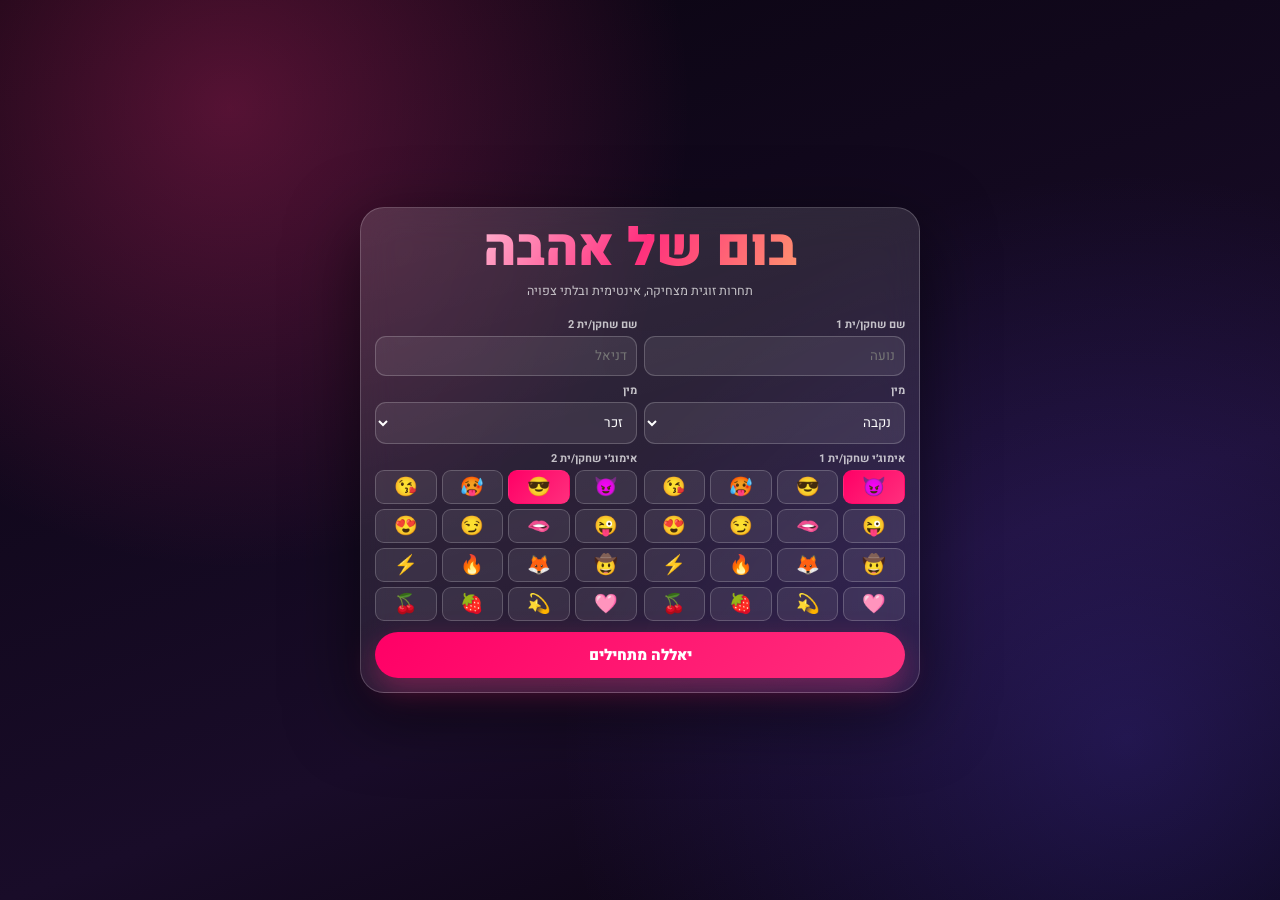
==== index.html @ cf0870a3 "Add files via upload" ====
<!DOCTYPE html>
<html lang="he" dir="rtl">
<head>
<meta charset="UTF-8" />
<meta name="viewport" content="width=device-width, initial-scale=1.0, viewport-fit=cover, user-scalable=no" />
<title>בום של אהבה</title>
<link rel="preconnect" href="https://fonts.googleapis.com">
<link rel="preconnect" href="https://fonts.gstatic.com" crossorigin>
<link href="https://fonts.googleapis.com/css2?family=Heebo:wght@400;700;900&display=swap" rel="stylesheet">
<style>
:root{--bg:#09040f;--bg2:#190c29;--txt:#fff;--muted:rgba(255,255,255,.72);--pink:#ff2f7d;--pink2:#ff0066;--gold:#ffd166;--line:rgba(255,255,255,.2);--danger:#ff4f68}
*{box-sizing:border-box;-webkit-tap-highlight-color:transparent}
html,body{margin:0;width:100%;height:100%;overflow:hidden;background:var(--bg);color:var(--txt);font-family:Heebo,sans-serif}
button,input,select{font-family:inherit}
.bg{position:fixed;inset:0;z-index:0;background:radial-gradient(circle at 18% 12%,rgba(255,47,125,.3),transparent 35%),radial-gradient(circle at 88% 82%,rgba(95,73,255,.24),transparent 42%),linear-gradient(160deg,var(--bg),var(--bg2) 66%,#07020a)}
.screen{position:fixed;inset:0;display:none;z-index:2}.show{display:flex}
#start{align-items:center;justify-content:center;padding:10px;overflow:auto}
.card{width:min(100%,560px);border:1px solid var(--line);border-radius:24px;padding:14px;background:linear-gradient(165deg,rgba(255,255,255,.14),rgba(255,255,255,.05));backdrop-filter:blur(18px);box-shadow:0 22px 70px rgba(0,0,0,.55)}
h1{margin:0 0 6px;text-align:center;font-size:clamp(34px,9vw,52px);font-weight:900;line-height:1.05;background:linear-gradient(120deg,#fff,var(--pink),var(--gold));-webkit-background-clip:text;-webkit-text-fill-color:transparent}
.lead{margin:0 0 10px;text-align:center;color:var(--muted);font-size:12.5px;line-height:1.45}
.g2{display:grid;grid-template-columns:1fr 1fr;gap:7px}
label{display:block;color:var(--muted);font-size:11px;font-weight:700;margin:6px 0 3px}
input,select{width:100%;padding:9px;border-radius:11px;border:1px solid var(--line);background:rgba(255,255,255,.08);color:#fff}
.eg{display:grid;grid-template-columns:repeat(4,1fr);gap:5px}
.emoji{height:34px;border:1px solid var(--line);border-radius:9px;background:rgba(255,255,255,.08);color:#fff;font-size:19px}
.emoji.sel{border-color:transparent;background:linear-gradient(130deg,var(--pink2),var(--pink))}
.main{width:100%;margin-top:11px;border:none;border-radius:999px;padding:12px;color:#fff;font-weight:900;font-size:15px;background:linear-gradient(130deg,var(--pink2),var(--pink));box-shadow:0 12px 30px rgba(255,47,125,.35)}

#game{padding:6px}
.wrap{height:100%;display:grid;grid-template-rows:auto minmax(0,1fr) auto;gap:6px}
.top{display:grid;gap:5px}
.head{display:grid;grid-template-columns:36px 1fr 36px;align-items:center}
.set{width:34px;height:34px;border-radius:50%;border:1px solid rgba(255,47,125,.6);background:rgba(255,255,255,.1);color:#fff;font-size:17px}
.title{text-align:center;font-weight:900;font-size:17px;text-shadow:0 0 14px rgba(255,47,125,.4)}
.players{display:grid;grid-template-columns:1fr 26px 1fr;gap:6px;align-items:center}
.pc{min-height:44px;border:1px solid var(--line);border-radius:14px;display:flex;justify-content:center;align-items:center;gap:6px;background:rgba(255,255,255,.08);font-weight:900;font-size:14px;position:relative;padding:4px 7px}
.pc.a{border-color:var(--pink);background:rgba(255,47,125,.16);box-shadow:0 0 18px rgba(255,47,125,.33)}
.fx{position:absolute;bottom:2px;left:4px;display:flex;gap:3px;font-size:10px;opacity:.92}
.turn{text-align:center;padding:4px 10px;border:1px solid rgba(255,47,125,.5);border-radius:999px;background:rgba(255,47,125,.16);font-weight:900;font-size:13px;position:relative;overflow:hidden}
.turn.endgame{border-color:#ff4f68;background:rgba(255,79,104,.2);box-shadow:0 0 16px rgba(255,79,104,.25)}
.turn.endgame:after{content:"מצב סיום";position:absolute;left:8px;top:50%;transform:translateY(-50%);font-size:10px;color:#ffd166}

.board-wrap{display:flex;justify-content:center;align-items:center;min-height:0;position:relative}
.board{width:min(97vw,560px);height:min(72dvh,760px);display:grid;grid-template-columns:repeat(6,1fr);grid-template-rows:repeat(8,1fr);gap:4px;padding:6px;border-radius:20px;border:1px solid rgba(255,47,125,.68);background:rgba(0,0,0,.3);box-shadow:0 0 28px rgba(255,47,125,.22),inset 0 0 20px rgba(255,255,255,.04);transition:box-shadow .35s,border-color .35s;position:relative}
.board.endgame{border-color:#ff4f68;box-shadow:0 0 34px rgba(255,79,104,.35),inset 0 0 24px rgba(255,79,104,.1);animation:boardPulse 1.6s ease-in-out infinite}
@keyframes boardPulse{0%,100%{filter:saturate(1)}50%{filter:saturate(1.14)}}
.board.endgame .goal{animation:trophyPulse 1.1s ease-in-out infinite}
@keyframes trophyPulse{0%,100%{box-shadow:0 0 12px rgba(255,209,102,.45)}50%{box-shadow:0 0 24px rgba(255,209,102,.75)}}
.board.fog:before{content:"";position:absolute;inset:0;border-radius:20px;pointer-events:none;background:radial-gradient(circle at 50% 50%,rgba(255,90,120,.25),transparent 60%);animation:fog .75s ease}
@keyframes fog{from{opacity:0}20%{opacity:1}to{opacity:0}}

.cell{position:relative;border-radius:11px;border:1px solid rgba(255,255,255,.16);display:flex;justify-content:center;align-items:center;background:linear-gradient(145deg,#35194b,#241334);overflow:hidden;transition:transform .25s ease, box-shadow .25s ease}
.cell:after{content:"";position:absolute;inset:0;background:linear-gradient(135deg,rgba(255,255,255,.08),transparent)}
.cell.glow{box-shadow:0 0 20px rgba(255,255,255,.25);transform:scale(1.04)}
.cell.flip{animation:flip .34s ease}
@keyframes flip{0%{transform:scale(1) rotateY(0)}50%{transform:scale(.92) rotateY(90deg)}100%{transform:scale(1) rotateY(0)}}
.cell.start{border-color:#46a3ff}
.cell.goal{border-color:#ffd166;box-shadow:0 0 14px rgba(255,209,102,.45)}
.cell.seen.kiss{background:linear-gradient(145deg,#6d1f4b,#321527)}
.cell.seen.task{background:linear-gradient(145deg,#6d3a10,#2f1709)}
.cell.seen.question{background:linear-gradient(145deg,#492777,#1f1133)}
.cell.seen.temptation{background:linear-gradient(145deg,#035a5e,#032a2d)}
.cell.seen.duel{background:linear-gradient(145deg,#672a5d,#2f112b)}
.cell.seen.bonus{background:linear-gradient(145deg,#725800,#352900)}
.icon{font-size:23px;z-index:1}
.badge{position:absolute;z-index:2;font-size:8px;padding:2px 4px;border-radius:7px;font-weight:900}
.start .badge{left:3px;bottom:3px;background:#46a3ff}
.goal .badge{right:3px;top:3px;background:#ffd166;color:#111}
.preview{position:absolute;z-index:5;font-size:25px;animation:popIn .28s ease}
@keyframes popIn{from{transform:scale(.55);opacity:0}to{transform:scale(1);opacity:1}}

.layer{position:absolute;inset:6px;display:grid;grid-template-columns:repeat(6,1fr);grid-template-rows:repeat(8,1fr);pointer-events:none}
.tk{position:absolute;z-index:9;width:29px;height:29px;border-radius:50%;display:flex;align-items:center;justify-content:center;background:rgba(0,0,0,.38);transform:translate(-50%,-50%);transition:left .28s cubic-bezier(.22,.61,.36,1),top .28s cubic-bezier(.22,.61,.36,1),transform .16s ease,filter .18s}
.tk.land{transform:translate(-50%,-50%) scale(1.15)}
.tk.warp{filter:brightness(2) saturate(1.4);transform:translate(-50%,-50%) scale(.7)}

.moves{display:grid;grid-template-columns:repeat(4,1fr);gap:6px}
.mv{height:40px;border-radius:12px;border:1px solid rgba(255,47,125,.72);background:linear-gradient(145deg,rgba(255,47,125,.82),rgba(255,0,102,.56));color:#fff;font-size:22px;transition:transform .1s}
.mv:active{transform:scale(.96)}
.mv:disabled{opacity:.32}
.moves.reversed .mv{box-shadow:0 0 10px rgba(255,79,104,.35)}

.modal{position:fixed;inset:0;z-index:20;display:none;align-items:center;justify-content:center;padding:12px;background:rgba(0,0,0,.82);backdrop-filter:blur(8px)}
.modal.show{display:flex}
.mc{width:min(100%,420px);max-height:88dvh;overflow:auto;border:1px solid var(--line);border-radius:22px;padding:14px;text-align:center;background:linear-gradient(170deg,#251236,#11091b);box-shadow:0 24px 70px rgba(0,0,0,.7);animation:pop .2s ease}
@keyframes pop{from{transform:scale(.94);opacity:.45}to{transform:scale(1);opacity:1}}
.mi{font-size:52px;animation:shine 1.2s ease infinite alternate}
@keyframes shine{from{filter:drop-shadow(0 0 2px rgba(255,255,255,.2))}to{filter:drop-shadow(0 0 14px rgba(255,209,102,.45))}}
.mt{font-size:21px;font-weight:900;margin:5px 0}
.mx{white-space:pre-line;line-height:1.55;color:rgba(255,255,255,.92);font-size:14px}
.ma{display:grid;grid-template-columns:1fr 1fr;gap:7px;margin-top:10px}
.mb{border:none;border-radius:999px;padding:11px;color:#fff;font-weight:900;background:linear-gradient(130deg,var(--pink2),var(--pink))}
.mb.alt{border:1px solid var(--line);background:rgba(255,255,255,.12)}
.mb.good{background:linear-gradient(130deg,#00c777,#00aa62)}
.mb.bad{background:linear-gradient(130deg,#ff5a6e,#ff3450)}

.duel-count{font-size:40px;font-weight:900;color:#ffd166;text-shadow:0 0 16px rgba(255,209,102,.55)}
.duel-row{display:grid;gap:8px;margin-top:10px}
.duel-line{display:grid;grid-template-columns:82px 1fr 34px;gap:6px;align-items:center}
.duel-name{font-size:12px;font-weight:800;color:#ffd9e9}
.duel-bar{height:12px;border-radius:999px;background:rgba(255,255,255,.14);overflow:hidden;border:1px solid rgba(255,255,255,.2)}
.duel-fill{height:100%;width:0%;background:linear-gradient(90deg,#00d07f,#52ffbe);transition:width .08s}
.duel-score{font-size:12px;font-weight:900}
.impact{animation:impact .22s ease}
@keyframes impact{0%{transform:scale(1)}50%{transform:scale(1.09)}100%{transform:scale(1)}}

.shake{animation:sh .45s}
@keyframes sh{0%,100%{transform:translateX(0)}20%{transform:translateX(-6px)}40%{transform:translateX(6px)}60%{transform:translateX(-4px)}80%{transform:translateX(4px)}}

.cf{position:fixed;inset:0;pointer-events:none;overflow:hidden;z-index:24}
.c{position:absolute;top:-22px;width:10px;height:14px;animation:fall 2.2s linear forwards}
@keyframes fall{to{transform:translateY(110vh) rotate(540deg);opacity:.1}}

.toast-wrap{position:fixed;z-index:30;left:50%;bottom:calc(12px + env(safe-area-inset-bottom));transform:translateX(-50%);display:grid;gap:6px;pointer-events:none}
.toast{max-width:88vw;padding:8px 12px;border-radius:12px;border:1px solid rgba(255,255,255,.22);background:rgba(15,9,25,.9);font-size:12px;font-weight:800;text-align:center;animation:toast .2s ease}
@keyframes toast{from{transform:translateY(8px);opacity:0}to{transform:translateY(0);opacity:1}}
.toast.warn{border-color:rgba(255,209,102,.55)}.toast.danger{border-color:rgba(255,79,104,.65)}
.trophy-big{font-size:78px;animation:bounce 1s ease infinite alternate}
@keyframes bounce{from{transform:translateY(0) scale(1)}to{transform:translateY(-8px) scale(1.08)}}
.stats{display:grid;grid-template-columns:1fr 1fr;gap:6px;margin-top:8px}
.stat{padding:8px;border:1px solid var(--line);border-radius:10px;background:rgba(255,255,255,.08);font-size:12px}

@media(max-width:390px){.board{height:min(70dvh,650px)}.pc{min-height:40px;font-size:12px}.mv{height:36px}.mt{font-size:19px}}
@media(max-height:730px){.title{display:none}.board{height:min(68dvh,620px)}.mv{height:36px}}
</style>
</head>
<body>
<div class="bg"></div>
<section id="start" class="screen show">
  <div class="card">
    <h1>בום של אהבה</h1>
    <p class="lead">תחרות זוגית מצחיקה, אינטימית ובלתי צפויה</p>
    <div class="g2"><div><label>שם שחקן/ית 1</label><input id="n1" placeholder="נועה"></div><div><label>שם שחקן/ית 2</label><input id="n2" placeholder="דניאל"></div></div>
    <div class="g2"><div><label>מין</label><select id="g1"><option value="f">נקבה</option><option value="m">זכר</option></select></div><div><label>מין</label><select id="g2"><option value="m">זכר</option><option value="f">נקבה</option></select></div></div>
    <div class="g2"><div><label>אימוג׳י שחקן/ית 1</label><div id="e1" class="eg"></div></div><div><label>אימוג׳י שחקן/ית 2</label><div id="e2" class="eg"></div></div></div>
    <button class="main" id="startBtn">יאללה מתחילים</button>
  </div>
</section>
<section id="game" class="screen">
  <div class="wrap">
    <div class="top">
      <div class="head"><button id="settingsBtn" class="set">⚙️</button><div class="title">בום של אהבה</div><div></div></div>
      <div class="players"><div id="pc0" class="pc"><span id="pe0"></span><span id="pn0"></span><div id="fx0" class="fx"></div></div><div>VS</div><div id="pc1" class="pc"><span id="pe1"></span><span id="pn1"></span><div id="fx1" class="fx"></div></div></div>
      <div id="turn" class="turn"></div>
    </div>
    <div class="board-wrap"><div id="board" class="board"></div><div id="layer" class="layer"></div><div id="t0" class="tk"></div><div id="t1" class="tk"></div></div>
    <div class="moves"><button id="u" class="mv">↑</button><button id="d" class="mv">↓</button><button id="l" class="mv">←</button><button id="r" class="mv">→</button></div>
  </div>
</section>
<div id="modal" class="modal"><div class="mc"><div id="mi" class="mi"></div><div id="mt" class="mt"></div><div id="mx" class="mx"></div><div id="ma" class="ma"></div></div></div>
<div id="confetti" class="cf"></div><div id="toasts" class="toast-wrap"></div>
<script>
const ROWS=8,COLS=6,START=[7,5],GOAL=[0,0],IC={kiss:"💋",task:"🎯",question:"❔",temptation:"❓",duel:"⚔️",bonus:"🎁",bomb:"💣",goal:"🏆"},EM=["😈","😎","🥵","😘","😜","🫦","😏","😍","🤠","🦊","🔥","⚡","🩷","💫","🍓","🍒"];
const $=id=>document.getElementById(id),board=$("board"),layer=$("layer"),modal=$("modal");
const S={e1:"😈",e2:"😎",board:[],players:[],cur:0,turn:1,busy:false,over:false,pending:null,advance:false,extra:[0,0],forced:[null,null],reverse:[0,0],history:{kiss:[],task:[],question:[],duel:[],tempt:[],bonus:[]},relocateAt:0,relocateWarnAt:0,endgameShown:false,modalVersion:0,duelState:null,stats:{bombs:0,duels:0,risks:0,wow:0}};
const W={m:{give:"תן",do:"עשה",say:"אמור",ask:"שאל",whisper:"לחש",choose:"בחר",look:"הסתכל",describe:"תאר"},f:{give:"תני",do:"עשי",say:"אמרי",ask:"שאלי",whisper:"לחשי",choose:"בחרי",look:"הסתכלי",describe:"תארי"}};
const Audio={ctx:null,muted:false,ensure(){if(this.muted)return null;if(!this.ctx){const C=window.AudioContext||window.webkitAudioContext;if(!C)return null;this.ctx=new C}return this.ctx},setMuted(v){this.muted=v;if(v&&this.ctx&&this.ctx.state==="running")this.ctx.suspend();if(!v&&this.ctx&&this.ctx.state==="suspended")this.ctx.resume()},play(t){const a=this.ensure();if(!a)return;const m={tap:[370,.03],good:[620,.06],bad:[220,.09],bomb:[130,.14],win:[760,.2]}[t]||[420,.05];const o=a.createOscillator(),g=a.createGain();o.connect(g);g.connect(a.destination);o.type="sine";o.frequency.value=m[0];g.gain.value=.03;o.start();o.stop(a.currentTime+m[1])}};
const DB=(()=>{const names=["נשיקה איטית","נשיקה מהירה","נשיקה בצוואר","חיבוק צמוד","מבט חם","ריקוד קרוב","לחישה סודית","מחמאה שובבה","עצימת עיניים","נשימת סנכרון"],kiss=[],task=[],question=[],duel=[],tempt=[],bonus=[];for(let i=0;i<60;i++)kiss.push(`{actor}, ${names[i%names.length]}: ${i%2?"20":"12"} שניות מול {target}.`);const ta=["אתגר ריקוד","אתגר חיקוי","אתגר זריזות","אתגר צחוק","אתגר מבטים","אתגר זיכרון","אתגר שיר","אתגר תזמון","אתגר נשימות","אתגר סיפור"];for(let i=0;i<60;i++)task.push(`{actor}, ${ta[i%ta.length]} מספר ${i+1}: בצעו יחד ${15+(i%4)*5} שניות.`);const qa=["מה הכי מושך ב{target}?","איזה זיכרון זוגי היית משחזר/ת?","מה מחמאה שאת/ה צריך/ה עכשיו?","מה היית רוצה לנסות השבוע?","איזה מגע עושה לך טוב?","איך נראה ערב מושלם יחד?","מה מדליק אותך בשפת גוף?","איזה גבול חשוב לך?","מה הדבר הכי מתוק ש{target} עושה?","מה הפתעה שהיית רוצה לקבל?"];for(let i=0;i<60;i++)question.push(`{actor}, ${qa[i%qa.length]}`);const da=["תחרות מבטים 20 שניות","אבן נייר ומספריים הטוב מ-3","ראשון/ה שמונה 10 ערים","אל תצחקו 25 שניות","אסוציאציות מהירות","ראשון/ה שנוגע/ת בחפץ אדום","קרב זיכרון 8 מילים","קרב מחמאות 6 סבבים","קרב חרוזים מהיר","קרב פנטומימה"];for(let i=0;i<60;i++)duel.push(`${da[i%da.length]} • סיבוב ${i+1}`);for(let i=0;i<50;i++)tempt.push({c:`אתגר הימור ${i+1}: השלימו משימה ב-${20+(i%3)*5} שניות`,win:i%3===0?"+2 צעדים":i%3===1?"תור נוסף":"בחירת קלף ליריב/ה",lose:i%2?"-2 צעדים":"תור בונוס ליריב/ה",e:i%3===0?"m2":i%3===1?"extra":"force"});const ba=["חסינות מפצצה אחת","תור נוסף","בחר/י קלף הבא ליריב/ה","הזז/י יריב/ה צעד אחורה","דלג/י על עונש אחד","חשיפת פצצה סמוכה","ג׳קפוט: +2","היפוך תור: היריב/ה שוב","החלפת מקומות","אזהרת פצצה כפולה"];for(let i=0;i<60;i++)bonus.push(ba[i%ba.length]);return{kiss,task,question,duel,tempt,bonus}})();
function toast(t,ms=1500,cls=""){const e=document.createElement("div");e.className="toast"+(cls?(" "+cls):"");e.textContent=t;$("toasts").appendChild(e);setTimeout(()=>{e.style.opacity="0";e.style.transform="translateY(8px)";setTimeout(()=>e.remove(),220)},ms)}
function pop(i,t,x,actions,adv){S.advance=adv;S.modalVersion++;$("mi").textContent=i||"";$("mt").textContent=t||"";$("mx").innerHTML=(x||"").replaceAll("\n","<br>");const ma=$("ma");ma.innerHTML="";actions.forEach((a,j)=>{const b=document.createElement("button");b.className="mb"+(a.kindClass?(" "+a.kindClass):"")+(j&&!a.kindClass?" alt":"");b.textContent=a.t;b.onclick=()=>act(a.k,S.modalVersion);ma.appendChild(b)});modal.classList.add("show")}
function closeModal(){modal.classList.remove("show");requestAnimationFrame(()=>{if(!S.over)updateMoveButtons()})}
function wait(ms){return new Promise(r=>setTimeout(r,ms))}
function fmt(txt){const a=S.players[S.cur],b=S.players[1-S.cur],w=W[a.gender]||W.f;let x=txt.replaceAll("{actor}",a.name).replaceAll("{target}",b.name);Object.keys(w).forEach(k=>x=x.replaceAll("{"+k+"}",w[k]));return x}
function pickNoRepeat(cat){const arr=DB[cat],h=S.history[cat],cand=arr.filter(x=>!h.includes(x));const v=(cand.length?cand:arr)[Math.floor(Math.random()*(cand.length?cand:arr).length)];h.push(v);if(h.length>10)h.shift();return v}
function mkEmoji(id,n){EM.forEach(v=>{const b=document.createElement("button");b.className="emoji"+((n===1?S.e1:S.e2)===v?" sel":"");b.textContent=v;b.onclick=()=>{if(n===1)S.e1=v;else S.e2=v;[...$(id).children].forEach(x=>x.classList.remove("sel"));b.classList.add("sel")};$(id).appendChild(b)})}
mkEmoji("e1",1);mkEmoji("e2",2);
function path(){let r=START[0],c=START[1],p=[[r,c]];while(r!==GOAL[0]||c!==GOAL[1]){if(r>0&&c>0){Math.random()<.56?r--:c--}else if(r>0)r--;else c--;p.push([r,c])}return p}
function pickType(r,c,safe){if((r===START[0]&&c===START[1])||(r===GOAL[0]&&c===GOAL[1]))return"bonus";const x=Math.random();if(safe){if(x<.22)return"kiss";if(x<.42)return"task";if(x<.62)return"question";if(x<.78)return"temptation";if(x<.9)return"duel";return"bonus"}if(x<.27)return"bomb";if(x<.44)return"kiss";if(x<.58)return"task";if(x<.7)return"question";if(x<.82)return"temptation";if(x<.92)return"duel";return"bonus"}
function paint(c){const n=c.el;n.className="cell"+(c.reveal?" seen "+c.type:"");if(c.r===START[0]&&c.c===START[1])n.classList.add("start");if(c.r===GOAL[0]&&c.c===GOAL[1])n.classList.add("goal");n.innerHTML="";if(c.r===START[0]&&c.c===START[1])n.innerHTML+='<span class="badge">START</span>';if(c.r===GOAL[0]&&c.c===GOAL[1])n.innerHTML+='<span class="badge">🏆</span><span class="icon">'+IC.goal+"</span>";else if(c.reveal&&c.type!=="bomb")n.innerHTML+='<span class="icon">'+IC[c.type]+"</span>"}
function buildBoard(){board.innerHTML="";layer.innerHTML="";S.board=[];const safe=new Set(path().map(p=>p.join(",")));for(let r=0;r<ROWS;r++){S.board[r]=[];for(let c=0;c<COLS;c++){const el=document.createElement("div");el.className="cell";if(r===START[0]&&c===START[1])el.classList.add("start");if(r===GOAL[0]&&c===GOAL[1])el.classList.add("goal");board.appendChild(el);const cell={r,c,type:pickType(r,c,safe.has(`${r},${c}`)),reveal:false,el};S.board[r][c]=cell;paint(cell);const s=document.createElement("div");s.dataset.r=r;s.dataset.c=c;layer.appendChild(s)}}}
function slotPos(r,c){const s=[...layer.children].find(x=>+x.dataset.r===r&&+x.dataset.c===c),a=layer.getBoundingClientRect(),b=s.getBoundingClientRect();return{x:b.left-a.left+b.width/2,y:b.top-a.top+b.height/2}}
function placeTokens(){[0,1].forEach(i=>{const t=$("t"+i),p=S.players[i],o=slotPos(p.pos[0],p.pos[1]);t.style.left=o.x+"px";t.style.top=o.y+"px";t.textContent=p.emoji});stackTokens()}
function stackTokens(){const same=S.players[0].pos.join(",")===S.players[1].pos.join(",");$("t0").style.marginLeft=same?"-10px":"0";$("t1").style.marginLeft=same?"10px":"0"}
function isEndgame(){return S.players.some(p=>Math.abs(p.pos[0]-GOAL[0])+Math.abs(p.pos[1]-GOAL[1])<=3)}
function progress(p){return((START[0]-p[0])+(START[1]-p[1]))/((ROWS-1)+(COLS-1))}
function edgeDistance(){return Math.abs(progress(S.players[0].pos)-progress(S.players[1].pos))}
function applyComebackBias(){if(edgeDistance()>.35){const lead=progress(S.players[0].pos)>progress(S.players[1].pos)?0:1,behind=1-lead;if(S.cur===behind&&Math.random()<.23){S.forced[behind]="bonus";toast("✨ קאמבק קטן לשחקן מאחור")}}}
function updateEffects(){[0,1].forEach(i=>{const p=S.players[i],fx=[];if(p.shield>0)fx.push("🛡️");if(p.skip>0)fx.push("⏭️");if(S.reverse[i]>0)fx.push("🌀");if(S.extra[i]>0)fx.push("⚡");if(S.forced[i]==="duel")fx.push("⚔️");if(S.forced[i]&&S.forced[i]!=="duel")fx.push("🎴");$("fx"+i).textContent=fx.join(" ")})}
function ui(){S.players.forEach((p,i)=>{$("pe"+i).textContent=p.emoji;$("pn"+i).textContent=p.name;$("pc"+i).classList.toggle("a",i===S.cur)});const t=$("turn");t.classList.toggle("endgame",isEndgame());t.textContent=`תור ${S.turn} • ${S.players[S.cur].emoji} ${S.players[S.cur].name}`;board.classList.toggle("endgame",isEndgame());updateEffects();updateMoveButtons();if(isEndgame()&&!S.endgameShown){S.endgameShown=true;Audio.play("bad");toast("🔥 מצב סיום: הלחץ עולה!",1700,"danger");aggressiveBombsNearGoal()}}
function updateMoveButtons(){const p=S.players[S.cur],r=p.pos[0],c=p.pos[1],lock=S.busy||S.over||modal.classList.contains("show"),rev=S.reverse[S.cur]>0;$("u").textContent=rev?"↓":"↑";$("d").textContent=rev?"↑":"↓";$("l").textContent=rev?"→":"←";$("r").textContent=rev?"←":"→";document.querySelector(".moves").classList.toggle("reversed",rev);$("u").disabled=!(r>0&&!lock);$("d").disabled=!(r<ROWS-1&&!lock);$("l").disabled=!(c>0&&!lock);$("r").disabled=!(c<COLS-1&&!lock)}
function pulseToken(i){const t=$("t"+i);t.classList.add("land");setTimeout(()=>t.classList.remove("land"),160)}
async function animateToken(i,r,c){const o=slotPos(r,c),t=$("t"+i);t.style.left=o.x+"px";t.style.top=o.y+"px";await wait(280);pulseToken(i)}
function idxFromPos(pos){return(START[0]-pos[0])+(START[1]-pos[1])}
function coordFromIndex(idx){let rem=idx;const up=Math.min(START[0],rem);rem-=up;const left=Math.min(START[1],rem);return[START[0]-up,START[1]-left]}
function checkVictory(i){const p=S.players[i];if(p.pos[0]===GOAL[0]&&p.pos[1]===GOAL[1]){S.over=true;winScreen(p);return true}return false}
async function moveBySteps(i,delta){const p=S.players[i];let idx=idxFromPos(p.pos),target=Math.max(0,Math.min((ROWS-1)+(COLS-1),idx+delta)),step=target>idx?1:-1;while(idx!==target){idx+=step;p.pos=coordFromIndex(idx);await animateToken(i,p.pos[0],p.pos[1])}stackTokens();checkVictory(i)}
async function moveToCoord(i,r,c){const t=$("t"+i);t.classList.add("warp");await wait(90);S.players[i].pos=[r,c];await animateToken(i,r,c);await wait(60);t.classList.remove("warp");stackTokens();checkVictory(i)}
function revealNearbyBomb(pos){const d=[[1,0],[-1,0],[0,1],[0,-1]];for(const z of d){const r=pos[0]+z[0],c=pos[1]+z[1];if(r>=0&&r<ROWS&&c>=0&&c<COLS){const cell=S.board[r][c];if(cell.type==="bomb"){const s=document.createElement("span");s.className="icon preview";s.textContent="💣";cell.el.appendChild(s);setTimeout(()=>s.remove(),1500);break}}}}
function flashAllHiddenBombs(sec=1){for(let r=0;r<ROWS;r++)for(let c=0;c<COLS;c++){const cell=S.board[r][c];if(cell.type==="bomb"&&!cell.reveal){const s=document.createElement("span");s.className="icon preview";s.textContent="💣";cell.el.appendChild(s);setTimeout(()=>s.remove(),sec*1000)}}}
function triggerWow(fromChaos=false){S.stats.wow++;const list=["sudden_duel","fake_bomb","jackpot","reverse","flash_bombs"],pick=list[Math.floor(Math.random()*list.length)];if(pick==="sudden_duel"){S.forced[S.cur]="duel";toast("⚔️ דואל פתע בתור הקרוב!",1700,"warn")}if(pick==="fake_bomb"){board.classList.add("shake","fog");const b=document.createElement("div");b.className="preview";b.textContent="💥";b.style.left="50%";b.style.top="50%";b.style.transform="translate(-50%,-50%) scale(1.4)";board.appendChild(b);setTimeout(()=>{board.classList.remove("shake","fog");b.remove()},430);Audio.play("bomb");toast("💥 פייק בום! בהלה בלבד",1500,"danger")}if(pick==="jackpot"){moveBySteps(S.cur,2);toast("🎰 ג׳קפוט! +2",1300,"warn")}if(pick==="reverse"){S.reverse[1-S.cur]=1;toast("🌀 כיוון הפוך ליריב/ה",1500,"danger")}if(pick==="flash_bombs"){flashAllHiddenBombs(1.2);toast("👀 כל הפצצות נחשפו לרגע",1500,"warn")}if(fromChaos)Audio.play("bad")}
function aggressiveBombsNearGoal(){const spots=[[0,1],[1,0],[1,1],[0,2],[2,0]];spots.forEach(([r,c])=>{if(r<ROWS&&c<COLS&&(r!==START[0]||c!==START[1])&&(r!==GOAL[0]||c!==GOAL[1])){const cell=S.board[r][c];if(cell.type!=="bomb"&&Math.random()<.58){cell.type="bomb";cell.reveal=false;paint(cell)}}})}
function randRelocateTurn(){return S.turn+8+Math.floor(Math.random()*3)}
function scheduleRelocation(){S.relocateAt=randRelocateTurn();S.relocateWarnAt=S.relocateAt-1}
function warnRelocation(){toast("⚠️ פצצות יזוזו בתור הבא!",1500,"warn")}
function relocateBombs(){Audio.play("bad");board.classList.add("shake","fog");setTimeout(()=>board.classList.remove("shake","fog"),620);toast("🌪️ סערת פצצות! המפה זזה...",1600,"danger");const playerPos=new Set(S.players.map(p=>p.pos.join(","))),bombs=[],other=[];for(let r=0;r<ROWS;r++)for(let c=0;c<COLS;c++){if((r===START[0]&&c===START[1])||(r===GOAL[0]&&c===GOAL[1]))continue;const cell=S.board[r][c];(cell.type==="bomb"?bombs:other).push(cell)}const moves=Math.min(isEndgame()?3:2,Math.floor(bombs.length/3));for(let i=0;i<moves;i++){const from=bombs.splice(Math.floor(Math.random()*bombs.length),1)[0];const candidates=other.filter(x=>!playerPos.has(`${x.r},${x.c}`)&&!(x.r===GOAL[0]&&x.c===GOAL[1])&&!(x.r===START[0]&&x.c===START[1]));const pool=candidates.length?candidates:other;const to=pool[Math.floor(Math.random()*pool.length)];if(!from||!to)break;from.type="bonus";from.reveal=false;paint(from);to.type="bomb";to.reveal=false;paint(to)}scheduleRelocation()}
async function bombHit(){const p=S.players[S.cur];if(p.shield>0){p.shield--;toast("🛡️ חסינות חסמה פצצה",1200,"warn");Audio.play("good");return}if(p.skip>0){p.skip--;toast("⏭️ דילוג עונש הופעל",1200,"warn");Audio.play("good");return}S.stats.bombs++;if(navigator.vibrate)navigator.vibrate([80,70,120]);Audio.play("bomb");board.classList.add("shake");setTimeout(()=>board.classList.remove("shake"),450);await moveToCoord(S.cur,START[0],START[1]);toast("💥 בום! חזרה להתחלה",1300,"danger");card("💥","בום!","חזרה להתחלה.\nהפצצה נשארת פעילה.")}
async function tileRevealFlow(cell){cell.el.classList.add("glow");await wait(180);cell.el.classList.remove("glow");cell.el.classList.add("flip");setTimeout(()=>cell.el.classList.remove("flip"),340);const pv=document.createElement("span");pv.className="icon preview";pv.textContent=cell.type==="bomb"?"💣":IC[cell.type];cell.el.appendChild(pv);if(cell.type==="bomb"){await wait(760);pv.remove();await bombHit();return}await wait(680);pv.remove();await resolveCell(cell)}
async function resolveCell(cell){
  const forced=S.forced[S.cur];
  if(forced&&cell.type!=="bomb"){cell.type=forced;S.forced[S.cur]=null;toast("🎴 קלף כפוי הופעל",1000)}
  if(cell.type==="bomb"){await bombHit();return}
  cell.reveal=true;paint(cell);
  if(cell.type==="kiss"){card("💋","אינטימיות",fmt(pickNoRepeat("kiss")));return}
  if(cell.type==="task"){card("🎯","אתגר",fmt(pickNoRepeat("task")));return}
  if(cell.type==="question"){card("❔","שאלה",fmt(pickNoRepeat("question")));return}
  if(cell.type==="duel"){startDuel();return}
  if(cell.type==="temptation"){startTemptation();return}
  if(cell.type==="bonus"){
    await applyBonusInline();
    if(!S.over)nextTurn();
    return;
  }
}
function card(i,t,x){pop(i,t,x,[{t:"בוצע",k:"done"},{t:"דלגו",k:"skip"}],true)}
function startTemptation(){S.stats.risks++;const t=pickNoRepeat("tempt");S.pending={k:"tempt",d:t};pop("❓","הימור",`האם לקחת סיכון?\n\n${t.c}\nהצלחה: ${t.win}\nכישלון: ${t.lose}`,[{t:"לקחת סיכון",k:"risk",kindClass:"bad"},{t:"לוותר בבטחה",k:"safe",kindClass:"alt"}],true)}
function startDuel(){S.stats.duels++;const d=pickNoRepeat("duel");S.pending={k:"duel_intro",d};pop("⚔️","דו-קרב",`${d}\n\nמוכנים?`,[{t:"התחל",k:"duelStart"}],true)}
async function applyBonusInline(){const d=pickNoRepeat("bonus"),p=S.players[S.cur],o=S.players[1-S.cur];toast("🎁 בונוס הופעל!",1000,"warn");if(d.includes("חסינות")){p.shield++;toast("🛡️ חסינות נוספה",1000)}if(d.includes("תור נוסף")){S.extra[S.cur]++;toast("⚡ תור נוסף נשמר",1000)}if(d.includes("קלף הבא")){S.forced[1-S.cur]=["kiss","task","question","temptation","duel"][Math.floor(Math.random()*5)];toast("🎴 קלף כפוי ליריב/ה",1000)}if(d.includes("צעד אחורה"))await moveBySteps(1-S.cur,-1);if(d.includes("דלג/י על עונש")){p.skip++;toast("⏭️ דילוג עונש נשמר",1000)}if(d.includes("חשיפת פצצה"))revealNearbyBomb(p.pos);if(d.includes("ג׳קפוט"))await moveBySteps(S.cur,2);if(d.includes("היפוך תור"))S.extra[1-S.cur]++;if(d.includes("החלפת מקומות")){const t=[...p.pos];p.pos=[...o.pos];o.pos=t;await Promise.all([moveToCoord(S.cur,p.pos[0],p.pos[1]),moveToCoord(1-S.cur,o.pos[0],o.pos[1])]);toast("🔄 החלפת מקומות!",1200)}if(d.includes("אזהרת פצצה כפולה"))flashAllHiddenBombs(1);if(Math.random()<.1)triggerWow()}
function openSuccessFail(){$("mt").textContent="תוצאת ההימור";$("mx").textContent="מה הייתה התוצאה?";const ma=$("ma");ma.innerHTML="";const s=document.createElement("button"),f=document.createElement("button");s.className="mb good";f.className="mb bad";s.textContent="הצלחנו";f.textContent="נכשלנו";s.onclick=()=>act("succ",S.modalVersion);f.onclick=()=>act("fail",S.modalVersion);ma.appendChild(s);ma.appendChild(f)}
function abortDuelSafe(){if(S.pending&&S.pending.k==="duel_tap"){S.pending=null;S.duelState=null;closeModal();if(!S.over&&S.advance)nextTurn();S.busy=false;updateMoveButtons();toast("⚠️ הדו-קרב בוטל והמשחק נמשך",1200,"warn")}}
async function runDuelTapGame(){try{S.pending={k:"duel_tap"};S.duelState={s0:0,s1:0,done:false};if(S.duelTimer)clearTimeout(S.duelTimer);for(const x of["3","2","1","GO"]){$("mx").innerHTML=`<div class="duel-count">${x}</div>`;Audio.play("tap");await wait(410)}const ma=$("ma");if(!ma){abortDuelSafe();return}ma.innerHTML="";$("mx").innerHTML="לחצו מהר! מי שמגיע/ה ל-12 ראשון/ה מנצח/ת";const wrap=document.createElement("div");wrap.className="duel-row";const mk=i=>{const l=document.createElement("div");l.className="duel-line";l.innerHTML=`<div class="duel-name">${S.players[i].name}</div><div class="duel-bar"><div id="df${i}" class="duel-fill"></div></div><div id="ds${i}" class="duel-score">0</div>`;return l};wrap.appendChild(mk(0));wrap.appendChild(mk(1));const b0=document.createElement("button"),b1=document.createElement("button");b0.className="mb good";b1.className="mb good";b0.textContent="Tap!";b1.textContent="Tap!";const redraw=()=>{const ds0=$("ds0"),ds1=$("ds1"),df0=$("df0"),df1=$("df1");if(!ds0||!ds1||!df0||!df1)return;ds0.textContent=S.duelState.s0;ds1.textContent=S.duelState.s1;df0.style.width=Math.min(100,S.duelState.s0/12*100)+"%";df1.style.width=Math.min(100,S.duelState.s1/12*100)+"%"};redraw();const finish=()=>{if(!S.duelState||S.duelState.done)return;if(S.duelState.s0>=12||S.duelState.s1>=12)finishDuel(S.duelState.s0>=12?0:1)};b0.onclick=()=>{if(!S.duelState||S.duelState.done)return;S.duelState.s0++;Audio.play("tap");b0.classList.add("impact");setTimeout(()=>b0.classList.remove("impact"),120);redraw();finish()};b1.onclick=()=>{if(!S.duelState||S.duelState.done)return;S.duelState.s1++;Audio.play("tap");b1.classList.add("impact");setTimeout(()=>b1.classList.remove("impact"),120);redraw();finish()};ma.appendChild(wrap);ma.appendChild(b0);ma.appendChild(b1);S.duelTimer=setTimeout(()=>{if(S.pending&&S.pending.k==="duel_tap"&&S.duelState&&!S.duelState.done){const w=S.duelState.s0===S.duelState.s1?(Math.random()<.5?0:1):(S.duelState.s0>S.duelState.s1?0:1);finishDuel(w)}},4600);setTimeout(()=>{if(S.pending&&S.pending.k==="duel_tap"&&(!ma.children.length||!$("df0")||!$("df1")))abortDuelSafe()},700)}catch(_e){abortDuelSafe()}}
async function finishDuel(w){if(!S.duelState||S.duelState.done)return;S.duelState.done=true;if(S.duelTimer){clearTimeout(S.duelTimer);S.duelTimer=null}const l=1-w,boost=isEndgame()?3:2,push=isEndgame()?-2:-1;$("mx").innerHTML=`🏅 ${S.players[w].name} ניצח/ה!<br>+${boost} למנצח/ת • ${push} למפסיד/ה`;$("mi").classList.add("impact");setTimeout(()=>$("mi").classList.remove("impact"),240);Audio.play("good");await wait(500);await moveBySteps(w,boost);await moveBySteps(l,push);S.forced[l]=["kiss","task","question","temptation"][Math.floor(Math.random()*4)];toast("⚔️ קלף כפוי למפסיד/ה בתור הבא",1300);S.pending=null;S.duelState=null;closeModal();if(!S.over&&S.advance)nextTurn()}
async function applyTemptOutcome(d,success){const me=S.cur,other=1-S.cur;if(d.e==="m2")await moveBySteps(me,success?2:(isEndgame()?-3:-2));if(d.e==="extra"){if(success)S.extra[me]++;else S.extra[other]++}if(d.e==="force"){if(success)S.forced[other]=["kiss","task","question","temptation","duel"][Math.floor(Math.random()*5)];else await moveBySteps(me,-1)}const outcomes=success?["teleport","shield","double","forceduel","reveal","swap"]:["loseturn","chaos","reverse","back3","forced_duel"],roll=outcomes[Math.floor(Math.random()*outcomes.length)];if(success&&roll==="teleport"){await moveToCoord(me,1,1);toast("🚀 טלפורט קרוב לגביע!",1200,"warn")}if(success&&roll==="shield"){S.players[me].shield++;toast("🛡️ חסינות נוספה",1200)}if(success&&roll==="double"){S.extra[me]++;toast("⚡ תור נוסף",1200)}if(success&&roll==="forceduel"){S.forced[me]="duel";toast("⚔️ דואל כפוי בתורך הבא",1300)}if(success&&roll==="reveal"){revealNearbyBomb(S.players[me].pos);toast("👀 פצצה סמוכה נחשפה",1200)}if(success&&roll==="swap"){const t=[...S.players[me].pos];S.players[me].pos=[...S.players[other].pos];S.players[other].pos=t;await Promise.all([moveToCoord(me,S.players[me].pos[0],S.players[me].pos[1]),moveToCoord(other,S.players[other].pos[0],S.players[other].pos[1])]);toast("🔄 החלפת מקומות!",1200)}if(!success&&roll==="loseturn"){S.extra[other]++;toast("⛔ איבדת את התור הבא",1200,"danger")}if(!success&&roll==="chaos")triggerWow(true);if(!success&&roll==="reverse"){S.reverse[me]=1;toast("🌀 הכיוונים התהפכו בתורך הבא",1300,"danger")}if(!success&&roll==="back3")await moveBySteps(me,-3);if(!success&&roll==="forced_duel"){S.forced[me]="duel";toast("⚔️ דואל כפוי בתורך הבא",1300)}}
function microTitle(){const a=S.stats.bombs<3?"שורדי הפצצות":"מכורי הסיכון",b=S.stats.duels>6?"אלופי הדו-קרב":"מלכי הפלרטוט";return`${a} • ${b}`}
function confetti(){const f=$("confetti");f.innerHTML="";for(let i=0;i<110;i++){const d=document.createElement("div");d.className="c";d.style.left=Math.random()*100+"vw";d.style.background=["#ff2f7d","#ffd166","#46a3ff","#8cff8c","#fff"][Math.floor(Math.random()*5)];d.style.animationDelay=(Math.random()*.5)+"s";f.appendChild(d)}setTimeout(()=>f.innerHTML="",2500)}
function winScreen(w){const funny=["הלב ניצח, אבל גם המוח עבד פה יפה.","אין פה מזל, רק כימיה מסוכנת.","מישהו פה יודע לשחק… ולפתות."][Math.floor(Math.random()*3)],stats=`<div class="stats"><div class="stat">תורים: ${S.turn}</div><div class="stat">פצצות: ${S.stats.bombs}</div><div class="stat">דואלים: ${S.stats.duels}</div><div class="stat">הימורים: ${S.stats.risks}</div></div>`;pop("",`ניצחון גדול!`,`<div class="trophy-big">🏆</div>${w.name} ניצח/ה<br>תואר זוגי: ${microTitle()}<br>${funny}${stats}`,[{t:"שחקו שוב",k:"restart"}],false);Audio.play("win");confetti()}
async function resolvePending(k){const p=S.players[S.cur],o=S.players[1-S.cur],x=S.pending;if(!x)return false;if(x.k==="tempt"){if(k==="safe"){S.pending=null;toast("🙂 ויתרתם בבטחה",1000);Audio.play("tap");return false}if(k==="risk"){S.pending={k:"tempt2",d:x.d};openSuccessFail();return true}}if(x.k==="tempt2"){const succ=k==="succ";Audio.play(succ?"good":"bad");await applyTemptOutcome(x.d,succ);S.pending=null;if(!S.over)toast(succ?"🔥 הימור הצליח!":"😬 הימור נכשל!",900,succ?"warn":"danger");await wait(180);return false}if(x.k==="duel_intro"&&k==="duelStart"){runDuelTapGame().catch(()=>abortDuelSafe());return true}return false}
async function applyModalAction(k,v){if(v!==S.modalVersion)return;if(k==="restart"){location.reload();return}if(k==="mute"){Audio.setMuted(!Audio.muted);toast(Audio.muted?"🔇 סאונד הושתק":"🔈 סאונד הופעל",900);closeModal();S.busy=false;updateMoveButtons();return}if(k==="help"){pop("ℹ️","עזרה","מטרה: להגיע לגביע.\n❓ הימור עובד בשני שלבים.\n⚔️ דו-קרב מהיר ואינטראקטיבי.\nמצבי אפקטים:\n🛡️ חסינות פצצה\n⏭️ דילוג עונש\n🌀 כיוון הפוך\n⚡ תור נוסף\n⚔️ דואל כפוי\n🎴 קלף כפוי",[{t:"חזרה",k:"resume"}],false);return}if(k==="newGame"){location.reload();return}if(k==="resume"){closeModal();S.busy=false;updateMoveButtons();return}let opened=false;if(S.pending)opened=await resolvePending(k);if(opened)return;closeModal();if(S.over)return;if(S.advance)nextTurn();updateMoveButtons()}
async function moveTurn(dr,dc){if(S.busy||S.over||modal.classList.contains("show"))return;const me=S.cur;let ddr=dr,ddc=dc;if(S.reverse[me]>0){ddr*=-1;ddc*=-1;S.reverse[me]--;toast("🌀 כיוון הפוך הופעל",850,"danger")}const p=S.players[me],nr=p.pos[0]+ddr,nc=p.pos[1]+ddc;if(nr<0||nr>=ROWS||nc<0||nc>=COLS)return;S.busy=true;updateMoveButtons();p.pos=[nr,nc];await animateToken(me,nr,nc);stackTokens();if(checkVictory(me)){S.busy=false;updateMoveButtons();return}await tileRevealFlow(S.board[nr][nc]);S.busy=false;ui()}
function nextTurn(){if(S.turn===S.relocateWarnAt)warnRelocation();if(S.turn===S.relocateAt)relocateBombs();if(S.extra[S.cur]>0){S.extra[S.cur]--;toast("⚡ תור נוסף!",850);S.turn++;ui();return}S.cur=1-S.cur;S.turn++;applyComebackBias();ui();if(Math.random()<(isEndgame()?.11:.045)&&!S.over)triggerWow()}
function startGame(){S.players=[{name:$("n1").value.trim()||"שחקן א",gender:$("g1").value,emoji:S.e1,pos:[...START],shield:0,skip:0},{name:$("n2").value.trim()||"שחקן ב",gender:$("g2").value,emoji:S.e2,pos:[...START],shield:0,skip:0}];S.cur=0;S.turn=1;S.busy=false;S.over=false;S.pending=null;S.advance=false;S.extra=[0,0];S.forced=[null,null];S.reverse=[0,0];S.history={kiss:[],task:[],question:[],duel:[],tempt:[],bonus:[]};S.stats={bombs:0,duels:0,risks:0,wow:0};S.endgameShown=false;S.modalVersion=0;scheduleRelocation();buildBoard();$("start").classList.remove("show");$("game").classList.add("show");ui();placeTokens();pop("💘","מתחילים","פצצות מוסתרות לגמרי עד דריכה.\nלאחר פיצוץ הן נעלמות מהעין ונשארות פעילות.",[{t:"הבנתי",k:"resume"}],false)}
function openSettings(){pop("⚙️","הגדרות","",[{t:Audio.muted?"הפעלת סאונד":"השתקת סאונד",k:"mute"},{t:"עזרה",k:"help"},{t:"משחק חדש",k:"newGame"},{t:"חזרה למשחק",k:"resume"}],false)}
$("startBtn").onclick=startGame;$("settingsBtn").onclick=openSettings;$("u").onclick=()=>moveTurn(-1,0);$("d").onclick=()=>moveTurn(1,0);$("l").onclick=()=>moveTurn(0,-1);$("r").onclick=()=>moveTurn(0,1);
window.addEventListener("pointerdown",()=>Audio.ensure(),{once:true});
function act(k,v){applyModalAction(k,v)}
</script>
</body>
</html>
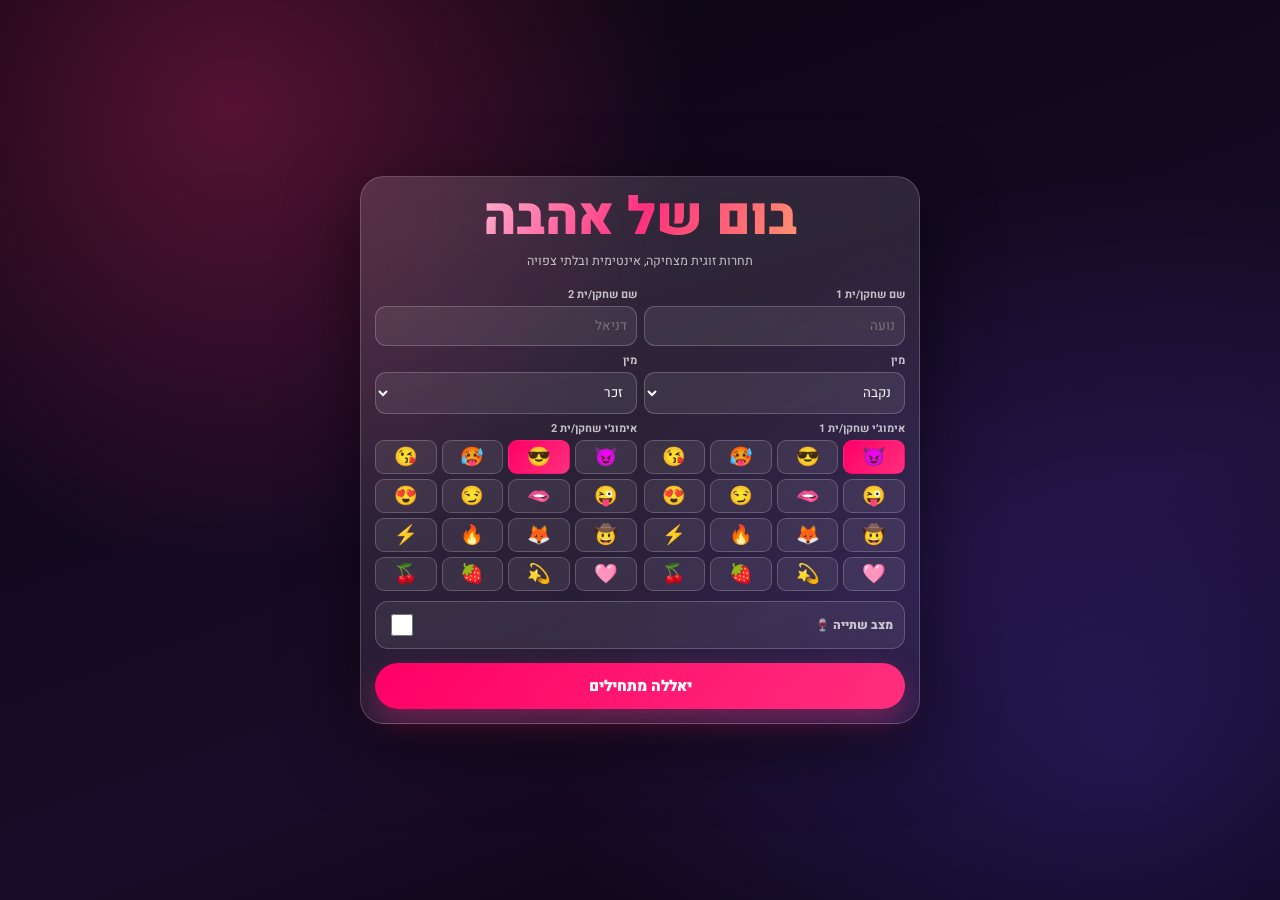
==== commit 156dea09: "Update print statement from 'Hello' to 'Goodbye'" ====
--- a/index.html
+++ b/index.html
@@ -21,6 +21,8 @@
 .g2{display:grid;grid-template-columns:1fr 1fr;gap:7px}
 label{display:block;color:var(--muted);font-size:11px;font-weight:700;margin:6px 0 3px}
 input,select{width:100%;padding:9px;border-radius:11px;border:1px solid var(--line);background:rgba(255,255,255,.08);color:#fff}
+.drink{display:flex;align-items:center;justify-content:space-between;gap:10px;margin-top:10px;padding:9px 11px;border:1px solid var(--line);border-radius:13px;background:rgba(255,255,255,.07);color:var(--muted);font-size:12px;font-weight:900}
+.drink input{width:22px;height:22px;accent-color:var(--pink)}
 .eg{display:grid;grid-template-columns:repeat(4,1fr);gap:5px}
 .emoji{height:34px;border:1px solid var(--line);border-radius:9px;background:rgba(255,255,255,.08);color:#fff;font-size:19px}
 .emoji.sel{border-color:transparent;background:linear-gradient(130deg,var(--pink2),var(--pink))}
@@ -41,7 +43,7 @@
 .turn.endgame:after{content:"מצב סיום";position:absolute;left:8px;top:50%;transform:translateY(-50%);font-size:10px;color:#ffd166}
 
 .board-wrap{display:flex;justify-content:center;align-items:center;min-height:0;position:relative}
-.board{width:min(97vw,560px);height:min(72dvh,760px);display:grid;grid-template-columns:repeat(6,1fr);grid-template-rows:repeat(8,1fr);gap:4px;padding:6px;border-radius:20px;border:1px solid rgba(255,47,125,.68);background:rgba(0,0,0,.3);box-shadow:0 0 28px rgba(255,47,125,.22),inset 0 0 20px rgba(255,255,255,.04);transition:box-shadow .35s,border-color .35s;position:relative}
+.board{width:min(97vw,560px);height:min(72dvh,760px);display:grid;grid-template-columns:repeat(6,1fr);grid-template-rows:repeat(8,1fr);gap:4px;padding:6px;border-radius:20px;border:1px solid rgba(255,47,125,.68);background:rgba(0,0,0,.3);box-shadow:0 0 28px rgba(255,47,125,.22),inset 0 0 20px rgba(255,255,255,.04);transition:box-shadow .35s,border-color .35s;position:relative;direction:ltr}
 .board.endgame{border-color:#ff4f68;box-shadow:0 0 34px rgba(255,79,104,.35),inset 0 0 24px rgba(255,79,104,.1);animation:boardPulse 1.6s ease-in-out infinite}
 @keyframes boardPulse{0%,100%{filter:saturate(1)}50%{filter:saturate(1.14)}}
 .board.endgame .goal{animation:trophyPulse 1.1s ease-in-out infinite}
@@ -61,7 +63,7 @@
 .cell.seen.question{background:linear-gradient(145deg,#492777,#1f1133)}
 .cell.seen.temptation{background:linear-gradient(145deg,#035a5e,#032a2d)}
 .cell.seen.duel{background:linear-gradient(145deg,#672a5d,#2f112b)}
-.cell.seen.bonus{background:linear-gradient(145deg,#725800,#352900)}
+.cell.seen.empty{background:linear-gradient(145deg,#2f2b3d,#181420)}
 .icon{font-size:23px;z-index:1}
 .badge{position:absolute;z-index:2;font-size:8px;padding:2px 4px;border-radius:7px;font-weight:900}
 .start .badge{left:3px;bottom:3px;background:#46a3ff}
@@ -69,7 +71,7 @@
 .preview{position:absolute;z-index:5;font-size:25px;animation:popIn .28s ease}
 @keyframes popIn{from{transform:scale(.55);opacity:0}to{transform:scale(1);opacity:1}}
 
-.layer{position:absolute;inset:6px;display:grid;grid-template-columns:repeat(6,1fr);grid-template-rows:repeat(8,1fr);pointer-events:none}
+.layer{position:absolute;inset:6px;display:grid;grid-template-columns:repeat(6,1fr);grid-template-rows:repeat(8,1fr);pointer-events:none;direction:ltr}
 .tk{position:absolute;z-index:9;width:29px;height:29px;border-radius:50%;display:flex;align-items:center;justify-content:center;background:rgba(0,0,0,.38);transform:translate(-50%,-50%);transition:left .28s cubic-bezier(.22,.61,.36,1),top .28s cubic-bezier(.22,.61,.36,1),transform .16s ease,filter .18s}
 .tk.land{transform:translate(-50%,-50%) scale(1.15)}
 .tk.warp{filter:brightness(2) saturate(1.4);transform:translate(-50%,-50%) scale(.7)}
@@ -78,7 +80,6 @@
 .mv{height:40px;border-radius:12px;border:1px solid rgba(255,47,125,.72);background:linear-gradient(145deg,rgba(255,47,125,.82),rgba(255,0,102,.56));color:#fff;font-size:22px;transition:transform .1s}
 .mv:active{transform:scale(.96)}
 .mv:disabled{opacity:.32}
-.moves.reversed .mv{box-shadow:0 0 10px rgba(255,79,104,.35)}
 
 .modal{position:fixed;inset:0;z-index:20;display:none;align-items:center;justify-content:center;padding:12px;background:rgba(0,0,0,.82);backdrop-filter:blur(8px)}
 .modal.show{display:flex}
@@ -93,6 +94,9 @@
 .mb.alt{border:1px solid var(--line);background:rgba(255,255,255,.12)}
 .mb.good{background:linear-gradient(130deg,#00c777,#00aa62)}
 .mb.bad{background:linear-gradient(130deg,#ff5a6e,#ff3450)}
+.timer-box{display:grid;gap:6px;margin:10px 0 2px}
+.timer-btn{border:1px solid rgba(255,209,102,.45);border-radius:999px;padding:9px 12px;background:rgba(255,209,102,.12);color:#ffd166;font-weight:900}
+.timer-display{font-size:28px;font-weight:900;color:#ffd166;text-shadow:0 0 14px rgba(255,209,102,.35)}
 
 .duel-count{font-size:40px;font-weight:900;color:#ffd166;text-shadow:0 0 16px rgba(255,209,102,.55)}
 .duel-row{display:grid;gap:8px;margin-top:10px}
@@ -133,6 +137,7 @@
     <div class="g2"><div><label>שם שחקן/ית 1</label><input id="n1" placeholder="נועה"></div><div><label>שם שחקן/ית 2</label><input id="n2" placeholder="דניאל"></div></div>
     <div class="g2"><div><label>מין</label><select id="g1"><option value="f">נקבה</option><option value="m">זכר</option></select></div><div><label>מין</label><select id="g2"><option value="m">זכר</option><option value="f">נקבה</option></select></div></div>
     <div class="g2"><div><label>אימוג׳י שחקן/ית 1</label><div id="e1" class="eg"></div></div><div><label>אימוג׳י שחקן/ית 2</label><div id="e2" class="eg"></div></div></div>
+    <label class="drink"><span>מצב שתייה 🍷</span><input id="drinkMode" type="checkbox"></label>
     <button class="main" id="startBtn">יאללה מתחילים</button>
   </div>
 </section>
@@ -150,34 +155,224 @@
 <div id="modal" class="modal"><div class="mc"><div id="mi" class="mi"></div><div id="mt" class="mt"></div><div id="mx" class="mx"></div><div id="ma" class="ma"></div></div></div>
 <div id="confetti" class="cf"></div><div id="toasts" class="toast-wrap"></div>
 <script>
-const ROWS=8,COLS=6,START=[7,5],GOAL=[0,0],IC={kiss:"💋",task:"🎯",question:"❔",temptation:"❓",duel:"⚔️",bonus:"🎁",bomb:"💣",goal:"🏆"},EM=["😈","😎","🥵","😘","😜","🫦","😏","😍","🤠","🦊","🔥","⚡","🩷","💫","🍓","🍒"];
+const ROWS=8,COLS=6,START=[7,5],GOAL=[0,0],IC={kiss:"💋",task:"🎯",question:"❔",temptation:"❓",duel:"⚔️",empty:"",bomb:"💣",goal:"🏆"},EM=["😈","😎","🥵","😘","😜","🫦","😏","😍","🤠","🦊","🔥","⚡","🩷","💫","🍓","🍒"];
 const $=id=>document.getElementById(id),board=$("board"),layer=$("layer"),modal=$("modal");
-const S={e1:"😈",e2:"😎",board:[],players:[],cur:0,turn:1,busy:false,over:false,pending:null,advance:false,extra:[0,0],forced:[null,null],reverse:[0,0],history:{kiss:[],task:[],question:[],duel:[],tempt:[],bonus:[]},relocateAt:0,relocateWarnAt:0,endgameShown:false,modalVersion:0,duelState:null,stats:{bombs:0,duels:0,risks:0,wow:0}};
+const S={e1:"😈",e2:"😎",board:[],players:[],cur:0,turn:1,busy:false,over:false,pending:null,advance:false,forced:[null,null],history:{kiss:[],task:[],question:[],duel:[],tempt:[]},endgameShown:false,modalVersion:0,duelState:null,timer:null,drink:false,stats:{bombs:0,duels:0,risks:0}};
 const W={m:{give:"תן",do:"עשה",say:"אמור",ask:"שאל",whisper:"לחש",choose:"בחר",look:"הסתכל",describe:"תאר"},f:{give:"תני",do:"עשי",say:"אמרי",ask:"שאלי",whisper:"לחשי",choose:"בחרי",look:"הסתכלי",describe:"תארי"}};
 const Audio={ctx:null,muted:false,ensure(){if(this.muted)return null;if(!this.ctx){const C=window.AudioContext||window.webkitAudioContext;if(!C)return null;this.ctx=new C}return this.ctx},setMuted(v){this.muted=v;if(v&&this.ctx&&this.ctx.state==="running")this.ctx.suspend();if(!v&&this.ctx&&this.ctx.state==="suspended")this.ctx.resume()},play(t){const a=this.ensure();if(!a)return;const m={tap:[370,.03],good:[620,.06],bad:[220,.09],bomb:[130,.14],win:[760,.2]}[t]||[420,.05];const o=a.createOscillator(),g=a.createGain();o.connect(g);g.connect(a.destination);o.type="sine";o.frequency.value=m[0];g.gain.value=.03;o.start();o.stop(a.currentTime+m[1])}};
-const DB=(()=>{const names=["נשיקה איטית","נשיקה מהירה","נשיקה בצוואר","חיבוק צמוד","מבט חם","ריקוד קרוב","לחישה סודית","מחמאה שובבה","עצימת עיניים","נשימת סנכרון"],kiss=[],task=[],question=[],duel=[],tempt=[],bonus=[];for(let i=0;i<60;i++)kiss.push(`{actor}, ${names[i%names.length]}: ${i%2?"20":"12"} שניות מול {target}.`);const ta=["אתגר ריקוד","אתגר חיקוי","אתגר זריזות","אתגר צחוק","אתגר מבטים","אתגר זיכרון","אתגר שיר","אתגר תזמון","אתגר נשימות","אתגר סיפור"];for(let i=0;i<60;i++)task.push(`{actor}, ${ta[i%ta.length]} מספר ${i+1}: בצעו יחד ${15+(i%4)*5} שניות.`);const qa=["מה הכי מושך ב{target}?","איזה זיכרון זוגי היית משחזר/ת?","מה מחמאה שאת/ה צריך/ה עכשיו?","מה היית רוצה לנסות השבוע?","איזה מגע עושה לך טוב?","איך נראה ערב מושלם יחד?","מה מדליק אותך בשפת גוף?","איזה גבול חשוב לך?","מה הדבר הכי מתוק ש{target} עושה?","מה הפתעה שהיית רוצה לקבל?"];for(let i=0;i<60;i++)question.push(`{actor}, ${qa[i%qa.length]}`);const da=["תחרות מבטים 20 שניות","אבן נייר ומספריים הטוב מ-3","ראשון/ה שמונה 10 ערים","אל תצחקו 25 שניות","אסוציאציות מהירות","ראשון/ה שנוגע/ת בחפץ אדום","קרב זיכרון 8 מילים","קרב מחמאות 6 סבבים","קרב חרוזים מהיר","קרב פנטומימה"];for(let i=0;i<60;i++)duel.push(`${da[i%da.length]} • סיבוב ${i+1}`);for(let i=0;i<50;i++)tempt.push({c:`אתגר הימור ${i+1}: השלימו משימה ב-${20+(i%3)*5} שניות`,win:i%3===0?"+2 צעדים":i%3===1?"תור נוסף":"בחירת קלף ליריב/ה",lose:i%2?"-2 צעדים":"תור בונוס ליריב/ה",e:i%3===0?"m2":i%3===1?"extra":"force"});const ba=["חסינות מפצצה אחת","תור נוסף","בחר/י קלף הבא ליריב/ה","הזז/י יריב/ה צעד אחורה","דלג/י על עונש אחד","חשיפת פצצה סמוכה","ג׳קפוט: +2","היפוך תור: היריב/ה שוב","החלפת מקומות","אזהרת פצצה כפולה"];for(let i=0;i<60;i++)bonus.push(ba[i%ba.length]);return{kiss,task,question,duel,tempt,bonus}})();
+const DB = {
+  kiss: [
+    "{actor}, עליך/עלייך לתת ל{target} נשיקה איטית של 10 שניות",
+    "{actor}, עליך/עלייך לתת ל{target} נשיקה בצוואר למשך 30 שניות",
+    "{actor}, עליך/עלייך לתת ל{target} 3 נשיקות במקומות בגוף לבחירתו/ה",
+    "{actor}, עליך/עלייך ללחוש ל{target} משהו שמדליק אותך",
+    "{actor}, עליך/עלייך לחבק את {target} במשך 20 שניות בלי לדבר",
+    "{actor}, עליך/עלייך להביט ל{target} בעיניים במשך 15 שניות",
+    "{actor}, עליך/עלייך לבחור איפה לקבל נשיקה מ{target}",
+    "{actor}, עליך/עלייך לתת ל{target} נשיקה של דקה שלמה",
+    "{actor}, עליך/עלייך לרקוד מול {target} ריקוד מפתה במשך 20 שניות",
+    "{actor}, עליך/עלייך להגיד ל{target} מה הכי מושך אותך בו/בה",
+    "{actor}, עליך/עלייך לתת ל{target} נשיקה בזמן שהוא/היא עוצם/ת עיניים",
+    "{actor}, עליך/עלייך ללחוש ל{target} זיכרון מיני אהוב",
+    "{actor}, עליך/עלייך לתת ל{target} נשיקה איטית במיוחד",
+    "{actor}, עליך/עלייך ללחוש ל{target} משהו שלא היית אומר/ת ליד אנשים",
+    "{actor}, עליך/עלייך לבחור איפה {target} ינשק/תנשק אותך",
+    "{actor}, עליך/עלייך להתקרב לאוזן של {target} וללחוש משהו מפתה",
+    "{actor}, עליך/עלייך לומר ל{target} מה היית רוצה לעשות איתו/איתה עכשיו",
+    "{actor}, עליך/עלייך ללחוש ל{target} משהו שאת/ה רוצה שיקרה אחרי המשחק",
+    "{actor}, עליך/עלייך לבחור כמה שניות הנשיקה הבאה תימשך"
+  ],
+
+  task: [
+    "{actor}, עליך/עלייך לעשות חיקוי מצחיק של {target}",
+    "{actor}, עליך/עלייך לומר ל{target} מחמאה מרגשת",
+    "{actor}, עליך/עלייך לתאר את {target} ב־3 אימוג׳ים בלבד",
+    "{actor}, עליך/עלייך לעשות עם {target} סלפי זוגי הכי מוגזם שאפשר",
+    "{actor}, עליך/עלייך לדבר כאילו אתם בדייט ראשון במשך 2 דקות",
+    "{actor}, עליך/עלייך לספר ל{target} פדיחה מצחיקה שלך",
+    "{actor}, עליך/עלייך לחקות פרסומת רומנטית ל{target}",
+    "{actor}, עליך/עלייך לומר משהו אחד שאת/ה אוהב/ת ב{target}",
+    "{actor}, עליך/עלייך לעמוד על רגל אחת במשך 40 שניות",
+    "{actor}, עליך/עלייך להגיד ל{target} משהו שלא אמרת הרבה זמן",
+    "{actor}, עליך/עלייך לעשות עם {target} פוזת זוג אינסטגרם מוגזמת",
+    "{actor}, עליך/עלייך לדבר כמו קריין טלוויזיה במשך 20 שניות",
+    "{actor}, עליך/עלייך להמציא ל{target} כינוי זוגי חדש",
+    "{actor}, עליך/עלייך לעשות פרצוף מפתה במשך 10 שניות בלי לצחוק",
+    "{actor}, עליך/עלייך לגרום ל{target} להסמיק",
+    "{actor}, עליך/עלייך לדבר כמו מאהב/ת צרפתי/ה במשך 20 שניות",
+    "{actor}, עליך/עלייך לעשות מבט מפתה מוגזם",
+    "{actor}, עליך/עלייך לעשות הליכת דוגמן/ית מול {target}",
+    "{actor}, עליך/עלייך להכריז למה {target} הוא/היא הפרס שלך",
+    "{actor}, עליך/עלייך לדבר כאילו את/ה בפרסומת לבושם",
+    "{actor}, עליך/עלייך לנסות לפתות את {target} במשפט אחד בלבד",
+    "{actor}, עליך/עלייך להציג את עצמך ל{target} כאילו את/ה סלבריטי",
+    "{actor}, עליך/עלייך לעשות ריקוד ניצחון מוגזם",
+    "{actor}, עליך/עלייך לדבר כאילו את/ה בסרט רומנטי גרוע",
+    "{actor}, עליך/עלייך לעשות מבט דרמטי ולהחזיק אותו 10 שניות",
+    "{actor}, עליך/עלייך להמציא ל{target} שם במה סקסי",
+    "{actor}, עליך/עלייך להמציא ריקוד ניצחון מוגזם ל-10 שניות",
+    "{actor}, עליך/עלייך לגרום ל{target} לצחוק בלי לגעת בו/בה",
+    "{actor}, עליך/עלייך לומר ל{target} מחמאה בצורה הכי דרמטית שיש",
+    "{actor}, עליך/עלייך לעשות חיקוי מצחיק של דייט ראשון",
+    "{actor}, עליך/עלייך לבצע את המשימה הבאה בלי להתווכח",
+    "{actor}, עליך/עלייך להמציא סלוגן זוגי מצחיק לשניכם",
+    "{actor}, עליך/עלייך לעשות פוזה מוגזמת ולתת ל{target} לצלם בזיכרון"
+  ],
+
+  question: [
+    "{actor}, מה הדבר שהכי מושך אותך ב{target}?",
+    "{actor}, איזה רגע עם {target} היית רוצה לחוות שוב?",
+    "{actor}, מה הדבר הכי חמוד ש{target} עושה בלי לשים לב?",
+    "{actor}, איזה סוג מגע מ{target} הכי מרגיע אותך?",
+    "{actor}, מה הדבר הראשון ששמת לב אליו אצל {target}?",
+    "{actor}, מה הדייט הכי טוב שהיה לכם יחד?",
+    "{actor}, מה הדבר הכי מצחיק שקרה לך עם {target}?",
+    "{actor}, איזה הרגל קטן של {target} את/ה אוהב/ת?",
+    "{actor}, מה הכי חסר לך כשאתם לא יחד?",
+    "{actor}, איזה כינוי הכי מתאים ל{target}?",
+    "{actor}, מתי הרגשת הכי קרוב/ה ל{target}?",
+    "{actor}, מה הכי מדליק אותך ש{target} עושה?",
+    "{actor}, איזה טיול זוגי היית רוצה לעשות עם {target}?",
+    "{actor}, מה הדבר הכי רומנטי ש{target} עשה/עשתה בשבילך?",
+    "{actor}, איזה רגע גרם לך להבין שזה רציני ביניכם?",
+    "{actor}, אם אתם זוג בסרט — איזה סרט זה?",
+    "{actor}, מי יותר דרמטי בזוגיות — את/ה או {target}?",
+    "{actor}, מה הכי מצחיק אותך אצל {target}?",
+    "{actor}, מה הדבר שהכי היית רוצה לעשות עם {target} השנה?",
+    "{actor}, מה המחמאה הכי זכורה שקיבלת מ{target}?",
+    "{actor}, מה הדבר הכי מסוכן שהיית עושה עם {target}?",
+    "{actor}, איזה מבט של {target} הכי עושה לך את זה?",
+    "{actor}, מתי הכי רצית לנשק את {target}?",
+    "{actor}, מה הדבר הכי שובב שחשבת על {target}?",
+    "{actor}, איזה רגע עם {target} גרם לך לאבד ריכוז?",
+    "{actor}, מתי {target} הכי סקסי/ת בעיניך?",
+    "{actor}, מה הדבר הכי לא צפוי שמדליק אותך?",
+    "{actor}, איפה הכי לא מתאים לכם להתנשק?",
+    "{actor}, איזה משפט של {target} הכי נשאר לך בראש?",
+    "{actor}, מה הדבר הכי מפתיע ש{target} עושה?",
+    "{actor}, מתי {target} הכי יפה בעיניך?"
+  ],
+
+  duel: [
+    "{actor} ו{target}, קרב מבטים מתחיל עכשיו — הראשון שצוחק מפסיד",
+    "{actor} ו{target}, אבן נייר ומספריים — הטוב מ־3",
+    "{actor} ו{target}, הראשון שאומר 10 מדינות בעולם מנצח",
+    "{actor} ו{target}, הראשון שנוגע במשהו אדום מנצח",
+    "{actor} ו{target}, הראשון שאומר 5 חיות מנצח",
+    "{actor} ו{target}, הראשון שאומר 5 שירים מנצח",
+    "{actor} ו{target}, הראשון שאומר 7 סרטים מנצח",
+    "{actor} ו{target}, הראשון שאומר 5 מותגים מנצח",
+    "{actor} ו{target}, הראשון שאומר 6 ערים בעולם מנצח",
+    "{actor} ו{target}, הראשון שנוגע במשהו שחור מנצח",
+    "{actor} ו{target}, הראשון שאומר 5 מאכלים מנצח",
+    "{actor} ו{target}, קרב מבטים — 30 שניות בלי למצמץ",
+    "{actor} ו{target}, הראשון שאומר 5 אפליקציות מנצח",
+    "{actor} ו{target}, הראשון שאומר 5 צבעים באנגלית מנצח",
+    "{actor} ו{target}, הראשון שאומר 5 שחקנים מפורסמים מנצח",
+    "{actor} ו{target}, הראשון שאומר 5 חיות ים מנצח"
+  ],
+
+  tempt: [
+    {
+      c: "{actor}, יש לך 15 שניות לומר 10 ערים בישראל",
+      win: "+2 צעדים",
+      lose: "חזור/חזרי 2 צעדים",
+      e: "m2"
+    },
+    {
+      c: "{actor}, אמור/אמרי 8 חיות תוך 15 שניות",
+      win: "+2 צעדים",
+      lose: "חזור/חזרי 2 צעדים",
+      e: "force"
+    },
+    {
+      c: "{actor} ו{target}, תגידו מספר מ־1 עד 10 באותו זמן. אם {actor} ניחש/ה את המספר של {target}",
+      win: "+3 צעדים",
+      lose: "חזור/חזרי 2 צעדים",
+      e: "m2"
+    },
+    {
+      c: "{actor}, יש לך 20 שניות לומר 8 מדינות בעולם",
+      win: "+2 צעדים",
+      lose: "חזור/חזרי 2 צעדים",
+      e: "m2"
+    },
+    {
+      c: "{actor}, יש לך 10 שניות לומר 5 מחמאות מוגזמות ל{target}",
+      win: "+2 צעדים",
+      lose: "חזור/חזרי צעד אחד",
+      e: "force"
+    }
+  ],
+};
+const TEXTS = {
+  bomb: [
+    "💣 בום! חזרה להתחלה",
+    "💣 אאוץ׳… הפצצה עדיין פעילה",
+    "💣 אולי היית צריך/ה לזכור איפה היא הייתה",
+    "💣 המשחק נהיה מסוכן יותר",
+    "💣 הפעם זה כאב",
+    "💣 נראה ש{target} נהנה/ית מזה 😈",
+    "💣 הזהרנו אותך לא ללכת לשם",
+    "💣 הלחץ מתחיל לעבוד",
+    "💣 חזרה לנקודת ההתחלה",
+    "💣 כמעט הגעת… ואז הכול התפוצץ",
+    "💣 אולי בפעם הבאה תקשיב/י לאינטואיציה",
+    "💣 {target} כנראה כבר זוכר/ת איפה זה היה",
+    "💣 ברוך/ה הבא/ה שוב להתחלה"
+  ],
+
+  victory: [
+    "🏆 {actor}, זכיתם בגביע האהבה",
+    "🏆 אתם רשמית הזוג הכי מסוכן במשחק",
+    "🏆 שורדי הפצצות של הערב",
+    "🏆 אלופי הדו־קרב",
+    "🏆 אף אחד כבר לא יעצור אתכם",
+    "🏆 הזוג הכי כאוטי במשחק",
+    "🏆 הפכתם למכורי סיכון רשמיים",
+    "🏆 המשחק נגמר… אבל המתח ממש לא",
+    "🏆 הגיע הזמן לחגוג את הניצחון",
+    "🏆 גביע האהבה בידיים שלכם",
+    "🏆 ניצחתם אחרי קרב לא פשוט",
+    "🏆 הפעם הפצצות לא עצרו אתכם",
+    "🏆 יש לכם רשמית זכויות התרברבות",
+    "🏆 המשחק הזה היה שייך לכם מהרגע הראשון",
+    "🏆 עכשיו תראו מי מנצח במשחק חוזר 😈"
+  ]
+};
+
+function pickText(type){
+  const arr = TEXTS[type];
+  if(!arr || !arr.length) return "";
+  return fmt(arr[Math.floor(Math.random() * arr.length)]);
+}
+const DRINKS=["מצב שתייה: קחו שלוק קטן.","מצב שתייה: מי שצחק/ה ראשון/ה לוקח/ת שלוק.","מצב שתייה: לפני שממשיכים, תרימו לחיים."];
+function maybeDrinkText(x){return S.drink&&Math.random()<.16?`${x}\n\n${DRINKS[Math.floor(Math.random()*DRINKS.length)]}`:x}
+function clearTimer(){if(S.timer){clearInterval(S.timer.id);S.timer=null}}
+function timerSeconds(txt){const m=String(txt||"").match(/(?:תוך|במשך|למשך|של)\s*(\d{1,3})\s*שניות/);return m?Math.max(1,Math.min(180,+m[1])):0}
+function attachTimer(txt){const sec=timerSeconds(txt);if(!sec)return;const box=document.createElement("div"),btn=document.createElement("button"),out=document.createElement("div");box.className="timer-box";btn.className="timer-btn";btn.type="button";btn.textContent="הפעל טיימר";out.className="timer-display";out.textContent="";btn.onclick=()=>{if(S.timer)return;let left=sec;out.textContent=left;Audio.play("tap");S.timer={id:setInterval(()=>{left--;out.textContent=left>0?left:"נגמר";if(left<=0){clearTimer();Audio.play("good")}},1000)};btn.disabled=true};box.appendChild(btn);box.appendChild(out);$("mx").appendChild(box)}
 function toast(t,ms=1500,cls=""){const e=document.createElement("div");e.className="toast"+(cls?(" "+cls):"");e.textContent=t;$("toasts").appendChild(e);setTimeout(()=>{e.style.opacity="0";e.style.transform="translateY(8px)";setTimeout(()=>e.remove(),220)},ms)}
-function pop(i,t,x,actions,adv){S.advance=adv;S.modalVersion++;$("mi").textContent=i||"";$("mt").textContent=t||"";$("mx").innerHTML=(x||"").replaceAll("\n","<br>");const ma=$("ma");ma.innerHTML="";actions.forEach((a,j)=>{const b=document.createElement("button");b.className="mb"+(a.kindClass?(" "+a.kindClass):"")+(j&&!a.kindClass?" alt":"");b.textContent=a.t;b.onclick=()=>act(a.k,S.modalVersion);ma.appendChild(b)});modal.classList.add("show")}
-function closeModal(){modal.classList.remove("show");requestAnimationFrame(()=>{if(!S.over)updateMoveButtons()})}
+function pop(i,t,x,actions,adv){clearTimer();S.advance=adv;S.modalVersion++;$("mi").textContent=i||"";$("mt").textContent=t||"";$("mx").innerHTML=(x||"").replaceAll("\n","<br>");attachTimer(x);const ma=$("ma");ma.innerHTML="";ma.style.gridTemplateColumns=actions.length===1?"1fr":"repeat("+Math.min(actions.length,2)+",1fr)";actions.forEach((a,j)=>{const b=document.createElement("button");b.className="mb"+(a.kindClass?(" "+a.kindClass):"")+(j&&!a.kindClass?" alt":"");b.textContent=a.t;b.onclick=()=>act(a.k,S.modalVersion);ma.appendChild(b)});modal.classList.add("show")}
+function closeModal(){clearTimer();modal.classList.remove("show");requestAnimationFrame(()=>{if(!S.over)updateMoveButtons()})}
 function wait(ms){return new Promise(r=>setTimeout(r,ms))}
 function fmt(txt){const a=S.players[S.cur],b=S.players[1-S.cur],w=W[a.gender]||W.f;let x=txt.replaceAll("{actor}",a.name).replaceAll("{target}",b.name);Object.keys(w).forEach(k=>x=x.replaceAll("{"+k+"}",w[k]));return x}
 function pickNoRepeat(cat){const arr=DB[cat],h=S.history[cat],cand=arr.filter(x=>!h.includes(x));const v=(cand.length?cand:arr)[Math.floor(Math.random()*(cand.length?cand:arr).length)];h.push(v);if(h.length>10)h.shift();return v}
 function mkEmoji(id,n){EM.forEach(v=>{const b=document.createElement("button");b.className="emoji"+((n===1?S.e1:S.e2)===v?" sel":"");b.textContent=v;b.onclick=()=>{if(n===1)S.e1=v;else S.e2=v;[...$(id).children].forEach(x=>x.classList.remove("sel"));b.classList.add("sel")};$(id).appendChild(b)})}
 mkEmoji("e1",1);mkEmoji("e2",2);
 function path(){let r=START[0],c=START[1],p=[[r,c]];while(r!==GOAL[0]||c!==GOAL[1]){if(r>0&&c>0){Math.random()<.56?r--:c--}else if(r>0)r--;else c--;p.push([r,c])}return p}
-function pickType(r,c,safe){if((r===START[0]&&c===START[1])||(r===GOAL[0]&&c===GOAL[1]))return"bonus";const x=Math.random();if(safe){if(x<.22)return"kiss";if(x<.42)return"task";if(x<.62)return"question";if(x<.78)return"temptation";if(x<.9)return"duel";return"bonus"}if(x<.27)return"bomb";if(x<.44)return"kiss";if(x<.58)return"task";if(x<.7)return"question";if(x<.82)return"temptation";if(x<.92)return"duel";return"bonus"}
+function pickType(r,c,safe){if((r===START[0]&&c===START[1])||(r===GOAL[0]&&c===GOAL[1]))return"empty";const x=Math.random();if(safe){if(x<.1)return"empty";if(x<.31)return"kiss";if(x<.51)return"task";if(x<.71)return"question";if(x<.88)return"temptation";return"duel"}if(x<.25)return"bomb";if(x<.35)return"empty";if(x<.52)return"kiss";if(x<.67)return"task";if(x<.79)return"question";if(x<.9)return"temptation";return"duel"}
 function paint(c){const n=c.el;n.className="cell"+(c.reveal?" seen "+c.type:"");if(c.r===START[0]&&c.c===START[1])n.classList.add("start");if(c.r===GOAL[0]&&c.c===GOAL[1])n.classList.add("goal");n.innerHTML="";if(c.r===START[0]&&c.c===START[1])n.innerHTML+='<span class="badge">START</span>';if(c.r===GOAL[0]&&c.c===GOAL[1])n.innerHTML+='<span class="badge">🏆</span><span class="icon">'+IC.goal+"</span>";else if(c.reveal&&c.type!=="bomb")n.innerHTML+='<span class="icon">'+IC[c.type]+"</span>"}
-function buildBoard(){board.innerHTML="";layer.innerHTML="";S.board=[];const safe=new Set(path().map(p=>p.join(",")));for(let r=0;r<ROWS;r++){S.board[r]=[];for(let c=0;c<COLS;c++){const el=document.createElement("div");el.className="cell";if(r===START[0]&&c===START[1])el.classList.add("start");if(r===GOAL[0]&&c===GOAL[1])el.classList.add("goal");board.appendChild(el);const cell={r,c,type:pickType(r,c,safe.has(`${r},${c}`)),reveal:false,el};S.board[r][c]=cell;paint(cell);const s=document.createElement("div");s.dataset.r=r;s.dataset.c=c;layer.appendChild(s)}}}
+function tuneBoardTypes(){const playable=[];let duels=[];for(let r=0;r<ROWS;r++)for(let c=0;c<COLS;c++){const cell=S.board[r][c];if((r===START[0]&&c===START[1])||(r===GOAL[0]&&c===GOAL[1])||cell.type==="bomb")continue;playable.push(cell);if(cell.type==="duel")duels.push(cell)}while(duels.length>6){const cell=duels.pop();cell.type=Math.random()<.5?"task":"temptation"}let empty=playable.filter(x=>x.type==="empty").length;while(empty<5&&playable.length){const cell=playable[Math.floor(Math.random()*playable.length)];if(cell.type!=="empty"){cell.type="empty";empty++}}for(let r=0;r<ROWS;r++){for(let c=2;c<COLS;c++){const a=S.board[r][c-2],b=S.board[r][c-1],cell=S.board[r][c];if(cell.type!=="bomb"&&cell.type!=="empty"&&a.type===cell.type&&b.type===cell.type)cell.type="empty"}}}
+function buildBoard(){board.innerHTML="";layer.innerHTML="";S.board=[];const safe=new Set(path().map(p=>p.join(",")));for(let r=0;r<ROWS;r++){S.board[r]=[];for(let c=0;c<COLS;c++){const el=document.createElement("div");el.className="cell";if(r===START[0]&&c===START[1])el.classList.add("start");if(r===GOAL[0]&&c===GOAL[1])el.classList.add("goal");board.appendChild(el);const cell={r,c,type:pickType(r,c,safe.has(`${r},${c}`)),reveal:false,el};S.board[r][c]=cell;const s=document.createElement("div");s.dataset.r=r;s.dataset.c=c;layer.appendChild(s)}}tuneBoardTypes();for(let r=0;r<ROWS;r++)for(let c=0;c<COLS;c++)paint(S.board[r][c])}
 function slotPos(r,c){const s=[...layer.children].find(x=>+x.dataset.r===r&&+x.dataset.c===c),a=layer.getBoundingClientRect(),b=s.getBoundingClientRect();return{x:b.left-a.left+b.width/2,y:b.top-a.top+b.height/2}}
 function placeTokens(){[0,1].forEach(i=>{const t=$("t"+i),p=S.players[i],o=slotPos(p.pos[0],p.pos[1]);t.style.left=o.x+"px";t.style.top=o.y+"px";t.textContent=p.emoji});stackTokens()}
 function stackTokens(){const same=S.players[0].pos.join(",")===S.players[1].pos.join(",");$("t0").style.marginLeft=same?"-10px":"0";$("t1").style.marginLeft=same?"10px":"0"}
 function isEndgame(){return S.players.some(p=>Math.abs(p.pos[0]-GOAL[0])+Math.abs(p.pos[1]-GOAL[1])<=3)}
 function progress(p){return((START[0]-p[0])+(START[1]-p[1]))/((ROWS-1)+(COLS-1))}
 function edgeDistance(){return Math.abs(progress(S.players[0].pos)-progress(S.players[1].pos))}
-function applyComebackBias(){if(edgeDistance()>.35){const lead=progress(S.players[0].pos)>progress(S.players[1].pos)?0:1,behind=1-lead;if(S.cur===behind&&Math.random()<.23){S.forced[behind]="bonus";toast("✨ קאמבק קטן לשחקן מאחור")}}}
-function updateEffects(){[0,1].forEach(i=>{const p=S.players[i],fx=[];if(p.shield>0)fx.push("🛡️");if(p.skip>0)fx.push("⏭️");if(S.reverse[i]>0)fx.push("🌀");if(S.extra[i]>0)fx.push("⚡");if(S.forced[i]==="duel")fx.push("⚔️");if(S.forced[i]&&S.forced[i]!=="duel")fx.push("🎴");$("fx"+i).textContent=fx.join(" ")})}
-function ui(){S.players.forEach((p,i)=>{$("pe"+i).textContent=p.emoji;$("pn"+i).textContent=p.name;$("pc"+i).classList.toggle("a",i===S.cur)});const t=$("turn");t.classList.toggle("endgame",isEndgame());t.textContent=`תור ${S.turn} • ${S.players[S.cur].emoji} ${S.players[S.cur].name}`;board.classList.toggle("endgame",isEndgame());updateEffects();updateMoveButtons();if(isEndgame()&&!S.endgameShown){S.endgameShown=true;Audio.play("bad");toast("🔥 מצב סיום: הלחץ עולה!",1700,"danger");aggressiveBombsNearGoal()}}
-function updateMoveButtons(){const p=S.players[S.cur],r=p.pos[0],c=p.pos[1],lock=S.busy||S.over||modal.classList.contains("show"),rev=S.reverse[S.cur]>0;$("u").textContent=rev?"↓":"↑";$("d").textContent=rev?"↑":"↓";$("l").textContent=rev?"→":"←";$("r").textContent=rev?"←":"→";document.querySelector(".moves").classList.toggle("reversed",rev);$("u").disabled=!(r>0&&!lock);$("d").disabled=!(r<ROWS-1&&!lock);$("l").disabled=!(c>0&&!lock);$("r").disabled=!(c<COLS-1&&!lock)}
+function updateEffects(){[0,1].forEach(i=>{const fx=[];if(S.forced[i]==="duel")fx.push("⚔️");if(S.forced[i]&&S.forced[i]!=="duel")fx.push("🎴");$("fx"+i).textContent=fx.join(" ")})}
+function ui(){S.players.forEach((p,i)=>{$("pe"+i).textContent=p.emoji;$("pn"+i).textContent=p.name;$("pc"+i).classList.toggle("a",i===S.cur)});const t=$("turn");t.classList.toggle("endgame",isEndgame());t.textContent=`תור ${S.turn} • ${S.players[S.cur].emoji} ${S.players[S.cur].name}`;board.classList.toggle("endgame",isEndgame());updateEffects();updateMoveButtons();if(isEndgame()&&!S.endgameShown){S.endgameShown=true;Audio.play("bad");toast("🔥 מצב סיום: הלחץ עולה!",1700,"danger")}}
+function updateMoveButtons(){const p=S.players[S.cur],r=p.pos[0],c=p.pos[1],lock=S.busy||S.over||modal.classList.contains("show");$("u").textContent="↑";$("d").textContent="↓";$("l").textContent="←";$("r").textContent="→";$("u").disabled=!(r>0&&!lock);$("d").disabled=!(r<ROWS-1&&!lock);$("l").disabled=!(c>0&&!lock);$("r").disabled=!(c<COLS-1&&!lock)}
 function pulseToken(i){const t=$("t"+i);t.classList.add("land");setTimeout(()=>t.classList.remove("land"),160)}
 async function animateToken(i,r,c){const o=slotPos(r,c),t=$("t"+i);t.style.left=o.x+"px";t.style.top=o.y+"px";await wait(280);pulseToken(i)}
 function idxFromPos(pos){return(START[0]-pos[0])+(START[1]-pos[1])}
@@ -186,15 +381,35 @@
 async function moveBySteps(i,delta){const p=S.players[i];let idx=idxFromPos(p.pos),target=Math.max(0,Math.min((ROWS-1)+(COLS-1),idx+delta)),step=target>idx?1:-1;while(idx!==target){idx+=step;p.pos=coordFromIndex(idx);await animateToken(i,p.pos[0],p.pos[1])}stackTokens();checkVictory(i)}
 async function moveToCoord(i,r,c){const t=$("t"+i);t.classList.add("warp");await wait(90);S.players[i].pos=[r,c];await animateToken(i,r,c);await wait(60);t.classList.remove("warp");stackTokens();checkVictory(i)}
 function revealNearbyBomb(pos){const d=[[1,0],[-1,0],[0,1],[0,-1]];for(const z of d){const r=pos[0]+z[0],c=pos[1]+z[1];if(r>=0&&r<ROWS&&c>=0&&c<COLS){const cell=S.board[r][c];if(cell.type==="bomb"){const s=document.createElement("span");s.className="icon preview";s.textContent="💣";cell.el.appendChild(s);setTimeout(()=>s.remove(),1500);break}}}}
-function flashAllHiddenBombs(sec=1){for(let r=0;r<ROWS;r++)for(let c=0;c<COLS;c++){const cell=S.board[r][c];if(cell.type==="bomb"&&!cell.reveal){const s=document.createElement("span");s.className="icon preview";s.textContent="💣";cell.el.appendChild(s);setTimeout(()=>s.remove(),sec*1000)}}}
-function triggerWow(fromChaos=false){S.stats.wow++;const list=["sudden_duel","fake_bomb","jackpot","reverse","flash_bombs"],pick=list[Math.floor(Math.random()*list.length)];if(pick==="sudden_duel"){S.forced[S.cur]="duel";toast("⚔️ דואל פתע בתור הקרוב!",1700,"warn")}if(pick==="fake_bomb"){board.classList.add("shake","fog");const b=document.createElement("div");b.className="preview";b.textContent="💥";b.style.left="50%";b.style.top="50%";b.style.transform="translate(-50%,-50%) scale(1.4)";board.appendChild(b);setTimeout(()=>{board.classList.remove("shake","fog");b.remove()},430);Audio.play("bomb");toast("💥 פייק בום! בהלה בלבד",1500,"danger")}if(pick==="jackpot"){moveBySteps(S.cur,2);toast("🎰 ג׳קפוט! +2",1300,"warn")}if(pick==="reverse"){S.reverse[1-S.cur]=1;toast("🌀 כיוון הפוך ליריב/ה",1500,"danger")}if(pick==="flash_bombs"){flashAllHiddenBombs(1.2);toast("👀 כל הפצצות נחשפו לרגע",1500,"warn")}if(fromChaos)Audio.play("bad")}
-function aggressiveBombsNearGoal(){const spots=[[0,1],[1,0],[1,1],[0,2],[2,0]];spots.forEach(([r,c])=>{if(r<ROWS&&c<COLS&&(r!==START[0]||c!==START[1])&&(r!==GOAL[0]||c!==GOAL[1])){const cell=S.board[r][c];if(cell.type!=="bomb"&&Math.random()<.58){cell.type="bomb";cell.reveal=false;paint(cell)}}})}
-function randRelocateTurn(){return S.turn+8+Math.floor(Math.random()*3)}
-function scheduleRelocation(){S.relocateAt=randRelocateTurn();S.relocateWarnAt=S.relocateAt-1}
-function warnRelocation(){toast("⚠️ פצצות יזוזו בתור הבא!",1500,"warn")}
-function relocateBombs(){Audio.play("bad");board.classList.add("shake","fog");setTimeout(()=>board.classList.remove("shake","fog"),620);toast("🌪️ סערת פצצות! המפה זזה...",1600,"danger");const playerPos=new Set(S.players.map(p=>p.pos.join(","))),bombs=[],other=[];for(let r=0;r<ROWS;r++)for(let c=0;c<COLS;c++){if((r===START[0]&&c===START[1])||(r===GOAL[0]&&c===GOAL[1]))continue;const cell=S.board[r][c];(cell.type==="bomb"?bombs:other).push(cell)}const moves=Math.min(isEndgame()?3:2,Math.floor(bombs.length/3));for(let i=0;i<moves;i++){const from=bombs.splice(Math.floor(Math.random()*bombs.length),1)[0];const candidates=other.filter(x=>!playerPos.has(`${x.r},${x.c}`)&&!(x.r===GOAL[0]&&x.c===GOAL[1])&&!(x.r===START[0]&&x.c===START[1]));const pool=candidates.length?candidates:other;const to=pool[Math.floor(Math.random()*pool.length)];if(!from||!to)break;from.type="bonus";from.reveal=false;paint(from);to.type="bomb";to.reveal=false;paint(to)}scheduleRelocation()}
-async function bombHit(){const p=S.players[S.cur];if(p.shield>0){p.shield--;toast("🛡️ חסינות חסמה פצצה",1200,"warn");Audio.play("good");return}if(p.skip>0){p.skip--;toast("⏭️ דילוג עונש הופעל",1200,"warn");Audio.play("good");return}S.stats.bombs++;if(navigator.vibrate)navigator.vibrate([80,70,120]);Audio.play("bomb");board.classList.add("shake");setTimeout(()=>board.classList.remove("shake"),450);await moveToCoord(S.cur,START[0],START[1]);toast("💥 בום! חזרה להתחלה",1300,"danger");card("💥","בום!","חזרה להתחלה.\nהפצצה נשארת פעילה.")}
-async function tileRevealFlow(cell){cell.el.classList.add("glow");await wait(180);cell.el.classList.remove("glow");cell.el.classList.add("flip");setTimeout(()=>cell.el.classList.remove("flip"),340);const pv=document.createElement("span");pv.className="icon preview";pv.textContent=cell.type==="bomb"?"💣":IC[cell.type];cell.el.appendChild(pv);if(cell.type==="bomb"){await wait(760);pv.remove();await bombHit();return}await wait(680);pv.remove();await resolveCell(cell)}
+async function bombHit(){S.stats.bombs++;if(navigator.vibrate)navigator.vibrate([80,70,120]);Audio.play("bomb");board.classList.add("shake");setTimeout(()=>board.classList.remove("shake"),450);await moveToCoord(S.cur,START[0],START[1]);
+toast("💥 בום! חזרה להתחלה",1300,"danger");
+card("💥","בום!",pickText("bomb"));
+}
+
+async function tileRevealFlow(cell){
+  cell.el.classList.add("glow");
+  await wait(180);
+  cell.el.classList.remove("glow");
+
+  cell.el.classList.add("flip");
+  setTimeout(()=>cell.el.classList.remove("flip"),340);
+
+  const pv=document.createElement("span");
+  pv.className="icon preview";
+  pv.textContent=cell.type==="bomb" ? "💣" : IC[cell.type];
+  cell.el.appendChild(pv);
+
+  if(cell.type==="bomb"){
+    await wait(760);
+    pv.remove();
+    await bombHit();
+    return;
+  }
+
+  await wait(680);
+  pv.remove();
+  await resolveCell(cell);
+}
 async function resolveCell(cell){
   const forced=S.forced[S.cur];
   if(forced&&cell.type!=="bomb"){cell.type=forced;S.forced[S.cur]=null;toast("🎴 קלף כפוי הופעל",1000)}
@@ -205,29 +420,38 @@
   if(cell.type==="question"){card("❔","שאלה",fmt(pickNoRepeat("question")));return}
   if(cell.type==="duel"){startDuel();return}
   if(cell.type==="temptation"){startTemptation();return}
-  if(cell.type==="bonus"){
-    await applyBonusInline();
-    if(!S.over)nextTurn();
-    return;
-  }
+  if(cell.type==="empty"){toast("ריק — ממשיכים",900);if(!S.over)nextTurn();return}
 }
-function card(i,t,x){pop(i,t,x,[{t:"בוצע",k:"done"},{t:"דלגו",k:"skip"}],true)}
-function startTemptation(){S.stats.risks++;const t=pickNoRepeat("tempt");S.pending={k:"tempt",d:t};pop("❓","הימור",`האם לקחת סיכון?\n\n${t.c}\nהצלחה: ${t.win}\nכישלון: ${t.lose}`,[{t:"לקחת סיכון",k:"risk",kindClass:"bad"},{t:"לוותר בבטחה",k:"safe",kindClass:"alt"}],true)}
-function startDuel(){S.stats.duels++;const d=pickNoRepeat("duel");S.pending={k:"duel_intro",d};pop("⚔️","דו-קרב",`${d}\n\nמוכנים?`,[{t:"התחל",k:"duelStart"}],true)}
-async function applyBonusInline(){const d=pickNoRepeat("bonus"),p=S.players[S.cur],o=S.players[1-S.cur];toast("🎁 בונוס הופעל!",1000,"warn");if(d.includes("חסינות")){p.shield++;toast("🛡️ חסינות נוספה",1000)}if(d.includes("תור נוסף")){S.extra[S.cur]++;toast("⚡ תור נוסף נשמר",1000)}if(d.includes("קלף הבא")){S.forced[1-S.cur]=["kiss","task","question","temptation","duel"][Math.floor(Math.random()*5)];toast("🎴 קלף כפוי ליריב/ה",1000)}if(d.includes("צעד אחורה"))await moveBySteps(1-S.cur,-1);if(d.includes("דלג/י על עונש")){p.skip++;toast("⏭️ דילוג עונש נשמר",1000)}if(d.includes("חשיפת פצצה"))revealNearbyBomb(p.pos);if(d.includes("ג׳קפוט"))await moveBySteps(S.cur,2);if(d.includes("היפוך תור"))S.extra[1-S.cur]++;if(d.includes("החלפת מקומות")){const t=[...p.pos];p.pos=[...o.pos];o.pos=t;await Promise.all([moveToCoord(S.cur,p.pos[0],p.pos[1]),moveToCoord(1-S.cur,o.pos[0],o.pos[1])]);toast("🔄 החלפת מקומות!",1200)}if(d.includes("אזהרת פצצה כפולה"))flashAllHiddenBombs(1);if(Math.random()<.1)triggerWow()}
-function openSuccessFail(){$("mt").textContent="תוצאת ההימור";$("mx").textContent="מה הייתה התוצאה?";const ma=$("ma");ma.innerHTML="";const s=document.createElement("button"),f=document.createElement("button");s.className="mb good";f.className="mb bad";s.textContent="הצלחנו";f.textContent="נכשלנו";s.onclick=()=>act("succ",S.modalVersion);f.onclick=()=>act("fail",S.modalVersion);ma.appendChild(s);ma.appendChild(f)}
+function card(i,t,x){pop(i,t,maybeDrinkText(x),[{t:"בוצע",k:"done"}],true)}
+function startTemptation(){S.stats.risks++;const t=pickNoRepeat("tempt");S.pending={k:"tempt",d:t};pop("❓","הימור",`האם לקחת סיכון?\n\n${fmt(t.c)}\nהצלחה: ${fmt(t.win)}\nכישלון: ${fmt(t.lose)}`,[{t:"לקחת סיכון",k:"risk",kindClass:"bad"},{t:"לוותר בבטחה",k:"safe",kindClass:"alt"}],true)}
+function startDuel(){S.stats.duels++;const d=pickNoRepeat("duel");S.pending={k:"duel_intro",d};pop("⚔️","דו-קרב",`${fmt(d)}\n\nמוכנים?`,[{t:"התחל",k:"duelStart"}],true)}
+function openSuccessFail(){clearTimer();$("mt").textContent="תוצאת ההימור";$("mx").textContent="מה הייתה התוצאה?";const ma=$("ma");ma.innerHTML="";ma.style.gridTemplateColumns="1fr 1fr";const s=document.createElement("button"),f=document.createElement("button");s.className="mb good";f.className="mb bad";s.textContent="הצלחנו";f.textContent="נכשלנו";s.onclick=()=>act("succ",S.modalVersion);f.onclick=()=>act("fail",S.modalVersion);ma.appendChild(s);ma.appendChild(f)}
 function abortDuelSafe(){if(S.pending&&S.pending.k==="duel_tap"){S.pending=null;S.duelState=null;closeModal();if(!S.over&&S.advance)nextTurn();S.busy=false;updateMoveButtons();toast("⚠️ הדו-קרב בוטל והמשחק נמשך",1200,"warn")}}
 async function runDuelTapGame(){try{S.pending={k:"duel_tap"};S.duelState={s0:0,s1:0,done:false};if(S.duelTimer)clearTimeout(S.duelTimer);for(const x of["3","2","1","GO"]){$("mx").innerHTML=`<div class="duel-count">${x}</div>`;Audio.play("tap");await wait(410)}const ma=$("ma");if(!ma){abortDuelSafe();return}ma.innerHTML="";$("mx").innerHTML="לחצו מהר! מי שמגיע/ה ל-12 ראשון/ה מנצח/ת";const wrap=document.createElement("div");wrap.className="duel-row";const mk=i=>{const l=document.createElement("div");l.className="duel-line";l.innerHTML=`<div class="duel-name">${S.players[i].name}</div><div class="duel-bar"><div id="df${i}" class="duel-fill"></div></div><div id="ds${i}" class="duel-score">0</div>`;return l};wrap.appendChild(mk(0));wrap.appendChild(mk(1));const b0=document.createElement("button"),b1=document.createElement("button");b0.className="mb good";b1.className="mb good";b0.textContent="Tap!";b1.textContent="Tap!";const redraw=()=>{const ds0=$("ds0"),ds1=$("ds1"),df0=$("df0"),df1=$("df1");if(!ds0||!ds1||!df0||!df1)return;ds0.textContent=S.duelState.s0;ds1.textContent=S.duelState.s1;df0.style.width=Math.min(100,S.duelState.s0/12*100)+"%";df1.style.width=Math.min(100,S.duelState.s1/12*100)+"%"};redraw();const finish=()=>{if(!S.duelState||S.duelState.done)return;if(S.duelState.s0>=12||S.duelState.s1>=12)finishDuel(S.duelState.s0>=12?0:1)};b0.onclick=()=>{if(!S.duelState||S.duelState.done)return;S.duelState.s0++;Audio.play("tap");b0.classList.add("impact");setTimeout(()=>b0.classList.remove("impact"),120);redraw();finish()};b1.onclick=()=>{if(!S.duelState||S.duelState.done)return;S.duelState.s1++;Audio.play("tap");b1.classList.add("impact");setTimeout(()=>b1.classList.remove("impact"),120);redraw();finish()};ma.appendChild(wrap);ma.appendChild(b0);ma.appendChild(b1);S.duelTimer=setTimeout(()=>{if(S.pending&&S.pending.k==="duel_tap"&&S.duelState&&!S.duelState.done){const w=S.duelState.s0===S.duelState.s1?(Math.random()<.5?0:1):(S.duelState.s0>S.duelState.s1?0:1);finishDuel(w)}},4600);setTimeout(()=>{if(S.pending&&S.pending.k==="duel_tap"&&(!ma.children.length||!$("df0")||!$("df1")))abortDuelSafe()},700)}catch(_e){abortDuelSafe()}}
-async function finishDuel(w){if(!S.duelState||S.duelState.done)return;S.duelState.done=true;if(S.duelTimer){clearTimeout(S.duelTimer);S.duelTimer=null}const l=1-w,boost=isEndgame()?3:2,push=isEndgame()?-2:-1;$("mx").innerHTML=`🏅 ${S.players[w].name} ניצח/ה!<br>+${boost} למנצח/ת • ${push} למפסיד/ה`;$("mi").classList.add("impact");setTimeout(()=>$("mi").classList.remove("impact"),240);Audio.play("good");await wait(500);await moveBySteps(w,boost);await moveBySteps(l,push);S.forced[l]=["kiss","task","question","temptation"][Math.floor(Math.random()*4)];toast("⚔️ קלף כפוי למפסיד/ה בתור הבא",1300);S.pending=null;S.duelState=null;closeModal();if(!S.over&&S.advance)nextTurn()}
-async function applyTemptOutcome(d,success){const me=S.cur,other=1-S.cur;if(d.e==="m2")await moveBySteps(me,success?2:(isEndgame()?-3:-2));if(d.e==="extra"){if(success)S.extra[me]++;else S.extra[other]++}if(d.e==="force"){if(success)S.forced[other]=["kiss","task","question","temptation","duel"][Math.floor(Math.random()*5)];else await moveBySteps(me,-1)}const outcomes=success?["teleport","shield","double","forceduel","reveal","swap"]:["loseturn","chaos","reverse","back3","forced_duel"],roll=outcomes[Math.floor(Math.random()*outcomes.length)];if(success&&roll==="teleport"){await moveToCoord(me,1,1);toast("🚀 טלפורט קרוב לגביע!",1200,"warn")}if(success&&roll==="shield"){S.players[me].shield++;toast("🛡️ חסינות נוספה",1200)}if(success&&roll==="double"){S.extra[me]++;toast("⚡ תור נוסף",1200)}if(success&&roll==="forceduel"){S.forced[me]="duel";toast("⚔️ דואל כפוי בתורך הבא",1300)}if(success&&roll==="reveal"){revealNearbyBomb(S.players[me].pos);toast("👀 פצצה סמוכה נחשפה",1200)}if(success&&roll==="swap"){const t=[...S.players[me].pos];S.players[me].pos=[...S.players[other].pos];S.players[other].pos=t;await Promise.all([moveToCoord(me,S.players[me].pos[0],S.players[me].pos[1]),moveToCoord(other,S.players[other].pos[0],S.players[other].pos[1])]);toast("🔄 החלפת מקומות!",1200)}if(!success&&roll==="loseturn"){S.extra[other]++;toast("⛔ איבדת את התור הבא",1200,"danger")}if(!success&&roll==="chaos")triggerWow(true);if(!success&&roll==="reverse"){S.reverse[me]=1;toast("🌀 הכיוונים התהפכו בתורך הבא",1300,"danger")}if(!success&&roll==="back3")await moveBySteps(me,-3);if(!success&&roll==="forced_duel"){S.forced[me]="duel";toast("⚔️ דואל כפוי בתורך הבא",1300)}}
+async function finishDuel(w){if(!S.duelState||S.duelState.done)return;S.duelState.done=true;if(S.duelTimer){clearTimeout(S.duelTimer);S.duelTimer=null}const l=1-w,boost=isEndgame()?3:2,push=isEndgame()?-2:-1;$("mx").innerHTML=`🏅 ${S.players[w].name} ניצח/ה!<br>+${boost} למנצח/ת • ${push} למפסיד/ה`;$("mi").classList.add("impact");setTimeout(()=>$("mi").classList.remove("impact"),240);Audio.play("good");await wait(500);await moveBySteps(w,boost);if(S.over){S.pending=null;S.duelState=null;return}await moveBySteps(l,push);if(S.over){S.pending=null;S.duelState=null;return}S.forced[l]=["kiss","task","question","temptation"][Math.floor(Math.random()*4)];toast("⚔️ קלף כפוי למפסיד/ה בתור הבא",1300);S.pending=null;S.duelState=null;closeModal();if(!S.over&&S.advance)nextTurn()}
+async function applyTemptOutcome(d,success){const me=S.cur;if(success){const steps=fmt(d.win).includes("+3")?3:2;await moveBySteps(me,steps);return`ההימור הצליח: ${fmt(d.win)}`}const steps=fmt(d.lose).includes("צעד אחד")?-1:-2;await moveBySteps(me,steps);return`ההימור נכשל: ${fmt(d.lose)}`}
 function microTitle(){const a=S.stats.bombs<3?"שורדי הפצצות":"מכורי הסיכון",b=S.stats.duels>6?"אלופי הדו-קרב":"מלכי הפלרטוט";return`${a} • ${b}`}
 function confetti(){const f=$("confetti");f.innerHTML="";for(let i=0;i<110;i++){const d=document.createElement("div");d.className="c";d.style.left=Math.random()*100+"vw";d.style.background=["#ff2f7d","#ffd166","#46a3ff","#8cff8c","#fff"][Math.floor(Math.random()*5)];d.style.animationDelay=(Math.random()*.5)+"s";f.appendChild(d)}setTimeout(()=>f.innerHTML="",2500)}
-function winScreen(w){const funny=["הלב ניצח, אבל גם המוח עבד פה יפה.","אין פה מזל, רק כימיה מסוכנת.","מישהו פה יודע לשחק… ולפתות."][Math.floor(Math.random()*3)],stats=`<div class="stats"><div class="stat">תורים: ${S.turn}</div><div class="stat">פצצות: ${S.stats.bombs}</div><div class="stat">דואלים: ${S.stats.duels}</div><div class="stat">הימורים: ${S.stats.risks}</div></div>`;pop("",`ניצחון גדול!`,`<div class="trophy-big">🏆</div>${w.name} ניצח/ה<br>תואר זוגי: ${microTitle()}<br>${funny}${stats}`,[{t:"שחקו שוב",k:"restart"}],false);Audio.play("win");confetti()}
-async function resolvePending(k){const p=S.players[S.cur],o=S.players[1-S.cur],x=S.pending;if(!x)return false;if(x.k==="tempt"){if(k==="safe"){S.pending=null;toast("🙂 ויתרתם בבטחה",1000);Audio.play("tap");return false}if(k==="risk"){S.pending={k:"tempt2",d:x.d};openSuccessFail();return true}}if(x.k==="tempt2"){const succ=k==="succ";Audio.play(succ?"good":"bad");await applyTemptOutcome(x.d,succ);S.pending=null;if(!S.over)toast(succ?"🔥 הימור הצליח!":"😬 הימור נכשל!",900,succ?"warn":"danger");await wait(180);return false}if(x.k==="duel_intro"&&k==="duelStart"){runDuelTapGame().catch(()=>abortDuelSafe());return true}return false}
-async function applyModalAction(k,v){if(v!==S.modalVersion)return;if(k==="restart"){location.reload();return}if(k==="mute"){Audio.setMuted(!Audio.muted);toast(Audio.muted?"🔇 סאונד הושתק":"🔈 סאונד הופעל",900);closeModal();S.busy=false;updateMoveButtons();return}if(k==="help"){pop("ℹ️","עזרה","מטרה: להגיע לגביע.\n❓ הימור עובד בשני שלבים.\n⚔️ דו-קרב מהיר ואינטראקטיבי.\nמצבי אפקטים:\n🛡️ חסינות פצצה\n⏭️ דילוג עונש\n🌀 כיוון הפוך\n⚡ תור נוסף\n⚔️ דואל כפוי\n🎴 קלף כפוי",[{t:"חזרה",k:"resume"}],false);return}if(k==="newGame"){location.reload();return}if(k==="resume"){closeModal();S.busy=false;updateMoveButtons();return}let opened=false;if(S.pending)opened=await resolvePending(k);if(opened)return;closeModal();if(S.over)return;if(S.advance)nextTurn();updateMoveButtons()}
-async function moveTurn(dr,dc){if(S.busy||S.over||modal.classList.contains("show"))return;const me=S.cur;let ddr=dr,ddc=dc;if(S.reverse[me]>0){ddr*=-1;ddc*=-1;S.reverse[me]--;toast("🌀 כיוון הפוך הופעל",850,"danger")}const p=S.players[me],nr=p.pos[0]+ddr,nc=p.pos[1]+ddc;if(nr<0||nr>=ROWS||nc<0||nc>=COLS)return;S.busy=true;updateMoveButtons();p.pos=[nr,nc];await animateToken(me,nr,nc);stackTokens();if(checkVictory(me)){S.busy=false;updateMoveButtons();return}await tileRevealFlow(S.board[nr][nc]);S.busy=false;ui()}
-function nextTurn(){if(S.turn===S.relocateWarnAt)warnRelocation();if(S.turn===S.relocateAt)relocateBombs();if(S.extra[S.cur]>0){S.extra[S.cur]--;toast("⚡ תור נוסף!",850);S.turn++;ui();return}S.cur=1-S.cur;S.turn++;applyComebackBias();ui();if(Math.random()<(isEndgame()?.11:.045)&&!S.over)triggerWow()}
-function startGame(){S.players=[{name:$("n1").value.trim()||"שחקן א",gender:$("g1").value,emoji:S.e1,pos:[...START],shield:0,skip:0},{name:$("n2").value.trim()||"שחקן ב",gender:$("g2").value,emoji:S.e2,pos:[...START],shield:0,skip:0}];S.cur=0;S.turn=1;S.busy=false;S.over=false;S.pending=null;S.advance=false;S.extra=[0,0];S.forced=[null,null];S.reverse=[0,0];S.history={kiss:[],task:[],question:[],duel:[],tempt:[],bonus:[]};S.stats={bombs:0,duels:0,risks:0,wow:0};S.endgameShown=false;S.modalVersion=0;scheduleRelocation();buildBoard();$("start").classList.remove("show");$("game").classList.add("show");ui();placeTokens();pop("💘","מתחילים","פצצות מוסתרות לגמרי עד דריכה.\nלאחר פיצוץ הן נעלמות מהעין ונשארות פעילות.",[{t:"הבנתי",k:"resume"}],false)}
+function winScreen(w){
+  const funny = pickText("victory");
+  const stats = `<div class="stats"><div class="stat">תורים: ${S.turn}</div><div class="stat">פצצות: ${S.stats.bombs}</div><div class="stat">דואלים: ${S.stats.duels}</div><div class="stat">הימורים: ${S.stats.risks}</div></div>`;
+
+  pop(
+    "",
+    `ניצחון גדול!`,
+    `<div class="trophy-big">🏆</div>${w.name} ניצח/ה<br>תואר זוגי: ${microTitle()}<br>${funny}${stats}`,
+    [{t:"שחקו שוב",k:"restart"}],
+    false
+  );
+
+  Audio.play("win");
+  confetti();
+}
+async function resolvePending(k){const x=S.pending;if(!x)return false;if(x.k==="tempt"){if(k==="safe"){S.pending=null;toast("🙂 ויתרתם בבטחה",1000);Audio.play("tap");return false}if(k==="risk"){S.pending={k:"tempt2",d:x.d};openSuccessFail();return true}}if(x.k==="tempt2"){const succ=k==="succ";Audio.play(succ?"good":"bad");const msg=await applyTemptOutcome(x.d,succ);S.pending=null;if(!S.over)toast(msg,1300,succ?"warn":"danger");await wait(180);return false}if(x.k==="duel_intro"&&k==="duelStart"){runDuelTapGame().catch(()=>abortDuelSafe());return true}return false}
+async function applyModalAction(k,v){if(v!==S.modalVersion)return;if(k==="restart"){location.reload();return}if(k==="mute"){Audio.setMuted(!Audio.muted);toast(Audio.muted?"🔇 סאונד הושתק":"🔈 סאונד הופעל",900);closeModal();S.busy=false;updateMoveButtons();return}if(k==="help"){pop("ℹ️","עזרה","מטרה: להגיע ראשונים לגביע.\n💋 אינטימיות\n🎯 משימה\n❔ שאלה\n❓ הימור\n⚔️ דו־קרב\n💣 פצצה מחזירה להתחלה ונשארת פעילה\nריק = אין פעולה\n\nאם מופיע טקסט עם זמן, אפשר להפעיל טיימר. הטיימר לא מקדם תור לבד.\nכל משימה היא הזמנה בלבד. אם לא מתאים לכם לבצע משהו, פשוט לחצו בוצע והמשיכו.",[{t:"חזרה",k:"resume"}],false);return}if(k==="newGame"){location.reload();return}if(k==="resume"){closeModal();S.busy=false;updateMoveButtons();return}let opened=false;if(S.pending)opened=await resolvePending(k);if(opened)return;if(S.over)return;closeModal();if(S.advance)nextTurn();updateMoveButtons()}
+async function moveTurn(dr,dc){if(S.busy||S.over||modal.classList.contains("show"))return;const me=S.cur,p=S.players[me],nr=p.pos[0]+dr,nc=p.pos[1]+dc;if(nr<0||nr>=ROWS||nc<0||nc>=COLS)return;S.busy=true;updateMoveButtons();p.pos=[nr,nc];await animateToken(me,nr,nc);stackTokens();if(checkVictory(me)){S.busy=false;updateMoveButtons();return}await tileRevealFlow(S.board[nr][nc]);S.busy=false;ui()}
+function nextTurn(){S.cur=1-S.cur;S.turn++;ui()}
+function startGame(){S.players=[{name:$("n1").value.trim()||"שחקן א",gender:$("g1").value,emoji:S.e1,pos:[...START]},{name:$("n2").value.trim()||"שחקן ב",gender:$("g2").value,emoji:S.e2,pos:[...START]}];S.cur=0;S.turn=1;S.busy=false;S.over=false;S.pending=null;S.advance=false;S.forced=[null,null];S.history={kiss:[],task:[],question:[],duel:[],tempt:[]};S.stats={bombs:0,duels:0,risks:0};S.endgameShown=false;S.modalVersion=0;S.drink=$("drinkMode").checked;buildBoard();$("start").classList.remove("show");$("game").classList.add("show");ui();placeTokens();pop("💘","מתחילים","💋 אינטימיות\n🎯 משימה\n❔ שאלה\n❓ הימור\n⚔️ דו־קרב\n💣 פצצה\nריק = אין פעולה\n\nכל משימה היא הזמנה בלבד. אם לא מתאים לכם לבצע משהו, פשוט לחצו בוצע והמשיכו.",[{t:"בוצע",k:"resume"}],false)}
 function openSettings(){pop("⚙️","הגדרות","",[{t:Audio.muted?"הפעלת סאונד":"השתקת סאונד",k:"mute"},{t:"עזרה",k:"help"},{t:"משחק חדש",k:"newGame"},{t:"חזרה למשחק",k:"resume"}],false)}
 $("startBtn").onclick=startGame;$("settingsBtn").onclick=openSettings;$("u").onclick=()=>moveTurn(-1,0);$("d").onclick=()=>moveTurn(1,0);$("l").onclick=()=>moveTurn(0,-1);$("r").onclick=()=>moveTurn(0,1);
 window.addEventListener("pointerdown",()=>Audio.ensure(),{once:true});
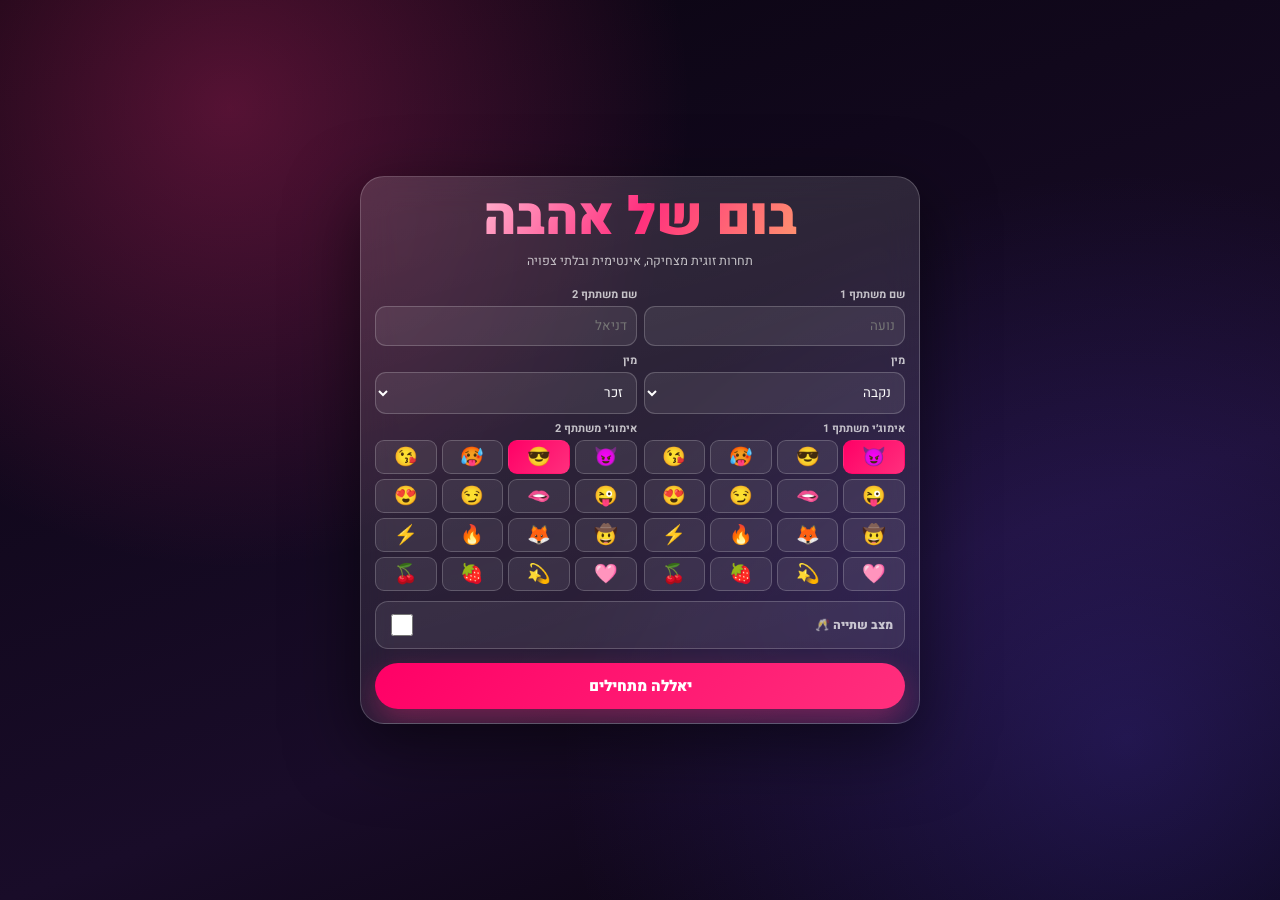
==== commit 4d4737dc: "Update index.html" ====
--- a/index.html
+++ b/index.html
@@ -14,17 +14,19 @@
 button,input,select{font-family:inherit}
 .bg{position:fixed;inset:0;z-index:0;background:radial-gradient(circle at 18% 12%,rgba(255,47,125,.3),transparent 35%),radial-gradient(circle at 88% 82%,rgba(95,73,255,.24),transparent 42%),linear-gradient(160deg,var(--bg),var(--bg2) 66%,#07020a)}
 .screen{position:fixed;inset:0;display:none;z-index:2}.show{display:flex}
-#start{align-items:center;justify-content:center;padding:10px;overflow:auto}
-.card{width:min(100%,560px);border:1px solid var(--line);border-radius:24px;padding:14px;background:linear-gradient(165deg,rgba(255,255,255,.14),rgba(255,255,255,.05));backdrop-filter:blur(18px);box-shadow:0 22px 70px rgba(0,0,0,.55)}
-h1{margin:0 0 6px;text-align:center;font-size:clamp(34px,9vw,52px);font-weight:900;line-height:1.05;background:linear-gradient(120deg,#fff,var(--pink),var(--gold));-webkit-background-clip:text;-webkit-text-fill-color:transparent}
+#start{align-items:center;justify-content:center;padding:10px;overflow:auto;overflow-x:hidden}
+.card{width:calc(100vw - 32px);max-width:560px;min-width:0;margin-inline:auto;overflow:hidden;border:1px solid var(--line);border-radius:24px;padding:14px;background:linear-gradient(165deg,rgba(255,255,255,.14),rgba(255,255,255,.05));backdrop-filter:blur(18px);box-shadow:0 22px 70px rgba(0,0,0,.55)}
+h1{margin:0 0 6px;text-align:center;font-size:clamp(30px,8vw,52px);font-weight:900;line-height:1.05;background:linear-gradient(120deg,#fff,var(--pink),var(--gold));-webkit-background-clip:text;-webkit-text-fill-color:transparent}
 .lead{margin:0 0 10px;text-align:center;color:var(--muted);font-size:12.5px;line-height:1.45}
-.g2{display:grid;grid-template-columns:1fr 1fr;gap:7px}
+.last-win{display:none;margin:0 0 9px;text-align:center;padding:7px 10px;border:1px solid rgba(255,209,102,.4);border-radius:13px;background:rgba(255,209,102,.1);color:#ffd166;font-size:12px;font-weight:900}
+.g2{display:grid;grid-template-columns:minmax(0,1fr) minmax(0,1fr);gap:7px}
+.g2>div{min-width:0}
 label{display:block;color:var(--muted);font-size:11px;font-weight:700;margin:6px 0 3px}
-input,select{width:100%;padding:9px;border-radius:11px;border:1px solid var(--line);background:rgba(255,255,255,.08);color:#fff}
+input,select{width:100%;min-width:0;padding:9px;border-radius:11px;border:1px solid var(--line);background:rgba(255,255,255,.08);color:#fff}
 .drink{display:flex;align-items:center;justify-content:space-between;gap:10px;margin-top:10px;padding:9px 11px;border:1px solid var(--line);border-radius:13px;background:rgba(255,255,255,.07);color:var(--muted);font-size:12px;font-weight:900}
 .drink input{width:22px;height:22px;accent-color:var(--pink)}
-.eg{display:grid;grid-template-columns:repeat(4,1fr);gap:5px}
-.emoji{height:34px;border:1px solid var(--line);border-radius:9px;background:rgba(255,255,255,.08);color:#fff;font-size:19px}
+.eg{display:grid;grid-template-columns:repeat(4,minmax(0,1fr));gap:5px}
+.emoji{min-width:0;height:34px;border:1px solid var(--line);border-radius:9px;background:rgba(255,255,255,.08);color:#fff;font-size:19px}
 .emoji.sel{border-color:transparent;background:linear-gradient(130deg,var(--pink2),var(--pink))}
 .main{width:100%;margin-top:11px;border:none;border-radius:999px;padding:12px;color:#fff;font-weight:900;font-size:15px;background:linear-gradient(130deg,var(--pink2),var(--pink));box-shadow:0 12px 30px rgba(255,47,125,.35)}
 
@@ -35,8 +37,10 @@
 .set{width:34px;height:34px;border-radius:50%;border:1px solid rgba(255,47,125,.6);background:rgba(255,255,255,.1);color:#fff;font-size:17px}
 .title{text-align:center;font-weight:900;font-size:17px;text-shadow:0 0 14px rgba(255,47,125,.4)}
 .players{display:grid;grid-template-columns:1fr 26px 1fr;gap:6px;align-items:center}
-.pc{min-height:44px;border:1px solid var(--line);border-radius:14px;display:flex;justify-content:center;align-items:center;gap:6px;background:rgba(255,255,255,.08);font-weight:900;font-size:14px;position:relative;padding:4px 7px}
+.pc{min-height:44px;border:1px solid var(--line);border-radius:14px;display:flex;justify-content:center;align-items:center;gap:6px;background:rgba(255,255,255,.08);font-weight:900;font-size:14px;position:relative;padding:4px 7px;min-width:0}
 .pc.a{border-color:var(--pink);background:rgba(255,47,125,.16);box-shadow:0 0 18px rgba(255,47,125,.33)}
+.pname{min-width:0;overflow:hidden;text-overflow:ellipsis;white-space:nowrap}
+.wins{flex:0 0 auto;min-width:24px;padding:1px 6px;border-radius:999px;border:1px solid rgba(255,209,102,.45);background:rgba(255,209,102,.12);color:#ffd166;font-size:11px;line-height:1.35;text-align:center}
 .fx{position:absolute;bottom:2px;left:4px;display:flex;gap:3px;font-size:10px;opacity:.92}
 .turn{text-align:center;padding:4px 10px;border:1px solid rgba(255,47,125,.5);border-radius:999px;background:rgba(255,47,125,.16);font-weight:900;font-size:13px;position:relative;overflow:hidden}
 .turn.endgame{border-color:#ff4f68;background:rgba(255,79,104,.2);box-shadow:0 0 16px rgba(255,79,104,.25)}
@@ -63,6 +67,7 @@
 .cell.seen.question{background:linear-gradient(145deg,#492777,#1f1133)}
 .cell.seen.temptation{background:linear-gradient(145deg,#035a5e,#032a2d)}
 .cell.seen.duel{background:linear-gradient(145deg,#672a5d,#2f112b)}
+.cell.seen.drink{background:linear-gradient(145deg,#5a1530,#250916)}
 .cell.seen.empty{background:linear-gradient(145deg,#2f2b3d,#181420)}
 .icon{font-size:23px;z-index:1}
 .badge{position:absolute;z-index:2;font-size:8px;padding:2px 4px;border-radius:7px;font-weight:900}
@@ -83,14 +88,14 @@
 
 .modal{position:fixed;inset:0;z-index:20;display:none;align-items:center;justify-content:center;padding:12px;background:rgba(0,0,0,.82);backdrop-filter:blur(8px)}
 .modal.show{display:flex}
-.mc{width:min(100%,420px);max-height:88dvh;overflow:auto;border:1px solid var(--line);border-radius:22px;padding:14px;text-align:center;background:linear-gradient(170deg,#251236,#11091b);box-shadow:0 24px 70px rgba(0,0,0,.7);animation:pop .2s ease}
+.mc{width:calc(100vw - 24px);max-width:420px;max-height:88dvh;overflow:auto;border:1px solid var(--line);border-radius:22px;padding:14px;text-align:center;background:linear-gradient(170deg,#251236,#11091b);box-shadow:0 24px 70px rgba(0,0,0,.7);animation:pop .2s ease}
 @keyframes pop{from{transform:scale(.94);opacity:.45}to{transform:scale(1);opacity:1}}
 .mi{font-size:52px;animation:shine 1.2s ease infinite alternate}
 @keyframes shine{from{filter:drop-shadow(0 0 2px rgba(255,255,255,.2))}to{filter:drop-shadow(0 0 14px rgba(255,209,102,.45))}}
 .mt{font-size:21px;font-weight:900;margin:5px 0}
 .mx{white-space:pre-line;line-height:1.55;color:rgba(255,255,255,.92);font-size:14px}
 .ma{display:grid;grid-template-columns:1fr 1fr;gap:7px;margin-top:10px}
-.mb{border:none;border-radius:999px;padding:11px;color:#fff;font-weight:900;background:linear-gradient(130deg,var(--pink2),var(--pink))}
+.mb{border:none;border-radius:999px;padding:11px;min-height:42px;color:#fff;font-weight:900;line-height:1.25;white-space:normal;overflow-wrap:break-word;background:linear-gradient(130deg,var(--pink2),var(--pink))}
 .mb.alt{border:1px solid var(--line);background:rgba(255,255,255,.12)}
 .mb.good{background:linear-gradient(130deg,#00c777,#00aa62)}
 .mb.bad{background:linear-gradient(130deg,#ff5a6e,#ff3450)}
@@ -98,13 +103,11 @@
 .timer-btn{border:1px solid rgba(255,209,102,.45);border-radius:999px;padding:9px 12px;background:rgba(255,209,102,.12);color:#ffd166;font-weight:900}
 .timer-display{font-size:28px;font-weight:900;color:#ffd166;text-shadow:0 0 14px rgba(255,209,102,.35)}
 
-.duel-count{font-size:40px;font-weight:900;color:#ffd166;text-shadow:0 0 16px rgba(255,209,102,.55)}
-.duel-row{display:grid;gap:8px;margin-top:10px}
-.duel-line{display:grid;grid-template-columns:82px 1fr 34px;gap:6px;align-items:center}
-.duel-name{font-size:12px;font-weight:800;color:#ffd9e9}
-.duel-bar{height:12px;border-radius:999px;background:rgba(255,255,255,.14);overflow:hidden;border:1px solid rgba(255,255,255,.2)}
-.duel-fill{height:100%;width:0%;background:linear-gradient(90deg,#00d07f,#52ffbe);transition:width .08s}
-.duel-score{font-size:12px;font-weight:900}
+.emoji-task{margin-top:10px;padding:9px;border:1px solid var(--line);border-radius:13px;background:rgba(255,255,255,.06)}
+.emoji-picked{min-height:30px;margin-bottom:8px;font-size:24px;font-weight:900;color:#ffd166}
+.emoji-mini{display:grid;grid-template-columns:repeat(6,1fr);gap:5px}
+.emoji-mini button{height:32px;border:1px solid var(--line);border-radius:9px;background:rgba(255,255,255,.08);color:#fff;font-size:18px}
+.emoji-mini button.sel{border-color:var(--gold);background:rgba(255,209,102,.22)}
 .impact{animation:impact .22s ease}
 @keyframes impact{0%{transform:scale(1)}50%{transform:scale(1.09)}100%{transform:scale(1)}}
 
@@ -123,8 +126,19 @@
 @keyframes bounce{from{transform:translateY(0) scale(1)}to{transform:translateY(-8px) scale(1.08)}}
 .stats{display:grid;grid-template-columns:1fr 1fr;gap:6px;margin-top:8px}
 .stat{padding:8px;border:1px solid var(--line);border-radius:10px;background:rgba(255,255,255,.08);font-size:12px}
-
-@media(max-width:390px){.board{height:min(70dvh,650px)}.pc{min-height:40px;font-size:12px}.mv{height:36px}.mt{font-size:19px}}
+.debug-panel{position:fixed;z-index:18;top:8px;right:8px;display:none;width:min(300px,calc(100vw - 16px));gap:6px;padding:10px;border:1px solid rgba(255,209,102,.55);border-radius:14px;background:rgba(14,8,24,.94);box-shadow:0 14px 40px rgba(0,0,0,.45);font-size:12px}
+.debug-panel.show{display:grid}
+.debug-title{font-weight:900;color:#ffd166;text-align:center}
+.debug-grid{display:grid;grid-template-columns:1fr 1fr;gap:5px}
+.debug-panel button,.debug-panel select,.debug-panel input{min-height:32px;border-radius:9px;border:1px solid rgba(255,255,255,.22);background:rgba(255,255,255,.1);color:#fff;font-size:12px;font-weight:800}
+.debug-panel input{text-align:center}
+.debug-panel button{padding:6px}
+.debug-panel .danger{border-color:rgba(255,79,104,.7);background:rgba(255,79,104,.18)}
+
+@media(max-width:390px){.board{height:min(70dvh,650px)}.pc{min-height:40px;font-size:12px}.wins{font-size:10px;min-width:22px;padding:1px 5px}.mv{height:36px}.mt{font-size:19px}.mx{font-size:13px}.timer-display{font-size:24px}}
+@media(max-width:760px){#start{align-items:flex-start}.card{padding:12px}#start .g2{grid-template-columns:1fr}#start .eg{grid-template-columns:repeat(3,minmax(0,1fr))}}
+@media(max-width:350px){.ma{grid-template-columns:1fr!important}.mc{padding:12px}.mb{min-height:40px;padding:10px}.players{grid-template-columns:minmax(0,1fr) 22px minmax(0,1fr);gap:4px}}
+@media(max-width:430px){.debug-panel{left:8px;right:8px;top:8px;max-height:50dvh;overflow:auto}}
 @media(max-height:730px){.title{display:none}.board{height:min(68dvh,620px)}.mv{height:36px}}
 </style>
 </head>
@@ -134,18 +148,19 @@
   <div class="card">
     <h1>בום של אהבה</h1>
     <p class="lead">תחרות זוגית מצחיקה, אינטימית ובלתי צפויה</p>
-    <div class="g2"><div><label>שם שחקן/ית 1</label><input id="n1" placeholder="נועה"></div><div><label>שם שחקן/ית 2</label><input id="n2" placeholder="דניאל"></div></div>
+    <div id="lastWinner" class="last-win"></div>
+    <div class="g2"><div><label>שם משתתף 1</label><input id="n1" placeholder="נועה"></div><div><label>שם משתתף 2</label><input id="n2" placeholder="דניאל"></div></div>
     <div class="g2"><div><label>מין</label><select id="g1"><option value="f">נקבה</option><option value="m">זכר</option></select></div><div><label>מין</label><select id="g2"><option value="m">זכר</option><option value="f">נקבה</option></select></div></div>
-    <div class="g2"><div><label>אימוג׳י שחקן/ית 1</label><div id="e1" class="eg"></div></div><div><label>אימוג׳י שחקן/ית 2</label><div id="e2" class="eg"></div></div></div>
-    <label class="drink"><span>מצב שתייה 🍷</span><input id="drinkMode" type="checkbox"></label>
+    <div class="g2"><div><label>אימוג׳י משתתף 1</label><div id="e1" class="eg"></div></div><div><label>אימוג׳י משתתף 2</label><div id="e2" class="eg"></div></div></div>
+    <label class="drink"><span>מצב שתייה 🥂</span><input id="drinkMode" type="checkbox"></label>
     <button class="main" id="startBtn">יאללה מתחילים</button>
   </div>
 </section>
 <section id="game" class="screen">
   <div class="wrap">
     <div class="top">
-      <div class="head"><button id="settingsBtn" class="set">⚙️</button><div class="title">בום של אהבה</div><div></div></div>
-      <div class="players"><div id="pc0" class="pc"><span id="pe0"></span><span id="pn0"></span><div id="fx0" class="fx"></div></div><div>VS</div><div id="pc1" class="pc"><span id="pe1"></span><span id="pn1"></span><div id="fx1" class="fx"></div></div></div>
+      <div class="head"><button id="settingsBtn" class="set">⚙️</button><div id="gameTitle" class="title">בום של אהבה</div><div></div></div>
+      <div class="players"><div id="pc0" class="pc"><span id="pe0"></span><span id="pn0" class="pname"></span><span id="pw0" class="wins"></span><div id="fx0" class="fx"></div></div><div>VS</div><div id="pc1" class="pc"><span id="pe1"></span><span id="pn1" class="pname"></span><span id="pw1" class="wins"></span><div id="fx1" class="fx"></div></div></div>
       <div id="turn" class="turn"></div>
     </div>
     <div class="board-wrap"><div id="board" class="board"></div><div id="layer" class="layer"></div><div id="t0" class="tk"></div><div id="t1" class="tk"></div></div>
@@ -153,240 +168,269 @@
   </div>
 </section>
 <div id="modal" class="modal"><div class="mc"><div id="mi" class="mi"></div><div id="mt" class="mt"></div><div id="mx" class="mx"></div><div id="ma" class="ma"></div></div></div>
+<div id="debugPanel" class="debug-panel" dir="rtl">
+  <div class="debug-title">DEBUG</div>
+  <button id="dbgReveal" type="button">חשיפת כל הלוח</button>
+  <div class="debug-grid">
+    <button id="dbgBomb" type="button">הבא = פצצה</button>
+    <button id="dbgDuel" type="button">הבא = דו־קרב</button>
+    <button id="dbgDrink" type="button">הבא = שתייה</button>
+    <button id="dbgEmpty" type="button">הבא = ריקה</button>
+    <button id="dbgGoal" type="button">הבא = גביע</button>
+    <button id="dbgReset" class="danger" type="button">איפוס משחק</button>
+  </div>
+  <select id="dbgPlayer"><option value="0">משתתף 1</option><option value="1">משתתף 2</option></select>
+  <div class="debug-grid"><input id="dbgR" type="number" min="0" max="7" value="7" aria-label="row"><input id="dbgC" type="number" min="0" max="5" value="5" aria-label="column"></div>
+  <button id="dbgMove" type="button">העבר למיקום</button>
+</div>
 <div id="confetti" class="cf"></div><div id="toasts" class="toast-wrap"></div>
 <script>
-const ROWS=8,COLS=6,START=[7,5],GOAL=[0,0],IC={kiss:"💋",task:"🎯",question:"❔",temptation:"❓",duel:"⚔️",empty:"",bomb:"💣",goal:"🏆"},EM=["😈","😎","🥵","😘","😜","🫦","😏","😍","🤠","🦊","🔥","⚡","🩷","💫","🍓","🍒"];
+const ROWS=8,COLS=6,START=[7,5],GOAL=[0,0],IC={kiss:"💋",task:"🎯",question:"❔",temptation:"❓",duel:"⚔️",drink:"🥂",empty:"",bomb:"💣",goal:"🏆"},EM=["😈","😎","🥵","😘","😜","🫦","😏","😍","🤠","🦊","🔥","⚡","🩷","💫","🍓","🍒"];
 const $=id=>document.getElementById(id),board=$("board"),layer=$("layer"),modal=$("modal");
-const S={e1:"😈",e2:"😎",board:[],players:[],cur:0,turn:1,busy:false,over:false,pending:null,advance:false,forced:[null,null],history:{kiss:[],task:[],question:[],duel:[],tempt:[]},endgameShown:false,modalVersion:0,duelState:null,timer:null,drink:false,stats:{bombs:0,duels:0,risks:0}};
-const W={m:{give:"תן",do:"עשה",say:"אמור",ask:"שאל",whisper:"לחש",choose:"בחר",look:"הסתכל",describe:"תאר"},f:{give:"תני",do:"עשי",say:"אמרי",ask:"שאלי",whisper:"לחשי",choose:"בחרי",look:"הסתכלי",describe:"תארי"}};
+const S={e1:"😈",e2:"😎",board:[],players:[],cur:0,turn:1,busy:false,over:false,pending:null,advance:false,manualMove:null,actor:null,history:{kiss:[],task:[],question:[],duel:[],tempt:[],drink:[]},endgameShown:false,modalVersion:0,timer:null,drink:false,stats:{bombs:0,duels:0,risks:0},debug:false,debugForce:null,debugTaps:[]};
+const W={
+  m:{give:"תן",do:"עשה",say:"אמור",ask:"שאל",whisper:"לחש",choose:"בחר",look:"הסתכל",describe:"תאר",tell:"ספר",try:"נסה",hold:"החזק",invent:"המצא",make:"גרום",take:"קח",return:"חזור",drink:"שתה",stand:"עמוד",show:"הראה",perform:"בצע",start:"תלחץ",answer:"ענה",count:"מנה",touch:"גע",keep:"שמור",win:"ניצח",fail:"נכשל",ready:"מוכן"},
+  f:{give:"תני",do:"עשי",say:"אמרי",ask:"שאלי",whisper:"לחשי",choose:"בחרי",look:"הסתכלי",describe:"תארי",tell:"ספרי",try:"נסי",hold:"החזיקי",invent:"המציאי",make:"גרמי",take:"קחי",return:"חזרי",drink:"שתי",stand:"עמדי",show:"הראי",perform:"בצעי",start:"תלחצי",answer:"עני",count:"מני",touch:"געי",keep:"שמרי",win:"ניצחה",fail:"נכשלה",ready:"מוכנה"}
+};
+const WIN_KEY="boomLifetimeWins";
 const Audio={ctx:null,muted:false,ensure(){if(this.muted)return null;if(!this.ctx){const C=window.AudioContext||window.webkitAudioContext;if(!C)return null;this.ctx=new C}return this.ctx},setMuted(v){this.muted=v;if(v&&this.ctx&&this.ctx.state==="running")this.ctx.suspend();if(!v&&this.ctx&&this.ctx.state==="suspended")this.ctx.resume()},play(t){const a=this.ensure();if(!a)return;const m={tap:[370,.03],good:[620,.06],bad:[220,.09],bomb:[130,.14],win:[760,.2]}[t]||[420,.05];const o=a.createOscillator(),g=a.createGain();o.connect(g);g.connect(a.destination);o.type="sine";o.frequency.value=m[0];g.gain.value=.03;o.start();o.stop(a.currentTime+m[1])}};
 const DB = {
-  kiss: [
-    "{actor}, עליך/עלייך לתת ל{target} נשיקה איטית של 10 שניות",
-    "{actor}, עליך/עלייך לתת ל{target} נשיקה בצוואר למשך 30 שניות",
-    "{actor}, עליך/עלייך לתת ל{target} 3 נשיקות במקומות בגוף לבחירתו/ה",
-    "{actor}, עליך/עלייך ללחוש ל{target} משהו שמדליק אותך",
-    "{actor}, עליך/עלייך לחבק את {target} במשך 20 שניות בלי לדבר",
-    "{actor}, עליך/עלייך להביט ל{target} בעיניים במשך 15 שניות",
-    "{actor}, עליך/עלייך לבחור איפה לקבל נשיקה מ{target}",
-    "{actor}, עליך/עלייך לתת ל{target} נשיקה של דקה שלמה",
-    "{actor}, עליך/עלייך לרקוד מול {target} ריקוד מפתה במשך 20 שניות",
-    "{actor}, עליך/עלייך להגיד ל{target} מה הכי מושך אותך בו/בה",
-    "{actor}, עליך/עלייך לתת ל{target} נשיקה בזמן שהוא/היא עוצם/ת עיניים",
-    "{actor}, עליך/עלייך ללחוש ל{target} זיכרון מיני אהוב",
-    "{actor}, עליך/עלייך לתת ל{target} נשיקה איטית במיוחד",
-    "{actor}, עליך/עלייך ללחוש ל{target} משהו שלא היית אומר/ת ליד אנשים",
-    "{actor}, עליך/עלייך לבחור איפה {target} ינשק/תנשק אותך",
-    "{actor}, עליך/עלייך להתקרב לאוזן של {target} וללחוש משהו מפתה",
-    "{actor}, עליך/עלייך לומר ל{target} מה היית רוצה לעשות איתו/איתה עכשיו",
-    "{actor}, עליך/עלייך ללחוש ל{target} משהו שאת/ה רוצה שיקרה אחרי המשחק",
-    "{actor}, עליך/עלייך לבחור כמה שניות הנשיקה הבאה תימשך"
+  kiss:[
+    "{actor}, {give} ל{target} נשיקה איטית של 10 שניות",
+    "{actor}, {whisper} ל{target} משפט אחד שמדליק אותך",
+    "{actor}, {choose} מקום אחד שבו {target} ינשק אותך",
+    "{actor}, {look} ל{target} בעיניים במשך 15 שניות בלי לצחוק",
+    "{actor}, {give} ל{target} נשיקה קצרה ואז מחמאה חצופה",
+    "{actor}, {whisper} ל{target} סוד קטן שלא אמרת היום",
+    "{actor}, {do} מבט מפתה ל{target} במשך 10 שניות",
+    "{actor}, {give} ל{target} חיבוק צמוד של 20 שניות",
+    "{actor}, {tell} ל{target} איפה הכי בא לך לקבל נשיקה",
+    "{actor}, {give} ל{target} שלוש נשיקות קצרות לבחירתך",
+    "{actor}, {say} ל{target} מה הכי מושך אותך עכשיו",
+    "{actor}, {whisper} ל{target} משפט שאסור לומר בקול רם",
+    "{actor}, {choose} נשיקה אחת: מצח, צוואר או שפתיים",
+    "{actor}, {give} ל{target} נשיקה איטית במיוחד",
+    "{actor}, {tell} ל{target} איזה מגע שלו הכי מסוכן לך",
+    "{actor}, {do} צעידה איטית לכיוון {target} וסיים במבט",
+    "{actor}, {say} ל{target} מחמאה אחת שתגרום לו לזוז בכיסא",
+    "{actor}, {give} ל{target} נשיקה של 12 שניות בדיוק"
   ],
-
-  task: [
-    "{actor}, עליך/עלייך לעשות חיקוי מצחיק של {target}",
-    "{actor}, עליך/עלייך לומר ל{target} מחמאה מרגשת",
-    "{actor}, עליך/עלייך לתאר את {target} ב־3 אימוג׳ים בלבד",
-    "{actor}, עליך/עלייך לעשות עם {target} סלפי זוגי הכי מוגזם שאפשר",
-    "{actor}, עליך/עלייך לדבר כאילו אתם בדייט ראשון במשך 2 דקות",
-    "{actor}, עליך/עלייך לספר ל{target} פדיחה מצחיקה שלך",
-    "{actor}, עליך/עלייך לחקות פרסומת רומנטית ל{target}",
-    "{actor}, עליך/עלייך לומר משהו אחד שאת/ה אוהב/ת ב{target}",
-    "{actor}, עליך/עלייך לעמוד על רגל אחת במשך 40 שניות",
-    "{actor}, עליך/עלייך להגיד ל{target} משהו שלא אמרת הרבה זמן",
-    "{actor}, עליך/עלייך לעשות עם {target} פוזת זוג אינסטגרם מוגזמת",
-    "{actor}, עליך/עלייך לדבר כמו קריין טלוויזיה במשך 20 שניות",
-    "{actor}, עליך/עלייך להמציא ל{target} כינוי זוגי חדש",
-    "{actor}, עליך/עלייך לעשות פרצוף מפתה במשך 10 שניות בלי לצחוק",
-    "{actor}, עליך/עלייך לגרום ל{target} להסמיק",
-    "{actor}, עליך/עלייך לדבר כמו מאהב/ת צרפתי/ה במשך 20 שניות",
-    "{actor}, עליך/עלייך לעשות מבט מפתה מוגזם",
-    "{actor}, עליך/עלייך לעשות הליכת דוגמן/ית מול {target}",
-    "{actor}, עליך/עלייך להכריז למה {target} הוא/היא הפרס שלך",
-    "{actor}, עליך/עלייך לדבר כאילו את/ה בפרסומת לבושם",
-    "{actor}, עליך/עלייך לנסות לפתות את {target} במשפט אחד בלבד",
-    "{actor}, עליך/עלייך להציג את עצמך ל{target} כאילו את/ה סלבריטי",
-    "{actor}, עליך/עלייך לעשות ריקוד ניצחון מוגזם",
-    "{actor}, עליך/עלייך לדבר כאילו את/ה בסרט רומנטי גרוע",
-    "{actor}, עליך/עלייך לעשות מבט דרמטי ולהחזיק אותו 10 שניות",
-    "{actor}, עליך/עלייך להמציא ל{target} שם במה סקסי",
-    "{actor}, עליך/עלייך להמציא ריקוד ניצחון מוגזם ל-10 שניות",
-    "{actor}, עליך/עלייך לגרום ל{target} לצחוק בלי לגעת בו/בה",
-    "{actor}, עליך/עלייך לומר ל{target} מחמאה בצורה הכי דרמטית שיש",
-    "{actor}, עליך/עלייך לעשות חיקוי מצחיק של דייט ראשון",
-    "{actor}, עליך/עלייך לבצע את המשימה הבאה בלי להתווכח",
-    "{actor}, עליך/עלייך להמציא סלוגן זוגי מצחיק לשניכם",
-    "{actor}, עליך/עלייך לעשות פוזה מוגזמת ולתת ל{target} לצלם בזיכרון"
+  task:[
+    "{actor}, {do} ריקוד ניצחון מוגזם במשך 10 שניות",
+    "{actor}, {stand} על רגל אחת במשך 20 שניות",
+    "{actor}, {say} משפט פתיחה גרוע במיוחד ל{target}",
+    "{actor}, {do} פרצוף מפתה במשך 10 שניות בלי לצחוק",
+    "{actor}, {invent} לעצמך שם במה סקסי",
+    "{actor}, {tell} פדיחה קצרה בדייט או בפלרטוט",
+    "{actor}, {show} הליכת דוגמן מוגזמת מקצה החדר וחזרה",
+    "{actor}, {say} מחמאה ל{target} בקול של קריין דרמטי",
+    "{actor}, {do} חיקוי של אדם שמנסה להתחיל איתך",
+    "{actor}, {invent} סלוגן פרסומת לגוף שלך",
+    "{actor}, {try} להצחיק את {target} במשפט אחד בלבד",
+    "{actor}, {say} שלוש מילים שמתארות את הערב הזה",
+    "{actor}, {do} מבט של נבל רומנטי במשך 8 שניות",
+    "{actor}, {tell} ל{target} מה הפרס שלך אם תנצח במשחק",
+    "{actor}, {perform} נאום זכייה של 15 שניות",
+    "{actor}, {invent} כינוי חדש וחצוף ל{target}",
+    "{actor}, {do} פוזת שער מגזין ל-10 שניות",
+    "{actor}, {say} ל{target} משפט אחד שיישאר לו בראש",
+    "{actor}, {try} לפתות את {target} בלי לזוז מהמקום",
+    "{actor}, {do} חיקוי של דייט ראשון מביך",
+    "{actor}, {count} לאחור מ-10 בקול הכי דרמטי שלך",
+    "{actor}, {choose} אימוג'י שמייצג אותך עכשיו והסבר במילה",
+    "{actor}, {show} תנועת ניצחון אישית",
+    "{actor}, {say} משפט רומנטי כאילו זו טלנובלה",
+    "{actor}, {do} קריצה מושלמת או שלם בקנס: מחמאה ל{target}",
+    "{actor}, {tell} מה הכוח הסודי שלך בפלרטוט",
+    "{actor}, {try} להישאר רציני במשך 15 שניות בזמן ש{target} מסתכל עליך",
+    "{actor}, {invent} שם למשקה שהיה נקרא על שמך",
+    "{actor}, {do} פרסומת של 10 שניות לבושם דמיוני",
+    "{actor}, {say} בקול נמוך: אני באתי לנצח"
   ],
-
-  question: [
-    "{actor}, מה הדבר שהכי מושך אותך ב{target}?",
-    "{actor}, איזה רגע עם {target} היית רוצה לחוות שוב?",
-    "{actor}, מה הדבר הכי חמוד ש{target} עושה בלי לשים לב?",
-    "{actor}, איזה סוג מגע מ{target} הכי מרגיע אותך?",
-    "{actor}, מה הדבר הראשון ששמת לב אליו אצל {target}?",
-    "{actor}, מה הדייט הכי טוב שהיה לכם יחד?",
-    "{actor}, מה הדבר הכי מצחיק שקרה לך עם {target}?",
-    "{actor}, איזה הרגל קטן של {target} את/ה אוהב/ת?",
-    "{actor}, מה הכי חסר לך כשאתם לא יחד?",
-    "{actor}, איזה כינוי הכי מתאים ל{target}?",
-    "{actor}, מתי הרגשת הכי קרוב/ה ל{target}?",
-    "{actor}, מה הכי מדליק אותך ש{target} עושה?",
-    "{actor}, איזה טיול זוגי היית רוצה לעשות עם {target}?",
-    "{actor}, מה הדבר הכי רומנטי ש{target} עשה/עשתה בשבילך?",
-    "{actor}, איזה רגע גרם לך להבין שזה רציני ביניכם?",
-    "{actor}, אם אתם זוג בסרט — איזה סרט זה?",
-    "{actor}, מי יותר דרמטי בזוגיות — את/ה או {target}?",
+  question:[
+    "{actor}, מה הדבר הכי מושך בעיניך אצל {target}?",
+    "{actor}, איזה רגע עם {target} היית רוצה לשחזר?",
+    "{actor}, מה המחמאה הכי טובה שקיבלת מ{target}?",
+    "{actor}, איזה מבט של {target} הכי מסיח את דעתך?",
     "{actor}, מה הכי מצחיק אותך אצל {target}?",
-    "{actor}, מה הדבר שהכי היית רוצה לעשות עם {target} השנה?",
-    "{actor}, מה המחמאה הכי זכורה שקיבלת מ{target}?",
-    "{actor}, מה הדבר הכי מסוכן שהיית עושה עם {target}?",
-    "{actor}, איזה מבט של {target} הכי עושה לך את זה?",
-    "{actor}, מתי הכי רצית לנשק את {target}?",
-    "{actor}, מה הדבר הכי שובב שחשבת על {target}?",
-    "{actor}, איזה רגע עם {target} גרם לך לאבד ריכוז?",
-    "{actor}, מתי {target} הכי סקסי/ת בעיניך?",
-    "{actor}, מה הדבר הכי לא צפוי שמדליק אותך?",
-    "{actor}, איפה הכי לא מתאים לכם להתנשק?",
-    "{actor}, איזה משפט של {target} הכי נשאר לך בראש?",
-    "{actor}, מה הדבר הכי מפתיע ש{target} עושה?",
-    "{actor}, מתי {target} הכי יפה בעיניך?"
+    "{actor}, איפה היה הדייט הכי מוצלח שלכם?",
+    "{actor}, מה הדבר הכי שובב שחשבת היום?",
+    "{actor}, איזה כינוי מתאים ל{target} הערב?",
+    "{actor}, מה {target} עושה בלי לדעת שזה מדליק?",
+    "{actor}, איזה שיר מתאים למתח ביניכם עכשיו?",
+    "{actor}, מה היית רוצה ש{target} יעשה יותר?",
+    "{actor}, איזה מגע הכי מרגיע אותך?",
+    "{actor}, מה הדבר הכי לא צפוי שמושך אותך?",
+    "{actor}, מי מביניכם תחרותי יותר ולמה?",
+    "{actor}, מה היה גורם לך להסמיק עכשיו?",
+    "{actor}, איזה משפט של {target} נשאר לך בראש?",
+    "{actor}, מה הדבר הכי חמוד ש{target} עושה?",
+    "{actor}, מתי הרגשת הכי קרוב ל{target}?",
+    "{actor}, מה הפרס שהיית מעניק ל{target} הערב?",
+    "{actor}, איזה רגע ביניכם הרגיש כמו סרט?",
+    "{actor}, מה הדבר שהכי בא לך לעשות אחרי המשחק?",
+    "{actor}, איזה סוד קטן אפשר לחשוף עכשיו?",
+    "{actor}, מה הופך אותך ליריב מסוכן במשחק הזה?",
+    "{actor}, מה הצעד הבא שלך כדי לנצח?"
   ],
-
-  duel: [
-    "{actor} ו{target}, קרב מבטים מתחיל עכשיו — הראשון שצוחק מפסיד",
-    "{actor} ו{target}, אבן נייר ומספריים — הטוב מ־3",
-    "{actor} ו{target}, הראשון שאומר 10 מדינות בעולם מנצח",
+  duel:[
+    "{actor} ו{target}, קרב מבטים של 30 שניות: הראשון שצוחק מפסיד",
+    "{actor} ו{target}, אבן נייר ומספריים: הטוב משלושה מנצח",
+    "{actor} ו{target}, הראשון שאומר 7 ערים בישראל מנצח",
     "{actor} ו{target}, הראשון שנוגע במשהו אדום מנצח",
-    "{actor} ו{target}, הראשון שאומר 5 חיות מנצח",
-    "{actor} ו{target}, הראשון שאומר 5 שירים מנצח",
-    "{actor} ו{target}, הראשון שאומר 7 סרטים מנצח",
-    "{actor} ו{target}, הראשון שאומר 5 מותגים מנצח",
-    "{actor} ו{target}, הראשון שאומר 6 ערים בעולם מנצח",
+    "{actor} ו{target}, הראשון שאומר 6 מאכלים מנצח",
+    "{actor} ו{target}, הראשון שאומר 5 סרטים רומנטיים מנצח",
+    "{actor} ו{target}, הראשון שאומר 8 חיות מנצח",
+    "{actor} ו{target}, הראשון שמביא חפץ קטן ורך מנצח",
+    "{actor} ו{target}, הראשון שאומר 5 שירי אהבה מנצח",
+    "{actor} ו{target}, הראשון שאומר 6 מותגים מנצח",
+    "{actor} ו{target}, הראשון שמחזיק פוזה דרמטית 10 שניות מנצח",
+    "{actor} ו{target}, הראשון שאומר 5 דברים ורודים מנצח",
+    "{actor} ו{target}, הראשון שאומר 6 אפליקציות מנצח",
     "{actor} ו{target}, הראשון שנוגע במשהו שחור מנצח",
-    "{actor} ו{target}, הראשון שאומר 5 מאכלים מנצח",
-    "{actor} ו{target}, קרב מבטים — 30 שניות בלי למצמץ",
-    "{actor} ו{target}, הראשון שאומר 5 אפליקציות מנצח",
-    "{actor} ו{target}, הראשון שאומר 5 צבעים באנגלית מנצח",
-    "{actor} ו{target}, הראשון שאומר 5 שחקנים מפורסמים מנצח",
-    "{actor} ו{target}, הראשון שאומר 5 חיות ים מנצח"
+    "{actor} ו{target}, הראשון שאומר 5 מילים שמתחילות באות מ' מנצח",
+    "{actor} ו{target}, הראשון שאומר 4 מקומות לדייט מנצח",
+    "{actor} ו{target}, הראשון שממציא שם לסרט עליכם מנצח",
+    "{actor} ו{target}, הראשון שאומר 6 צבעים באנגלית מנצח",
+    "{actor} ו{target}, הראשון שמסיים משפט פתיחה מצחיק מנצח",
+    "{actor} ו{target}, הראשון שאומר 5 קינוחים מנצח"
   ],
-
-  tempt: [
-    {
-      c: "{actor}, יש לך 15 שניות לומר 10 ערים בישראל",
-      win: "+2 צעדים",
-      lose: "חזור/חזרי 2 צעדים",
-      e: "m2"
-    },
-    {
-      c: "{actor}, אמור/אמרי 8 חיות תוך 15 שניות",
-      win: "+2 צעדים",
-      lose: "חזור/חזרי 2 צעדים",
-      e: "force"
-    },
-    {
-      c: "{actor} ו{target}, תגידו מספר מ־1 עד 10 באותו זמן. אם {actor} ניחש/ה את המספר של {target}",
-      win: "+3 צעדים",
-      lose: "חזור/חזרי 2 צעדים",
-      e: "m2"
-    },
-    {
-      c: "{actor}, יש לך 20 שניות לומר 8 מדינות בעולם",
-      win: "+2 צעדים",
-      lose: "חזור/חזרי 2 צעדים",
-      e: "m2"
-    },
-    {
-      c: "{actor}, יש לך 10 שניות לומר 5 מחמאות מוגזמות ל{target}",
-      win: "+2 צעדים",
-      lose: "חזור/חזרי צעד אחד",
-      e: "force"
-    }
+  tempt:[
+    {c:"{actor}, יש לך 15 שניות לומר 8 ערים בישראל",win:"+2 צעדים",lose:"חזרה צעד אחד בלי להפעיל קובייה"},
+    {c:"{actor}, יש לך 15 שניות לומר 8 חיות",win:"+2 צעדים",lose:"חזרה צעד אחד בלי להפעיל קובייה"},
+    {c:"{actor}, יש לך 20 שניות לומר 6 מדינות בעולם",win:"+2 צעדים",lose:"חזרה צעד אחד בלי להפעיל קובייה"},
+    {c:"{actor}, יש לך 10 שניות לומר 4 מחמאות חצופות ל{target}",win:"+2 צעדים",lose:"חזרה צעד אחד בלי להפעיל קובייה"},
+    {c:"{actor}, יש לך 15 שניות להמציא 5 כינויי פלרטוט",win:"+3 צעדים",lose:"חזרה צעד אחד בלי להפעיל קובייה"},
+    {c:"{actor}, יש לך 12 שניות לומר 5 דברים סקסיים בצבע אדום",win:"+2 צעדים",lose:"חזרה צעד אחד בלי להפעיל קובייה"},
+    {c:"{actor}, יש לך 20 שניות לספר סיפור פיתוי בשלושה משפטים",win:"+3 צעדים",lose:"חזרה צעד אחד בלי להפעיל קובייה"},
+    {c:"{actor}, יש לך 15 שניות לומר 6 מילים שמתחילות באות ש'",win:"+2 צעדים",lose:"חזרה צעד אחד בלי להפעיל קובייה"}
   ],
+  drink:[
+    "{actor}, {drink} לגימה קטנה לכבוד התחרות 🥂",
+    "{actor}, {choose} מי מרים כוס עכשיו 🥂",
+    "{actor}, {say} טוסט קצר ל{target} ואז {drink} לגימה 🥂",
+    "{actor}, {drink} לגימה אם חייכת בתור האחרון 🥂",
+    "{actor}, {choose} כלל שתייה קטן לתור הבא בלבד 🥂",
+    "{actor}, {drink} לגימה ותגיד מילה אחת על מצב הרוח שלך 🥂"
+  ]
 };
 const TEXTS = {
-  bomb: [
-    "💣 בום! חזרה להתחלה",
-    "💣 אאוץ׳… הפצצה עדיין פעילה",
-    "💣 אולי היית צריך/ה לזכור איפה היא הייתה",
-    "💣 המשחק נהיה מסוכן יותר",
-    "💣 הפעם זה כאב",
-    "💣 נראה ש{target} נהנה/ית מזה 😈",
-    "💣 הזהרנו אותך לא ללכת לשם",
-    "💣 הלחץ מתחיל לעבוד",
-    "💣 חזרה לנקודת ההתחלה",
-    "💣 כמעט הגעת… ואז הכול התפוצץ",
-    "💣 אולי בפעם הבאה תקשיב/י לאינטואיציה",
-    "💣 {target} כנראה כבר זוכר/ת איפה זה היה",
-    "💣 ברוך/ה הבא/ה שוב להתחלה"
+  bomb:[
+    "💣 {actor}, בום! חזרה להתחלה",
+    "💣 {actor}, הפצצה נשארת שם. לזכור לפעם הבאה",
+    "💣 {actor}, זה כאב אבל המשחק ממשיך",
+    "💣 {actor}, התחלה מחדש. {target} כבר מחייך",
+    "💣 {actor}, הפעם הלוח ניצח אותך",
+    "💣 {actor}, צעד אחד לא זהיר והכול התפוצץ",
+    "💣 {actor}, חזרת להתחלה בלי ויכוחים",
+    "💣 {actor}, עכשיו כולם יודעים איפה מסוכן",
+    "💣 {actor}, כמעט יפה. כמעט",
+    "💣 {actor}, הפצצה הזאת עדיין פעילה"
   ],
-
-  victory: [
-    "🏆 {actor}, זכיתם בגביע האהבה",
-    "🏆 אתם רשמית הזוג הכי מסוכן במשחק",
-    "🏆 שורדי הפצצות של הערב",
-    "🏆 אלופי הדו־קרב",
-    "🏆 אף אחד כבר לא יעצור אתכם",
-    "🏆 הזוג הכי כאוטי במשחק",
-    "🏆 הפכתם למכורי סיכון רשמיים",
-    "🏆 המשחק נגמר… אבל המתח ממש לא",
-    "🏆 הגיע הזמן לחגוג את הניצחון",
-    "🏆 גביע האהבה בידיים שלכם",
-    "🏆 ניצחתם אחרי קרב לא פשוט",
-    "🏆 הפעם הפצצות לא עצרו אתכם",
-    "🏆 יש לכם רשמית זכויות התרברבות",
-    "🏆 המשחק הזה היה שייך לכם מהרגע הראשון",
-    "🏆 עכשיו תראו מי מנצח במשחק חוזר 😈"
+  victory:[
+    "🏆 {actor}, לקחת את גביע האהבה",
+    "🏆 {actor}, ניצחת עם סטייל ועם חיוך מסוכן",
+    "🏆 {actor}, הלוח ניסה לעצור אותך ולא הצליח",
+    "🏆 {actor}, יש לך זכויות התרברבות עד המשחק הבא",
+    "🏆 {actor}, זה היה ניצחון מתוק ותחרותי",
+    "🏆 {actor}, הפצצות והדו-קרבים לא הספיקו",
+    "🏆 {actor}, עכשיו הגיע הזמן לחגוג",
+    "🏆 {actor}, ניצחת והמתח נשאר באוויר"
   ]
 };
 
-function pickText(type){
+function pickText(type,idx=actorIndex()){
   const arr = TEXTS[type];
   if(!arr || !arr.length) return "";
-  return fmt(arr[Math.floor(Math.random() * arr.length)]);
-}
-const DRINKS=["מצב שתייה: קחו שלוק קטן.","מצב שתייה: מי שצחק/ה ראשון/ה לוקח/ת שלוק.","מצב שתייה: לפני שממשיכים, תרימו לחיים."];
-function maybeDrinkText(x){return S.drink&&Math.random()<.16?`${x}\n\n${DRINKS[Math.floor(Math.random()*DRINKS.length)]}`:x}
+  return fmt(arr[Math.floor(Math.random() * arr.length)],idx);
+}
+function stepText(n){return n===1?"צעד אחד":`${n} צעדים`}
+function manualStepText(n){return `${stepText(n)} ${n===1?"ידני":"ידניים"}`}
+function wonText(i){const p=S.players[i];return `${p.name} ${p.gender==="m"?"ניצח":"ניצחה"}`}
+function readWins(){try{const x=JSON.parse(localStorage.getItem(WIN_KEY)||"{}");return x&&typeof x==="object"?x:{}}catch(_e){return {}}}
+function writeWins(x){try{localStorage.setItem(WIN_KEY,JSON.stringify(x))}catch(_e){}}
+function resetWins(){try{localStorage.removeItem(WIN_KEY);localStorage.removeItem("boomLastWinner")}catch(_e){}if(S.players.length){S.players.forEach(p=>p.wins=0);ui()}}
+function winKey(name){return String(name||"").trim().toLowerCase()||"שחקן"}
+function getWins(name){const x=readWins()[winKey(name)];return Number.isFinite(+x)?Math.max(0,+x):0}
+function recordWin(name){const wins=readWins(),key=winKey(name),prev=getWins(name),total=prev+1;wins[key]=total;writeWins(wins);return{prev,total}}
+function timedIntroText(player){const w=W[S.players[player].gender]||W.f;return `לפניך משימה מוגבלת בזמן. ברגע ש${w.start} על "התחל", הטיימר יתחיל לרוץ. עליך להספיק לבצע את המשימה בזמן.`}
 function clearTimer(){if(S.timer){clearInterval(S.timer.id);S.timer=null}}
-function timerSeconds(txt){const m=String(txt||"").match(/(?:תוך|במשך|למשך|של)\s*(\d{1,3})\s*שניות/);return m?Math.max(1,Math.min(180,+m[1])):0}
-function attachTimer(txt){const sec=timerSeconds(txt);if(!sec)return;const box=document.createElement("div"),btn=document.createElement("button"),out=document.createElement("div");box.className="timer-box";btn.className="timer-btn";btn.type="button";btn.textContent="הפעל טיימר";out.className="timer-display";out.textContent="";btn.onclick=()=>{if(S.timer)return;let left=sec;out.textContent=left;Audio.play("tap");S.timer={id:setInterval(()=>{left--;out.textContent=left>0?left:"נגמר";if(left<=0){clearTimer();Audio.play("good")}},1000)};btn.disabled=true};box.appendChild(btn);box.appendChild(out);$("mx").appendChild(box)}
+function timerSeconds(txt){txt=String(txt||"");const sm=txt.match(/(\d{1,3})\s*שניות/);if(sm)return Math.max(1,Math.min(180,+sm[1]));const dm=txt.match(/(\d{1,2})\s*דקות/);if(dm)return Math.max(60,Math.min(600,+dm[1]*60));return /דקה/.test(txt)?60:0}
+function attachTimer(txt,opt={}){const sec=opt.sec||timerSeconds(txt);if(!sec)return;const box=document.createElement("div"),out=document.createElement("div");box.className="timer-box";out.className="timer-display";out.textContent="";const start=()=>{if(S.timer)return;let left=sec;out.textContent=left;Audio.play("tap");S.timer={id:setInterval(()=>{left--;out.textContent=left>0?left:"נגמר";if(left<=0){clearTimer();Audio.play("bad")}},1000)}};if(opt.auto){const note=document.createElement("div");note.className="timer-btn";note.textContent="⏱️ הטיימר רץ";box.appendChild(note);box.appendChild(out);$("mx").appendChild(box);start();return}const btn=document.createElement("button");btn.className="timer-btn";btn.type="button";btn.textContent="▶️ התחל";btn.onclick=()=>{start();btn.disabled=true};box.appendChild(btn);box.appendChild(out);$("mx").appendChild(box)}
+function attachEmojiPicker(txt){if(!/3\s*אימוג/.test(String(txt))||!/תאר/.test(String(txt)))return;const box=document.createElement("div"),picked=document.createElement("div"),grid=document.createElement("div"),chosen=[];box.className="emoji-task";picked.className="emoji-picked";picked.textContent="בחרו 3 אימוג׳ים";grid.className="emoji-mini";EM.forEach(e=>{const b=document.createElement("button");b.type="button";b.textContent=e;b.onclick=()=>{const i=chosen.indexOf(e);if(i>=0){chosen.splice(i,1);b.classList.remove("sel")}else if(chosen.length<3){chosen.push(e);b.classList.add("sel")}picked.textContent=chosen.length?chosen.join(" "):"בחרו 3 אימוג׳ים"};grid.appendChild(b)});box.appendChild(picked);box.appendChild(grid);$("mx").appendChild(box)}
 function toast(t,ms=1500,cls=""){const e=document.createElement("div");e.className="toast"+(cls?(" "+cls):"");e.textContent=t;$("toasts").appendChild(e);setTimeout(()=>{e.style.opacity="0";e.style.transform="translateY(8px)";setTimeout(()=>e.remove(),220)},ms)}
-function pop(i,t,x,actions,adv){clearTimer();S.advance=adv;S.modalVersion++;$("mi").textContent=i||"";$("mt").textContent=t||"";$("mx").innerHTML=(x||"").replaceAll("\n","<br>");attachTimer(x);const ma=$("ma");ma.innerHTML="";ma.style.gridTemplateColumns=actions.length===1?"1fr":"repeat("+Math.min(actions.length,2)+",1fr)";actions.forEach((a,j)=>{const b=document.createElement("button");b.className="mb"+(a.kindClass?(" "+a.kindClass):"")+(j&&!a.kindClass?" alt":"");b.textContent=a.t;b.onclick=()=>act(a.k,S.modalVersion);ma.appendChild(b)});modal.classList.add("show")}
-function closeModal(){clearTimer();modal.classList.remove("show");requestAnimationFrame(()=>{if(!S.over)updateMoveButtons()})}
+function pop(i,t,x,actions,adv,opt={}){clearTimer();S.advance=adv;S.modalVersion++;$("mi").textContent=i||"";$("mt").textContent=t||"";$("mx").innerHTML=(x||"").replaceAll("\n","<br>");if(opt.timerSec)attachTimer("",{sec:opt.timerSec,auto:!!opt.autoTimer});if(opt.inlineTimer)attachTimer(x);attachEmojiPicker(x);const ma=$("ma");ma.innerHTML="";ma.style.gridTemplateColumns=actions.length===1?"1fr":"repeat("+Math.min(actions.length,2)+",1fr)";actions.forEach((a,j)=>{const b=document.createElement("button");b.className="mb"+(a.kindClass?(" "+a.kindClass):"")+(j&&!a.kindClass?" alt":"");b.textContent=a.t;b.onclick=()=>act(a.k,S.modalVersion);ma.appendChild(b)});modal.classList.add("show")}
+function closeModal(){clearTimer();if(modal.classList.contains("show"))S.modalVersion++;modal.classList.remove("show");S.actor=null;requestAnimationFrame(()=>{if(!S.over)updateMoveButtons()})}
 function wait(ms){return new Promise(r=>setTimeout(r,ms))}
-function fmt(txt){const a=S.players[S.cur],b=S.players[1-S.cur],w=W[a.gender]||W.f;let x=txt.replaceAll("{actor}",a.name).replaceAll("{target}",b.name);Object.keys(w).forEach(k=>x=x.replaceAll("{"+k+"}",w[k]));return x}
+function actorIndex(){return S.actor??(S.manualMove?S.manualMove.player:S.cur)}
+function fmt(txt,idx=actorIndex()){const a=S.players[idx],b=S.players[1-idx],w=W[a.gender]||W.f;let x=String(txt).replaceAll("{actor}",a.name).replaceAll("{target}",b.name);Object.keys(w).forEach(k=>x=x.replaceAll("{"+k+"}",w[k]));return x}
 function pickNoRepeat(cat){const arr=DB[cat],h=S.history[cat],cand=arr.filter(x=>!h.includes(x));const v=(cand.length?cand:arr)[Math.floor(Math.random()*(cand.length?cand:arr).length)];h.push(v);if(h.length>10)h.shift();return v}
 function mkEmoji(id,n){EM.forEach(v=>{const b=document.createElement("button");b.className="emoji"+((n===1?S.e1:S.e2)===v?" sel":"");b.textContent=v;b.onclick=()=>{if(n===1)S.e1=v;else S.e2=v;[...$(id).children].forEach(x=>x.classList.remove("sel"));b.classList.add("sel")};$(id).appendChild(b)})}
 mkEmoji("e1",1);mkEmoji("e2",2);
+function showLastWinner(){try{const w=localStorage.getItem("boomLastWinner"),el=$("lastWinner");if(w&&el){el.textContent=`ניצחון במשחק הקודם: ${w} 🏆`;el.style.display="block"}}catch(_e){}}
+showLastWinner();
 function path(){let r=START[0],c=START[1],p=[[r,c]];while(r!==GOAL[0]||c!==GOAL[1]){if(r>0&&c>0){Math.random()<.56?r--:c--}else if(r>0)r--;else c--;p.push([r,c])}return p}
-function pickType(r,c,safe){if((r===START[0]&&c===START[1])||(r===GOAL[0]&&c===GOAL[1]))return"empty";const x=Math.random();if(safe){if(x<.1)return"empty";if(x<.31)return"kiss";if(x<.51)return"task";if(x<.71)return"question";if(x<.88)return"temptation";return"duel"}if(x<.25)return"bomb";if(x<.35)return"empty";if(x<.52)return"kiss";if(x<.67)return"task";if(x<.79)return"question";if(x<.9)return"temptation";return"duel"}
-function paint(c){const n=c.el;n.className="cell"+(c.reveal?" seen "+c.type:"");if(c.r===START[0]&&c.c===START[1])n.classList.add("start");if(c.r===GOAL[0]&&c.c===GOAL[1])n.classList.add("goal");n.innerHTML="";if(c.r===START[0]&&c.c===START[1])n.innerHTML+='<span class="badge">START</span>';if(c.r===GOAL[0]&&c.c===GOAL[1])n.innerHTML+='<span class="badge">🏆</span><span class="icon">'+IC.goal+"</span>";else if(c.reveal&&c.type!=="bomb")n.innerHTML+='<span class="icon">'+IC[c.type]+"</span>"}
-function tuneBoardTypes(){const playable=[];let duels=[];for(let r=0;r<ROWS;r++)for(let c=0;c<COLS;c++){const cell=S.board[r][c];if((r===START[0]&&c===START[1])||(r===GOAL[0]&&c===GOAL[1])||cell.type==="bomb")continue;playable.push(cell);if(cell.type==="duel")duels.push(cell)}while(duels.length>6){const cell=duels.pop();cell.type=Math.random()<.5?"task":"temptation"}let empty=playable.filter(x=>x.type==="empty").length;while(empty<5&&playable.length){const cell=playable[Math.floor(Math.random()*playable.length)];if(cell.type!=="empty"){cell.type="empty";empty++}}for(let r=0;r<ROWS;r++){for(let c=2;c<COLS;c++){const a=S.board[r][c-2],b=S.board[r][c-1],cell=S.board[r][c];if(cell.type!=="bomb"&&cell.type!=="empty"&&a.type===cell.type&&b.type===cell.type)cell.type="empty"}}}
-function buildBoard(){board.innerHTML="";layer.innerHTML="";S.board=[];const safe=new Set(path().map(p=>p.join(",")));for(let r=0;r<ROWS;r++){S.board[r]=[];for(let c=0;c<COLS;c++){const el=document.createElement("div");el.className="cell";if(r===START[0]&&c===START[1])el.classList.add("start");if(r===GOAL[0]&&c===GOAL[1])el.classList.add("goal");board.appendChild(el);const cell={r,c,type:pickType(r,c,safe.has(`${r},${c}`)),reveal:false,el};S.board[r][c]=cell;const s=document.createElement("div");s.dataset.r=r;s.dataset.c=c;layer.appendChild(s)}}tuneBoardTypes();for(let r=0;r<ROWS;r++)for(let c=0;c<COLS;c++)paint(S.board[r][c])}
+function shuffle(a){for(let i=a.length-1;i>0;i--){const j=Math.floor(Math.random()*(i+1));[a[i],a[j]]=[a[j],a[i]]}return a}
+function pickType(r,c,safe){if((r===START[0]&&c===START[1])||(r===GOAL[0]&&c===GOAL[1]))return"empty";const drink=S.drink&&Math.random()<.13;if(drink)return"drink";const x=Math.random();if(safe){if(x<.12)return"empty";if(x<.32)return"kiss";if(x<.54)return"task";if(x<.74)return"question";if(x<.9)return"temptation";return"duel"}if(x<.14)return"empty";if(x<.34)return"kiss";if(x<.57)return"task";if(x<.75)return"question";if(x<.91)return"temptation";return"duel"}
+function paint(c){const n=c.el;n.className="cell"+(c.reveal?" seen "+c.type:"");if(c.r===START[0]&&c.c===START[1])n.classList.add("start");if(c.r===GOAL[0]&&c.c===GOAL[1])n.classList.add("goal");n.innerHTML="";if(c.r===START[0]&&c.c===START[1])n.innerHTML+='<span class="badge">START</span>';if(c.r===GOAL[0]&&c.c===GOAL[1])n.innerHTML+='<span class="badge">🏆</span><span class="icon">'+IC.goal+"</span>";else if(c.reveal&&c.type!=="bomb")n.innerHTML+='<span class="icon">'+IC[c.type]+"</span>";else if(c.reveal&&c.type==="bomb"&&S.debug)n.innerHTML+='<span class="icon">'+IC.bomb+"</span>"}
+function tuneBoardTypes(){
+  const playable=[];let duels=[];
+  for(let r=0;r<ROWS;r++)for(let c=0;c<COLS;c++){
+    const cell=S.board[r][c];
+    if((r===START[0]&&c===START[1])||(r===GOAL[0]&&c===GOAL[1])||cell.type==="bomb")continue;
+    playable.push(cell);
+    if(cell.type==="duel")duels.push(cell);
+  }
+  while(duels.length>6){const cell=duels.pop();cell.type=Math.random()<.5?"task":"temptation"}
+  const ensureDrinkTiles=()=>{
+    if(!S.drink)return;
+    let drinks=playable.filter(x=>x.type==="drink").length;
+    while(drinks<3){
+      const choices=playable.filter(x=>x.type!=="drink"&&x.type!=="empty");
+      if(!choices.length)break;
+      choices[Math.floor(Math.random()*choices.length)].type="drink";
+      drinks++;
+    }
+  };
+  ensureDrinkTiles();
+  let empty=playable.filter(x=>x.type==="empty").length;
+  while(empty<5&&playable.length){
+    const choices=playable.filter(x=>x.type!=="empty"&&x.type!=="drink");
+    if(!choices.length)break;
+    choices[Math.floor(Math.random()*choices.length)].type="empty";
+    empty++;
+  }
+  for(let r=0;r<ROWS;r++){
+    for(let c=2;c<COLS;c++){
+      const a=S.board[r][c-2],b=S.board[r][c-1],cell=S.board[r][c];
+      if(cell.type!=="bomb"&&cell.type!=="empty"&&a.type===cell.type&&b.type===cell.type)cell.type=S.drink&&cell.type==="drink"?"task":"empty";
+    }
+  }
+  ensureDrinkTiles();
+}
+function buildBoard(){board.innerHTML="";layer.innerHTML="";S.board=[];const safe=new Set(path().map(p=>p.join(","))),bombCandidates=[];for(let r=0;r<ROWS;r++)for(let c=0;c<COLS;c++){const key=`${r},${c}`;if((r===START[0]&&c===START[1])||(r===GOAL[0]&&c===GOAL[1])||safe.has(key))continue;bombCandidates.push(key)}const bombSet=new Set(shuffle(bombCandidates).slice(0,12));for(let r=0;r<ROWS;r++){S.board[r]=[];for(let c=0;c<COLS;c++){const el=document.createElement("div");el.className="cell";if(r===START[0]&&c===START[1])el.classList.add("start");if(r===GOAL[0]&&c===GOAL[1])el.classList.add("goal");board.appendChild(el);const key=`${r},${c}`,cell={r,c,type:bombSet.has(key)?"bomb":pickType(r,c,safe.has(key)),reveal:false,el};S.board[r][c]=cell;const s=document.createElement("div");s.dataset.r=r;s.dataset.c=c;layer.appendChild(s)}}tuneBoardTypes();for(let r=0;r<ROWS;r++)for(let c=0;c<COLS;c++)paint(S.board[r][c])}
 function slotPos(r,c){const s=[...layer.children].find(x=>+x.dataset.r===r&&+x.dataset.c===c),a=layer.getBoundingClientRect(),b=s.getBoundingClientRect();return{x:b.left-a.left+b.width/2,y:b.top-a.top+b.height/2}}
 function placeTokens(){[0,1].forEach(i=>{const t=$("t"+i),p=S.players[i],o=slotPos(p.pos[0],p.pos[1]);t.style.left=o.x+"px";t.style.top=o.y+"px";t.textContent=p.emoji});stackTokens()}
 function stackTokens(){const same=S.players[0].pos.join(",")===S.players[1].pos.join(",");$("t0").style.marginLeft=same?"-10px":"0";$("t1").style.marginLeft=same?"10px":"0"}
 function isEndgame(){return S.players.some(p=>Math.abs(p.pos[0]-GOAL[0])+Math.abs(p.pos[1]-GOAL[1])<=3)}
 function progress(p){return((START[0]-p[0])+(START[1]-p[1]))/((ROWS-1)+(COLS-1))}
-function edgeDistance(){return Math.abs(progress(S.players[0].pos)-progress(S.players[1].pos))}
-function updateEffects(){[0,1].forEach(i=>{const fx=[];if(S.forced[i]==="duel")fx.push("⚔️");if(S.forced[i]&&S.forced[i]!=="duel")fx.push("🎴");$("fx"+i).textContent=fx.join(" ")})}
-function ui(){S.players.forEach((p,i)=>{$("pe"+i).textContent=p.emoji;$("pn"+i).textContent=p.name;$("pc"+i).classList.toggle("a",i===S.cur)});const t=$("turn");t.classList.toggle("endgame",isEndgame());t.textContent=`תור ${S.turn} • ${S.players[S.cur].emoji} ${S.players[S.cur].name}`;board.classList.toggle("endgame",isEndgame());updateEffects();updateMoveButtons();if(isEndgame()&&!S.endgameShown){S.endgameShown=true;Audio.play("bad");toast("🔥 מצב סיום: הלחץ עולה!",1700,"danger")}}
-function updateMoveButtons(){const p=S.players[S.cur],r=p.pos[0],c=p.pos[1],lock=S.busy||S.over||modal.classList.contains("show");$("u").textContent="↑";$("d").textContent="↓";$("l").textContent="←";$("r").textContent="→";$("u").disabled=!(r>0&&!lock);$("d").disabled=!(r<ROWS-1&&!lock);$("l").disabled=!(c>0&&!lock);$("r").disabled=!(c<COLS-1&&!lock)}
+function updateEffects(){[0,1].forEach(i=>{$("fx"+i).textContent=S.manualMove&&S.manualMove.player===i?`${S.manualMove.kind==="back"?"-":"+"}${S.manualMove.remaining}`:""})}
+function ui(){const active=actorIndex();S.players.forEach((p,i)=>{$("pe"+i).textContent=p.emoji;$("pn"+i).textContent=p.name;$("pw"+i).textContent=p.wins||0;$("pc"+i).classList.toggle("a",i===active)});const t=$("turn");t.classList.toggle("endgame",isEndgame());t.textContent=S.manualMove?`${S.players[active].emoji} ${S.players[active].name} • ${S.manualMove.label}`:`תור ${S.turn} • ${S.players[S.cur].emoji} ${S.players[S.cur].name}`;board.classList.toggle("endgame",isEndgame());updateEffects();updateMoveButtons();if(isEndgame()&&!S.endgameShown){S.endgameShown=true;Audio.play("bad");toast("🔥 מצב סיום: הלחץ עולה!",1700,"danger")}}
+function canMove(i,dr,dc){const p=S.players[i],nr=p.pos[0]+dr,nc=p.pos[1]+dc;if(nr<0||nr>=ROWS||nc<0||nc>=COLS)return false;if(S.manualMove&&S.manualMove.kind==="back"){const now=Math.abs(p.pos[0]-GOAL[0])+Math.abs(p.pos[1]-GOAL[1]),next=Math.abs(nr-GOAL[0])+Math.abs(nc-GOAL[1]);return next>now}return true}
+function hasManualMoves(){if(!S.manualMove)return true;const i=S.manualMove.player;return canMove(i,-1,0)||canMove(i,1,0)||canMove(i,0,-1)||canMove(i,0,1)}
+function updateMoveButtons(){const i=S.manualMove?S.manualMove.player:S.cur,p=S.players[i],lock=S.busy||S.over||modal.classList.contains("show");$("u").textContent="↑";$("d").textContent="↓";$("l").textContent="←";$("r").textContent="→";$("u").disabled=!(canMove(i,-1,0)&&!lock);$("d").disabled=!(canMove(i,1,0)&&!lock);$("l").disabled=!(canMove(i,0,-1)&&!lock);$("r").disabled=!(canMove(i,0,1)&&!lock)}
 function pulseToken(i){const t=$("t"+i);t.classList.add("land");setTimeout(()=>t.classList.remove("land"),160)}
 async function animateToken(i,r,c){const o=slotPos(r,c),t=$("t"+i);t.style.left=o.x+"px";t.style.top=o.y+"px";await wait(280);pulseToken(i)}
-function idxFromPos(pos){return(START[0]-pos[0])+(START[1]-pos[1])}
-function coordFromIndex(idx){let rem=idx;const up=Math.min(START[0],rem);rem-=up;const left=Math.min(START[1],rem);return[START[0]-up,START[1]-left]}
 function checkVictory(i){const p=S.players[i];if(p.pos[0]===GOAL[0]&&p.pos[1]===GOAL[1]){S.over=true;winScreen(p);return true}return false}
-async function moveBySteps(i,delta){const p=S.players[i];let idx=idxFromPos(p.pos),target=Math.max(0,Math.min((ROWS-1)+(COLS-1),idx+delta)),step=target>idx?1:-1;while(idx!==target){idx+=step;p.pos=coordFromIndex(idx);await animateToken(i,p.pos[0],p.pos[1])}stackTokens();checkVictory(i)}
 async function moveToCoord(i,r,c){const t=$("t"+i);t.classList.add("warp");await wait(90);S.players[i].pos=[r,c];await animateToken(i,r,c);await wait(60);t.classList.remove("warp");stackTokens();checkVictory(i)}
-function revealNearbyBomb(pos){const d=[[1,0],[-1,0],[0,1],[0,-1]];for(const z of d){const r=pos[0]+z[0],c=pos[1]+z[1];if(r>=0&&r<ROWS&&c>=0&&c<COLS){const cell=S.board[r][c];if(cell.type==="bomb"){const s=document.createElement("span");s.className="icon preview";s.textContent="💣";cell.el.appendChild(s);setTimeout(()=>s.remove(),1500);break}}}}
-async function bombHit(){S.stats.bombs++;if(navigator.vibrate)navigator.vibrate([80,70,120]);Audio.play("bomb");board.classList.add("shake");setTimeout(()=>board.classList.remove("shake"),450);await moveToCoord(S.cur,START[0],START[1]);
+function startManualMove(player,steps,kind,msg){S.manualMove={player,remaining:steps,kind,label:kind==="back"?`${stepText(steps)} אחורה`:manualStepText(steps)};S.actor=null;closeModal();S.busy=false;toast(msg,1800,"warn");if(!hasManualMoves()){toast("אין צעדים זמינים — ממשיכים",1000);S.manualMove=null;nextTurn();return}ui()}
+async function bombHit(i=actorIndex()){S.manualMove=null;S.stats.bombs++;if(navigator.vibrate)navigator.vibrate([80,70,120]);Audio.play("bomb");board.classList.add("shake");setTimeout(()=>board.classList.remove("shake"),450);await moveToCoord(i,START[0],START[1]);
 toast("💥 בום! חזרה להתחלה",1300,"danger");
-card("💥","בום!",pickText("bomb"));
-}
-
-async function tileRevealFlow(cell){
+card("💥","בום!",pickText("bomb",i));
+}
+
+async function tileRevealFlow(cell,actor=S.cur){
+  S.actor=actor;
   cell.el.classList.add("glow");
   await wait(180);
   cell.el.classList.remove("glow");
@@ -402,44 +446,51 @@
   if(cell.type==="bomb"){
     await wait(760);
     pv.remove();
-    await bombHit();
+    await bombHit(actor);
+    if(!modal.classList.contains("show"))S.actor=null;
     return;
   }
 
   await wait(680);
   pv.remove();
   await resolveCell(cell);
+  if(!modal.classList.contains("show"))S.actor=null;
 }
 async function resolveCell(cell){
-  const forced=S.forced[S.cur];
-  if(forced&&cell.type!=="bomb"){cell.type=forced;S.forced[S.cur]=null;toast("🎴 קלף כפוי הופעל",1000)}
-  if(cell.type==="bomb"){await bombHit();return}
+  if(cell.type==="bomb"){await bombHit(actorIndex());return}
   cell.reveal=true;paint(cell);
   if(cell.type==="kiss"){card("💋","אינטימיות",fmt(pickNoRepeat("kiss")));return}
   if(cell.type==="task"){card("🎯","אתגר",fmt(pickNoRepeat("task")));return}
   if(cell.type==="question"){card("❔","שאלה",fmt(pickNoRepeat("question")));return}
+  if(cell.type==="drink"){card("🥂","שתייה",fmt(pickNoRepeat("drink")));return}
   if(cell.type==="duel"){startDuel();return}
   if(cell.type==="temptation"){startTemptation();return}
-  if(cell.type==="empty"){toast("ריק — ממשיכים",900);if(!S.over)nextTurn();return}
-}
-function card(i,t,x){pop(i,t,maybeDrinkText(x),[{t:"בוצע",k:"done"}],true)}
-function startTemptation(){S.stats.risks++;const t=pickNoRepeat("tempt");S.pending={k:"tempt",d:t};pop("❓","הימור",`האם לקחת סיכון?\n\n${fmt(t.c)}\nהצלחה: ${fmt(t.win)}\nכישלון: ${fmt(t.lose)}`,[{t:"לקחת סיכון",k:"risk",kindClass:"bad"},{t:"לוותר בבטחה",k:"safe",kindClass:"alt"}],true)}
-function startDuel(){S.stats.duels++;const d=pickNoRepeat("duel");S.pending={k:"duel_intro",d};pop("⚔️","דו-קרב",`${fmt(d)}\n\nמוכנים?`,[{t:"התחל",k:"duelStart"}],true)}
-function openSuccessFail(){clearTimer();$("mt").textContent="תוצאת ההימור";$("mx").textContent="מה הייתה התוצאה?";const ma=$("ma");ma.innerHTML="";ma.style.gridTemplateColumns="1fr 1fr";const s=document.createElement("button"),f=document.createElement("button");s.className="mb good";f.className="mb bad";s.textContent="הצלחנו";f.textContent="נכשלנו";s.onclick=()=>act("succ",S.modalVersion);f.onclick=()=>act("fail",S.modalVersion);ma.appendChild(s);ma.appendChild(f)}
-function abortDuelSafe(){if(S.pending&&S.pending.k==="duel_tap"){S.pending=null;S.duelState=null;closeModal();if(!S.over&&S.advance)nextTurn();S.busy=false;updateMoveButtons();toast("⚠️ הדו-קרב בוטל והמשחק נמשך",1200,"warn")}}
-async function runDuelTapGame(){try{S.pending={k:"duel_tap"};S.duelState={s0:0,s1:0,done:false};if(S.duelTimer)clearTimeout(S.duelTimer);for(const x of["3","2","1","GO"]){$("mx").innerHTML=`<div class="duel-count">${x}</div>`;Audio.play("tap");await wait(410)}const ma=$("ma");if(!ma){abortDuelSafe();return}ma.innerHTML="";$("mx").innerHTML="לחצו מהר! מי שמגיע/ה ל-12 ראשון/ה מנצח/ת";const wrap=document.createElement("div");wrap.className="duel-row";const mk=i=>{const l=document.createElement("div");l.className="duel-line";l.innerHTML=`<div class="duel-name">${S.players[i].name}</div><div class="duel-bar"><div id="df${i}" class="duel-fill"></div></div><div id="ds${i}" class="duel-score">0</div>`;return l};wrap.appendChild(mk(0));wrap.appendChild(mk(1));const b0=document.createElement("button"),b1=document.createElement("button");b0.className="mb good";b1.className="mb good";b0.textContent="Tap!";b1.textContent="Tap!";const redraw=()=>{const ds0=$("ds0"),ds1=$("ds1"),df0=$("df0"),df1=$("df1");if(!ds0||!ds1||!df0||!df1)return;ds0.textContent=S.duelState.s0;ds1.textContent=S.duelState.s1;df0.style.width=Math.min(100,S.duelState.s0/12*100)+"%";df1.style.width=Math.min(100,S.duelState.s1/12*100)+"%"};redraw();const finish=()=>{if(!S.duelState||S.duelState.done)return;if(S.duelState.s0>=12||S.duelState.s1>=12)finishDuel(S.duelState.s0>=12?0:1)};b0.onclick=()=>{if(!S.duelState||S.duelState.done)return;S.duelState.s0++;Audio.play("tap");b0.classList.add("impact");setTimeout(()=>b0.classList.remove("impact"),120);redraw();finish()};b1.onclick=()=>{if(!S.duelState||S.duelState.done)return;S.duelState.s1++;Audio.play("tap");b1.classList.add("impact");setTimeout(()=>b1.classList.remove("impact"),120);redraw();finish()};ma.appendChild(wrap);ma.appendChild(b0);ma.appendChild(b1);S.duelTimer=setTimeout(()=>{if(S.pending&&S.pending.k==="duel_tap"&&S.duelState&&!S.duelState.done){const w=S.duelState.s0===S.duelState.s1?(Math.random()<.5?0:1):(S.duelState.s0>S.duelState.s1?0:1);finishDuel(w)}},4600);setTimeout(()=>{if(S.pending&&S.pending.k==="duel_tap"&&(!ma.children.length||!$("df0")||!$("df1")))abortDuelSafe()},700)}catch(_e){abortDuelSafe()}}
-async function finishDuel(w){if(!S.duelState||S.duelState.done)return;S.duelState.done=true;if(S.duelTimer){clearTimeout(S.duelTimer);S.duelTimer=null}const l=1-w,boost=isEndgame()?3:2,push=isEndgame()?-2:-1;$("mx").innerHTML=`🏅 ${S.players[w].name} ניצח/ה!<br>+${boost} למנצח/ת • ${push} למפסיד/ה`;$("mi").classList.add("impact");setTimeout(()=>$("mi").classList.remove("impact"),240);Audio.play("good");await wait(500);await moveBySteps(w,boost);if(S.over){S.pending=null;S.duelState=null;return}await moveBySteps(l,push);if(S.over){S.pending=null;S.duelState=null;return}S.forced[l]=["kiss","task","question","temptation"][Math.floor(Math.random()*4)];toast("⚔️ קלף כפוי למפסיד/ה בתור הבא",1300);S.pending=null;S.duelState=null;closeModal();if(!S.over&&S.advance)nextTurn()}
-async function applyTemptOutcome(d,success){const me=S.cur;if(success){const steps=fmt(d.win).includes("+3")?3:2;await moveBySteps(me,steps);return`ההימור הצליח: ${fmt(d.win)}`}const steps=fmt(d.lose).includes("צעד אחד")?-1:-2;await moveBySteps(me,steps);return`ההימור נכשל: ${fmt(d.lose)}`}
-function microTitle(){const a=S.stats.bombs<3?"שורדי הפצצות":"מכורי הסיכון",b=S.stats.duels>6?"אלופי הדו-קרב":"מלכי הפלרטוט";return`${a} • ${b}`}
+  if(cell.type==="empty"){pop("","קובייה ריקה","לא קרה כלום... ממשיכים",[{t:"ממשיכים",k:"done"}],true);return}
+}
+function card(i,t,x){const player=actorIndex(),sec=timerSeconds(x);if(sec){S.pending={k:"timed_intro",i,t,x,player,sec};S.actor=player;pop("⏳","אתגר זמן",timedIntroText(player),[{t:"התחל",k:"timedStart"}],false);return}pop(i,t,x,[{t:"בוצע",k:"done"}],true)}
+function showTimedChallenge(x){S.pending={k:"timed_active",i:x.i,t:x.t,x:x.x,player:x.player,sec:x.sec};S.actor=x.player;pop(x.i,x.t,x.x,[{t:"בוצע",k:"timedDone",kindClass:"good"},{t:"לא הצלחתי",k:"timedFail",kindClass:"bad"}],true,{timerSec:x.sec,autoTimer:true})}
+function distToGoal(pos){return Math.abs(pos[0]-GOAL[0])+Math.abs(pos[1]-GOAL[1])}
+function findBackStep(i){const p=S.players[i].pos,now=distToGoal(p),dirs=[[1,0],[0,1],[-1,0],[0,-1]];for(const [dr,dc] of dirs){const nr=p[0]+dr,nc=p[1]+dc;if(nr>=0&&nr<ROWS&&nc>=0&&nc<COLS&&distToGoal([nr,nc])>now)return[nr,nc]}return null}
+async function penaltyBackOne(player,msg){S.manualMove=null;S.busy=true;closeModal();updateMoveButtons();const step=findBackStep(player),w=W[S.players[player].gender]||W.f;if(step){S.players[player].pos=[step[0],step[1]];await animateToken(player,step[0],step[1]);stackTokens();toast(msg||`${S.players[player].name} ${w.return} צעד אחד בלי להפעיל קובייה`,1400,"danger")}else toast("אין קובייה אחורה — ממשיכים",1200,"warn");S.busy=false;if(!S.over)nextTurn();else updateMoveButtons()}
+function startTemptation(){S.stats.risks++;const t=pickNoRepeat("tempt"),player=actorIndex();S.pending={k:"tempt",d:t,player};const timed=timerSeconds(t.c)>0;pop("❓","הימור",`${S.players[player].name}, רוצה לקחת סיכון?\n\nהצלחה: ${fmt(t.win,player)}\nכישלון: ${fmt(t.lose,player)}${timed?"\n\nהמשימה עצמה תופיע רק אחרי לחיצה על התחלה.":`\n\n${fmt(t.c,player)}`}`,[{t:"לקחת סיכון",k:"risk",kindClass:"bad"},{t:"לא לקחת סיכון",k:"safe",kindClass:"alt"}],true)}
+function startDuel(){S.stats.duels++;const d=pickNoRepeat("duel"),player=actorIndex();S.pending={k:"duel_intro",d,player};pop("⚔️","דו־קרב","תופיע משימה אמיתית לביצוע מחוץ למסך.\n\nשני השחקנים מבצעים את המשימה בעולם האמיתי.\n\nהשחקן הראשון שמצליח להשלים אותה מנצח.\n\nאחרי שהמשימה הסתיימה, בחרו למטה מי ניצח.",[{t:"התחל דו־קרב",k:"duelStart"}],false)}
+function showDuelChallenge(x){S.pending={k:"duel_result",d:x.d,player:x.player};const sec=timerSeconds(x.d);pop("⚔️","דו־קרב",`${fmt(x.d,x.player)}\n\nהראשון שמצליח לבצע את המשימה מנצח`,[{t:wonText(0),k:"duelWin0",kindClass:"good"},{t:wonText(1),k:"duelWin1",kindClass:"good"}],false,sec?{timerSec:sec,autoTimer:true}:{})}
+function openSuccessFail(){clearTimer();const player=S.pending?.player??actorIndex();$("mt").textContent="תוצאת ההימור";$("mx").textContent=`${S.players[player].name}, מה הייתה התוצאה?`;const ma=$("ma");ma.innerHTML="";ma.style.gridTemplateColumns="1fr 1fr";const s=document.createElement("button"),f=document.createElement("button");s.className="mb good";f.className="mb bad";s.textContent="הצלחתי";f.textContent="לא הצלחתי";s.onclick=()=>act("succ",S.modalVersion);f.onclick=()=>act("fail",S.modalVersion);ma.appendChild(s);ma.appendChild(f)}
+function applyTemptOutcome(x,success){const player=x.player,txt=success?fmt(x.d.win,player):fmt(x.d.lose,player),steps=success?(txt.includes("+3")?3:2):(txt.includes("צעד אחד")?1:2),kind=success?"forward":"back",w=W[S.players[player].gender]||W.f;startManualMove(player,steps,kind,`${success?"ההימור הצליח":"ההימור נכשל"}: ${txt}. ${w.choose} ${manualStepText(steps)}.`)}
+function microTitle(){const a=S.stats.bombs<3?"שורדי הפצצות":"מכורי הסיכון",b=S.stats.duels>6?"אלופי הדו-קרב":"כוכבי הפלרטוט";return`${a} • ${b}`}
 function confetti(){const f=$("confetti");f.innerHTML="";for(let i=0;i<110;i++){const d=document.createElement("div");d.className="c";d.style.left=Math.random()*100+"vw";d.style.background=["#ff2f7d","#ffd166","#46a3ff","#8cff8c","#fff"][Math.floor(Math.random()*5)];d.style.animationDelay=(Math.random()*.5)+"s";f.appendChild(d)}setTimeout(()=>f.innerHTML="",2500)}
 function winScreen(w){
-  const funny = pickText("victory");
-  const stats = `<div class="stats"><div class="stat">תורים: ${S.turn}</div><div class="stat">פצצות: ${S.stats.bombs}</div><div class="stat">דואלים: ${S.stats.duels}</div><div class="stat">הימורים: ${S.stats.risks}</div></div>`;
+  const idx=Math.max(0,S.players.indexOf(w));
+  const rec=recordWin(w.name);
+  w.wins=rec.total;
+  try{localStorage.setItem("boomLastWinner",w.name)}catch(_e){}
+  const funny = pickText("victory",idx);
+  const stats = `<div class="stats"><div class="stat">תורים: ${S.turn}</div><div class="stat">פצצות: ${S.stats.bombs}</div><div class="stat">דו־קרבות: ${S.stats.duels}</div><div class="stat">הימורים: ${S.stats.risks}</div></div>`;
 
   pop(
     "",
     `ניצחון גדול!`,
-    `<div class="trophy-big">🏆</div>${w.name} ניצח/ה<br>תואר זוגי: ${microTitle()}<br>${funny}${stats}`,
+    `<div class="trophy-big">🏆</div>${wonText(idx)}<br>ניצחונות קודמים: ${rec.prev}<br>תואר זוגי: ${microTitle()}<br>${funny}${stats}`,
     [{t:"שחקו שוב",k:"restart"}],
     false
   );
@@ -447,15 +498,166 @@
   Audio.play("win");
   confetti();
 }
-async function resolvePending(k){const x=S.pending;if(!x)return false;if(x.k==="tempt"){if(k==="safe"){S.pending=null;toast("🙂 ויתרתם בבטחה",1000);Audio.play("tap");return false}if(k==="risk"){S.pending={k:"tempt2",d:x.d};openSuccessFail();return true}}if(x.k==="tempt2"){const succ=k==="succ";Audio.play(succ?"good":"bad");const msg=await applyTemptOutcome(x.d,succ);S.pending=null;if(!S.over)toast(msg,1300,succ?"warn":"danger");await wait(180);return false}if(x.k==="duel_intro"&&k==="duelStart"){runDuelTapGame().catch(()=>abortDuelSafe());return true}return false}
-async function applyModalAction(k,v){if(v!==S.modalVersion)return;if(k==="restart"){location.reload();return}if(k==="mute"){Audio.setMuted(!Audio.muted);toast(Audio.muted?"🔇 סאונד הושתק":"🔈 סאונד הופעל",900);closeModal();S.busy=false;updateMoveButtons();return}if(k==="help"){pop("ℹ️","עזרה","מטרה: להגיע ראשונים לגביע.\n💋 אינטימיות\n🎯 משימה\n❔ שאלה\n❓ הימור\n⚔️ דו־קרב\n💣 פצצה מחזירה להתחלה ונשארת פעילה\nריק = אין פעולה\n\nאם מופיע טקסט עם זמן, אפשר להפעיל טיימר. הטיימר לא מקדם תור לבד.\nכל משימה היא הזמנה בלבד. אם לא מתאים לכם לבצע משהו, פשוט לחצו בוצע והמשיכו.",[{t:"חזרה",k:"resume"}],false);return}if(k==="newGame"){location.reload();return}if(k==="resume"){closeModal();S.busy=false;updateMoveButtons();return}let opened=false;if(S.pending)opened=await resolvePending(k);if(opened)return;if(S.over)return;closeModal();if(S.advance)nextTurn();updateMoveButtons()}
-async function moveTurn(dr,dc){if(S.busy||S.over||modal.classList.contains("show"))return;const me=S.cur,p=S.players[me],nr=p.pos[0]+dr,nc=p.pos[1]+dc;if(nr<0||nr>=ROWS||nc<0||nc>=COLS)return;S.busy=true;updateMoveButtons();p.pos=[nr,nc];await animateToken(me,nr,nc);stackTokens();if(checkVictory(me)){S.busy=false;updateMoveButtons();return}await tileRevealFlow(S.board[nr][nc]);S.busy=false;ui()}
+async function resolvePending(k){
+  const x=S.pending;
+  if(!x)return false;
+  if(x.k==="timed_intro"&&k==="timedStart"){showTimedChallenge(x);return true}
+  if(x.k==="timed_active"){
+    if(k==="timedDone"){S.pending=null;Audio.play("good");return false}
+    if(k==="timedFail"){S.pending=null;Audio.play("bad");await penaltyBackOne(x.player);return true}
+  }
+  if(x.k==="tempt"){
+    if(k==="safe"){S.pending=null;toast("🙂 לא לקחת סיכון — ממשיכים",1000);Audio.play("tap");return false}
+    if(k==="risk"){
+      const sec=timerSeconds(x.d.c);
+      if(sec){S.pending={k:"tempt_timed_intro",d:x.d,player:x.player,sec};S.actor=x.player;pop("⏳","אתגר זמן",timedIntroText(x.player),[{t:"התחל",k:"timedStart"}],false);return true}
+      S.pending={k:"tempt2",d:x.d,player:x.player};openSuccessFail();return true
+    }
+  }
+  if(x.k==="tempt_timed_intro"&&k==="timedStart"){
+    S.pending={k:"tempt_timed_active",d:x.d,player:x.player,sec:x.sec};
+    S.actor=x.player;
+    pop("❓","הימור בזמן",`${fmt(x.d.c,x.player)}\n\nהצלחה: ${fmt(x.d.win,x.player)}\nלא הצלחת? ${fmt(x.d.lose,x.player)}`,[{t:"הצלחתי",k:"succ",kindClass:"good"},{t:"לא הצלחתי",k:"timedFail",kindClass:"bad"}],false,{timerSec:x.sec,autoTimer:true});
+    return true
+  }
+  if(x.k==="tempt_timed_active"){
+    if(k==="succ"){S.pending=null;Audio.play("good");applyTemptOutcome(x,true);return true}
+    if(k==="timedFail"||k==="fail"){const w=W[S.players[x.player].gender]||W.f;S.pending=null;Audio.play("bad");await penaltyBackOne(x.player,`${S.players[x.player].name} ${w.fail} באתגר: ${w.return} צעד אחד בלי להפעיל קובייה`);return true}
+  }
+  if(x.k==="tempt2"){
+    const succ=k==="succ";
+    Audio.play(succ?"good":"bad");
+    S.pending=null;
+    applyTemptOutcome(x,succ);
+    return true
+  }
+  if(x.k==="duel_intro"&&k==="duelStart"){showDuelChallenge(x);return true}
+  if(x.k==="duel_result"&&k.startsWith("duelWin")){
+    const w=+k.slice(-1),words=W[S.players[w].gender]||W.f;
+    S.pending=null;
+    Audio.play("good");
+    startManualMove(w,1,"forward",`${S.players[w].name} ${words.win} בדו־קרב ⚔️ — ${words.choose} צעד פרס אחד ידנית. פצצה בדרך מופעלת כרגיל.`);
+    return true
+  }
+  return false
+}
+async function applyModalAction(k,v){
+  if(v!==S.modalVersion)return;
+  if(k==="restart"){location.reload();return}
+  if(k==="mute"){Audio.setMuted(!Audio.muted);toast(Audio.muted?"🔇 סאונד הושתק":"🔈 סאונד הופעל",900);closeModal();S.busy=false;updateMoveButtons();return}
+  if(k==="resetWins"){resetWins();toast("סטטיסטיקת הניצחונות אופסה",1200,"warn");closeModal();S.busy=false;updateMoveButtons();return}
+  if(k==="help"){
+    pop("ℹ️","עזרה","מטרה: להגיע ראשונים לגביע.\n💋 אינטימיות\n🎯 משימה\n❔ שאלה\n❓ הימור\n⚔️ דו־קרב: קודם מתחילים, אחר כך מופיעה משימה על זמן. המנצח מקבל צעד פרס אחד בלבד.\n💣 פצצה מחזירה להתחלה ונשארת פעילה\nקובייה ריקה = לא קורה כלום\n\nבמשימה עם זמן הטיימר מתחיל רק אחרי מסך ההסבר. לחיצה על \"לא הצלחתי\" מחזירה צעד אחד בלי להפעיל את הקובייה שנוחתים עליה.",[{t:"חזרה",k:"resume"}],false);
+    return
+  }
+  if(k==="newGame"){location.reload();return}
+  if(k==="resume"){closeModal();S.busy=false;updateMoveButtons();return}
+  let opened=false;
+  if(S.pending)opened=await resolvePending(k);
+  if(opened)return;
+  if(S.over)return;
+  closeModal();
+  if(S.advance)nextTurn();
+  updateMoveButtons()
+}
+function applyDebugForce(nr,nc){
+  if(!S.debug||!S.debugForce)return[nr,nc];
+  const forced=S.debugForce;
+  S.debugForce=null;
+  if(forced==="goal"){toast("DEBUG: הצעד הבא הועבר לגביע",900,"warn");return[GOAL[0],GOAL[1]]}
+  const cell=S.board[nr]?.[nc];
+  if(cell&&!(nr===START[0]&&nc===START[1])&&!(nr===GOAL[0]&&nc===GOAL[1])){
+    cell.type=forced;
+    cell.reveal=false;
+    paint(cell);
+    toast(`DEBUG: הקובייה הבאה היא ${forced}`,900,"warn");
+  }
+  return[nr,nc]
+}
+async function moveTurn(dr,dc){
+  if(S.busy||S.over||modal.classList.contains("show"))return;
+  const manual=S.manualMove,me=manual?manual.player:S.cur,p=S.players[me];
+  let nr=p.pos[0]+dr,nc=p.pos[1]+dc;
+  if(!canMove(me,dr,dc))return;
+  [nr,nc]=applyDebugForce(nr,nc);
+  S.busy=true;
+  updateMoveButtons();
+  p.pos=[nr,nc];
+  await animateToken(me,nr,nc);
+  stackTokens();
+  if(checkVictory(me)){S.manualMove=null;S.busy=false;updateMoveButtons();return}
+  const cell=S.board[nr][nc];
+  if(manual){
+    manual.remaining--;
+    if(cell.type==="bomb"){S.manualMove=null;await tileRevealFlow(cell,me);S.busy=false;ui();return}
+    if(manual.remaining>0){
+      S.busy=false;
+      if(!hasManualMoves()){toast("אין עוד צעדים זמינים — התנועה הסתיימה",1100);S.manualMove=null;nextTurn()}else ui();
+      return
+    }
+    S.manualMove=null;
+    await tileRevealFlow(cell,me);
+    S.busy=false;
+    ui();
+    return
+  }
+  await tileRevealFlow(cell,me);
+  S.busy=false;
+  ui()
+}
 function nextTurn(){S.cur=1-S.cur;S.turn++;ui()}
-function startGame(){S.players=[{name:$("n1").value.trim()||"שחקן א",gender:$("g1").value,emoji:S.e1,pos:[...START]},{name:$("n2").value.trim()||"שחקן ב",gender:$("g2").value,emoji:S.e2,pos:[...START]}];S.cur=0;S.turn=1;S.busy=false;S.over=false;S.pending=null;S.advance=false;S.forced=[null,null];S.history={kiss:[],task:[],question:[],duel:[],tempt:[]};S.stats={bombs:0,duels:0,risks:0};S.endgameShown=false;S.modalVersion=0;S.drink=$("drinkMode").checked;buildBoard();$("start").classList.remove("show");$("game").classList.add("show");ui();placeTokens();pop("💘","מתחילים","💋 אינטימיות\n🎯 משימה\n❔ שאלה\n❓ הימור\n⚔️ דו־קרב\n💣 פצצה\nריק = אין פעולה\n\nכל משימה היא הזמנה בלבד. אם לא מתאים לכם לבצע משהו, פשוט לחצו בוצע והמשיכו.",[{t:"בוצע",k:"resume"}],false)}
-function openSettings(){pop("⚙️","הגדרות","",[{t:Audio.muted?"הפעלת סאונד":"השתקת סאונד",k:"mute"},{t:"עזרה",k:"help"},{t:"משחק חדש",k:"newGame"},{t:"חזרה למשחק",k:"resume"}],false)}
+function startGame(){if($("game").classList.contains("show"))return;const n1=$("n1").value.trim()||"שחקן א",n2=$("n2").value.trim()||"שחקן ב";S.players=[{name:n1,gender:$("g1").value,emoji:S.e1,pos:[...START],wins:getWins(n1)},{name:n2,gender:$("g2").value,emoji:S.e2,pos:[...START],wins:getWins(n2)}];S.cur=0;S.turn=1;S.busy=false;S.over=false;S.pending=null;S.advance=false;S.manualMove=null;S.actor=null;S.history={kiss:[],task:[],question:[],duel:[],tempt:[],drink:[]};S.stats={bombs:0,duels:0,risks:0};S.endgameShown=false;S.modalVersion=0;S.drink=$("drinkMode").checked;buildBoard();$("start").classList.remove("show");$("game").classList.add("show");ui();placeTokens();const drinkLine=S.drink?'\n🥂 שתייה — משימת שתייה קלילה במהלך המשחק':"";pop("💘","מתחילים",`💋 אינטימיות\n🎯 משימה\n❔ שאלה\n❓ הימור\n⚔️ דו־קרב\n💣 פצצה${drinkLine}\nקובייה ריקה = אין פעולה\n\nמשימות עם זמן ייפתחו במסך הסבר ורק אז הטיימר יתחיל. כל משימה היא הזמנה בלבד; אם לא מתאים לבצע משהו, לחצו על כפתור התוצאה המתאים והמשיכו.`,[{t:"הבנתי",k:"resume"}],false)}
+function openSettings(){if(S.busy){toast("רגע, פעולה עדיין מתבצעת",900,"warn");return}pop("⚙️","הגדרות","",[{t:Audio.muted?"הפעלת סאונד":"השתקת סאונד",k:"mute"},{t:"עזרה",k:"help"},{t:"איפוס סטטיסטיקת ניצחונות",k:"resetWins",kindClass:"bad"},{t:"משחק חדש",k:"newGame"},{t:"חזרה למשחק",k:"resume"}],false)}
+function renderDebug(){
+  const p=$("debugPanel");
+  if(!p)return;
+  p.classList.toggle("show",S.debug);
+  if(S.players.length){
+    $("dbgPlayer").innerHTML=S.players.map((x,i)=>`<option value="${i}">${i+1}. ${x.name}</option>`).join("");
+  }
+}
+function debugTitleTap(){
+  const now=Date.now();
+  S.debugTaps=S.debugTaps.filter(t=>now-t<850);
+  S.debugTaps.push(now);
+  if(S.debugTaps.length>=3){
+    S.debug=true;
+    S.debugTaps=[];
+    renderDebug();
+    toast("DEBUG הופעל",900,"warn");
+  }
+}
+function debugSetForce(type){if(!S.debug)return;S.debugForce=type;toast(`DEBUG: הקובייה הבאה תוגדר כ-${type}`,1100,"warn")}
+function debugRevealBoard(){
+  if(!S.debug||!S.board.length)return;
+  for(let r=0;r<ROWS;r++)for(let c=0;c<COLS;c++){S.board[r][c].reveal=true;paint(S.board[r][c])}
+  toast("DEBUG: הלוח נחשף",900,"warn")
+}
+function clampNum(v,min,max){v=Number(v);return Number.isFinite(v)?Math.max(min,Math.min(max,Math.round(v))):min}
+function debugMovePlayer(){
+  if(!S.debug||!S.players.length||!S.board.length)return;
+  const i=clampNum($("dbgPlayer").value,0,S.players.length-1),r=clampNum($("dbgR").value,0,ROWS-1),c=clampNum($("dbgC").value,0,COLS-1);
+  S.manualMove=null;
+  S.actor=null;
+  S.players[i].pos=[r,c];
+  placeTokens();
+  if(checkVictory(i))return;
+  ui();
+  toast(`DEBUG: המיקום של ${S.players[i].name} עודכן ל-${r},${c}`,900,"warn")
+}
+$("gameTitle").addEventListener("pointerdown",debugTitleTap);
+$("dbgReveal").onclick=debugRevealBoard;
+$("dbgBomb").onclick=()=>debugSetForce("bomb");
+$("dbgDuel").onclick=()=>debugSetForce("duel");
+$("dbgDrink").onclick=()=>debugSetForce("drink");
+$("dbgEmpty").onclick=()=>debugSetForce("empty");
+$("dbgGoal").onclick=()=>debugSetForce("goal");
+$("dbgMove").onclick=debugMovePlayer;
+$("dbgReset").onclick=()=>{if(S.debug)location.reload()};
 $("startBtn").onclick=startGame;$("settingsBtn").onclick=openSettings;$("u").onclick=()=>moveTurn(-1,0);$("d").onclick=()=>moveTurn(1,0);$("l").onclick=()=>moveTurn(0,-1);$("r").onclick=()=>moveTurn(0,1);
 window.addEventListener("pointerdown",()=>Audio.ensure(),{once:true});
-function act(k,v){applyModalAction(k,v)}
+async function act(k,v){if(v!==S.modalVersion)return;[...$("ma").querySelectorAll("button")].forEach(b=>b.disabled=true);try{await applyModalAction(k,v)}catch(e){console.error(e);toast("אירעה שגיאה בפעולה. נסו שוב.",1200,"danger");[...$("ma").querySelectorAll("button")].forEach(b=>b.disabled=false)}}
 </script>
 </body>
 </html>
+
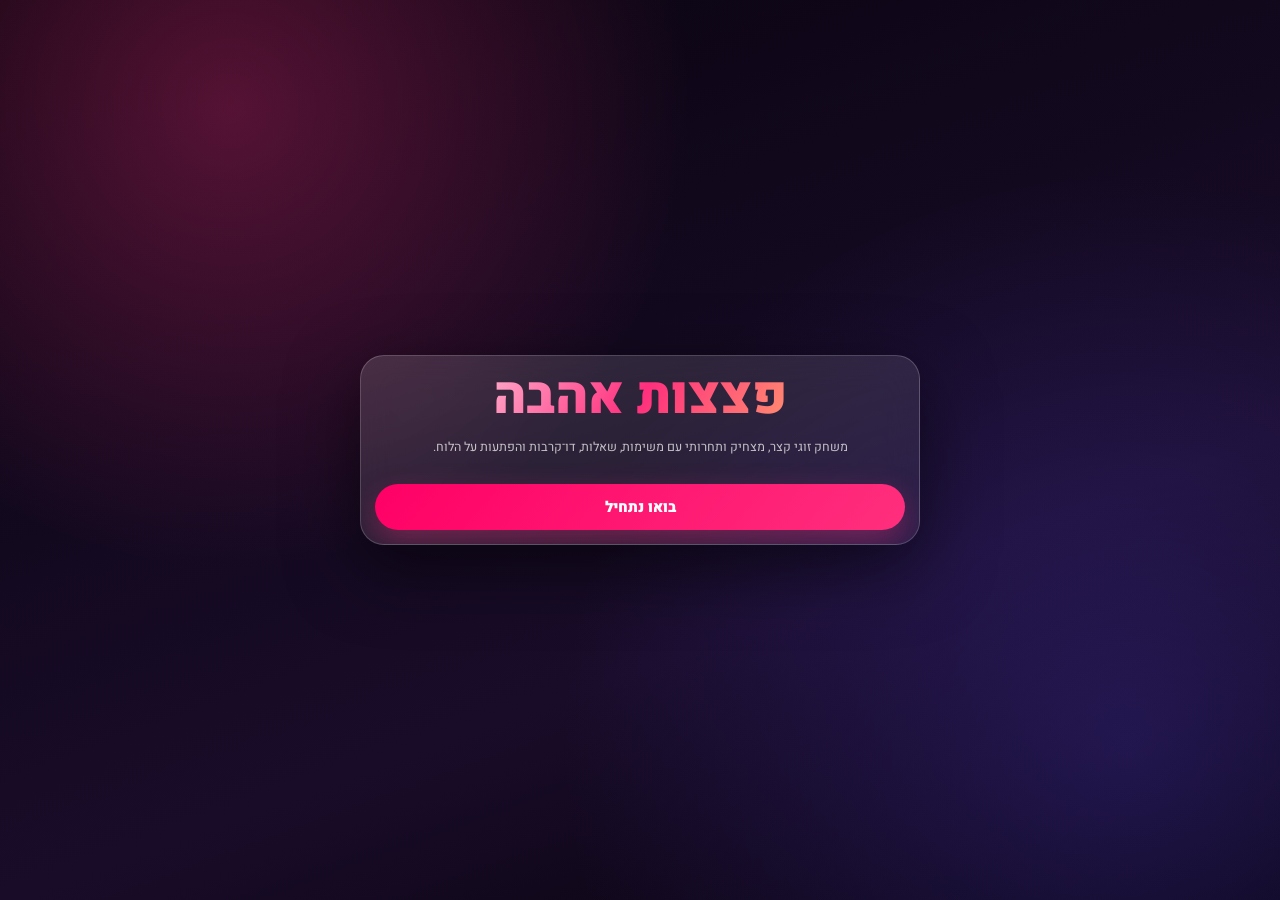
==== commit 9063ee50: "Update index.html" ====
--- a/index.html
+++ b/index.html
@@ -3,7 +3,7 @@
 <head>
 <meta charset="UTF-8" />
 <meta name="viewport" content="width=device-width, initial-scale=1.0, viewport-fit=cover, user-scalable=no" />
-<title>בום של אהבה</title>
+<title>פצצות אהבה</title>
 <link rel="preconnect" href="https://fonts.googleapis.com">
 <link rel="preconnect" href="https://fonts.gstatic.com" crossorigin>
 <link href="https://fonts.googleapis.com/css2?family=Heebo:wght@400;700;900&display=swap" rel="stylesheet">
@@ -19,12 +19,13 @@
 h1{margin:0 0 6px;text-align:center;font-size:clamp(30px,8vw,52px);font-weight:900;line-height:1.05;background:linear-gradient(120deg,#fff,var(--pink),var(--gold));-webkit-background-clip:text;-webkit-text-fill-color:transparent}
 .lead{margin:0 0 10px;text-align:center;color:var(--muted);font-size:12.5px;line-height:1.45}
 .last-win{display:none;margin:0 0 9px;text-align:center;padding:7px 10px;border:1px solid rgba(255,209,102,.4);border-radius:13px;background:rgba(255,209,102,.1);color:#ffd166;font-size:12px;font-weight:900}
+.start-step{display:grid;gap:7px}
+.start-step.hide{display:none}
 .g2{display:grid;grid-template-columns:minmax(0,1fr) minmax(0,1fr);gap:7px}
 .g2>div{min-width:0}
 label{display:block;color:var(--muted);font-size:11px;font-weight:700;margin:6px 0 3px}
 input,select{width:100%;min-width:0;padding:9px;border-radius:11px;border:1px solid var(--line);background:rgba(255,255,255,.08);color:#fff}
-.drink{display:flex;align-items:center;justify-content:space-between;gap:10px;margin-top:10px;padding:9px 11px;border:1px solid var(--line);border-radius:13px;background:rgba(255,255,255,.07);color:var(--muted);font-size:12px;font-weight:900}
-.drink input{width:22px;height:22px;accent-color:var(--pink)}
+.drink{display:grid;gap:5px;margin-top:10px;padding:9px 11px;border:1px solid var(--line);border-radius:13px;background:rgba(255,255,255,.07);color:var(--muted);font-size:12px;font-weight:900}
 .eg{display:grid;grid-template-columns:repeat(4,minmax(0,1fr));gap:5px}
 .emoji{min-width:0;height:34px;border:1px solid var(--line);border-radius:9px;background:rgba(255,255,255,.08);color:#fff;font-size:19px}
 .emoji.sel{border-color:transparent;background:linear-gradient(130deg,var(--pink2),var(--pink))}
@@ -119,7 +120,7 @@
 @keyframes fall{to{transform:translateY(110vh) rotate(540deg);opacity:.1}}
 
 .toast-wrap{position:fixed;z-index:30;left:50%;bottom:calc(12px + env(safe-area-inset-bottom));transform:translateX(-50%);display:grid;gap:6px;pointer-events:none}
-.toast{max-width:88vw;padding:8px 12px;border-radius:12px;border:1px solid rgba(255,255,255,.22);background:rgba(15,9,25,.9);font-size:12px;font-weight:800;text-align:center;animation:toast .2s ease}
+.toast{max-width:88vw;padding:8px 12px;border-radius:12px;border:1px solid rgba(255,255,255,.22);background:rgba(15,9,25,.9);font-size:12px;font-weight:800;text-align:center;white-space:pre-line;animation:toast .2s ease}
 @keyframes toast{from{transform:translateY(8px);opacity:0}to{transform:translateY(0);opacity:1}}
 .toast.warn{border-color:rgba(255,209,102,.55)}.toast.danger{border-color:rgba(255,79,104,.65)}
 .trophy-big{font-size:78px;animation:bounce 1s ease infinite alternate}
@@ -136,7 +137,7 @@
 .debug-panel .danger{border-color:rgba(255,79,104,.7);background:rgba(255,79,104,.18)}
 
 @media(max-width:390px){.board{height:min(70dvh,650px)}.pc{min-height:40px;font-size:12px}.wins{font-size:10px;min-width:22px;padding:1px 5px}.mv{height:36px}.mt{font-size:19px}.mx{font-size:13px}.timer-display{font-size:24px}}
-@media(max-width:760px){#start{align-items:flex-start}.card{padding:12px}#start .g2{grid-template-columns:1fr}#start .eg{grid-template-columns:repeat(3,minmax(0,1fr))}}
+@media(max-width:760px){#start{align-items:flex-start}.card{padding:12px}#start .g2:not(.emoji-row){grid-template-columns:1fr}}
 @media(max-width:350px){.ma{grid-template-columns:1fr!important}.mc{padding:12px}.mb{min-height:40px;padding:10px}.players{grid-template-columns:minmax(0,1fr) 22px minmax(0,1fr);gap:4px}}
 @media(max-width:430px){.debug-panel{left:8px;right:8px;top:8px;max-height:50dvh;overflow:auto}}
 @media(max-height:730px){.title{display:none}.board{height:min(68dvh,620px)}.mv{height:36px}}
@@ -146,20 +147,26 @@
 <div class="bg"></div>
 <section id="start" class="screen show">
   <div class="card">
-    <h1>בום של אהבה</h1>
-    <p class="lead">תחרות זוגית מצחיקה, אינטימית ובלתי צפויה</p>
-    <div id="lastWinner" class="last-win"></div>
-    <div class="g2"><div><label>שם משתתף 1</label><input id="n1" placeholder="נועה"></div><div><label>שם משתתף 2</label><input id="n2" placeholder="דניאל"></div></div>
-    <div class="g2"><div><label>מין</label><select id="g1"><option value="f">נקבה</option><option value="m">זכר</option></select></div><div><label>מין</label><select id="g2"><option value="m">זכר</option><option value="f">נקבה</option></select></div></div>
-    <div class="g2"><div><label>אימוג׳י משתתף 1</label><div id="e1" class="eg"></div></div><div><label>אימוג׳י משתתף 2</label><div id="e2" class="eg"></div></div></div>
-    <label class="drink"><span>מצב שתייה 🥂</span><input id="drinkMode" type="checkbox"></label>
-    <button class="main" id="startBtn">יאללה מתחילים</button>
+    <div id="startWelcome" class="start-step">
+      <h1>פצצות אהבה</h1>
+      <p class="lead">משחק זוגי קצר, מצחיק ותחרותי עם משימות, שאלות, דו־קרבות והפתעות על הלוח.</p>
+      <div id="lastWinner" class="last-win"></div>
+      <button class="main" id="setupBtn">בואו נתחיל</button>
+    </div>
+    <div id="startSetup" class="start-step hide">
+      <h1>פצצות אהבה</h1>
+      <div class="g2"><div><label>שם משתתף 1</label><input id="n1" placeholder="נועה"></div><div><label>שם משתתף 2</label><input id="n2" placeholder="דניאל"></div></div>
+      <div class="g2"><div><label>מין</label><select id="g1"><option value="f">נקבה</option><option value="m">זכר</option></select></div><div><label>מין</label><select id="g2"><option value="m">זכר</option><option value="f">נקבה</option></select></div></div>
+      <div class="g2 emoji-row"><div><label>אימוג׳י משתתף 1</label><div id="e1" class="eg"></div></div><div><label>אימוג׳י משתתף 2</label><div id="e2" class="eg"></div></div></div>
+      <label class="drink"><span>מצב שתייה 🥂</span><select id="drinkMode"><option value="none">No Drinking</option><option value="light">Light Drinking</option><option value="wild">Wild Drinking</option></select></label>
+      <button class="main" id="startBtn">התחל משחק</button>
+    </div>
   </div>
 </section>
 <section id="game" class="screen">
   <div class="wrap">
     <div class="top">
-      <div class="head"><button id="settingsBtn" class="set">⚙️</button><div id="gameTitle" class="title">בום של אהבה</div><div></div></div>
+      <div class="head"><button id="settingsBtn" class="set">⚙️</button><div id="gameTitle" class="title">פצצות אהבה</div><div></div></div>
       <div class="players"><div id="pc0" class="pc"><span id="pe0"></span><span id="pn0" class="pname"></span><span id="pw0" class="wins"></span><div id="fx0" class="fx"></div></div><div>VS</div><div id="pc1" class="pc"><span id="pe1"></span><span id="pn1" class="pname"></span><span id="pw1" class="wins"></span><div id="fx1" class="fx"></div></div></div>
       <div id="turn" class="turn"></div>
     </div>
@@ -185,14 +192,14 @@
 </div>
 <div id="confetti" class="cf"></div><div id="toasts" class="toast-wrap"></div>
 <script>
-const ROWS=8,COLS=6,START=[7,5],GOAL=[0,0],IC={kiss:"💋",task:"🎯",question:"❔",temptation:"❓",duel:"⚔️",drink:"🥂",empty:"",bomb:"💣",goal:"🏆"},EM=["😈","😎","🥵","😘","😜","🫦","😏","😍","🤠","🦊","🔥","⚡","🩷","💫","🍓","🍒"];
+const ROWS=8,COLS=6,START=[7,5],GOAL=[0,0],IC={kiss:"💋",task:"🎯",question:"❔",temptation:"❓",duel:"⚔️",drink:"🥂",empty:"⬜",bomb:"💣",goal:"🏆"},EM=["😈","😎","🥵","😘","😜","🫦","😏","😍","🤠","🦊","🔥","⚡","🩷","💫","🍓","🍒"];
 const $=id=>document.getElementById(id),board=$("board"),layer=$("layer"),modal=$("modal");
-const S={e1:"😈",e2:"😎",board:[],players:[],cur:0,turn:1,busy:false,over:false,pending:null,advance:false,manualMove:null,actor:null,history:{kiss:[],task:[],question:[],duel:[],tempt:[],drink:[]},endgameShown:false,modalVersion:0,timer:null,drink:false,stats:{bombs:0,duels:0,risks:0},debug:false,debugForce:null,debugTaps:[]};
+const S={e1:"😈",e2:"😎",board:[],players:[],cur:0,turn:1,busy:false,over:false,pending:null,advance:false,manualMove:null,actor:null,history:{kiss:[],task:[],question:[],duel:[],tempt:[],drink:[]},endgameShown:false,modalVersion:0,timer:null,drink:false,drinkMode:"none",modalState:null,stats:{bombs:0,duels:0,risks:0,drinks:0,empty:0},debug:false,debugForce:null,debugTaps:[]};
 const W={
   m:{give:"תן",do:"עשה",say:"אמור",ask:"שאל",whisper:"לחש",choose:"בחר",look:"הסתכל",describe:"תאר",tell:"ספר",try:"נסה",hold:"החזק",invent:"המצא",make:"גרום",take:"קח",return:"חזור",drink:"שתה",stand:"עמוד",show:"הראה",perform:"בצע",start:"תלחץ",answer:"ענה",count:"מנה",touch:"גע",keep:"שמור",win:"ניצח",fail:"נכשל",ready:"מוכן"},
   f:{give:"תני",do:"עשי",say:"אמרי",ask:"שאלי",whisper:"לחשי",choose:"בחרי",look:"הסתכלי",describe:"תארי",tell:"ספרי",try:"נסי",hold:"החזיקי",invent:"המציאי",make:"גרמי",take:"קחי",return:"חזרי",drink:"שתי",stand:"עמדי",show:"הראי",perform:"בצעי",start:"תלחצי",answer:"עני",count:"מני",touch:"געי",keep:"שמרי",win:"ניצחה",fail:"נכשלה",ready:"מוכנה"}
 };
-const WIN_KEY="boomLifetimeWins";
+const WIN_KEY="boomLifetimeWins",SAVE_KEY="loveBombsSavedGame",HISTORY_KEY="loveBombsGameHistory",DRINK_COUNTS={none:0,light:5,wild:10},FEEDBACK_URL="mailto:feedback@example.com?subject=%D7%A4%D7%99%D7%93%D7%91%D7%A7%20%D7%A4%D7%A6%D7%A6%D7%95%D7%AA%20%D7%90%D7%94%D7%91%D7%94";
 const Audio={ctx:null,muted:false,ensure(){if(this.muted)return null;if(!this.ctx){const C=window.AudioContext||window.webkitAudioContext;if(!C)return null;this.ctx=new C}return this.ctx},setMuted(v){this.muted=v;if(v&&this.ctx&&this.ctx.state==="running")this.ctx.suspend();if(!v&&this.ctx&&this.ctx.state==="suspended")this.ctx.resume()},play(t){const a=this.ensure();if(!a)return;const m={tap:[370,.03],good:[620,.06],bad:[220,.09],bomb:[130,.14],win:[760,.2]}[t]||[420,.05];const o=a.createOscillator(),g=a.createGain();o.connect(g);g.connect(a.destination);o.type="sine";o.frequency.value=m[0];g.gain.value=.03;o.start();o.stop(a.currentTime+m[1])}};
 const DB = {
   kiss:[
@@ -306,12 +313,12 @@
     {c:"{actor}, יש לך 15 שניות לומר 6 מילים שמתחילות באות ש'",win:"+2 צעדים",lose:"חזרה צעד אחד בלי להפעיל קובייה"}
   ],
   drink:[
-    "{actor}, {drink} לגימה קטנה לכבוד התחרות 🥂",
-    "{actor}, {choose} מי מרים כוס עכשיו 🥂",
-    "{actor}, {say} טוסט קצר ל{target} ואז {drink} לגימה 🥂",
+    "{actor}, {drink} לגימה קטנה 🥂",
+    "{actor}, {drink} שתי לגימות קלילות 🥂",
+    "{actor}, {drink} לגימה איטית 🥂",
     "{actor}, {drink} לגימה אם חייכת בתור האחרון 🥂",
-    "{actor}, {choose} כלל שתייה קטן לתור הבא בלבד 🥂",
-    "{actor}, {drink} לגימה ותגיד מילה אחת על מצב הרוח שלך 🥂"
+    "{actor}, {drink} לגימה לכבוד המשחק 🥂",
+    "{actor}, {drink} לגימה וחוזרים ללוח 🥂"
   ]
 };
 const TEXTS = {
@@ -349,18 +356,36 @@
 function wonText(i){const p=S.players[i];return `${p.name} ${p.gender==="m"?"ניצח":"ניצחה"}`}
 function readWins(){try{const x=JSON.parse(localStorage.getItem(WIN_KEY)||"{}");return x&&typeof x==="object"?x:{}}catch(_e){return {}}}
 function writeWins(x){try{localStorage.setItem(WIN_KEY,JSON.stringify(x))}catch(_e){}}
-function resetWins(){try{localStorage.removeItem(WIN_KEY);localStorage.removeItem("boomLastWinner")}catch(_e){}if(S.players.length){S.players.forEach(p=>p.wins=0);ui()}}
+function resetWins(){try{localStorage.removeItem(WIN_KEY);localStorage.removeItem("boomLastWinner")}catch(_e){}if(S.players.length){S.players.forEach(p=>p.wins=0);ui();saveGame()}}
 function winKey(name){return String(name||"").trim().toLowerCase()||"שחקן"}
-function getWins(name){const x=readWins()[winKey(name)];return Number.isFinite(+x)?Math.max(0,+x):0}
-function recordWin(name){const wins=readWins(),key=winKey(name),prev=getWins(name),total=prev+1;wins[key]=total;writeWins(wins);return{prev,total}}
+function winValue(x){return x&&typeof x==="object"?+x.total:+x}
+function getWins(name){const x=readWins()[winKey(name)],v=winValue(x);return Number.isFinite(v)?Math.max(0,v):0}
+function recordWin(name){const wins=readWins(),key=winKey(name),prev=getWins(name),total=prev+1;wins[key]={name:String(name||key),total};writeWins(wins);return{prev,total}}
+function leaderboardEntries(){return Object.entries(readWins()).map(([key,val])=>({name:val&&typeof val==="object"&&val.name?val.name:key,wins:getWins(key)||Math.max(0,winValue(val)||0)})).filter(x=>x.wins>0).sort((a,b)=>b.wins-a.wins||a.name.localeCompare(b.name))}
+function readHistory(){try{const x=JSON.parse(localStorage.getItem(HISTORY_KEY)||"[]");return Array.isArray(x)?x:[]}catch(_e){return []}}
+function writeHistory(x){try{localStorage.setItem(HISTORY_KEY,JSON.stringify(x.slice(0,20)))}catch(_e){}}
+function recordHistory(winner,title){const item={winner:winner.name,turn:S.turn,bombs:S.stats.bombs,duels:S.stats.duels,risks:S.stats.risks,drinks:S.stats.drinks||0,empty:S.stats.empty||0,mode:S.drinkMode,date:new Date().toLocaleDateString("he-IL"),title};writeHistory([item,...readHistory()])}
+function readSavedGame(){try{const x=JSON.parse(localStorage.getItem(SAVE_KEY)||"null");return x&&x.version===2?x:null}catch(_e){return null}}
+function clearSavedGame(){try{localStorage.removeItem(SAVE_KEY)}catch(_e){}}
+function boardSnapshot(){return S.board.map(row=>row.map(c=>({type:c.type,reveal:!!c.reveal})))}
+function saveGame(){
+  if(!S.players.length||S.over)return;
+  try{
+    localStorage.setItem(SAVE_KEY,JSON.stringify({
+      version:2,ts:Date.now(),players:S.players.map(p=>({name:p.name,gender:p.gender,emoji:p.emoji,pos:p.pos,wins:p.wins||0})),
+      cur:S.cur,turn:S.turn,board:boardSnapshot(),manualMove:S.manualMove,history:S.history,endgameShown:S.endgameShown,
+      drinkMode:S.drinkMode,stats:S.stats,pending:S.pending,advance:S.advance,actor:S.actor,modalState:S.modalState
+    }))
+  }catch(_e){}
+}
 function timedIntroText(player){const w=W[S.players[player].gender]||W.f;return `לפניך משימה מוגבלת בזמן. ברגע ש${w.start} על "התחל", הטיימר יתחיל לרוץ. עליך להספיק לבצע את המשימה בזמן.`}
 function clearTimer(){if(S.timer){clearInterval(S.timer.id);S.timer=null}}
 function timerSeconds(txt){txt=String(txt||"");const sm=txt.match(/(\d{1,3})\s*שניות/);if(sm)return Math.max(1,Math.min(180,+sm[1]));const dm=txt.match(/(\d{1,2})\s*דקות/);if(dm)return Math.max(60,Math.min(600,+dm[1]*60));return /דקה/.test(txt)?60:0}
 function attachTimer(txt,opt={}){const sec=opt.sec||timerSeconds(txt);if(!sec)return;const box=document.createElement("div"),out=document.createElement("div");box.className="timer-box";out.className="timer-display";out.textContent="";const start=()=>{if(S.timer)return;let left=sec;out.textContent=left;Audio.play("tap");S.timer={id:setInterval(()=>{left--;out.textContent=left>0?left:"נגמר";if(left<=0){clearTimer();Audio.play("bad")}},1000)}};if(opt.auto){const note=document.createElement("div");note.className="timer-btn";note.textContent="⏱️ הטיימר רץ";box.appendChild(note);box.appendChild(out);$("mx").appendChild(box);start();return}const btn=document.createElement("button");btn.className="timer-btn";btn.type="button";btn.textContent="▶️ התחל";btn.onclick=()=>{start();btn.disabled=true};box.appendChild(btn);box.appendChild(out);$("mx").appendChild(box)}
 function attachEmojiPicker(txt){if(!/3\s*אימוג/.test(String(txt))||!/תאר/.test(String(txt)))return;const box=document.createElement("div"),picked=document.createElement("div"),grid=document.createElement("div"),chosen=[];box.className="emoji-task";picked.className="emoji-picked";picked.textContent="בחרו 3 אימוג׳ים";grid.className="emoji-mini";EM.forEach(e=>{const b=document.createElement("button");b.type="button";b.textContent=e;b.onclick=()=>{const i=chosen.indexOf(e);if(i>=0){chosen.splice(i,1);b.classList.remove("sel")}else if(chosen.length<3){chosen.push(e);b.classList.add("sel")}picked.textContent=chosen.length?chosen.join(" "):"בחרו 3 אימוג׳ים"};grid.appendChild(b)});box.appendChild(picked);box.appendChild(grid);$("mx").appendChild(box)}
 function toast(t,ms=1500,cls=""){const e=document.createElement("div");e.className="toast"+(cls?(" "+cls):"");e.textContent=t;$("toasts").appendChild(e);setTimeout(()=>{e.style.opacity="0";e.style.transform="translateY(8px)";setTimeout(()=>e.remove(),220)},ms)}
-function pop(i,t,x,actions,adv,opt={}){clearTimer();S.advance=adv;S.modalVersion++;$("mi").textContent=i||"";$("mt").textContent=t||"";$("mx").innerHTML=(x||"").replaceAll("\n","<br>");if(opt.timerSec)attachTimer("",{sec:opt.timerSec,auto:!!opt.autoTimer});if(opt.inlineTimer)attachTimer(x);attachEmojiPicker(x);const ma=$("ma");ma.innerHTML="";ma.style.gridTemplateColumns=actions.length===1?"1fr":"repeat("+Math.min(actions.length,2)+",1fr)";actions.forEach((a,j)=>{const b=document.createElement("button");b.className="mb"+(a.kindClass?(" "+a.kindClass):"")+(j&&!a.kindClass?" alt":"");b.textContent=a.t;b.onclick=()=>act(a.k,S.modalVersion);ma.appendChild(b)});modal.classList.add("show")}
-function closeModal(){clearTimer();if(modal.classList.contains("show"))S.modalVersion++;modal.classList.remove("show");S.actor=null;requestAnimationFrame(()=>{if(!S.over)updateMoveButtons()})}
+function pop(i,t,x,actions,adv,opt={}){clearTimer();S.advance=adv;S.modalVersion++;S.modalState={i,t,x,actions:actions.map(a=>({t:a.t,k:a.k,kindClass:a.kindClass||""})),adv,opt:{timerSec:opt.timerSec||0,autoTimer:!!opt.autoTimer,inlineTimer:!!opt.inlineTimer}};$("mi").textContent=i||"";$("mt").textContent=t||"";$("mx").innerHTML=(x||"").replaceAll("\n","<br>");if(opt.timerSec)attachTimer("",{sec:opt.timerSec,auto:!!opt.autoTimer});if(opt.inlineTimer)attachTimer(x);attachEmojiPicker(x);const ma=$("ma");ma.innerHTML="";ma.style.gridTemplateColumns=actions.length===1?"1fr":"repeat("+Math.min(actions.length,2)+",1fr)";actions.forEach((a,j)=>{const b=document.createElement("button");b.className="mb"+(a.kindClass?(" "+a.kindClass):"")+(j&&!a.kindClass?" alt":"");b.textContent=a.t;b.onclick=()=>act(a.k,S.modalVersion);ma.appendChild(b)});modal.classList.add("show");saveGame()}
+function closeModal(){clearTimer();if(modal.classList.contains("show"))S.modalVersion++;modal.classList.remove("show");S.actor=null;S.modalState=null;saveGame();requestAnimationFrame(()=>{if(!S.over&&S.players.length)updateMoveButtons()})}
 function wait(ms){return new Promise(r=>setTimeout(r,ms))}
 function actorIndex(){return S.actor??(S.manualMove?S.manualMove.player:S.cur)}
 function fmt(txt,idx=actorIndex()){const a=S.players[idx],b=S.players[1-idx],w=W[a.gender]||W.f;let x=String(txt).replaceAll("{actor}",a.name).replaceAll("{target}",b.name);Object.keys(w).forEach(k=>x=x.replaceAll("{"+k+"}",w[k]));return x}
@@ -368,47 +393,40 @@
 function mkEmoji(id,n){EM.forEach(v=>{const b=document.createElement("button");b.className="emoji"+((n===1?S.e1:S.e2)===v?" sel":"");b.textContent=v;b.onclick=()=>{if(n===1)S.e1=v;else S.e2=v;[...$(id).children].forEach(x=>x.classList.remove("sel"));b.classList.add("sel")};$(id).appendChild(b)})}
 mkEmoji("e1",1);mkEmoji("e2",2);
 function showLastWinner(){try{const w=localStorage.getItem("boomLastWinner"),el=$("lastWinner");if(w&&el){el.textContent=`ניצחון במשחק הקודם: ${w} 🏆`;el.style.display="block"}}catch(_e){}}
+function showSetup(){ $("startWelcome").classList.add("hide");$("startSetup").classList.remove("hide") }
+function drinkModeLabel(mode=S.drinkMode){return mode==="wild"?"Wild Drinking":mode==="light"?"Light Drinking":"No Drinking"}
+function showSavedPrompt(){if(readSavedGame())pop("💾","נמצא משחק קודם","האם להמשיך?",[{t:"Continue",k:"continueSaved",kindClass:"good"},{t:"Start New Game",k:"discardSaved",kindClass:"alt"}],false)}
 showLastWinner();
+setTimeout(showSavedPrompt,80);
 function path(){let r=START[0],c=START[1],p=[[r,c]];while(r!==GOAL[0]||c!==GOAL[1]){if(r>0&&c>0){Math.random()<.56?r--:c--}else if(r>0)r--;else c--;p.push([r,c])}return p}
 function shuffle(a){for(let i=a.length-1;i>0;i--){const j=Math.floor(Math.random()*(i+1));[a[i],a[j]]=[a[j],a[i]]}return a}
-function pickType(r,c,safe){if((r===START[0]&&c===START[1])||(r===GOAL[0]&&c===GOAL[1]))return"empty";const drink=S.drink&&Math.random()<.13;if(drink)return"drink";const x=Math.random();if(safe){if(x<.12)return"empty";if(x<.32)return"kiss";if(x<.54)return"task";if(x<.74)return"question";if(x<.9)return"temptation";return"duel"}if(x<.14)return"empty";if(x<.34)return"kiss";if(x<.57)return"task";if(x<.75)return"question";if(x<.91)return"temptation";return"duel"}
 function paint(c){const n=c.el;n.className="cell"+(c.reveal?" seen "+c.type:"");if(c.r===START[0]&&c.c===START[1])n.classList.add("start");if(c.r===GOAL[0]&&c.c===GOAL[1])n.classList.add("goal");n.innerHTML="";if(c.r===START[0]&&c.c===START[1])n.innerHTML+='<span class="badge">START</span>';if(c.r===GOAL[0]&&c.c===GOAL[1])n.innerHTML+='<span class="badge">🏆</span><span class="icon">'+IC.goal+"</span>";else if(c.reveal&&c.type!=="bomb")n.innerHTML+='<span class="icon">'+IC[c.type]+"</span>";else if(c.reveal&&c.type==="bomb"&&S.debug)n.innerHTML+='<span class="icon">'+IC.bomb+"</span>"}
-function tuneBoardTypes(){
-  const playable=[];let duels=[];
-  for(let r=0;r<ROWS;r++)for(let c=0;c<COLS;c++){
-    const cell=S.board[r][c];
-    if((r===START[0]&&c===START[1])||(r===GOAL[0]&&c===GOAL[1])||cell.type==="bomb")continue;
-    playable.push(cell);
-    if(cell.type==="duel")duels.push(cell);
-  }
-  while(duels.length>6){const cell=duels.pop();cell.type=Math.random()<.5?"task":"temptation"}
-  const ensureDrinkTiles=()=>{
-    if(!S.drink)return;
-    let drinks=playable.filter(x=>x.type==="drink").length;
-    while(drinks<3){
-      const choices=playable.filter(x=>x.type!=="drink"&&x.type!=="empty");
-      if(!choices.length)break;
-      choices[Math.floor(Math.random()*choices.length)].type="drink";
-      drinks++;
-    }
-  };
-  ensureDrinkTiles();
-  let empty=playable.filter(x=>x.type==="empty").length;
-  while(empty<5&&playable.length){
-    const choices=playable.filter(x=>x.type!=="empty"&&x.type!=="drink");
-    if(!choices.length)break;
-    choices[Math.floor(Math.random()*choices.length)].type="empty";
-    empty++;
-  }
-  for(let r=0;r<ROWS;r++){
-    for(let c=2;c<COLS;c++){
-      const a=S.board[r][c-2],b=S.board[r][c-1],cell=S.board[r][c];
-      if(cell.type!=="bomb"&&cell.type!=="empty"&&a.type===cell.type&&b.type===cell.type)cell.type=S.drink&&cell.type==="drink"?"task":"empty";
-    }
-  }
-  ensureDrinkTiles();
-}
-function buildBoard(){board.innerHTML="";layer.innerHTML="";S.board=[];const safe=new Set(path().map(p=>p.join(","))),bombCandidates=[];for(let r=0;r<ROWS;r++)for(let c=0;c<COLS;c++){const key=`${r},${c}`;if((r===START[0]&&c===START[1])||(r===GOAL[0]&&c===GOAL[1])||safe.has(key))continue;bombCandidates.push(key)}const bombSet=new Set(shuffle(bombCandidates).slice(0,12));for(let r=0;r<ROWS;r++){S.board[r]=[];for(let c=0;c<COLS;c++){const el=document.createElement("div");el.className="cell";if(r===START[0]&&c===START[1])el.classList.add("start");if(r===GOAL[0]&&c===GOAL[1])el.classList.add("goal");board.appendChild(el);const key=`${r},${c}`,cell={r,c,type:bombSet.has(key)?"bomb":pickType(r,c,safe.has(key)),reveal:false,el};S.board[r][c]=cell;const s=document.createElement("div");s.dataset.r=r;s.dataset.c=c;layer.appendChild(s)}}tuneBoardTypes();for(let r=0;r<ROWS;r++)for(let c=0;c<COLS;c++)paint(S.board[r][c])}
+function makeBoardCell(r,c,type="empty",reveal=false){const el=document.createElement("div");el.className="cell";if(r===START[0]&&c===START[1])el.classList.add("start");if(r===GOAL[0]&&c===GOAL[1])el.classList.add("goal");board.appendChild(el);const cell={r,c,type,reveal,el};S.board[r][c]=cell;const s=document.createElement("div");s.dataset.r=r;s.dataset.c=c;layer.appendChild(s);return cell}
+function boardTypeBag(drinkMode){
+  const drinkCount=DRINK_COUNTS[drinkMode]??0,duels=4+(Math.random()<.5?1:0),risks=3+(Math.random()<.5?1:0);
+  const bag=[...Array(12).fill("bomb"),...Array(6).fill("empty"),...Array(duels).fill("duel"),...Array(risks).fill("temptation"),...Array(drinkCount).fill("drink")];
+  const remaining=(ROWS*COLS-2)-bag.length,base=Math.floor(remaining/3),extra=remaining%3,cats=shuffle(["question","task","kiss"]);
+  ["question","task","kiss"].forEach(cat=>bag.push(...Array(base).fill(cat)));
+  for(let i=0;i<extra;i++)bag.push(cats[i]);
+  return shuffle(bag)
+}
+function buildBoard(){
+  board.innerHTML="";layer.innerHTML="";S.board=[];for(let r=0;r<ROWS;r++)S.board[r]=[];
+  const safe=new Set(path().map(p=>p.join(","))),playable=[],bombCandidates=[];
+  for(let r=0;r<ROWS;r++)for(let c=0;c<COLS;c++){const key=`${r},${c}`;if((r===START[0]&&c===START[1])||(r===GOAL[0]&&c===GOAL[1]))continue;playable.push(key);if(!safe.has(key))bombCandidates.push(key)}
+  const bombSet=new Set(shuffle(bombCandidates).slice(0,12));
+  const bag=boardTypeBag(S.drinkMode).filter(x=>x!=="bomb");
+  const nonBomb=shuffle(playable.filter(key=>!bombSet.has(key)));
+  const typeByKey={};bombSet.forEach(key=>typeByKey[key]="bomb");nonBomb.forEach((key,i)=>typeByKey[key]=bag[i]||"question");
+  for(let r=0;r<ROWS;r++)for(let c=0;c<COLS;c++){const key=`${r},${c}`,type=(r===START[0]&&c===START[1])||(r===GOAL[0]&&c===GOAL[1])?"empty":typeByKey[key];makeBoardCell(r,c,type,false)}
+  for(let r=0;r<ROWS;r++)for(let c=0;c<COLS;c++)paint(S.board[r][c])
+}
+function buildBoardFromSnapshot(snap){
+  if(!Array.isArray(snap)||snap.length!==ROWS||snap.some(row=>!Array.isArray(row)||row.length!==COLS))return false;
+  board.innerHTML="";layer.innerHTML="";S.board=[];for(let r=0;r<ROWS;r++){S.board[r]=[];for(let c=0;c<COLS;c++){const saved=snap[r][c]||{};makeBoardCell(r,c,saved.type||"empty",!!saved.reveal)}}
+  for(let r=0;r<ROWS;r++)for(let c=0;c<COLS;c++)paint(S.board[r][c]);
+  return true
+}
 function slotPos(r,c){const s=[...layer.children].find(x=>+x.dataset.r===r&&+x.dataset.c===c),a=layer.getBoundingClientRect(),b=s.getBoundingClientRect();return{x:b.left-a.left+b.width/2,y:b.top-a.top+b.height/2}}
 function placeTokens(){[0,1].forEach(i=>{const t=$("t"+i),p=S.players[i],o=slotPos(p.pos[0],p.pos[1]);t.style.left=o.x+"px";t.style.top=o.y+"px";t.textContent=p.emoji});stackTokens()}
 function stackTokens(){const same=S.players[0].pos.join(",")===S.players[1].pos.join(",");$("t0").style.marginLeft=same?"-10px":"0";$("t1").style.marginLeft=same?"10px":"0"}
@@ -418,15 +436,15 @@
 function ui(){const active=actorIndex();S.players.forEach((p,i)=>{$("pe"+i).textContent=p.emoji;$("pn"+i).textContent=p.name;$("pw"+i).textContent=p.wins||0;$("pc"+i).classList.toggle("a",i===active)});const t=$("turn");t.classList.toggle("endgame",isEndgame());t.textContent=S.manualMove?`${S.players[active].emoji} ${S.players[active].name} • ${S.manualMove.label}`:`תור ${S.turn} • ${S.players[S.cur].emoji} ${S.players[S.cur].name}`;board.classList.toggle("endgame",isEndgame());updateEffects();updateMoveButtons();if(isEndgame()&&!S.endgameShown){S.endgameShown=true;Audio.play("bad");toast("🔥 מצב סיום: הלחץ עולה!",1700,"danger")}}
 function canMove(i,dr,dc){const p=S.players[i],nr=p.pos[0]+dr,nc=p.pos[1]+dc;if(nr<0||nr>=ROWS||nc<0||nc>=COLS)return false;if(S.manualMove&&S.manualMove.kind==="back"){const now=Math.abs(p.pos[0]-GOAL[0])+Math.abs(p.pos[1]-GOAL[1]),next=Math.abs(nr-GOAL[0])+Math.abs(nc-GOAL[1]);return next>now}return true}
 function hasManualMoves(){if(!S.manualMove)return true;const i=S.manualMove.player;return canMove(i,-1,0)||canMove(i,1,0)||canMove(i,0,-1)||canMove(i,0,1)}
-function updateMoveButtons(){const i=S.manualMove?S.manualMove.player:S.cur,p=S.players[i],lock=S.busy||S.over||modal.classList.contains("show");$("u").textContent="↑";$("d").textContent="↓";$("l").textContent="←";$("r").textContent="→";$("u").disabled=!(canMove(i,-1,0)&&!lock);$("d").disabled=!(canMove(i,1,0)&&!lock);$("l").disabled=!(canMove(i,0,-1)&&!lock);$("r").disabled=!(canMove(i,0,1)&&!lock)}
+function updateMoveButtons(){if(!S.players.length)return;const i=S.manualMove?S.manualMove.player:S.cur,lock=S.busy||S.over||modal.classList.contains("show");$("u").textContent="↑";$("d").textContent="↓";$("l").textContent="←";$("r").textContent="→";$("u").disabled=!(canMove(i,-1,0)&&!lock);$("d").disabled=!(canMove(i,1,0)&&!lock);$("l").disabled=!(canMove(i,0,-1)&&!lock);$("r").disabled=!(canMove(i,0,1)&&!lock)}
 function pulseToken(i){const t=$("t"+i);t.classList.add("land");setTimeout(()=>t.classList.remove("land"),160)}
 async function animateToken(i,r,c){const o=slotPos(r,c),t=$("t"+i);t.style.left=o.x+"px";t.style.top=o.y+"px";await wait(280);pulseToken(i)}
 function checkVictory(i){const p=S.players[i];if(p.pos[0]===GOAL[0]&&p.pos[1]===GOAL[1]){S.over=true;winScreen(p);return true}return false}
 async function moveToCoord(i,r,c){const t=$("t"+i);t.classList.add("warp");await wait(90);S.players[i].pos=[r,c];await animateToken(i,r,c);await wait(60);t.classList.remove("warp");stackTokens();checkVictory(i)}
-function startManualMove(player,steps,kind,msg){S.manualMove={player,remaining:steps,kind,label:kind==="back"?`${stepText(steps)} אחורה`:manualStepText(steps)};S.actor=null;closeModal();S.busy=false;toast(msg,1800,"warn");if(!hasManualMoves()){toast("אין צעדים זמינים — ממשיכים",1000);S.manualMove=null;nextTurn();return}ui()}
+function startManualMove(player,steps,kind,msg){S.manualMove={player,remaining:steps,kind,label:kind==="back"?`${stepText(steps)} אחורה`:manualStepText(steps)};S.actor=null;closeModal();S.busy=false;toast(msg,1800,"warn");if(!hasManualMoves()){toast("אין צעדים זמינים — ממשיכים",1000);S.manualMove=null;nextTurn();return}ui();saveGame()}
 async function bombHit(i=actorIndex()){S.manualMove=null;S.stats.bombs++;if(navigator.vibrate)navigator.vibrate([80,70,120]);Audio.play("bomb");board.classList.add("shake");setTimeout(()=>board.classList.remove("shake"),450);await moveToCoord(i,START[0],START[1]);
-toast("💥 בום! חזרה להתחלה",1300,"danger");
-card("💥","בום!",pickText("bomb",i));
+toast("💥 בום! חזרה להתחלה",1100,"danger");
+if(!S.over)nextTurn();else updateMoveButtons();
 }
 
 async function tileRevealFlow(cell,actor=S.cur){
@@ -462,36 +480,39 @@
   if(cell.type==="kiss"){card("💋","אינטימיות",fmt(pickNoRepeat("kiss")));return}
   if(cell.type==="task"){card("🎯","אתגר",fmt(pickNoRepeat("task")));return}
   if(cell.type==="question"){card("❔","שאלה",fmt(pickNoRepeat("question")));return}
-  if(cell.type==="drink"){card("🥂","שתייה",fmt(pickNoRepeat("drink")));return}
+  if(cell.type==="drink"){S.stats.drinks++;toast(fmt(pickNoRepeat("drink")),1400,"warn");await wait(1050);nextTurn();return}
   if(cell.type==="duel"){startDuel();return}
   if(cell.type==="temptation"){startTemptation();return}
-  if(cell.type==="empty"){pop("","קובייה ריקה","לא קרה כלום... ממשיכים",[{t:"ממשיכים",k:"done"}],true);return}
+  if(cell.type==="empty"){S.stats.empty++;toast("⬜ קובייה ריקה\nלא קרה כלום...",1000);await wait(950);nextTurn();return}
 }
 function card(i,t,x){const player=actorIndex(),sec=timerSeconds(x);if(sec){S.pending={k:"timed_intro",i,t,x,player,sec};S.actor=player;pop("⏳","אתגר זמן",timedIntroText(player),[{t:"התחל",k:"timedStart"}],false);return}pop(i,t,x,[{t:"בוצע",k:"done"}],true)}
 function showTimedChallenge(x){S.pending={k:"timed_active",i:x.i,t:x.t,x:x.x,player:x.player,sec:x.sec};S.actor=x.player;pop(x.i,x.t,x.x,[{t:"בוצע",k:"timedDone",kindClass:"good"},{t:"לא הצלחתי",k:"timedFail",kindClass:"bad"}],true,{timerSec:x.sec,autoTimer:true})}
 function distToGoal(pos){return Math.abs(pos[0]-GOAL[0])+Math.abs(pos[1]-GOAL[1])}
 function findBackStep(i){const p=S.players[i].pos,now=distToGoal(p),dirs=[[1,0],[0,1],[-1,0],[0,-1]];for(const [dr,dc] of dirs){const nr=p[0]+dr,nc=p[1]+dc;if(nr>=0&&nr<ROWS&&nc>=0&&nc<COLS&&distToGoal([nr,nc])>now)return[nr,nc]}return null}
 async function penaltyBackOne(player,msg){S.manualMove=null;S.busy=true;closeModal();updateMoveButtons();const step=findBackStep(player),w=W[S.players[player].gender]||W.f;if(step){S.players[player].pos=[step[0],step[1]];await animateToken(player,step[0],step[1]);stackTokens();toast(msg||`${S.players[player].name} ${w.return} צעד אחד בלי להפעיל קובייה`,1400,"danger")}else toast("אין קובייה אחורה — ממשיכים",1200,"warn");S.busy=false;if(!S.over)nextTurn();else updateMoveButtons()}
-function startTemptation(){S.stats.risks++;const t=pickNoRepeat("tempt"),player=actorIndex();S.pending={k:"tempt",d:t,player};const timed=timerSeconds(t.c)>0;pop("❓","הימור",`${S.players[player].name}, רוצה לקחת סיכון?\n\nהצלחה: ${fmt(t.win,player)}\nכישלון: ${fmt(t.lose,player)}${timed?"\n\nהמשימה עצמה תופיע רק אחרי לחיצה על התחלה.":`\n\n${fmt(t.c,player)}`}`,[{t:"לקחת סיכון",k:"risk",kindClass:"bad"},{t:"לא לקחת סיכון",k:"safe",kindClass:"alt"}],true)}
+function startTemptation(){S.stats.risks++;const t=pickNoRepeat("tempt"),player=actorIndex();S.pending={k:"tempt",d:t,player};const timed=timerSeconds(t.c)>0;pop("❓","אתגר סיכון",`${S.players[player].name}, רוצה לקחת סיכון?\n\nהצלחה: +1 צעד\nכישלון: -1 צעד${timed?"\n\nהמשימה עצמה תופיע רק אחרי לחיצה על התחלה.":`\n\n${fmt(t.c,player)}`}`,[{t:"לקחת סיכון",k:"risk",kindClass:"bad"},{t:"לא לקחת סיכון",k:"safe",kindClass:"alt"}],true)}
 function startDuel(){S.stats.duels++;const d=pickNoRepeat("duel"),player=actorIndex();S.pending={k:"duel_intro",d,player};pop("⚔️","דו־קרב","תופיע משימה אמיתית לביצוע מחוץ למסך.\n\nשני השחקנים מבצעים את המשימה בעולם האמיתי.\n\nהשחקן הראשון שמצליח להשלים אותה מנצח.\n\nאחרי שהמשימה הסתיימה, בחרו למטה מי ניצח.",[{t:"התחל דו־קרב",k:"duelStart"}],false)}
 function showDuelChallenge(x){S.pending={k:"duel_result",d:x.d,player:x.player};const sec=timerSeconds(x.d);pop("⚔️","דו־קרב",`${fmt(x.d,x.player)}\n\nהראשון שמצליח לבצע את המשימה מנצח`,[{t:wonText(0),k:"duelWin0",kindClass:"good"},{t:wonText(1),k:"duelWin1",kindClass:"good"}],false,sec?{timerSec:sec,autoTimer:true}:{})}
-function openSuccessFail(){clearTimer();const player=S.pending?.player??actorIndex();$("mt").textContent="תוצאת ההימור";$("mx").textContent=`${S.players[player].name}, מה הייתה התוצאה?`;const ma=$("ma");ma.innerHTML="";ma.style.gridTemplateColumns="1fr 1fr";const s=document.createElement("button"),f=document.createElement("button");s.className="mb good";f.className="mb bad";s.textContent="הצלחתי";f.textContent="לא הצלחתי";s.onclick=()=>act("succ",S.modalVersion);f.onclick=()=>act("fail",S.modalVersion);ma.appendChild(s);ma.appendChild(f)}
-function applyTemptOutcome(x,success){const player=x.player,txt=success?fmt(x.d.win,player):fmt(x.d.lose,player),steps=success?(txt.includes("+3")?3:2):(txt.includes("צעד אחד")?1:2),kind=success?"forward":"back",w=W[S.players[player].gender]||W.f;startManualMove(player,steps,kind,`${success?"ההימור הצליח":"ההימור נכשל"}: ${txt}. ${w.choose} ${manualStepText(steps)}.`)}
+function openSuccessFail(){clearTimer();const player=S.pending?.player??actorIndex(),x=`${S.players[player].name}, מה הייתה התוצאה?`;S.modalState={i:"❓",t:"תוצאת אתגר הסיכון",x,actions:[{t:"הצלחתי",k:"succ",kindClass:"good"},{t:"לא הצלחתי",k:"fail",kindClass:"bad"}],adv:false,opt:{}};$("mi").textContent="❓";$("mt").textContent="תוצאת אתגר הסיכון";$("mx").textContent=x;const ma=$("ma");ma.innerHTML="";ma.style.gridTemplateColumns="1fr 1fr";const s=document.createElement("button"),f=document.createElement("button");s.className="mb good";f.className="mb bad";s.textContent="הצלחתי";f.textContent="לא הצלחתי";s.onclick=()=>act("succ",S.modalVersion);f.onclick=()=>act("fail",S.modalVersion);ma.appendChild(s);ma.appendChild(f);saveGame()}
+function applyTemptOutcome(x,success){const player=x.player,steps=1,kind=success?"forward":"back",w=W[S.players[player].gender]||W.f;startManualMove(player,steps,kind,`${success?"אתגר הסיכון הצליח: +1 צעד":"אתגר הסיכון נכשל: -1 צעד"}. ${w.choose} ${manualStepText(steps)}.`)}
 function microTitle(){const a=S.stats.bombs<3?"שורדי הפצצות":"מכורי הסיכון",b=S.stats.duels>6?"אלופי הדו-קרב":"כוכבי הפלרטוט";return`${a} • ${b}`}
 function confetti(){const f=$("confetti");f.innerHTML="";for(let i=0;i<110;i++){const d=document.createElement("div");d.className="c";d.style.left=Math.random()*100+"vw";d.style.background=["#ff2f7d","#ffd166","#46a3ff","#8cff8c","#fff"][Math.floor(Math.random()*5)];d.style.animationDelay=(Math.random()*.5)+"s";f.appendChild(d)}setTimeout(()=>f.innerHTML="",2500)}
 function winScreen(w){
   const idx=Math.max(0,S.players.indexOf(w));
   const rec=recordWin(w.name);
   w.wins=rec.total;
+  clearSavedGame();
   try{localStorage.setItem("boomLastWinner",w.name)}catch(_e){}
   const funny = pickText("victory",idx);
-  const stats = `<div class="stats"><div class="stat">תורים: ${S.turn}</div><div class="stat">פצצות: ${S.stats.bombs}</div><div class="stat">דו־קרבות: ${S.stats.duels}</div><div class="stat">הימורים: ${S.stats.risks}</div></div>`;
+  const title=microTitle();
+  recordHistory(w,title);
+  const stats = `<div class="stats"><div class="stat">תורים: ${S.turn}</div><div class="stat">פצצות: ${S.stats.bombs}</div><div class="stat">דו־קרבות: ${S.stats.duels}</div><div class="stat">סיכונים: ${S.stats.risks}</div><div class="stat">שתייה: ${S.stats.drinks||0}</div><div class="stat">ריקות: ${S.stats.empty||0}</div></div>`;
 
   pop(
     "",
     `ניצחון גדול!`,
-    `<div class="trophy-big">🏆</div>${wonText(idx)}<br>ניצחונות קודמים: ${rec.prev}<br>תואר זוגי: ${microTitle()}<br>${funny}${stats}`,
-    [{t:"שחקו שוב",k:"restart"}],
+    `<div class="trophy-big">🏆</div>${w.name}<br>ניצחונות לכל החיים: ${rec.total}<br>תואר: ${title}<br>${funny}${stats}`,
+    [{t:"Send Feedback",k:"feedback"},{t:"New Game",k:"newGame"}],
     false
   );
 
@@ -517,7 +538,7 @@
   if(x.k==="tempt_timed_intro"&&k==="timedStart"){
     S.pending={k:"tempt_timed_active",d:x.d,player:x.player,sec:x.sec};
     S.actor=x.player;
-    pop("❓","הימור בזמן",`${fmt(x.d.c,x.player)}\n\nהצלחה: ${fmt(x.d.win,x.player)}\nלא הצלחת? ${fmt(x.d.lose,x.player)}`,[{t:"הצלחתי",k:"succ",kindClass:"good"},{t:"לא הצלחתי",k:"timedFail",kindClass:"bad"}],false,{timerSec:x.sec,autoTimer:true});
+    pop("❓","אתגר סיכון בזמן",`${fmt(x.d.c,x.player)}\n\nהצלחה: +1 צעד\nלא הצלחת? -1 צעד`,[{t:"הצלחתי",k:"succ",kindClass:"good"},{t:"לא הצלחתי",k:"timedFail",kindClass:"bad"}],false,{timerSec:x.sec,autoTimer:true});
     return true
   }
   if(x.k==="tempt_timed_active"){
@@ -541,16 +562,34 @@
   }
   return false
 }
+function sendFeedback(){try{location.href=FEEDBACK_URL}catch(_e){toast("אפשר לשלוח פידבק ל-feedback@example.com",1500,"warn")}}
+function showHowToPlay(){
+  pop("ℹ️","How to Play","💣 Bomb = return to start\n🎯 Task = perform the task\n❔ Question = answer the question\n⚔️ Duel = winner gets 1 bonus step\n❓ Risk Challenge = success = +1 step, failure = -1 step\n🥂 Drink = follow the drinking instruction\n⬜ Empty = nothing happens\n🏆 Trophy = win the game",[{t:"Return to Game",k:"resume"}],false)
+}
+function showSymbols(){
+  pop("🧭","Board Symbols Explanation",`START = נקודת התחלה\n🏆 = גביע וניצחון\n💣 = פצצה וחזרה להתחלה\n💋 = אינטימיות\n🎯 = משימה\n❔ = שאלה\n❓ = אתגר סיכון\n⚔️ = דו־קרב\n🥂 = שתייה במצבי Light/Wild Drinking\n⬜ = קובייה ריקה`,[{t:"Return to Game",k:"resume"}],false)
+}
+function showLeaderboard(){
+  const rows=leaderboardEntries(),html=rows.length?rows.slice(0,10).map((x,i)=>`${i+1}. ${x.name} — ${x.wins}`).join("\n"):"עדיין אין ניצחונות שמורים.";
+  pop("🏆","Leaderboard",html,[{t:"Return to Game",k:"resume"}],false)
+}
+function showGameHistory(){
+  const rows=readHistory(),html=rows.length?rows.slice(0,8).map(x=>`${x.date} — ניצחון של ${x.winner} ב-${x.turn} תורים (${x.title||"ללא תואר"})`).join("\n"):"עדיין אין היסטוריית משחקים.";
+  pop("📜","Game History",html,[{t:"Return to Game",k:"resume"}],false)
+}
 async function applyModalAction(k,v){
   if(v!==S.modalVersion)return;
-  if(k==="restart"){location.reload();return}
+  if(k==="restart"){clearSavedGame();location.reload();return}
+  if(k==="continueSaved"){if(!restoreSavedGame())toast("לא ניתן לטעון את המשחק השמור",1400,"danger");return}
+  if(k==="discardSaved"){clearSavedGame();closeModal();return}
   if(k==="mute"){Audio.setMuted(!Audio.muted);toast(Audio.muted?"🔇 סאונד הושתק":"🔈 סאונד הופעל",900);closeModal();S.busy=false;updateMoveButtons();return}
   if(k==="resetWins"){resetWins();toast("סטטיסטיקת הניצחונות אופסה",1200,"warn");closeModal();S.busy=false;updateMoveButtons();return}
-  if(k==="help"){
-    pop("ℹ️","עזרה","מטרה: להגיע ראשונים לגביע.\n💋 אינטימיות\n🎯 משימה\n❔ שאלה\n❓ הימור\n⚔️ דו־קרב: קודם מתחילים, אחר כך מופיעה משימה על זמן. המנצח מקבל צעד פרס אחד בלבד.\n💣 פצצה מחזירה להתחלה ונשארת פעילה\nקובייה ריקה = לא קורה כלום\n\nבמשימה עם זמן הטיימר מתחיל רק אחרי מסך ההסבר. לחיצה על \"לא הצלחתי\" מחזירה צעד אחד בלי להפעיל את הקובייה שנוחתים עליה.",[{t:"חזרה",k:"resume"}],false);
-    return
-  }
-  if(k==="newGame"){location.reload();return}
+  if(k==="help"||k==="howToPlay"){showHowToPlay();return}
+  if(k==="symbols"){showSymbols();return}
+  if(k==="leaderboard"){showLeaderboard();return}
+  if(k==="gameHistory"){showGameHistory();return}
+  if(k==="feedback"){sendFeedback();if(S.over){[...$("ma").querySelectorAll("button")].forEach(b=>b.disabled=false);return}closeModal();S.busy=false;updateMoveButtons();return}
+  if(k==="newGame"){clearSavedGame();location.reload();return}
   if(k==="resume"){closeModal();S.busy=false;updateMoveButtons();return}
   let opened=false;
   if(S.pending)opened=await resolvePending(k);
@@ -592,22 +631,43 @@
     if(cell.type==="bomb"){S.manualMove=null;await tileRevealFlow(cell,me);S.busy=false;ui();return}
     if(manual.remaining>0){
       S.busy=false;
-      if(!hasManualMoves()){toast("אין עוד צעדים זמינים — התנועה הסתיימה",1100);S.manualMove=null;nextTurn()}else ui();
+      if(!hasManualMoves()){toast("אין עוד צעדים זמינים — התנועה הסתיימה",1100);S.manualMove=null;nextTurn()}else{ui();saveGame()}
       return
     }
     S.manualMove=null;
     await tileRevealFlow(cell,me);
     S.busy=false;
-    ui();
+    ui();saveGame();
     return
   }
   await tileRevealFlow(cell,me);
   S.busy=false;
-  ui()
-}
-function nextTurn(){S.cur=1-S.cur;S.turn++;ui()}
-function startGame(){if($("game").classList.contains("show"))return;const n1=$("n1").value.trim()||"שחקן א",n2=$("n2").value.trim()||"שחקן ב";S.players=[{name:n1,gender:$("g1").value,emoji:S.e1,pos:[...START],wins:getWins(n1)},{name:n2,gender:$("g2").value,emoji:S.e2,pos:[...START],wins:getWins(n2)}];S.cur=0;S.turn=1;S.busy=false;S.over=false;S.pending=null;S.advance=false;S.manualMove=null;S.actor=null;S.history={kiss:[],task:[],question:[],duel:[],tempt:[],drink:[]};S.stats={bombs:0,duels:0,risks:0};S.endgameShown=false;S.modalVersion=0;S.drink=$("drinkMode").checked;buildBoard();$("start").classList.remove("show");$("game").classList.add("show");ui();placeTokens();const drinkLine=S.drink?'\n🥂 שתייה — משימת שתייה קלילה במהלך המשחק':"";pop("💘","מתחילים",`💋 אינטימיות\n🎯 משימה\n❔ שאלה\n❓ הימור\n⚔️ דו־קרב\n💣 פצצה${drinkLine}\nקובייה ריקה = אין פעולה\n\nמשימות עם זמן ייפתחו במסך הסבר ורק אז הטיימר יתחיל. כל משימה היא הזמנה בלבד; אם לא מתאים לבצע משהו, לחצו על כפתור התוצאה המתאים והמשיכו.`,[{t:"הבנתי",k:"resume"}],false)}
-function openSettings(){if(S.busy){toast("רגע, פעולה עדיין מתבצעת",900,"warn");return}pop("⚙️","הגדרות","",[{t:Audio.muted?"הפעלת סאונד":"השתקת סאונד",k:"mute"},{t:"עזרה",k:"help"},{t:"איפוס סטטיסטיקת ניצחונות",k:"resetWins",kindClass:"bad"},{t:"משחק חדש",k:"newGame"},{t:"חזרה למשחק",k:"resume"}],false)}
+  ui();saveGame()
+}
+function nextTurn(){S.cur=1-S.cur;S.turn++;ui();saveGame()}
+function restoreSavedGame(data=readSavedGame()){
+  if(!data||!Array.isArray(data.players)||data.players.length!==2)return false;
+  clearTimer();modal.classList.remove("show");
+  S.players=data.players.map((p,i)=>({name:p.name||`שחקן ${i+1}`,gender:p.gender==="m"?"m":"f",emoji:p.emoji||EM[i],pos:Array.isArray(p.pos)?p.pos:[...START],wins:getWins(p.name)}));
+  S.cur=data.cur===1?1:0;S.turn=Math.max(1,+data.turn||1);S.busy=false;S.over=false;S.pending=data.pending||null;S.advance=!!data.advance;S.manualMove=data.manualMove||null;S.actor=Number.isInteger(data.actor)?data.actor:null;S.history=data.history||{kiss:[],task:[],question:[],duel:[],tempt:[],drink:[]};S.endgameShown=!!data.endgameShown;S.modalVersion=0;S.drinkMode=data.drinkMode||"none";S.drink=S.drinkMode!=="none";S.stats=Object.assign({bombs:0,duels:0,risks:0,drinks:0,empty:0},data.stats||{});S.modalState=null;
+  if(!buildBoardFromSnapshot(data.board)){clearSavedGame();return false}
+  $("start").classList.remove("show");$("game").classList.add("show");ui();placeTokens();renderDebug();
+  const m=data.modalState;
+  if(m&&Array.isArray(m.actions)&&m.actions.length)pop(m.i,m.t,m.x,m.actions,m.adv,m.opt||{});else toast("המשחק שוחזר",1000,"warn");
+  saveGame();
+  return true
+}
+function startGame(){
+  if($("game").classList.contains("show"))return;
+  clearSavedGame();
+  const n1=$("n1").value.trim()||"שחקן א",n2=$("n2").value.trim()||"שחקן ב";
+  S.players=[{name:n1,gender:$("g1").value,emoji:S.e1,pos:[...START],wins:getWins(n1)},{name:n2,gender:$("g2").value,emoji:S.e2,pos:[...START],wins:getWins(n2)}];
+  S.cur=0;S.turn=1;S.busy=false;S.over=false;S.pending=null;S.advance=false;S.manualMove=null;S.actor=null;S.history={kiss:[],task:[],question:[],duel:[],tempt:[],drink:[]};S.stats={bombs:0,duels:0,risks:0,drinks:0,empty:0};S.endgameShown=false;S.modalVersion=0;S.modalState=null;S.drinkMode=$("drinkMode").value||"none";S.drink=S.drinkMode!=="none";
+  buildBoard();$("start").classList.remove("show");$("game").classList.add("show");ui();placeTokens();
+  const drinkLine=S.drink?`\n🥂 שתייה — ${drinkModeLabel()} (${DRINK_COUNTS[S.drinkMode]} קוביות)`: "";
+  pop("💘","מתחילים",`💋 אינטימיות\n🎯 משימה\n❔ שאלה\n❓ אתגר סיכון\n⚔️ דו־קרב\n💣 פצצה${drinkLine}\n⬜ קובייה ריקה\n\nמשימות עם זמן ייפתחו במסך הסבר ורק אז הטיימר יתחיל. כל משימה היא הזמנה בלבד; אם לא מתאים לבצע משהו, לחצו על כפתור התוצאה המתאים והמשיכו.`,[{t:"הבנתי",k:"resume"}],false)
+}
+function openSettings(){if(S.busy){toast("רגע, פעולה עדיין מתבצעת",900,"warn");return}pop("⚙️","הגדרות","",[{t:"How to Play",k:"howToPlay"},{t:"Board Symbols Explanation",k:"symbols"},{t:"Leaderboard",k:"leaderboard"},{t:"Game History",k:"gameHistory"},{t:"Send Feedback",k:"feedback"},{t:"Reset Wins",k:"resetWins",kindClass:"bad"},{t:"New Game",k:"newGame"},{t:"Return to Game",k:"resume"}],false)}
 function renderDebug(){
   const p=$("debugPanel");
   if(!p)return;
@@ -643,6 +703,7 @@
   placeTokens();
   if(checkVictory(i))return;
   ui();
+  saveGame();
   toast(`DEBUG: המיקום של ${S.players[i].name} עודכן ל-${r},${c}`,900,"warn")
 }
 $("gameTitle").addEventListener("pointerdown",debugTitleTap);
@@ -654,7 +715,7 @@
 $("dbgGoal").onclick=()=>debugSetForce("goal");
 $("dbgMove").onclick=debugMovePlayer;
 $("dbgReset").onclick=()=>{if(S.debug)location.reload()};
-$("startBtn").onclick=startGame;$("settingsBtn").onclick=openSettings;$("u").onclick=()=>moveTurn(-1,0);$("d").onclick=()=>moveTurn(1,0);$("l").onclick=()=>moveTurn(0,-1);$("r").onclick=()=>moveTurn(0,1);
+$("setupBtn").onclick=showSetup;$("startBtn").onclick=startGame;$("settingsBtn").onclick=openSettings;$("u").onclick=()=>moveTurn(-1,0);$("d").onclick=()=>moveTurn(1,0);$("l").onclick=()=>moveTurn(0,-1);$("r").onclick=()=>moveTurn(0,1);
 window.addEventListener("pointerdown",()=>Audio.ensure(),{once:true});
 async function act(k,v){if(v!==S.modalVersion)return;[...$("ma").querySelectorAll("button")].forEach(b=>b.disabled=true);try{await applyModalAction(k,v)}catch(e){console.error(e);toast("אירעה שגיאה בפעולה. נסו שוב.",1200,"danger");[...$("ma").querySelectorAll("button")].forEach(b=>b.disabled=false)}}
 </script>
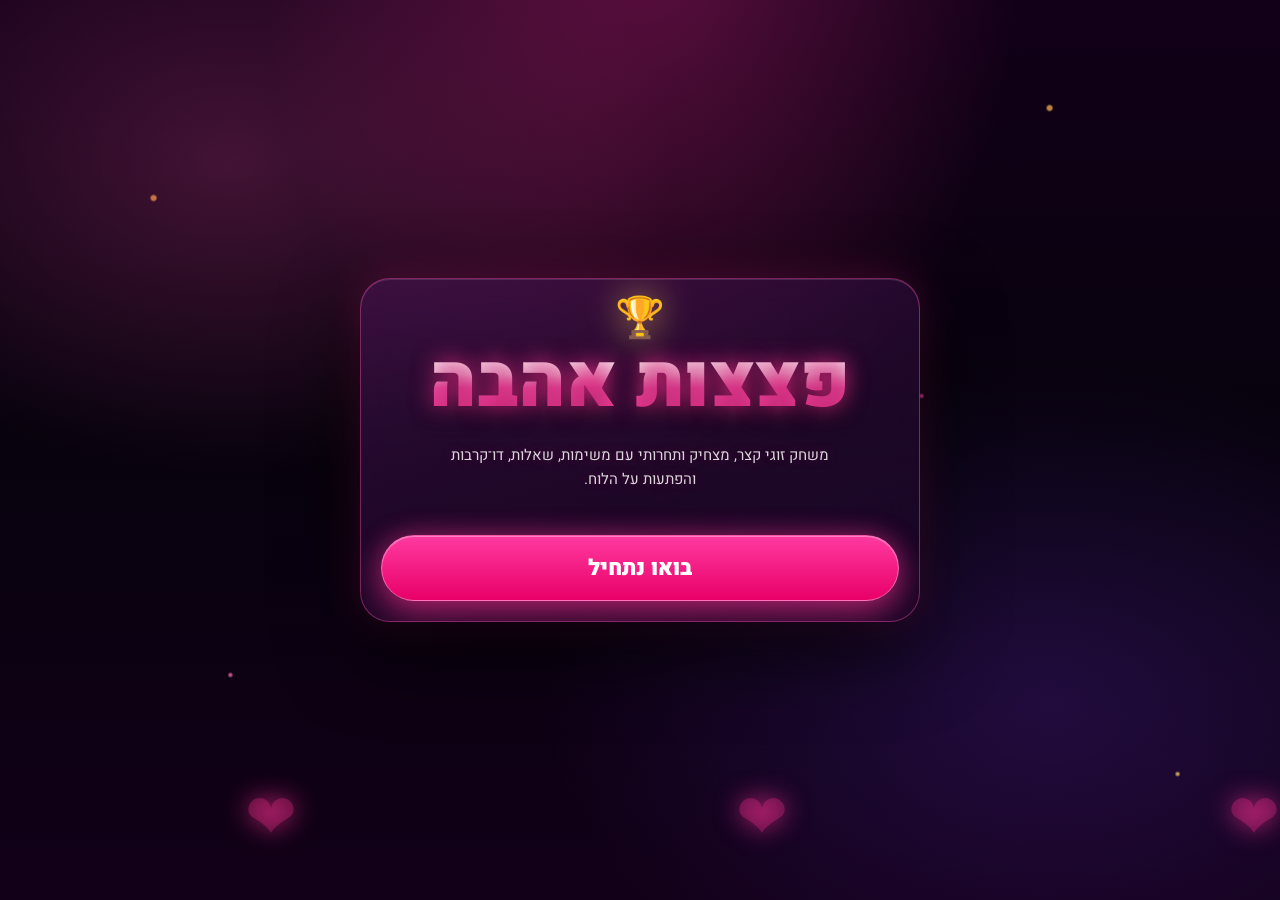
==== commit ccbb0962: "Update index.html" ====
--- a/index.html
+++ b/index.html
@@ -8,95 +8,108 @@
 <link rel="preconnect" href="https://fonts.gstatic.com" crossorigin>
 <link href="https://fonts.googleapis.com/css2?family=Heebo:wght@400;700;900&display=swap" rel="stylesheet">
 <style>
-:root{--bg:#09040f;--bg2:#190c29;--txt:#fff;--muted:rgba(255,255,255,.72);--pink:#ff2f7d;--pink2:#ff0066;--gold:#ffd166;--line:rgba(255,255,255,.2);--danger:#ff4f68}
+:root{--bg:#08020d;--bg2:#1a0624;--txt:#fff;--muted:rgba(255,255,255,.76);--pink:#ff2f93;--pink2:#e90066;--hot:#ff4fb1;--violet:#9d5cff;--gold:#ffd166;--line:rgba(255,255,255,.2);--danger:#ff4f68;--glass:rgba(38,10,50,.54)}
 *{box-sizing:border-box;-webkit-tap-highlight-color:transparent}
 html,body{margin:0;width:100%;height:100%;overflow:hidden;background:var(--bg);color:var(--txt);font-family:Heebo,sans-serif}
 button,input,select{font-family:inherit}
-.bg{position:fixed;inset:0;z-index:0;background:radial-gradient(circle at 18% 12%,rgba(255,47,125,.3),transparent 35%),radial-gradient(circle at 88% 82%,rgba(95,73,255,.24),transparent 42%),linear-gradient(160deg,var(--bg),var(--bg2) 66%,#07020a)}
+.bg{position:fixed;inset:0;z-index:0;overflow:hidden;background:radial-gradient(ellipse at 50% -8%,rgba(255,47,147,.32),transparent 42%),radial-gradient(ellipse at 18% 18%,rgba(255,82,168,.22),transparent 30%),radial-gradient(ellipse at 82% 78%,rgba(123,61,255,.18),transparent 34%),linear-gradient(180deg,#120018 0%,#07020d 48%,#120018 100%)}
+.bg:before{content:"❤  ❤  ❤  ❤";position:absolute;inset:auto 0 4dvh 0;text-align:center;white-space:pre;word-spacing:16vw;color:rgba(255,47,147,.28);font-size:clamp(28px,8vw,62px);text-shadow:0 0 26px rgba(255,47,147,.65);filter:blur(.2px);animation:floatHearts 8s ease-in-out infinite alternate;pointer-events:none}
+.bg:after{content:"";position:absolute;inset:0;opacity:.72;background:radial-gradient(circle at 12% 22%,#ff9d4d 0 2px,transparent 4px),radial-gradient(circle at 82% 12%,#ffb650 0 2px,transparent 4px),radial-gradient(circle at 72% 44%,#ff4fb1 0 1px,transparent 3px),radial-gradient(circle at 18% 75%,#ff6ec0 0 1px,transparent 3px),radial-gradient(circle at 92% 86%,#ffd166 0 1px,transparent 3px);animation:sparkDrift 7s linear infinite;pointer-events:none}
+@keyframes floatHearts{from{transform:translateY(0) scale(1);opacity:.38}to{transform:translateY(-18px) scale(1.035);opacity:.7}}
+@keyframes sparkDrift{from{transform:translateY(0)}to{transform:translateY(-12px)}}
 .screen{position:fixed;inset:0;display:none;z-index:2}.show{display:flex}
-#start{align-items:center;justify-content:center;padding:10px;overflow:auto;overflow-x:hidden}
-.card{width:calc(100vw - 32px);max-width:560px;min-width:0;margin-inline:auto;overflow:hidden;border:1px solid var(--line);border-radius:24px;padding:14px;background:linear-gradient(165deg,rgba(255,255,255,.14),rgba(255,255,255,.05));backdrop-filter:blur(18px);box-shadow:0 22px 70px rgba(0,0,0,.55)}
-h1{margin:0 0 6px;text-align:center;font-size:clamp(30px,8vw,52px);font-weight:900;line-height:1.05;background:linear-gradient(120deg,#fff,var(--pink),var(--gold));-webkit-background-clip:text;-webkit-text-fill-color:transparent}
-.lead{margin:0 0 10px;text-align:center;color:var(--muted);font-size:12.5px;line-height:1.45}
-.last-win{display:none;margin:0 0 9px;text-align:center;padding:7px 10px;border:1px solid rgba(255,209,102,.4);border-radius:13px;background:rgba(255,209,102,.1);color:#ffd166;font-size:12px;font-weight:900}
-.start-step{display:grid;gap:7px}
+#start{align-items:center;justify-content:center;padding:18px;overflow:auto;overflow-x:hidden}
+.card{width:calc(100vw - 32px);max-width:560px;min-width:0;margin-inline:auto;overflow:hidden;border:1px solid rgba(255,79,177,.42);border-radius:30px;padding:20px;background:linear-gradient(160deg,rgba(80,22,93,.5),rgba(22,5,32,.72));backdrop-filter:blur(22px);box-shadow:0 28px 80px rgba(0,0,0,.7),0 0 38px rgba(255,47,147,.22),inset 0 1px 0 rgba(255,255,255,.12)}
+h1{margin:0 0 8px;text-align:center;font-size:clamp(42px,12vw,74px);font-weight:900;line-height:.96;color:#fff;background:linear-gradient(180deg,#fff 4%,#ffe5f4 38%,#ff5ab4 58%,#ff2f93 100%);-webkit-background-clip:text;-webkit-text-fill-color:transparent;text-shadow:0 0 22px rgba(255,47,147,.85),0 7px 22px rgba(0,0,0,.55);letter-spacing:0}
+.lead{margin:8px auto 18px;max-width:430px;text-align:center;color:rgba(255,255,255,.84);font-size:15px;line-height:1.55;text-shadow:0 0 12px rgba(255,47,147,.25)}
+.last-win{display:none;margin:0 0 12px;text-align:center;padding:8px 12px;border:1px solid rgba(255,209,102,.48);border-radius:16px;background:rgba(255,209,102,.12);color:#ffd166;font-size:12px;font-weight:900;box-shadow:0 0 18px rgba(255,209,102,.16)}
+.start-step{display:grid;gap:10px}
+.start-step:before{content:"🏆";justify-self:center;font-size:40px;line-height:1;filter:drop-shadow(0 0 18px rgba(255,209,102,.65));margin-bottom:-2px}
 .start-step.hide{display:none}
-.g2{display:grid;grid-template-columns:minmax(0,1fr) minmax(0,1fr);gap:7px}
+.g2{display:grid;grid-template-columns:minmax(0,1fr) minmax(0,1fr);gap:10px}
 .g2>div{min-width:0}
-label{display:block;color:var(--muted);font-size:11px;font-weight:700;margin:6px 0 3px}
-input,select{width:100%;min-width:0;padding:9px;border-radius:11px;border:1px solid var(--line);background:rgba(255,255,255,.08);color:#fff}
-.drink{display:grid;gap:5px;margin-top:10px;padding:9px 11px;border:1px solid var(--line);border-radius:13px;background:rgba(255,255,255,.07);color:var(--muted);font-size:12px;font-weight:900}
-.eg{display:grid;grid-template-columns:repeat(4,minmax(0,1fr));gap:5px}
-.emoji{min-width:0;height:34px;border:1px solid var(--line);border-radius:9px;background:rgba(255,255,255,.08);color:#fff;font-size:19px}
-.emoji.sel{border-color:transparent;background:linear-gradient(130deg,var(--pink2),var(--pink))}
-.main{width:100%;margin-top:11px;border:none;border-radius:999px;padding:12px;color:#fff;font-weight:900;font-size:15px;background:linear-gradient(130deg,var(--pink2),var(--pink));box-shadow:0 12px 30px rgba(255,47,125,.35)}
-
-#game{padding:6px}
-.wrap{height:100%;display:grid;grid-template-rows:auto minmax(0,1fr) auto;gap:6px}
-.top{display:grid;gap:5px}
+label{display:block;color:#ff72bd;font-size:12px;font-weight:900;margin:8px 0 5px;text-shadow:0 0 10px rgba(255,47,147,.25)}
+input,select{width:100%;min-width:0;padding:12px;border-radius:15px;border:1px solid rgba(255,79,177,.54);background:rgba(8,2,13,.4);color:#fff;box-shadow:inset 0 0 18px rgba(255,47,147,.08),0 0 14px rgba(255,47,147,.08);outline:none}
+input:focus,select:focus{border-color:#ff66bf;box-shadow:0 0 18px rgba(255,47,147,.38),inset 0 0 18px rgba(255,47,147,.12)}
+.drink{display:grid;gap:6px;margin-top:12px;padding:12px;border:1px solid rgba(255,79,177,.34);border-radius:22px;background:linear-gradient(145deg,rgba(255,255,255,.08),rgba(255,255,255,.025));color:var(--muted);font-size:12px;font-weight:900;box-shadow:inset 0 1px 0 rgba(255,255,255,.08)}
+.eg{display:grid;grid-template-columns:repeat(4,minmax(0,1fr));gap:8px}
+.emoji{min-width:0;height:48px;border:1px solid rgba(255,255,255,.22);border-radius:15px;background:linear-gradient(150deg,rgba(255,255,255,.1),rgba(255,255,255,.025));color:#fff;font-size:25px;box-shadow:inset 0 0 14px rgba(255,255,255,.04);transition:transform .12s ease,border-color .18s ease,box-shadow .18s ease}
+.emoji:active{transform:scale(.96)}
+.emoji.sel{border-color:#ff5ab4;background:linear-gradient(145deg,rgba(255,47,147,.62),rgba(255,47,147,.18));box-shadow:0 0 22px rgba(255,47,147,.44),inset 0 0 16px rgba(255,255,255,.14)}
+.main{width:100%;margin-top:16px;border:none;border-radius:999px;padding:16px;color:#fff;font-weight:900;font-size:22px;background:linear-gradient(180deg,#ff3aa0,#e80068);box-shadow:0 16px 38px rgba(255,47,147,.44),0 0 26px rgba(255,47,147,.45),inset 0 1px 0 rgba(255,255,255,.35);border:1px solid rgba(255,161,211,.55);transition:transform .12s ease,filter .18s ease}
+.main:active{transform:scale(.98);filter:brightness(1.08)}
+
+#game{padding:8px max(8px,env(safe-area-inset-right)) calc(8px + env(safe-area-inset-bottom)) max(8px,env(safe-area-inset-left))}
+.wrap{height:100%;display:grid;grid-template-rows:auto minmax(0,1fr) auto;gap:8px}
+.top{display:grid;gap:7px}
 .head{display:grid;grid-template-columns:36px 1fr 36px;align-items:center}
-.set{width:34px;height:34px;border-radius:50%;border:1px solid rgba(255,47,125,.6);background:rgba(255,255,255,.1);color:#fff;font-size:17px}
-.title{text-align:center;font-weight:900;font-size:17px;text-shadow:0 0 14px rgba(255,47,125,.4)}
-.players{display:grid;grid-template-columns:1fr 26px 1fr;gap:6px;align-items:center}
-.pc{min-height:44px;border:1px solid var(--line);border-radius:14px;display:flex;justify-content:center;align-items:center;gap:6px;background:rgba(255,255,255,.08);font-weight:900;font-size:14px;position:relative;padding:4px 7px;min-width:0}
-.pc.a{border-color:var(--pink);background:rgba(255,47,125,.16);box-shadow:0 0 18px rgba(255,47,125,.33)}
+.set{width:36px;height:36px;border-radius:13px;border:1px solid rgba(255,79,177,.66);background:linear-gradient(145deg,rgba(255,47,147,.26),rgba(15,4,22,.86));color:#fff;font-size:18px;box-shadow:0 0 20px rgba(255,47,147,.28),inset 0 1px 0 rgba(255,255,255,.16)}
+.title{text-align:center;font-weight:900;font-size:clamp(22px,6vw,36px);line-height:1;color:#fff;background:linear-gradient(180deg,#fff,#ffcee9 45%,#ff40a1 100%);-webkit-background-clip:text;-webkit-text-fill-color:transparent;text-shadow:0 0 18px rgba(255,47,147,.7)}
+.players{display:grid;grid-template-columns:minmax(0,1fr) 34px minmax(0,1fr);gap:8px;align-items:center}
+.players>div:nth-child(2){font-weight:900;color:#ff72bd;text-align:center;text-shadow:0 0 15px rgba(255,47,147,.6)}
+.pc{min-height:38px;border:1px solid rgba(255,79,177,.38);border-radius:18px;display:grid;grid-template-columns:auto minmax(0,1fr) auto;justify-content:center;align-items:center;gap:7px;background:linear-gradient(150deg,rgba(255,255,255,.1),rgba(255,255,255,.025));font-weight:900;font-size:13px;position:relative;padding:6px 9px;min-width:0;box-shadow:inset 0 1px 0 rgba(255,255,255,.08),0 8px 20px rgba(0,0,0,.22)}
+.pc.a{border-color:#ff4fb1;background:linear-gradient(145deg,rgba(255,47,147,.23),rgba(35,5,45,.56));box-shadow:0 0 22px rgba(255,47,147,.34),inset 0 1px 0 rgba(255,255,255,.14)}
 .pname{min-width:0;overflow:hidden;text-overflow:ellipsis;white-space:nowrap}
-.wins{flex:0 0 auto;min-width:24px;padding:1px 6px;border-radius:999px;border:1px solid rgba(255,209,102,.45);background:rgba(255,209,102,.12);color:#ffd166;font-size:11px;line-height:1.35;text-align:center}
+.wins{flex:0 0 auto;min-width:24px;padding:2px 7px;border-radius:999px;border:1px solid rgba(255,209,102,.5);background:rgba(255,209,102,.13);color:#ffd166;font-size:11px;line-height:1.35;text-align:center;box-shadow:0 0 12px rgba(255,209,102,.14)}
 .fx{position:absolute;bottom:2px;left:4px;display:flex;gap:3px;font-size:10px;opacity:.92}
-.turn{text-align:center;padding:4px 10px;border:1px solid rgba(255,47,125,.5);border-radius:999px;background:rgba(255,47,125,.16);font-weight:900;font-size:13px;position:relative;overflow:hidden}
-.turn.endgame{border-color:#ff4f68;background:rgba(255,79,104,.2);box-shadow:0 0 16px rgba(255,79,104,.25)}
+.turn{text-align:center;padding:8px 12px;border:1px solid rgba(255,79,177,.58);border-radius:999px;background:linear-gradient(90deg,rgba(255,47,147,.08),rgba(255,47,147,.28),rgba(255,47,147,.08));font-weight:900;font-size:16px;line-height:1.2;position:relative;overflow:hidden;box-shadow:0 0 22px rgba(255,47,147,.25),inset 0 0 18px rgba(255,47,147,.08);text-shadow:0 0 14px rgba(255,255,255,.2)}
+.turn:before{content:"";position:absolute;inset:0;background:linear-gradient(90deg,transparent,rgba(255,255,255,.16),transparent);transform:translateX(-120%);animation:turnShine 4.8s ease-in-out infinite}
+@keyframes turnShine{0%,68%{transform:translateX(-120%)}100%{transform:translateX(120%)}}
+.turn.endgame{border-color:#ff4f68;background:rgba(255,79,104,.2);box-shadow:0 0 22px rgba(255,79,104,.4)}
 .turn.endgame:after{content:"מצב סיום";position:absolute;left:8px;top:50%;transform:translateY(-50%);font-size:10px;color:#ffd166}
 
 .board-wrap{display:flex;justify-content:center;align-items:center;min-height:0;position:relative}
-.board{width:min(97vw,560px);height:min(72dvh,760px);display:grid;grid-template-columns:repeat(6,1fr);grid-template-rows:repeat(8,1fr);gap:4px;padding:6px;border-radius:20px;border:1px solid rgba(255,47,125,.68);background:rgba(0,0,0,.3);box-shadow:0 0 28px rgba(255,47,125,.22),inset 0 0 20px rgba(255,255,255,.04);transition:box-shadow .35s,border-color .35s;position:relative;direction:ltr}
-.board.endgame{border-color:#ff4f68;box-shadow:0 0 34px rgba(255,79,104,.35),inset 0 0 24px rgba(255,79,104,.1);animation:boardPulse 1.6s ease-in-out infinite}
+.board{width:min(97vw,560px);height:min(72dvh,760px);display:grid;grid-template-columns:repeat(6,1fr);grid-template-rows:repeat(8,1fr);gap:5px;padding:8px;border-radius:24px;border:1px solid rgba(255,79,177,.78);background:linear-gradient(155deg,rgba(255,255,255,.11),rgba(255,255,255,.025)),rgba(21,5,31,.72);box-shadow:0 0 40px rgba(255,47,147,.34),0 18px 52px rgba(0,0,0,.58),inset 0 0 30px rgba(255,79,177,.08),inset 0 1px 0 rgba(255,255,255,.14);transition:box-shadow .35s,border-color .35s;position:relative;direction:ltr}
+.board:before{content:"";position:absolute;inset:-2px;border-radius:26px;border:1px solid rgba(255,86,188,.38);box-shadow:0 0 24px rgba(255,47,147,.38);pointer-events:none}
+.board.endgame{border-color:#ff4f68;box-shadow:0 0 42px rgba(255,79,104,.44),inset 0 0 28px rgba(255,79,104,.12);animation:boardPulse 1.6s ease-in-out infinite}
 @keyframes boardPulse{0%,100%{filter:saturate(1)}50%{filter:saturate(1.14)}}
 .board.endgame .goal{animation:trophyPulse 1.1s ease-in-out infinite}
 @keyframes trophyPulse{0%,100%{box-shadow:0 0 12px rgba(255,209,102,.45)}50%{box-shadow:0 0 24px rgba(255,209,102,.75)}}
 .board.fog:before{content:"";position:absolute;inset:0;border-radius:20px;pointer-events:none;background:radial-gradient(circle at 50% 50%,rgba(255,90,120,.25),transparent 60%);animation:fog .75s ease}
 @keyframes fog{from{opacity:0}20%{opacity:1}to{opacity:0}}
 
-.cell{position:relative;border-radius:11px;border:1px solid rgba(255,255,255,.16);display:flex;justify-content:center;align-items:center;background:linear-gradient(145deg,#35194b,#241334);overflow:hidden;transition:transform .25s ease, box-shadow .25s ease}
-.cell:after{content:"";position:absolute;inset:0;background:linear-gradient(135deg,rgba(255,255,255,.08),transparent)}
-.cell.glow{box-shadow:0 0 20px rgba(255,255,255,.25);transform:scale(1.04)}
-.cell.flip{animation:flip .34s ease}
-@keyframes flip{0%{transform:scale(1) rotateY(0)}50%{transform:scale(.92) rotateY(90deg)}100%{transform:scale(1) rotateY(0)}}
-.cell.start{border-color:#46a3ff}
-.cell.goal{border-color:#ffd166;box-shadow:0 0 14px rgba(255,209,102,.45)}
-.cell.seen.kiss{background:linear-gradient(145deg,#6d1f4b,#321527)}
-.cell.seen.task{background:linear-gradient(145deg,#6d3a10,#2f1709)}
-.cell.seen.question{background:linear-gradient(145deg,#492777,#1f1133)}
-.cell.seen.temptation{background:linear-gradient(145deg,#035a5e,#032a2d)}
-.cell.seen.duel{background:linear-gradient(145deg,#672a5d,#2f112b)}
-.cell.seen.drink{background:linear-gradient(145deg,#5a1530,#250916)}
-.cell.seen.empty{background:linear-gradient(145deg,#2f2b3d,#181420)}
-.icon{font-size:23px;z-index:1}
+.cell{position:relative;border-radius:15px;border:1px solid rgba(255,167,221,.34);display:flex;justify-content:center;align-items:center;background:linear-gradient(145deg,rgba(105,50,115,.62),rgba(27,8,38,.88));overflow:hidden;transition:transform .25s ease, box-shadow .25s ease,border-color .25s ease;box-shadow:inset 0 1px 0 rgba(255,255,255,.12),inset 0 -14px 28px rgba(0,0,0,.18)}
+.cell:after{content:"";position:absolute;inset:0;background:linear-gradient(135deg,rgba(255,255,255,.12),transparent 58%);opacity:.8}
+.cell.glow{box-shadow:0 0 24px rgba(255,255,255,.35),inset 0 1px 0 rgba(255,255,255,.2);transform:scale(1.045)}
+.cell.flip{animation:tileReveal .44s cubic-bezier(.22,.7,.22,1)}
+@keyframes tileReveal{0%{transform:scale(1) rotateY(0);filter:brightness(1)}45%{transform:scale(.9) rotateY(88deg);filter:brightness(1.35)}70%{transform:scale(1.06) rotateY(0);filter:brightness(1.22)}100%{transform:scale(1);filter:brightness(1)}}
+.cell.start{border-color:#46a3ff;background:linear-gradient(145deg,rgba(35,92,184,.58),rgba(8,18,48,.9));box-shadow:0 0 24px rgba(70,163,255,.55),inset 0 0 20px rgba(70,163,255,.18)}
+.cell.goal{border-color:#ffd166;background:linear-gradient(145deg,rgba(117,72,0,.72),rgba(40,19,0,.92));box-shadow:0 0 28px rgba(255,209,102,.68),inset 0 0 22px rgba(255,209,102,.22)}
+.cell.seen.kiss{border-color:#ff2f93;background:linear-gradient(145deg,#982261,#311120);box-shadow:0 0 22px rgba(255,47,147,.58),inset 0 0 18px rgba(255,47,147,.12)}
+.cell.seen.task{border-color:#ff9d2e;background:linear-gradient(145deg,#85440c,#2b1306);box-shadow:0 0 21px rgba(255,157,46,.54),inset 0 0 18px rgba(255,157,46,.12)}
+.cell.seen.question{border-color:#ff64bd;background:linear-gradient(145deg,#81336e,#251027);box-shadow:0 0 21px rgba(255,100,189,.54),inset 0 0 18px rgba(255,100,189,.12)}
+.cell.seen.temptation{border-color:#43a7ff;background:linear-gradient(145deg,#075c8c,#05172a);box-shadow:0 0 21px rgba(67,167,255,.58),inset 0 0 18px rgba(67,167,255,.12)}
+.cell.seen.duel{border-color:#b46cff;background:linear-gradient(145deg,#5d2586,#1b0c2c);box-shadow:0 0 21px rgba(180,108,255,.58),inset 0 0 18px rgba(180,108,255,.12)}
+.cell.seen.drink{border-color:#58e76f;background:linear-gradient(145deg,#146b31,#071f13);box-shadow:0 0 21px rgba(88,231,111,.54),inset 0 0 18px rgba(88,231,111,.12)}
+.cell.seen.empty{border-color:#b9bbca;background:linear-gradient(145deg,#41414f,#181824);box-shadow:0 0 17px rgba(185,187,202,.32),inset 0 0 16px rgba(255,255,255,.06)}
+.cell.seen.bomb{border-color:#ff4f68;background:linear-gradient(145deg,#8f1f30,#2a0710);box-shadow:0 0 24px rgba(255,79,104,.68),inset 0 0 18px rgba(255,79,104,.14)}
+.icon{font-size:clamp(21px,5vw,31px);z-index:1;filter:drop-shadow(0 0 8px rgba(255,255,255,.28))}
 .badge{position:absolute;z-index:2;font-size:8px;padding:2px 4px;border-radius:7px;font-weight:900}
-.start .badge{left:3px;bottom:3px;background:#46a3ff}
-.goal .badge{right:3px;top:3px;background:#ffd166;color:#111}
-.preview{position:absolute;z-index:5;font-size:25px;animation:popIn .28s ease}
-@keyframes popIn{from{transform:scale(.55);opacity:0}to{transform:scale(1);opacity:1}}
-
-.layer{position:absolute;inset:6px;display:grid;grid-template-columns:repeat(6,1fr);grid-template-rows:repeat(8,1fr);pointer-events:none;direction:ltr}
-.tk{position:absolute;z-index:9;width:29px;height:29px;border-radius:50%;display:flex;align-items:center;justify-content:center;background:rgba(0,0,0,.38);transform:translate(-50%,-50%);transition:left .28s cubic-bezier(.22,.61,.36,1),top .28s cubic-bezier(.22,.61,.36,1),transform .16s ease,filter .18s}
+.start .badge{left:4px;bottom:4px;background:#46a3ff;color:#fff;box-shadow:0 0 12px rgba(70,163,255,.7)}
+.goal .badge{right:4px;top:4px;background:#ffd166;color:#111;box-shadow:0 0 14px rgba(255,209,102,.8)}
+.preview{position:absolute;z-index:5;font-size:30px;animation:popIn .36s ease}
+@keyframes popIn{from{transform:scale(.45);opacity:0;filter:blur(2px)}70%{transform:scale(1.18);opacity:1}to{transform:scale(1);opacity:1}}
+
+.layer{position:absolute;inset:8px;display:grid;grid-template-columns:repeat(6,1fr);grid-template-rows:repeat(8,1fr);pointer-events:none;direction:ltr}
+.tk{position:absolute;z-index:9;width:32px;height:32px;border-radius:50%;display:flex;align-items:center;justify-content:center;background:rgba(0,0,0,.48);transform:translate(-50%,-50%);transition:left .28s cubic-bezier(.22,.61,.36,1),top .28s cubic-bezier(.22,.61,.36,1),transform .16s ease,filter .18s;box-shadow:0 0 18px rgba(255,47,147,.44),inset 0 1px 0 rgba(255,255,255,.18)}
 .tk.land{transform:translate(-50%,-50%) scale(1.15)}
 .tk.warp{filter:brightness(2) saturate(1.4);transform:translate(-50%,-50%) scale(.7)}
 
-.moves{display:grid;grid-template-columns:repeat(4,1fr);gap:6px}
-.mv{height:40px;border-radius:12px;border:1px solid rgba(255,47,125,.72);background:linear-gradient(145deg,rgba(255,47,125,.82),rgba(255,0,102,.56));color:#fff;font-size:22px;transition:transform .1s}
-.mv:active{transform:scale(.96)}
-.mv:disabled{opacity:.32}
-
-.modal{position:fixed;inset:0;z-index:20;display:none;align-items:center;justify-content:center;padding:12px;background:rgba(0,0,0,.82);backdrop-filter:blur(8px)}
+.moves{display:grid;grid-template-columns:repeat(4,1fr);gap:12px;width:min(88vw,470px);margin:0 auto}
+.mv{height:54px;border-radius:50%;border:1px solid rgba(255,118,199,.76);background:radial-gradient(circle at 35% 25%,rgba(255,255,255,.26),transparent 26%),linear-gradient(145deg,rgba(92,18,69,.92),rgba(20,5,28,.96));color:#ffd2ec;font-size:31px;font-weight:900;transition:transform .1s,box-shadow .18s,filter .18s;box-shadow:0 0 22px rgba(255,47,147,.42),inset 0 0 18px rgba(255,47,147,.12)}
+.mv:active{transform:scale(.94);filter:brightness(1.18)}
+.mv:disabled{opacity:.34;box-shadow:inset 0 0 10px rgba(255,255,255,.04)}
+
+.modal{position:fixed;inset:0;z-index:20;display:none;align-items:center;justify-content:center;padding:12px;background:rgba(5,0,9,.82);backdrop-filter:blur(10px)}
 .modal.show{display:flex}
-.mc{width:calc(100vw - 24px);max-width:420px;max-height:88dvh;overflow:auto;border:1px solid var(--line);border-radius:22px;padding:14px;text-align:center;background:linear-gradient(170deg,#251236,#11091b);box-shadow:0 24px 70px rgba(0,0,0,.7);animation:pop .2s ease}
+.mc{width:calc(100vw - 24px);max-width:420px;max-height:88dvh;overflow:auto;border:1px solid rgba(255,79,177,.38);border-radius:25px;padding:16px;text-align:center;background:linear-gradient(170deg,rgba(58,19,74,.94),rgba(15,5,24,.98));box-shadow:0 28px 80px rgba(0,0,0,.76),0 0 30px rgba(255,47,147,.22),inset 0 1px 0 rgba(255,255,255,.12);animation:pop .2s ease}
 @keyframes pop{from{transform:scale(.94);opacity:.45}to{transform:scale(1);opacity:1}}
 .mi{font-size:52px;animation:shine 1.2s ease infinite alternate}
 @keyframes shine{from{filter:drop-shadow(0 0 2px rgba(255,255,255,.2))}to{filter:drop-shadow(0 0 14px rgba(255,209,102,.45))}}
 .mt{font-size:21px;font-weight:900;margin:5px 0}
 .mx{white-space:pre-line;line-height:1.55;color:rgba(255,255,255,.92);font-size:14px}
 .ma{display:grid;grid-template-columns:1fr 1fr;gap:7px;margin-top:10px}
-.mb{border:none;border-radius:999px;padding:11px;min-height:42px;color:#fff;font-weight:900;line-height:1.25;white-space:normal;overflow-wrap:break-word;background:linear-gradient(130deg,var(--pink2),var(--pink))}
+.mb{border:1px solid rgba(255,154,211,.42);border-radius:999px;padding:12px;min-height:44px;color:#fff;font-weight:900;line-height:1.25;white-space:normal;overflow-wrap:break-word;background:linear-gradient(180deg,#ff3aa0,#e80068);box-shadow:0 10px 24px rgba(255,47,147,.28),inset 0 1px 0 rgba(255,255,255,.22)}
 .mb.alt{border:1px solid var(--line);background:rgba(255,255,255,.12)}
 .mb.good{background:linear-gradient(130deg,#00c777,#00aa62)}
 .mb.bad{background:linear-gradient(130deg,#ff5a6e,#ff3450)}
@@ -120,7 +133,7 @@
 @keyframes fall{to{transform:translateY(110vh) rotate(540deg);opacity:.1}}
 
 .toast-wrap{position:fixed;z-index:30;left:50%;bottom:calc(12px + env(safe-area-inset-bottom));transform:translateX(-50%);display:grid;gap:6px;pointer-events:none}
-.toast{max-width:88vw;padding:8px 12px;border-radius:12px;border:1px solid rgba(255,255,255,.22);background:rgba(15,9,25,.9);font-size:12px;font-weight:800;text-align:center;white-space:pre-line;animation:toast .2s ease}
+.toast{max-width:88vw;padding:10px 14px;border-radius:15px;border:1px solid rgba(255,79,177,.34);background:rgba(21,5,31,.92);font-size:13px;font-weight:900;text-align:center;white-space:pre-line;animation:toast .2s ease;box-shadow:0 12px 28px rgba(0,0,0,.38),0 0 18px rgba(255,47,147,.16)}
 @keyframes toast{from{transform:translateY(8px);opacity:0}to{transform:translateY(0);opacity:1}}
 .toast.warn{border-color:rgba(255,209,102,.55)}.toast.danger{border-color:rgba(255,79,104,.65)}
 .trophy-big{font-size:78px;animation:bounce 1s ease infinite alternate}
@@ -136,11 +149,11 @@
 .debug-panel button{padding:6px}
 .debug-panel .danger{border-color:rgba(255,79,104,.7);background:rgba(255,79,104,.18)}
 
-@media(max-width:390px){.board{height:min(70dvh,650px)}.pc{min-height:40px;font-size:12px}.wins{font-size:10px;min-width:22px;padding:1px 5px}.mv{height:36px}.mt{font-size:19px}.mx{font-size:13px}.timer-display{font-size:24px}}
-@media(max-width:760px){#start{align-items:flex-start}.card{padding:12px}#start .g2:not(.emoji-row){grid-template-columns:1fr}}
-@media(max-width:350px){.ma{grid-template-columns:1fr!important}.mc{padding:12px}.mb{min-height:40px;padding:10px}.players{grid-template-columns:minmax(0,1fr) 22px minmax(0,1fr);gap:4px}}
+@media(max-width:390px){#game{padding:6px 6px calc(6px + env(safe-area-inset-bottom))}.board{height:min(70dvh,650px);gap:4px;padding:6px;border-radius:21px}.layer{inset:6px}.cell{border-radius:12px}.pc{min-height:36px;font-size:12px;padding:5px 7px}.wins{font-size:10px;min-width:22px;padding:1px 5px}.moves{gap:9px}.mv{height:48px;font-size:28px}.mt{font-size:19px}.mx{font-size:13px}.timer-display{font-size:24px}}
+@media(max-width:760px){#start{align-items:flex-start}.card{padding:16px}#start .g2:not(.emoji-row){grid-template-columns:1fr}}
+@media(max-width:350px){h1{font-size:38px}.lead{font-size:13px}.emoji{height:42px;font-size:22px}.ma{grid-template-columns:1fr!important}.mc{padding:12px}.mb{min-height:40px;padding:10px}.players{grid-template-columns:minmax(0,1fr) 24px minmax(0,1fr);gap:4px}.turn{font-size:14px;padding:7px 10px}}
 @media(max-width:430px){.debug-panel{left:8px;right:8px;top:8px;max-height:50dvh;overflow:auto}}
-@media(max-height:730px){.title{display:none}.board{height:min(68dvh,620px)}.mv{height:36px}}
+@media(max-height:730px){.title{display:none}.top{gap:5px}.board{height:min(68dvh,620px)}.mv{height:46px}.turn{padding:6px 10px}.pc{min-height:34px}}
 </style>
 </head>
 <body>
@@ -433,7 +446,7 @@
 function isEndgame(){return S.players.some(p=>Math.abs(p.pos[0]-GOAL[0])+Math.abs(p.pos[1]-GOAL[1])<=3)}
 function progress(p){return((START[0]-p[0])+(START[1]-p[1]))/((ROWS-1)+(COLS-1))}
 function updateEffects(){[0,1].forEach(i=>{$("fx"+i).textContent=S.manualMove&&S.manualMove.player===i?`${S.manualMove.kind==="back"?"-":"+"}${S.manualMove.remaining}`:""})}
-function ui(){const active=actorIndex();S.players.forEach((p,i)=>{$("pe"+i).textContent=p.emoji;$("pn"+i).textContent=p.name;$("pw"+i).textContent=p.wins||0;$("pc"+i).classList.toggle("a",i===active)});const t=$("turn");t.classList.toggle("endgame",isEndgame());t.textContent=S.manualMove?`${S.players[active].emoji} ${S.players[active].name} • ${S.manualMove.label}`:`תור ${S.turn} • ${S.players[S.cur].emoji} ${S.players[S.cur].name}`;board.classList.toggle("endgame",isEndgame());updateEffects();updateMoveButtons();if(isEndgame()&&!S.endgameShown){S.endgameShown=true;Audio.play("bad");toast("🔥 מצב סיום: הלחץ עולה!",1700,"danger")}}
+function ui(){const active=actorIndex();S.players.forEach((p,i)=>{$("pe"+i).textContent=p.emoji;$("pn"+i).textContent=p.name;$("pw"+i).textContent=p.wins||0;$("pc"+i).classList.toggle("a",i===active)});const t=$("turn");t.classList.toggle("endgame",isEndgame());const p=S.players[active];t.textContent=S.manualMove?`${p.emoji} ${p.name} • ${S.manualMove.label}`:`${p.emoji} ${p.gender==="m"?"תורו":"תורה"} של ${p.name}`;board.classList.toggle("endgame",isEndgame());updateEffects();updateMoveButtons();if(isEndgame()&&!S.endgameShown){S.endgameShown=true;Audio.play("bad");toast("🔥 מצב סיום: הלחץ עולה!",1700,"danger")}}
 function canMove(i,dr,dc){const p=S.players[i],nr=p.pos[0]+dr,nc=p.pos[1]+dc;if(nr<0||nr>=ROWS||nc<0||nc>=COLS)return false;if(S.manualMove&&S.manualMove.kind==="back"){const now=Math.abs(p.pos[0]-GOAL[0])+Math.abs(p.pos[1]-GOAL[1]),next=Math.abs(nr-GOAL[0])+Math.abs(nc-GOAL[1]);return next>now}return true}
 function hasManualMoves(){if(!S.manualMove)return true;const i=S.manualMove.player;return canMove(i,-1,0)||canMove(i,1,0)||canMove(i,0,-1)||canMove(i,0,1)}
 function updateMoveButtons(){if(!S.players.length)return;const i=S.manualMove?S.manualMove.player:S.cur,lock=S.busy||S.over||modal.classList.contains("show");$("u").textContent="↑";$("d").textContent="↓";$("l").textContent="←";$("r").textContent="→";$("u").disabled=!(canMove(i,-1,0)&&!lock);$("d").disabled=!(canMove(i,1,0)&&!lock);$("l").disabled=!(canMove(i,0,-1)&&!lock);$("r").disabled=!(canMove(i,0,1)&&!lock)}
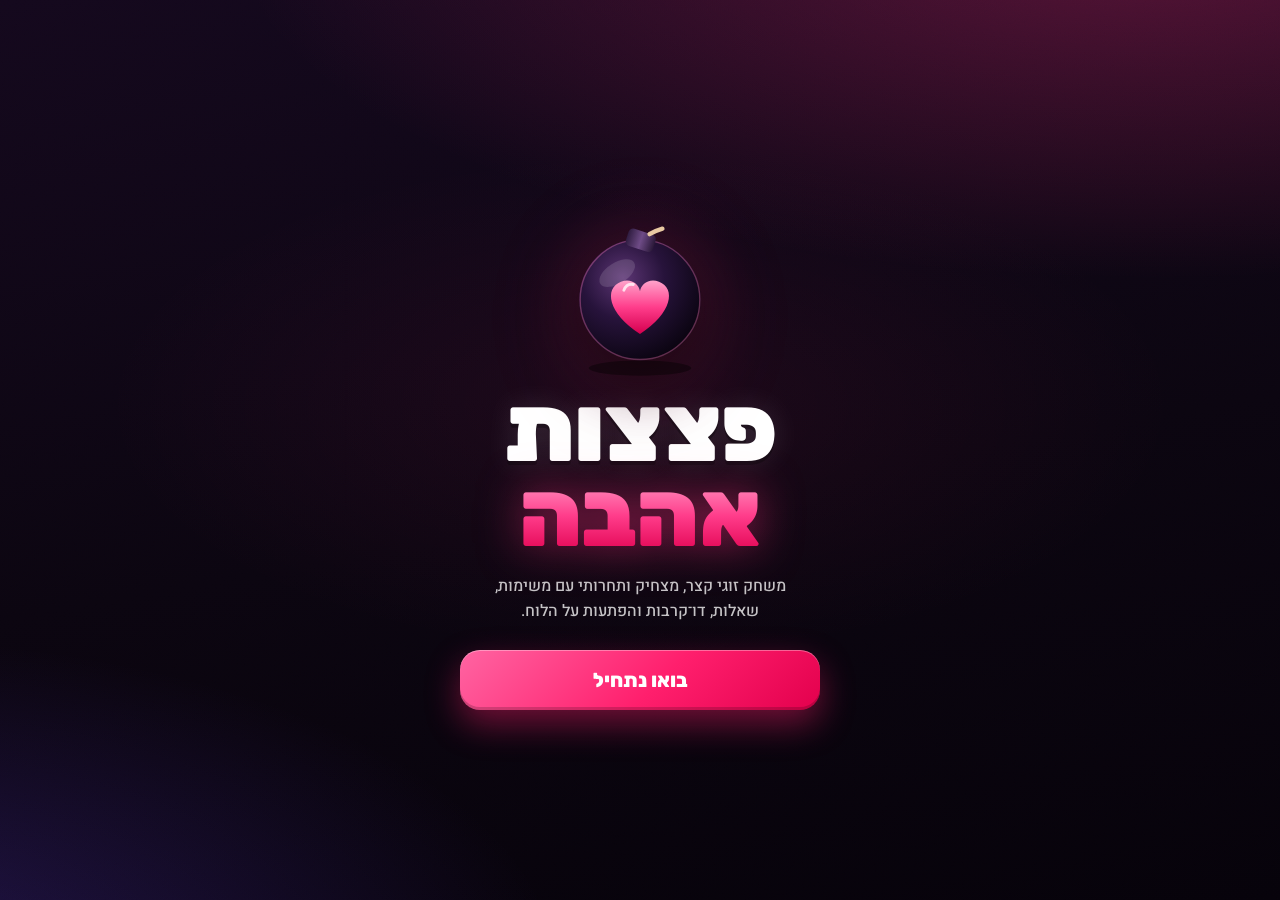
==== commit 8e12d631: "Upgrade LoveBooms UI and UX Visual/UX redesign of the game with no gameplay changes: animated openin" ====
--- a/index.html
+++ b/index.html
@@ -2,192 +2,597 @@
 <html lang="he" dir="rtl">
 <head>
 <meta charset="UTF-8" />
-<meta name="viewport" content="width=device-width, initial-scale=1.0, viewport-fit=cover, user-scalable=no" />
+<meta name="viewport" content="width=device-width, initial-scale=1.0, viewport-fit=cover" />
+<meta name="theme-color" content="#0b0510" />
+<meta name="color-scheme" content="dark" />
 <title>פצצות אהבה</title>
 <link rel="preconnect" href="https://fonts.googleapis.com">
 <link rel="preconnect" href="https://fonts.gstatic.com" crossorigin>
-<link href="https://fonts.googleapis.com/css2?family=Heebo:wght@400;700;900&display=swap" rel="stylesheet">
+<link href="https://fonts.googleapis.com/css2?family=Heebo:wght@400;500;600;700;800;900&family=Rubik:wght@600;700;800;900&display=swap" rel="stylesheet">
 <style>
-:root{--bg:#08020d;--bg2:#1a0624;--txt:#fff;--muted:rgba(255,255,255,.76);--pink:#ff2f93;--pink2:#e90066;--hot:#ff4fb1;--violet:#9d5cff;--gold:#ffd166;--line:rgba(255,255,255,.2);--danger:#ff4f68;--glass:rgba(38,10,50,.54)}
+/* ================= Tokens ================= */
+:root{
+  --bg:#0b0510;--txt:#fff;--muted:rgba(255,255,255,.76);--dim:rgba(255,255,255,.54);--line:rgba(255,255,255,.13);
+  --pink:#ff2f7d;--pink2:#ff0f64;--gold:#ffcf5c;--danger:#ff4f68;
+  --p1:#ff4f96;--p1rgb:255,79,150;--p2:#52b8ff;--p2rgb:82,184,255;
+  --fd:"Rubik","Heebo",system-ui,sans-serif;--fb:"Heebo",system-ui,-apple-system,"Segoe UI",sans-serif;
+  --sat:env(safe-area-inset-top,0px);--sab:env(safe-area-inset-bottom,0px);--sal:env(safe-area-inset-left,0px);--sar:env(safe-area-inset-right,0px);
+  --ease:cubic-bezier(.22,.61,.36,1);--spring:cubic-bezier(.34,1.56,.64,1);
+}
 *{box-sizing:border-box;-webkit-tap-highlight-color:transparent}
-html,body{margin:0;width:100%;height:100%;overflow:hidden;background:var(--bg);color:var(--txt);font-family:Heebo,sans-serif}
-button,input,select{font-family:inherit}
-.bg{position:fixed;inset:0;z-index:0;overflow:hidden;background:radial-gradient(ellipse at 50% -8%,rgba(255,47,147,.32),transparent 42%),radial-gradient(ellipse at 18% 18%,rgba(255,82,168,.22),transparent 30%),radial-gradient(ellipse at 82% 78%,rgba(123,61,255,.18),transparent 34%),linear-gradient(180deg,#120018 0%,#07020d 48%,#120018 100%)}
-.bg:before{content:"❤  ❤  ❤  ❤";position:absolute;inset:auto 0 4dvh 0;text-align:center;white-space:pre;word-spacing:16vw;color:rgba(255,47,147,.28);font-size:clamp(28px,8vw,62px);text-shadow:0 0 26px rgba(255,47,147,.65);filter:blur(.2px);animation:floatHearts 8s ease-in-out infinite alternate;pointer-events:none}
-.bg:after{content:"";position:absolute;inset:0;opacity:.72;background:radial-gradient(circle at 12% 22%,#ff9d4d 0 2px,transparent 4px),radial-gradient(circle at 82% 12%,#ffb650 0 2px,transparent 4px),radial-gradient(circle at 72% 44%,#ff4fb1 0 1px,transparent 3px),radial-gradient(circle at 18% 75%,#ff6ec0 0 1px,transparent 3px),radial-gradient(circle at 92% 86%,#ffd166 0 1px,transparent 3px);animation:sparkDrift 7s linear infinite;pointer-events:none}
-@keyframes floatHearts{from{transform:translateY(0) scale(1);opacity:.38}to{transform:translateY(-18px) scale(1.035);opacity:.7}}
-@keyframes sparkDrift{from{transform:translateY(0)}to{transform:translateY(-12px)}}
+html{-webkit-text-size-adjust:100%;text-size-adjust:100%}
+html,body{margin:0;width:100%;height:100%;overflow:hidden;background:var(--bg);color:var(--txt);font-family:var(--fb);-webkit-font-smoothing:antialiased}
+button,input,select{font-family:inherit;color:inherit}
+button{cursor:pointer;touch-action:manipulation;-webkit-user-select:none;user-select:none}
+button:disabled{cursor:default}
+:focus{outline:none}
+:focus-visible{outline:3px solid #fff;outline-offset:3px;border-radius:12px}
+.sr{position:absolute!important;width:1px;height:1px;overflow:hidden;clip:rect(0 0 0 0);clip-path:inset(50%);white-space:nowrap}
+
+/* ================= Background ================= */
+.bg{position:fixed;inset:0;z-index:0;background:
+  radial-gradient(120% 65% at 90% -8%,rgba(255,47,125,.30),transparent 60%),
+  radial-gradient(90% 60% at -12% 108%,rgba(110,70,255,.26),transparent 62%),
+  radial-gradient(60% 40% at 50% 45%,rgba(255,47,125,.07),transparent 70%),
+  linear-gradient(170deg,#14081d,#0b0510 55%,#06020a)}
+.bg:after{content:"";position:absolute;inset:0;opacity:.06;mix-blend-mode:overlay;background-image:url("data:image/svg+xml,%3Csvg xmlns='http://www.w3.org/2000/svg' width='160' height='160'%3E%3Cfilter id='n'%3E%3CfeTurbulence type='fractalNoise' baseFrequency='.9' numOctaves='2' stitchTiles='stitch'/%3E%3C/filter%3E%3Crect width='100%25' height='100%25' filter='url(%23n)'/%3E%3C/svg%3E")}
+
 .screen{position:fixed;inset:0;display:none;z-index:2}.show{display:flex}
-#start{align-items:center;justify-content:center;padding:18px;overflow:auto;overflow-x:hidden}
-.card{width:calc(100vw - 32px);max-width:560px;min-width:0;margin-inline:auto;overflow:hidden;border:1px solid rgba(255,79,177,.42);border-radius:30px;padding:20px;background:linear-gradient(160deg,rgba(80,22,93,.5),rgba(22,5,32,.72));backdrop-filter:blur(22px);box-shadow:0 28px 80px rgba(0,0,0,.7),0 0 38px rgba(255,47,147,.22),inset 0 1px 0 rgba(255,255,255,.12)}
-h1{margin:0 0 8px;text-align:center;font-size:clamp(42px,12vw,74px);font-weight:900;line-height:.96;color:#fff;background:linear-gradient(180deg,#fff 4%,#ffe5f4 38%,#ff5ab4 58%,#ff2f93 100%);-webkit-background-clip:text;-webkit-text-fill-color:transparent;text-shadow:0 0 22px rgba(255,47,147,.85),0 7px 22px rgba(0,0,0,.55);letter-spacing:0}
-.lead{margin:8px auto 18px;max-width:430px;text-align:center;color:rgba(255,255,255,.84);font-size:15px;line-height:1.55;text-shadow:0 0 12px rgba(255,47,147,.25)}
-.last-win{display:none;margin:0 0 12px;text-align:center;padding:8px 12px;border:1px solid rgba(255,209,102,.48);border-radius:16px;background:rgba(255,209,102,.12);color:#ffd166;font-size:12px;font-weight:900;box-shadow:0 0 18px rgba(255,209,102,.16)}
-.start-step{display:grid;gap:10px}
-.start-step:before{content:"🏆";justify-self:center;font-size:40px;line-height:1;filter:drop-shadow(0 0 18px rgba(255,209,102,.65));margin-bottom:-2px}
+
+/* ================= Start / Intro ================= */
+#start{overflow-y:auto;overflow-x:hidden;-webkit-overflow-scrolling:touch;overscroll-behavior:contain;scrollbar-width:none}
+#start::-webkit-scrollbar{display:none}
+#start.show{display:block}
+.start-step{width:100%;min-height:100%}
 .start-step.hide{display:none}
-.g2{display:grid;grid-template-columns:minmax(0,1fr) minmax(0,1fr);gap:10px}
-.g2>div{min-width:0}
-label{display:block;color:#ff72bd;font-size:12px;font-weight:900;margin:8px 0 5px;text-shadow:0 0 10px rgba(255,47,147,.25)}
-input,select{width:100%;min-width:0;padding:12px;border-radius:15px;border:1px solid rgba(255,79,177,.54);background:rgba(8,2,13,.4);color:#fff;box-shadow:inset 0 0 18px rgba(255,47,147,.08),0 0 14px rgba(255,47,147,.08);outline:none}
-input:focus,select:focus{border-color:#ff66bf;box-shadow:0 0 18px rgba(255,47,147,.38),inset 0 0 18px rgba(255,47,147,.12)}
-.drink{display:grid;gap:6px;margin-top:12px;padding:12px;border:1px solid rgba(255,79,177,.34);border-radius:22px;background:linear-gradient(145deg,rgba(255,255,255,.08),rgba(255,255,255,.025));color:var(--muted);font-size:12px;font-weight:900;box-shadow:inset 0 1px 0 rgba(255,255,255,.08)}
-.eg{display:grid;grid-template-columns:repeat(4,minmax(0,1fr));gap:8px}
-.emoji{min-width:0;height:48px;border:1px solid rgba(255,255,255,.22);border-radius:15px;background:linear-gradient(150deg,rgba(255,255,255,.1),rgba(255,255,255,.025));color:#fff;font-size:25px;box-shadow:inset 0 0 14px rgba(255,255,255,.04);transition:transform .12s ease,border-color .18s ease,box-shadow .18s ease}
-.emoji:active{transform:scale(.96)}
-.emoji.sel{border-color:#ff5ab4;background:linear-gradient(145deg,rgba(255,47,147,.62),rgba(255,47,147,.18));box-shadow:0 0 22px rgba(255,47,147,.44),inset 0 0 16px rgba(255,255,255,.14)}
-.main{width:100%;margin-top:16px;border:none;border-radius:999px;padding:16px;color:#fff;font-weight:900;font-size:22px;background:linear-gradient(180deg,#ff3aa0,#e80068);box-shadow:0 16px 38px rgba(255,47,147,.44),0 0 26px rgba(255,47,147,.45),inset 0 1px 0 rgba(255,255,255,.35);border:1px solid rgba(255,161,211,.55);transition:transform .12s ease,filter .18s ease}
-.main:active{transform:scale(.98);filter:brightness(1.08)}
-
-#game{padding:8px max(8px,env(safe-area-inset-right)) calc(8px + env(safe-area-inset-bottom)) max(8px,env(safe-area-inset-left))}
-.wrap{height:100%;display:grid;grid-template-rows:auto minmax(0,1fr) auto;gap:8px}
-.top{display:grid;gap:7px}
-.head{display:grid;grid-template-columns:36px 1fr 36px;align-items:center}
-.set{width:36px;height:36px;border-radius:13px;border:1px solid rgba(255,79,177,.66);background:linear-gradient(145deg,rgba(255,47,147,.26),rgba(15,4,22,.86));color:#fff;font-size:18px;box-shadow:0 0 20px rgba(255,47,147,.28),inset 0 1px 0 rgba(255,255,255,.16)}
-.title{text-align:center;font-weight:900;font-size:clamp(22px,6vw,36px);line-height:1;color:#fff;background:linear-gradient(180deg,#fff,#ffcee9 45%,#ff40a1 100%);-webkit-background-clip:text;-webkit-text-fill-color:transparent;text-shadow:0 0 18px rgba(255,47,147,.7)}
-.players{display:grid;grid-template-columns:minmax(0,1fr) 34px minmax(0,1fr);gap:8px;align-items:center}
-.players>div:nth-child(2){font-weight:900;color:#ff72bd;text-align:center;text-shadow:0 0 15px rgba(255,47,147,.6)}
-.pc{min-height:38px;border:1px solid rgba(255,79,177,.38);border-radius:18px;display:grid;grid-template-columns:auto minmax(0,1fr) auto;justify-content:center;align-items:center;gap:7px;background:linear-gradient(150deg,rgba(255,255,255,.1),rgba(255,255,255,.025));font-weight:900;font-size:13px;position:relative;padding:6px 9px;min-width:0;box-shadow:inset 0 1px 0 rgba(255,255,255,.08),0 8px 20px rgba(0,0,0,.22)}
-.pc.a{border-color:#ff4fb1;background:linear-gradient(145deg,rgba(255,47,147,.23),rgba(35,5,45,.56));box-shadow:0 0 22px rgba(255,47,147,.34),inset 0 1px 0 rgba(255,255,255,.14)}
-.pname{min-width:0;overflow:hidden;text-overflow:ellipsis;white-space:nowrap}
-.wins{flex:0 0 auto;min-width:24px;padding:2px 7px;border-radius:999px;border:1px solid rgba(255,209,102,.5);background:rgba(255,209,102,.13);color:#ffd166;font-size:11px;line-height:1.35;text-align:center;box-shadow:0 0 12px rgba(255,209,102,.14)}
-.fx{position:absolute;bottom:2px;left:4px;display:flex;gap:3px;font-size:10px;opacity:.92}
-.turn{text-align:center;padding:8px 12px;border:1px solid rgba(255,79,177,.58);border-radius:999px;background:linear-gradient(90deg,rgba(255,47,147,.08),rgba(255,47,147,.28),rgba(255,47,147,.08));font-weight:900;font-size:16px;line-height:1.2;position:relative;overflow:hidden;box-shadow:0 0 22px rgba(255,47,147,.25),inset 0 0 18px rgba(255,47,147,.08);text-shadow:0 0 14px rgba(255,255,255,.2)}
-.turn:before{content:"";position:absolute;inset:0;background:linear-gradient(90deg,transparent,rgba(255,255,255,.16),transparent);transform:translateX(-120%);animation:turnShine 4.8s ease-in-out infinite}
-@keyframes turnShine{0%,68%{transform:translateX(-120%)}100%{transform:translateX(120%)}}
-.turn.endgame{border-color:#ff4f68;background:rgba(255,79,104,.2);box-shadow:0 0 22px rgba(255,79,104,.4)}
-.turn.endgame:after{content:"מצב סיום";position:absolute;left:8px;top:50%;transform:translateY(-50%);font-size:10px;color:#ffd166}
-
-.board-wrap{display:flex;justify-content:center;align-items:center;min-height:0;position:relative}
-.board{width:min(97vw,560px);height:min(72dvh,760px);display:grid;grid-template-columns:repeat(6,1fr);grid-template-rows:repeat(8,1fr);gap:5px;padding:8px;border-radius:24px;border:1px solid rgba(255,79,177,.78);background:linear-gradient(155deg,rgba(255,255,255,.11),rgba(255,255,255,.025)),rgba(21,5,31,.72);box-shadow:0 0 40px rgba(255,47,147,.34),0 18px 52px rgba(0,0,0,.58),inset 0 0 30px rgba(255,79,177,.08),inset 0 1px 0 rgba(255,255,255,.14);transition:box-shadow .35s,border-color .35s;position:relative;direction:ltr}
-.board:before{content:"";position:absolute;inset:-2px;border-radius:26px;border:1px solid rgba(255,86,188,.38);box-shadow:0 0 24px rgba(255,47,147,.38);pointer-events:none}
-.board.endgame{border-color:#ff4f68;box-shadow:0 0 42px rgba(255,79,104,.44),inset 0 0 28px rgba(255,79,104,.12);animation:boardPulse 1.6s ease-in-out infinite}
-@keyframes boardPulse{0%,100%{filter:saturate(1)}50%{filter:saturate(1.14)}}
-.board.endgame .goal{animation:trophyPulse 1.1s ease-in-out infinite}
-@keyframes trophyPulse{0%,100%{box-shadow:0 0 12px rgba(255,209,102,.45)}50%{box-shadow:0 0 24px rgba(255,209,102,.75)}}
-.board.fog:before{content:"";position:absolute;inset:0;border-radius:20px;pointer-events:none;background:radial-gradient(circle at 50% 50%,rgba(255,90,120,.25),transparent 60%);animation:fog .75s ease}
-@keyframes fog{from{opacity:0}20%{opacity:1}to{opacity:0}}
-
-.cell{position:relative;border-radius:15px;border:1px solid rgba(255,167,221,.34);display:flex;justify-content:center;align-items:center;background:linear-gradient(145deg,rgba(105,50,115,.62),rgba(27,8,38,.88));overflow:hidden;transition:transform .25s ease, box-shadow .25s ease,border-color .25s ease;box-shadow:inset 0 1px 0 rgba(255,255,255,.12),inset 0 -14px 28px rgba(0,0,0,.18)}
-.cell:after{content:"";position:absolute;inset:0;background:linear-gradient(135deg,rgba(255,255,255,.12),transparent 58%);opacity:.8}
-.cell.glow{box-shadow:0 0 24px rgba(255,255,255,.35),inset 0 1px 0 rgba(255,255,255,.2);transform:scale(1.045)}
-.cell.flip{animation:tileReveal .44s cubic-bezier(.22,.7,.22,1)}
-@keyframes tileReveal{0%{transform:scale(1) rotateY(0);filter:brightness(1)}45%{transform:scale(.9) rotateY(88deg);filter:brightness(1.35)}70%{transform:scale(1.06) rotateY(0);filter:brightness(1.22)}100%{transform:scale(1);filter:brightness(1)}}
-.cell.start{border-color:#46a3ff;background:linear-gradient(145deg,rgba(35,92,184,.58),rgba(8,18,48,.9));box-shadow:0 0 24px rgba(70,163,255,.55),inset 0 0 20px rgba(70,163,255,.18)}
-.cell.goal{border-color:#ffd166;background:linear-gradient(145deg,rgba(117,72,0,.72),rgba(40,19,0,.92));box-shadow:0 0 28px rgba(255,209,102,.68),inset 0 0 22px rgba(255,209,102,.22)}
-.cell.seen.kiss{border-color:#ff2f93;background:linear-gradient(145deg,#982261,#311120);box-shadow:0 0 22px rgba(255,47,147,.58),inset 0 0 18px rgba(255,47,147,.12)}
-.cell.seen.task{border-color:#ff9d2e;background:linear-gradient(145deg,#85440c,#2b1306);box-shadow:0 0 21px rgba(255,157,46,.54),inset 0 0 18px rgba(255,157,46,.12)}
-.cell.seen.question{border-color:#ff64bd;background:linear-gradient(145deg,#81336e,#251027);box-shadow:0 0 21px rgba(255,100,189,.54),inset 0 0 18px rgba(255,100,189,.12)}
-.cell.seen.temptation{border-color:#43a7ff;background:linear-gradient(145deg,#075c8c,#05172a);box-shadow:0 0 21px rgba(67,167,255,.58),inset 0 0 18px rgba(67,167,255,.12)}
-.cell.seen.duel{border-color:#b46cff;background:linear-gradient(145deg,#5d2586,#1b0c2c);box-shadow:0 0 21px rgba(180,108,255,.58),inset 0 0 18px rgba(180,108,255,.12)}
-.cell.seen.drink{border-color:#58e76f;background:linear-gradient(145deg,#146b31,#071f13);box-shadow:0 0 21px rgba(88,231,111,.54),inset 0 0 18px rgba(88,231,111,.12)}
-.cell.seen.empty{border-color:#b9bbca;background:linear-gradient(145deg,#41414f,#181824);box-shadow:0 0 17px rgba(185,187,202,.32),inset 0 0 16px rgba(255,255,255,.06)}
-.cell.seen.bomb{border-color:#ff4f68;background:linear-gradient(145deg,#8f1f30,#2a0710);box-shadow:0 0 24px rgba(255,79,104,.68),inset 0 0 18px rgba(255,79,104,.14)}
-.icon{font-size:clamp(21px,5vw,31px);z-index:1;filter:drop-shadow(0 0 8px rgba(255,255,255,.28))}
-.badge{position:absolute;z-index:2;font-size:8px;padding:2px 4px;border-radius:7px;font-weight:900}
-.start .badge{left:4px;bottom:4px;background:#46a3ff;color:#fff;box-shadow:0 0 12px rgba(70,163,255,.7)}
-.goal .badge{right:4px;top:4px;background:#ffd166;color:#111;box-shadow:0 0 14px rgba(255,209,102,.8)}
-.preview{position:absolute;z-index:5;font-size:30px;animation:popIn .36s ease}
-@keyframes popIn{from{transform:scale(.45);opacity:0;filter:blur(2px)}70%{transform:scale(1.18);opacity:1}to{transform:scale(1);opacity:1}}
-
-.layer{position:absolute;inset:8px;display:grid;grid-template-columns:repeat(6,1fr);grid-template-rows:repeat(8,1fr);pointer-events:none;direction:ltr}
-.tk{position:absolute;z-index:9;width:32px;height:32px;border-radius:50%;display:flex;align-items:center;justify-content:center;background:rgba(0,0,0,.48);transform:translate(-50%,-50%);transition:left .28s cubic-bezier(.22,.61,.36,1),top .28s cubic-bezier(.22,.61,.36,1),transform .16s ease,filter .18s;box-shadow:0 0 18px rgba(255,47,147,.44),inset 0 1px 0 rgba(255,255,255,.18)}
-.tk.land{transform:translate(-50%,-50%) scale(1.15)}
-.tk.warp{filter:brightness(2) saturate(1.4);transform:translate(-50%,-50%) scale(.7)}
-
-.moves{display:grid;grid-template-columns:repeat(4,1fr);gap:12px;width:min(88vw,470px);margin:0 auto}
-.mv{height:54px;border-radius:50%;border:1px solid rgba(255,118,199,.76);background:radial-gradient(circle at 35% 25%,rgba(255,255,255,.26),transparent 26%),linear-gradient(145deg,rgba(92,18,69,.92),rgba(20,5,28,.96));color:#ffd2ec;font-size:31px;font-weight:900;transition:transform .1s,box-shadow .18s,filter .18s;box-shadow:0 0 22px rgba(255,47,147,.42),inset 0 0 18px rgba(255,47,147,.12)}
-.mv:active{transform:scale(.94);filter:brightness(1.18)}
-.mv:disabled{opacity:.34;box-shadow:inset 0 0 10px rgba(255,255,255,.04)}
-
-.modal{position:fixed;inset:0;z-index:20;display:none;align-items:center;justify-content:center;padding:12px;background:rgba(5,0,9,.82);backdrop-filter:blur(10px)}
-.modal.show{display:flex}
-.mc{width:calc(100vw - 24px);max-width:420px;max-height:88dvh;overflow:auto;border:1px solid rgba(255,79,177,.38);border-radius:25px;padding:16px;text-align:center;background:linear-gradient(170deg,rgba(58,19,74,.94),rgba(15,5,24,.98));box-shadow:0 28px 80px rgba(0,0,0,.76),0 0 30px rgba(255,47,147,.22),inset 0 1px 0 rgba(255,255,255,.12);animation:pop .2s ease}
-@keyframes pop{from{transform:scale(.94);opacity:.45}to{transform:scale(1);opacity:1}}
-.mi{font-size:52px;animation:shine 1.2s ease infinite alternate}
-@keyframes shine{from{filter:drop-shadow(0 0 2px rgba(255,255,255,.2))}to{filter:drop-shadow(0 0 14px rgba(255,209,102,.45))}}
-.mt{font-size:21px;font-weight:900;margin:5px 0}
-.mx{white-space:pre-line;line-height:1.55;color:rgba(255,255,255,.92);font-size:14px}
-.ma{display:grid;grid-template-columns:1fr 1fr;gap:7px;margin-top:10px}
-.mb{border:1px solid rgba(255,154,211,.42);border-radius:999px;padding:12px;min-height:44px;color:#fff;font-weight:900;line-height:1.25;white-space:normal;overflow-wrap:break-word;background:linear-gradient(180deg,#ff3aa0,#e80068);box-shadow:0 10px 24px rgba(255,47,147,.28),inset 0 1px 0 rgba(255,255,255,.22)}
-.mb.alt{border:1px solid var(--line);background:rgba(255,255,255,.12)}
-.mb.good{background:linear-gradient(130deg,#00c777,#00aa62)}
-.mb.bad{background:linear-gradient(130deg,#ff5a6e,#ff3450)}
-.timer-box{display:grid;gap:6px;margin:10px 0 2px}
-.timer-btn{border:1px solid rgba(255,209,102,.45);border-radius:999px;padding:9px 12px;background:rgba(255,209,102,.12);color:#ffd166;font-weight:900}
-.timer-display{font-size:28px;font-weight:900;color:#ffd166;text-shadow:0 0 14px rgba(255,209,102,.35)}
-
+.hero{display:flex;align-items:center;justify-content:center;text-align:center;padding:calc(var(--sat) + 24px) calc(var(--sar) + 24px) calc(var(--sab) + 28px) calc(var(--sal) + 24px)}
+.hero-inner{display:flex;flex-direction:column;align-items:center;width:100%;max-width:420px}
+.emblem-wrap{position:relative;width:min(44vw,190px);aspect-ratio:1;margin-bottom:4px}
+.emblem{width:100%;height:100%;overflow:visible;filter:drop-shadow(0 18px 28px rgba(0,0,0,.6)) drop-shadow(0 0 34px rgba(255,47,125,.28))}
+.em-heart{transform-box:fill-box;transform-origin:50% 55%;animation:beat 2.6s ease-in-out 8.4s infinite}
+.fuse{stroke-dasharray:100 100;stroke-dashoffset:-82}
+.logo{margin:0;font-family:var(--fd);font-weight:900;line-height:.9;letter-spacing:-.01em;font-size:clamp(54px,17vw,94px)}
+.logo span{display:block}
+.logo .l1{color:#fff;text-shadow:0 4px 0 rgba(0,0,0,.28),0 0 30px rgba(255,255,255,.12)}
+.logo .l2{background:linear-gradient(180deg,#ffa3cb,#ff3d8b 52%,#e0004f);-webkit-background-clip:text;background-clip:text;color:transparent;filter:drop-shadow(0 0 22px rgba(255,47,125,.55))}
+.tagline{max-width:330px;margin:18px auto 0;color:var(--muted);font-size:16px;line-height:1.55;font-weight:500}
+.last-win{display:none;width:fit-content;margin:16px auto 0;padding:8px 14px;border-radius:999px;border:1px solid rgba(255,207,92,.45);background:rgba(255,207,92,.1);color:#ffe29a;font-size:14px;font-weight:700}
+.main{position:relative;display:block;width:100%;max-width:360px;min-height:60px;margin:26px auto 0;padding:0 24px;border:0;border-radius:20px;font-family:var(--fd);font-weight:800;font-size:20px;color:#fff;background:linear-gradient(135deg,#ff64a2,#ff1f6d 55%,#e3004d);box-shadow:0 14px 34px rgba(255,31,109,.42),inset 0 1px 0 rgba(255,255,255,.35),inset 0 -3px 0 rgba(0,0,0,.18);transition:transform .15s var(--ease),filter .2s}
+.main:active{transform:translateY(2px) scale(.985);filter:brightness(1.08)}
+.cta:after{content:"";position:absolute;inset:-4px;border-radius:24px;border:2px solid rgba(255,90,160,.55);opacity:0;animation:ctaGlow 2.8s ease-out 8.7s infinite;pointer-events:none}
+.flash-intro{position:fixed;inset:0;pointer-events:none;z-index:4;opacity:0;background:radial-gradient(circle at 50% 30%,rgba(255,244,248,.95),rgba(255,70,140,.5) 28%,transparent 68%)}
+.intro-skip{position:fixed;inset:0;z-index:6}
+
+/* intro choreography (only runs once, base styles = final state) */
+.emblem-wrap.ia{animation:emIn 2.25s var(--spring) .36s backwards,emPop 1.5s ease-out 4.68s}
+.fuse.ia{animation:burn 3.09s linear 1.65s backwards}
+.flash-intro.ia{animation:iflash 2.25s ease-out 4.74s backwards}
+.logo .l1.ia{animation:slam 1.8s var(--spring) 4.8s backwards}
+.logo .l2.ia{animation:slam2 1.8s var(--spring) 5.1s backwards}
+.hero-inner.ia{animation:quake 1.26s linear 4.86s}
+.tagline.ia{animation:rise 1.65s var(--ease) 6.15s backwards}
+.last-win.ia{animation:rise 1.65s var(--ease) 6.6s backwards}
+.cta.ia{animation:rise 1.65s var(--spring) 6.75s backwards}
+.intro-done .ia{animation:none!important}
+.intro-done .spark{display:none}
+
+/* ================= Setup ================= */
+.setup{display:flex;flex-direction:column;gap:12px;max-width:520px;margin:0 auto;padding:calc(var(--sat) + 18px) calc(var(--sar) + 14px) 0 calc(var(--sal) + 14px)}
+.setup:not(.hide){animation:stepIn .45s var(--ease)}
+.setup-head{text-align:center;margin-bottom:2px}
+.logo-sm{font-family:var(--fd);font-weight:900;font-size:30px;line-height:1.1}
+.logo-sm span,.title span{color:var(--pink)}
+.setup-head p{margin:4px 0 0;color:var(--muted);font-size:16px;font-weight:500}
+.pcard{--pc:var(--p1);--pcr:var(--p1rgb);position:relative;padding:14px 14px 12px;border-radius:22px;background:linear-gradient(160deg,rgba(var(--pcr),.12),rgba(255,255,255,.03) 55%);border:1px solid rgba(var(--pcr),.35);box-shadow:0 12px 30px rgba(0,0,0,.3),inset 0 1px 0 rgba(255,255,255,.06)}
+.pcard:before{content:"";position:absolute;inset-inline-start:0;top:18px;bottom:18px;width:4px;border-radius:0 4px 4px 0;background:var(--pc);box-shadow:0 0 12px rgba(var(--pcr),.7)}
+.pcard-top{display:flex;align-items:center;gap:12px;margin-bottom:10px}
+.pcard-av{width:52px;height:52px;flex:0 0 52px;border-radius:50%;display:grid;place-items:center;font-size:30px;background:radial-gradient(circle at 35% 30%,#3a2350,#12081c);box-shadow:0 0 0 3px var(--pc),0 0 20px rgba(var(--pcr),.5)}
+.pcard h2{margin:0;font-family:var(--fd);font-size:22px;font-weight:800;color:var(--pc)}
+.prow{display:grid;grid-template-columns:minmax(0,1fr) auto;gap:10px;align-items:end}
+.fcol{min-width:0}
+.fl{display:block;margin:0 2px 6px;color:var(--muted);font-size:13px;font-weight:700}
+.pcard input{width:100%;height:50px;padding:0 14px;border-radius:14px;border:1px solid rgba(255,255,255,.14);background:rgba(0,0,0,.28);color:#fff;font-size:17px;font-weight:600;transition:border-color .2s,box-shadow .2s}
+.pcard input::placeholder{color:rgba(255,255,255,.35)}
+.pcard input:focus{border-color:var(--pc);box-shadow:0 0 0 3px rgba(var(--pcr),.25)}
+.seg{display:flex;gap:4px;height:50px;padding:4px;border-radius:14px;background:rgba(0,0,0,.3);border:1px solid rgba(255,255,255,.1)}
+.seg button{min-width:58px;padding:0 10px;border:0;border-radius:10px;background:transparent;color:var(--muted);font-weight:800;font-size:15px;transition:background .2s,color .2s}
+.seg button.on{background:linear-gradient(135deg,rgba(var(--pcr),1),rgba(var(--pcr),.72));color:#fff;box-shadow:0 4px 12px rgba(var(--pcr),.4)}
+.pcard>.fl{margin-top:12px}
+.eg{display:flex;gap:8px;overflow-x:auto;overflow-y:hidden;scroll-snap-type:x proximity;padding:4px 4px 8px;margin:0 -4px;scrollbar-width:none;-webkit-mask-image:linear-gradient(90deg,transparent,#000 16px,#000 calc(100% - 16px),transparent);mask-image:linear-gradient(90deg,transparent,#000 16px,#000 calc(100% - 16px),transparent)}
+.eg::-webkit-scrollbar{display:none}
+.emoji{position:relative;flex:0 0 48px;height:48px;border-radius:14px;border:1px solid rgba(255,255,255,.12);background:rgba(255,255,255,.05);font-size:26px;line-height:1;scroll-snap-align:start;transition:transform .15s var(--ease),background .2s,box-shadow .2s}
+.emoji:active{transform:scale(.92)}
+.emoji.sel{background:rgba(var(--pcr),.22);border-color:transparent;box-shadow:0 0 0 2.5px var(--pc),0 0 16px rgba(var(--pcr),.5)}
+.emoji.taken:after{content:"";position:absolute;top:4px;inset-inline-end:4px;width:8px;height:8px;border-radius:50%;background:var(--oc,#fff);box-shadow:0 0 0 2px #1a0d26}
+#e1 .emoji.taken{--oc:var(--p2)}#e2 .emoji.taken{--oc:var(--p1)}
+.pair-sep{display:flex;align-items:center;gap:10px;margin:-4px 20px;color:var(--pink);font-size:16px}
+.pair-sep:before,.pair-sep:after{content:"";flex:1;height:1px;background:linear-gradient(90deg,transparent,rgba(255,47,125,.45),transparent)}
+.drink-card{padding:14px;border-radius:22px;background:rgba(255,255,255,.04);border:1px solid var(--line)}
+.drink-opts{display:grid;grid-template-columns:repeat(3,minmax(0,1fr));gap:8px}
+.drink-opts button{display:grid;justify-items:center;gap:2px;padding:12px 4px 10px;min-height:92px;border-radius:16px;border:1px solid rgba(255,255,255,.12);background:rgba(0,0,0,.22);transition:all .2s var(--ease)}
+.drink-opts .di{font-size:26px;line-height:1.1}
+.drink-opts b{font-size:15px;font-weight:800}
+.drink-opts small{font-size:12px;color:var(--dim);font-weight:600}
+.drink-opts button.on{background:linear-gradient(160deg,rgba(255,47,125,.28),rgba(255,47,125,.08));border-color:rgba(255,90,160,.8);box-shadow:0 0 0 1px rgba(255,90,160,.5),0 8px 22px rgba(255,31,109,.25)}
+.drink-opts button.on small{color:#ffc2da}
+.cta-bar{position:sticky;bottom:0;margin-top:auto;padding:14px 0 calc(var(--sab) + 14px);background:linear-gradient(to top,rgba(11,5,16,.97) 62%,rgba(11,5,16,0))}
+.cta-bar .main{margin:0 auto}
+
+/* ================= Game layout ================= */
+#game{padding:calc(var(--sat) + 8px) calc(var(--sar) + 10px) calc(var(--sab) + 10px) calc(var(--sal) + 10px)}
+#game.show .top{animation:dropIn .5s var(--ease)}
+#game.show .moves{animation:riseIn .5s var(--ease) .08s backwards}
+.wrap{width:100%;max-width:480px;margin:0 auto;height:100%;display:grid;grid-template-rows:auto minmax(0,1fr) auto;gap:10px}
+.top{display:grid;gap:8px}
+.head{display:grid;grid-template-columns:1fr auto 1fr;align-items:center;gap:8px;min-height:44px}
+.set{justify-self:start;width:44px;height:44px;display:grid;place-items:center;border-radius:14px;border:1px solid var(--line);background:rgba(255,255,255,.06);transition:transform .15s,background .2s}
+.set:active{transform:scale(.92);background:rgba(255,255,255,.12)}
+.set svg{width:22px;height:22px}
+.title{font-family:var(--fd);font-weight:900;font-size:19px;letter-spacing:.01em;white-space:nowrap;-webkit-user-select:none;user-select:none}
+.turn{justify-self:end;display:flex;align-items:center;gap:6px;height:32px;padding:0 12px;border-radius:999px;background:rgba(255,255,255,.07);border:1px solid var(--line);font-weight:800;font-size:13px;white-space:nowrap}
+.turn.endgame{border-color:rgba(255,79,104,.8);background:rgba(255,79,104,.18);color:#ffd0d7}
+.turn.endgame:before{content:"🔥"}
+.players{display:grid;grid-template-columns:minmax(0,1fr) 26px minmax(0,1fr);align-items:center;gap:6px}
+.vs{font-family:var(--fd);font-weight:900;font-size:13px;color:var(--dim);text-align:center}
+.pc{--pc:var(--p1);--pcr:var(--p1rgb);position:relative;display:flex;align-items:center;gap:8px;min-width:0;height:60px;padding:0 8px;border-radius:18px;background:rgba(255,255,255,.045);border:1px solid rgba(255,255,255,.08);opacity:.6;transform:scale(.97);transition:opacity .35s var(--ease),transform .35s var(--ease),background .35s,border-color .35s,box-shadow .35s}
+#pc1{--pc:var(--p2);--pcr:var(--p2rgb)}
+.pc.a{opacity:1;transform:none;background:linear-gradient(135deg,rgba(var(--pcr),.3),rgba(var(--pcr),.08));border-color:rgba(var(--pcr),.85);box-shadow:0 0 0 1px rgba(var(--pcr),.35),0 8px 26px rgba(var(--pcr),.28)}
+.pc.turn-in{animation:cardPing .6s var(--spring)}
+.av{flex:0 0 40px;height:40px;border-radius:50%;display:grid;place-items:center;font-size:22px;line-height:1;background:radial-gradient(circle at 35% 30%,#3a2350,#12081c);box-shadow:0 0 0 2px rgba(var(--pcr),.75)}
+.pinfo{display:flex;flex-direction:column;justify-content:center;min-width:0;flex:1}
+.pname{font-weight:800;font-size:15px;line-height:1.2;overflow:hidden;text-overflow:ellipsis;white-space:nowrap}
+.pturn{max-height:0;opacity:0;overflow:hidden;font-size:12px;font-weight:800;line-height:1.3;color:var(--pc);white-space:nowrap;text-overflow:ellipsis;transition:max-height .3s,opacity .3s}
+.pc.a .pturn{max-height:18px;opacity:1}
+.wins{position:absolute;bottom:-7px;inset-inline-start:4px;display:flex;align-items:center;gap:1px;padding:0 6px;border-radius:999px;background:#2a1a08;border:1px solid rgba(255,207,92,.55);color:#ffe29a;font-size:12px;font-weight:800;line-height:1.45;box-shadow:0 2px 6px rgba(0,0,0,.4)}
+.wins:before{content:"🏆";font-size:10px}
+.fx{position:absolute;top:-7px;inset-inline-start:8px;padding:1px 7px;border-radius:999px;background:var(--pc);color:#fff;font-size:12px;font-weight:900;box-shadow:0 2px 8px rgba(0,0,0,.4)}
+.fx:empty{display:none}
+
+/* ================= Board ================= */
+.board-wrap{position:relative;min-height:0;display:grid;place-items:center;container-type:size}
+.board-frame{position:relative;width:min(100cqw,75cqh);aspect-ratio:3/4;--gap:clamp(3px,1.2cqw,6px);--bp:clamp(5px,1.7cqw,9px)}
+@supports not (width:1cqw){.board-frame{width:min(94vw,50vh)}}
+.board{position:absolute;inset:0;display:grid;grid-template-columns:repeat(6,1fr);grid-template-rows:repeat(8,1fr);gap:var(--gap);padding:var(--bp);border-radius:22px;direction:ltr;container-type:inline-size;perspective:700px;
+  background:linear-gradient(165deg,#1d0e2b,#12081c 70%);
+  box-shadow:0 0 0 1.5px rgba(255,80,150,.42),0 0 0 6px rgba(255,47,125,.06),0 24px 60px rgba(0,0,0,.55),0 0 46px rgba(255,47,125,.16),inset 0 1px 0 rgba(255,255,255,.07)}
+#game.show .board-frame{animation:fadeIn .55s ease}
+.board:after{content:"";position:absolute;inset:-3px;border-radius:25px;pointer-events:none;opacity:0;box-shadow:0 0 0 2px rgba(255,79,104,.95),0 0 34px rgba(255,79,104,.6)}
+.board.endgame:after{animation:heartbeat 1.5s ease-in-out infinite}
+.board.shake{animation:shake .5s cubic-bezier(.36,.07,.19,.97)}
+.layer,.tokens{position:absolute;inset:var(--bp);pointer-events:none}
+.layer{display:grid;grid-template-columns:repeat(6,1fr);grid-template-rows:repeat(8,1fr);gap:var(--gap);direction:ltr}
+.tokens{container-type:inline-size;animation:fadeIn .5s ease .35s backwards}
+
+.cell{position:relative;display:grid;place-items:center;border-radius:22%;overflow:hidden;
+  background:linear-gradient(155deg,#4a2465,#2c1443 58%,#221034);
+  box-shadow:inset 0 1px 0 rgba(255,255,255,.17),inset 0 -2px 0 rgba(0,0,0,.35),0 2px 3px rgba(0,0,0,.35);
+  transition:transform .2s var(--ease),box-shadow .25s,background .3s}
+.cell:not(.seen):not(.start):not(.goal):before{content:"";position:absolute;inset:0;background:linear-gradient(90deg,transparent 45%,rgba(255,110,175,.14) 45% 55%,transparent 55%),linear-gradient(180deg,transparent 45%,rgba(255,110,175,.14) 45% 55%,transparent 55%)}
+.cell:after{content:"";position:absolute;inset:0;border-radius:inherit;background:linear-gradient(160deg,rgba(255,255,255,.1),transparent 45%);pointer-events:none}
+.seal{position:relative;z-index:1;width:34%;aspect-ratio:1;background:radial-gradient(circle at 35% 30%,#ff9ccb,#e0226d 70%);opacity:.72;
+  -webkit-mask:url("data:image/svg+xml,%3Csvg xmlns='http://www.w3.org/2000/svg' viewBox='0 0 24 24'%3E%3Cpath d='M12 21s-7.5-4.6-9.6-9.2C.9 8.4 3 5 6.4 5c2.1 0 3.6 1.2 4.4 2.6h2.4C14 6.2 15.5 5 17.6 5 21 5 23.1 8.4 21.6 11.8 19.5 16.4 12 21 12 21z'/%3E%3C/svg%3E") center/contain no-repeat;
+  mask:url("data:image/svg+xml,%3Csvg xmlns='http://www.w3.org/2000/svg' viewBox='0 0 24 24'%3E%3Cpath d='M12 21s-7.5-4.6-9.6-9.2C.9 8.4 3 5 6.4 5c2.1 0 3.6 1.2 4.4 2.6h2.4C14 6.2 15.5 5 17.6 5 21 5 23.1 8.4 21.6 11.8 19.5 16.4 12 21 12 21z'/%3E%3C/svg%3E") center/contain no-repeat}
+.cell.seen{box-shadow:inset 0 2px 7px rgba(0,0,0,.5),inset 0 0 0 1px rgba(255,255,255,.1)}
+.cell.seen.kiss{background:linear-gradient(155deg,#9a2158,#4a0f2c)}
+.cell.seen.task{background:linear-gradient(155deg,#9a5512,#45220a)}
+.cell.seen.question{background:linear-gradient(155deg,#5a33a0,#26124d)}
+.cell.seen.temptation{background:linear-gradient(155deg,#8f6a08,#3f1c08)}
+.cell.seen.duel{background:linear-gradient(135deg,#8a1b3a 0 50%,#1e3a80 50% 100%)}
+.cell.seen.drink{background:linear-gradient(155deg,#8a7020,#3b2a0c)}
+.cell.seen.empty{background:linear-gradient(155deg,#34304a,#1b1826)}
+.cell.seen.bomb{background:linear-gradient(155deg,#4a2465,#221034)}
+.icon{position:relative;z-index:1;font-size:calc(100cqw / 6 * .44);line-height:1;filter:drop-shadow(0 2px 3px rgba(0,0,0,.5))}
+.cell.start{background:linear-gradient(155deg,#1f5da0,#0f2a52);box-shadow:inset 0 0 0 2px rgba(110,190,255,.75),0 0 16px rgba(80,170,255,.35)}
+.cell.goal{background:radial-gradient(circle at 50% 38%,#fff0b8,#f0b42a 50%,#8a5a06);box-shadow:inset 0 0 0 2px #ffe8a0,0 0 20px rgba(255,207,92,.6)}
+.cell.goal:before{content:"";position:absolute;inset:0;background:linear-gradient(115deg,transparent 30%,rgba(255,255,255,.55) 45%,transparent 60%);transform:translateX(-120%);animation:sheen 4.5s ease-in-out 1.5s infinite}
+.cell.goal .icon{font-size:calc(100cqw / 6 * .56)}
+.badge{position:absolute;z-index:2;left:50%;bottom:7%;transform:translateX(-50%);padding:1px 5px;border-radius:6px;background:rgba(0,0,0,.35);color:#cfe8ff;font-size:max(9px,calc(100cqw / 6 * .17));font-weight:800;white-space:nowrap}
+.cell.reach{cursor:pointer;box-shadow:inset 0 0 0 2px rgba(var(--pcr),.95),0 0 14px rgba(var(--pcr),.5);animation:reach 1.6s ease-in-out infinite}
+.cell.reach:active{transform:scale(.92)}
+@media (hover:hover){.cell.reach:hover{transform:scale(1.05)}}
+.cell.glow{z-index:3;transform:scale(1.1);box-shadow:0 0 0 2px #fff,0 0 24px rgba(var(--pcr,255,47,125),.85)}
+.cell.flip{animation:flip .34s ease}
+.cell.home{z-index:3;animation:home 1s var(--ease)}
+.preview{position:absolute;z-index:5;font-size:calc(100cqw / 6 * .62);line-height:1;filter:drop-shadow(0 0 10px rgba(255,255,255,.55));animation:popIn .36s var(--spring)}
+
+.tk{--pc:var(--p1);--pcr:var(--p1rgb);position:absolute;z-index:9;width:calc((100cqw - 5 * var(--gap)) / 6 * .7);aspect-ratio:1;border-radius:50%;display:grid;place-items:center;font-size:calc((100cqw - 5 * var(--gap)) / 6 * .42);line-height:1;
+  background:radial-gradient(circle at 35% 30%,#43285c,#12081c);box-shadow:0 0 0 2.5px var(--pc),0 5px 12px rgba(0,0,0,.6),0 0 14px rgba(var(--pcr),.55);
+  transform:translate(-50%,-50%);transition:left .28s cubic-bezier(.22,.61,.36,1),top .28s cubic-bezier(.22,.61,.36,1),transform .16s ease,filter .18s}
+#t1{--pc:var(--p2);--pcr:var(--p2rgb)}
+.tk.active{z-index:10}
+.tk.active:after{content:"";position:absolute;inset:-3px;border-radius:50%;border:2px solid var(--pc);animation:tkPulse 1.9s ease-out infinite}
+.tk.land{transform:translate(-50%,-50%) scale(1.18)}
+.tk.warp{filter:brightness(2.2) saturate(1.4);transform:translate(-50%,-50%) scale(.6)}
+.tokens.snap .tk{transition:none}
+
+.turn-banner{--pc:var(--p1);--pcr:var(--p1rgb);position:absolute;left:50%;top:50%;z-index:12;display:flex;align-items:center;gap:12px;padding:12px 22px 12px 16px;border-radius:999px;background:rgba(14,7,22,.92);box-shadow:0 0 0 2px var(--pc),0 18px 40px rgba(0,0,0,.6),0 0 34px rgba(var(--pcr),.45);transform:translate(-50%,-50%);opacity:0;pointer-events:none;white-space:nowrap}
+.turn-banner.show{animation:tbIn 1.2s var(--ease) forwards}
+.tb-av{width:44px;height:44px;border-radius:50%;display:grid;place-items:center;font-size:26px;background:rgba(var(--pcr),.2);box-shadow:0 0 0 2px var(--pc)}
+.tb-txt{display:grid;font-family:var(--fd);font-weight:800;font-size:21px;line-height:1.15}
+.tb-txt small{font-family:var(--fb);font-size:12px;font-weight:800;color:var(--pc)}
+
+/* ================= Controls ================= */
+.moves{--pc:var(--p1);--pcr:var(--p1rgb);direction:ltr;display:grid;grid-template-columns:repeat(3,minmax(0,1fr));grid-template-areas:". u ." "l d r";gap:8px;width:min(100%,330px);margin:0 auto;padding-bottom:4px}
+#u{grid-area:u}#d{grid-area:d}#l{grid-area:l}#r{grid-area:r}
+.mv{height:54px;display:grid;place-items:center;border:0;border-radius:18px;color:#fff;
+  background:linear-gradient(165deg,rgba(var(--pcr),1),rgba(var(--pcr),.66));
+  box-shadow:0 5px 0 rgba(0,0,0,.42),0 10px 22px rgba(var(--pcr),.28),inset 0 1px 0 rgba(255,255,255,.4);
+  transition:transform .08s,box-shadow .08s,background .3s,opacity .2s}
+.mv svg{width:28px;height:28px;filter:drop-shadow(0 1px 1px rgba(0,0,0,.3))}
+#d svg{transform:rotate(180deg)}#l svg{transform:rotate(-90deg)}#r svg{transform:rotate(90deg)}
+.mv:active:not(:disabled){transform:translateY(4px);box-shadow:0 1px 0 rgba(0,0,0,.42),0 4px 12px rgba(var(--pcr),.25),inset 0 1px 0 rgba(255,255,255,.4)}
+.mv:disabled{background:rgba(255,255,255,.05);box-shadow:inset 0 0 0 1px rgba(255,255,255,.08);color:rgba(255,255,255,.22)}
+
+/* ================= Modal ================= */
+.modal{position:fixed;inset:0;z-index:20;display:none;align-items:center;justify-content:center;padding:calc(var(--sat) + 16px) calc(var(--sar) + 14px) calc(var(--sab) + 16px) calc(var(--sal) + 14px);background:radial-gradient(circle at 50% 42%,rgba(35,12,48,.6),rgba(5,2,8,.9));-webkit-backdrop-filter:blur(7px);backdrop-filter:blur(7px)}
+.modal.show{display:flex;animation:fadeIn .22s ease}
+.mc{--acc:#ff5a9b;--accr:255,79,150;--cA:#2b1239;--cB:#140a1e;position:relative;width:100%;max-width:440px;max-height:100%;overflow:auto;overscroll-behavior:contain;padding:26px 20px 20px;border-radius:28px;text-align:center;
+  background:radial-gradient(120% 70% at 50% 0%,rgba(var(--accr),.26),transparent 62%),linear-gradient(170deg,var(--cA),var(--cB));
+  border:1px solid rgba(var(--accr),.35);box-shadow:0 30px 80px rgba(0,0,0,.7),0 0 60px rgba(var(--accr),.16),inset 0 1px 0 rgba(255,255,255,.1)}
+.mc{scrollbar-width:thin;scrollbar-color:rgba(255,255,255,.2) transparent}
+.mc:focus-visible{outline:none}
+.mc.enter{animation:cardIn .44s var(--spring)}
+.mc>*{position:relative;z-index:1}
+.m-fx{position:absolute!important;inset:0;z-index:0!important;overflow:hidden;border-radius:inherit;pointer-events:none}
+.m-head:empty{display:none}
+.mi{font-size:62px;line-height:1.05;filter:drop-shadow(0 8px 18px rgba(var(--accr),.55))}
+.mc.enter .mi{animation:iconIn .55s var(--spring)}
+.mi:empty{display:none}
+.mt{display:inline-block;margin:10px auto 14px;padding:6px 14px;border-radius:999px;font-family:var(--fd);font-weight:800;font-size:15px;color:var(--acc);background:rgba(var(--accr),.13);border:1px solid rgba(var(--accr),.38)}
+.mt:empty{display:none}
+.mx{color:#fff}
+.mx:empty{display:none}
+.prompt{margin:2px 0 0;font-size:clamp(21px,5.9vw,25px);line-height:1.42;font-weight:700;text-wrap:balance}
+.prompt.sm{font-size:clamp(17px,4.7vw,19px);font-weight:600;color:rgba(255,255,255,.93);line-height:1.5}
+.note{margin:14px 0 0;font-size:15px;line-height:1.55;color:var(--muted)}
+.nm{font-weight:900;color:var(--pc,#fff)}
+.nm.p0{--pc:var(--p1)}.nm.p1{--pc:var(--p2)}
+.outcomes{display:flex;flex-wrap:wrap;justify-content:center;gap:8px;margin-top:16px}
+.oc{padding:8px 13px;border-radius:12px;font-weight:700;font-size:15px}
+.oc b{font-weight:900}
+.oc.good{background:rgba(22,199,132,.14);color:#7af5c2;border:1px solid rgba(22,199,132,.42)}
+.oc.bad{background:rgba(255,79,104,.14);color:#ffa3b0;border:1px solid rgba(255,79,104,.42)}
+.goal-card{display:flex;align-items:center;gap:12px;text-align:start;padding:12px 14px;margin-bottom:12px;border-radius:16px;background:linear-gradient(135deg,rgba(255,207,92,.17),rgba(255,207,92,.05));border:1px solid rgba(255,207,92,.38)}
+.goal-card .gi{font-size:32px;line-height:1}
+.goal-card b{display:block;font-size:17px;color:#ffe29a}
+.goal-card small{display:block;margin-top:2px;font-size:14px;color:var(--muted)}
+.legend{list-style:none;margin:0;padding:0;display:grid;grid-template-columns:1fr 1fr;gap:8px;text-align:start}
+.legend.wide{grid-template-columns:1fr}
+.legend li{display:flex;align-items:center;gap:9px;min-height:44px;padding:8px 10px;border-radius:12px;background:rgba(255,255,255,.05);border:1px solid rgba(255,255,255,.06);font-size:15px;font-weight:600;line-height:1.35}
+.lg-i{flex:0 0 auto;font-size:20px;line-height:1}
+.lg-i.chip{padding:3px 6px;border-radius:6px;background:#1f5da0;font-size:12px;font-weight:800}
+.rows{list-style:none;margin:0;padding:0;display:grid;gap:6px;text-align:start}
+.rows li{padding:11px 13px;border-radius:12px;background:rgba(255,255,255,.05);border:1px solid rgba(255,255,255,.06);font-size:15px;line-height:1.45}
+.steps{list-style:none;counter-reset:s;margin:0;padding:0;display:grid;gap:10px;text-align:start}
+.steps li{counter-increment:s;display:flex;gap:10px;align-items:flex-start;font-size:16px;line-height:1.5}
+.steps li:before{content:counter(s);flex:0 0 28px;height:28px;border-radius:50%;display:grid;place-items:center;background:rgba(var(--accr),.2);color:var(--acc);font-weight:900;font-size:14px}
+.ma{position:sticky;bottom:-20px;z-index:2;display:grid;grid-template-columns:1fr;gap:10px;margin:22px -20px -20px;padding:4px 20px 20px;background:linear-gradient(to top,var(--cB) 72%,rgba(0,0,0,0))}
+.ma[data-n="2"]{grid-template-columns:1fr 1fr}
+.mb{min-height:56px;padding:10px 14px;border:0;border-radius:18px;font-family:var(--fd);font-weight:800;font-size:17px;line-height:1.2;color:#fff;overflow-wrap:anywhere;
+  background:linear-gradient(135deg,#ff64a2,#ff1f6d 60%,#e0004f);box-shadow:0 10px 24px rgba(255,31,109,.32),inset 0 1px 0 rgba(255,255,255,.3);transition:transform .12s var(--ease),filter .15s}
+.mb:active:not(:disabled){transform:scale(.965)}
+.mb:disabled{opacity:.8}
+.mb.alt{background:rgba(255,255,255,.08);box-shadow:inset 0 0 0 1px rgba(255,255,255,.16)}
+.mb.good{background:linear-gradient(135deg,#34e8a6,#12b877 60%,#08965e);box-shadow:0 10px 24px rgba(18,184,119,.28),inset 0 1px 0 rgba(255,255,255,.3)}
+.mb.bad{background:linear-gradient(135deg,#ff7d8d,#ff3b55 60%,#d61e3a);box-shadow:0 10px 24px rgba(255,59,85,.28),inset 0 1px 0 rgba(255,255,255,.3)}
+.mb.duel-p0{background:linear-gradient(135deg,rgba(var(--p1rgb),1),rgba(var(--p1rgb),.68));box-shadow:0 10px 24px rgba(var(--p1rgb),.3),inset 0 1px 0 rgba(255,255,255,.3)}
+.mb.duel-p1{background:linear-gradient(135deg,rgba(var(--p2rgb),1),rgba(var(--p2rgb),.66));box-shadow:0 10px 24px rgba(var(--p2rgb),.3),inset 0 1px 0 rgba(255,255,255,.3)}
+
+/* timer */
+.timer-box{display:grid;justify-items:center;gap:6px;margin:18px auto 0}
+.timer-box .ring{grid-area:1/1;width:112px;height:112px;transform:rotate(-90deg)}
+.ring-bg{fill:none;stroke:rgba(255,255,255,.1);stroke-width:7}
+.ring-fg{fill:none;stroke:var(--acc);stroke-width:7;stroke-linecap:round;stroke-dasharray:100;stroke-dashoffset:0;animation:ringDown var(--dur,10s) linear forwards;filter:drop-shadow(0 0 6px rgba(var(--accr),.7))}
+.timer-display{grid-area:1/1;align-self:center;font-family:var(--fd);font-size:40px;font-weight:900;color:#fff;line-height:1}
+.timer-box>.timer-btn{grid-row:2;border:0;background:none;padding:0;color:var(--muted);font-size:13px;font-weight:700}
+.timer-box>button.timer-btn{padding:10px 16px;border-radius:999px;border:1px solid rgba(255,207,92,.45);background:rgba(255,207,92,.12);color:#ffd166;font-weight:800}
+.timer-box.urgent .timer-display{color:#ff7d8d;animation:tick 1s ease-in-out infinite}
+.timer-box.urgent .ring-fg{stroke:#ff5a6e}
+.timer-box.done .timer-display{font-size:24px;color:#ff9aa9}
 .emoji-task{margin-top:10px;padding:9px;border:1px solid var(--line);border-radius:13px;background:rgba(255,255,255,.06)}
 .emoji-picked{min-height:30px;margin-bottom:8px;font-size:24px;font-weight:900;color:#ffd166}
 .emoji-mini{display:grid;grid-template-columns:repeat(6,1fr);gap:5px}
-.emoji-mini button{height:32px;border:1px solid var(--line);border-radius:9px;background:rgba(255,255,255,.08);color:#fff;font-size:18px}
+.emoji-mini button{height:40px;border:1px solid var(--line);border-radius:9px;background:rgba(255,255,255,.08);font-size:18px}
 .emoji-mini button.sel{border-color:var(--gold);background:rgba(255,209,102,.22)}
-.impact{animation:impact .22s ease}
-@keyframes impact{0%{transform:scale(1)}50%{transform:scale(1.09)}100%{transform:scale(1)}}
-
-.shake{animation:sh .45s}
-@keyframes sh{0%,100%{transform:translateX(0)}20%{transform:translateX(-6px)}40%{transform:translateX(6px)}60%{transform:translateX(-4px)}80%{transform:translateX(4px)}}
-
+
+/* ---- event themes ---- */
+.mc[data-theme=kiss]{--acc:#ff7aad;--accr:255,79,150;--cA:#3d0f29;--cB:#1a0712}
+.mc[data-theme=task]{--acc:#ffb547;--accr:255,160,40;--cA:#35200a;--cB:#170d05}
+.mc[data-theme=task]:before{content:"";position:absolute;inset:0 0 auto;height:120px;border-radius:28px 28px 0 0;opacity:.5;pointer-events:none;background:repeating-linear-gradient(-45deg,rgba(255,170,60,.08) 0 12px,transparent 12px 24px);-webkit-mask-image:linear-gradient(#000,transparent);mask-image:linear-gradient(#000,transparent)}
+.mc[data-theme=question]{--acc:#bca4ff;--accr:150,120,255;--cA:#251741;--cB:#110a20}
+.mc[data-theme=question] .prompt{position:relative;padding:16px 18px;border-radius:22px 22px 6px 22px;background:rgba(255,255,255,.07);border:1px solid rgba(150,120,255,.35)}
+.mc[data-theme=duel]{--acc:#ff6b86;--accr:255,70,110;--cB:#0e0a1c;background:linear-gradient(115deg,rgba(var(--p2rgb),.2) 0 50%,rgba(var(--p1rgb),.2) 50% 100%),linear-gradient(170deg,#1f0d1f,#0e0a1c);border-color:rgba(255,255,255,.18)}
+.mc[data-theme=duel] .ma{background:none}
+.mc[data-theme=risk]{--acc:#ffd23f;--accr:255,200,40;--cA:#2c1206;--cB:#130605;border-color:rgba(255,90,60,.45);box-shadow:0 30px 80px rgba(0,0,0,.7),0 0 60px rgba(255,80,40,.22)}
+.mc[data-theme=risk]:before{content:"";position:absolute;inset:0 0 auto;height:9px;border-radius:28px 28px 0 0;background:repeating-linear-gradient(-45deg,#ffd23f 0 10px,#1a0a05 10px 20px);opacity:.9;pointer-events:none}
+.mc.enter[data-theme=risk] .mi{animation:iconIn .55s var(--spring),wobble 1s ease-in-out .55s 2}
+.mc[data-theme=victory]{--acc:#ffd66b;--accr:255,200,80;--cA:#35240a;--cB:#140c04;padding-top:16px}
+.mc[data-theme=confirm]{--acc:#ff8494;--accr:255,79,104}
+.mc[data-theme=settings] .ma{position:static;margin:4px 0 0;padding:0;background:none;grid-template-columns:1fr 1fr}
+.mb.primary{grid-column:1/-1}
+.mb.wide{grid-column:1/-1}
+.mb.danger-ghost{min-height:46px;margin-top:10px;font-size:15px;background:transparent;color:#ff9aa9;box-shadow:inset 0 0 0 1px rgba(255,79,104,.4)}
+.fh{position:absolute;bottom:-30px;left:var(--x);font-size:var(--s);color:rgba(255,120,175,.55);animation:floatUp 3.2s ease-out var(--d) forwards}
+
+/* duel VS header */
+.vs-row{display:grid;grid-template-columns:minmax(0,1fr) auto minmax(0,1fr);align-items:center;gap:6px;margin:0 0 4px}
+.vs-p{display:grid;justify-items:center;gap:6px;min-width:0}
+.vs-av{width:66px;height:66px;border-radius:50%;display:grid;place-items:center;font-size:36px;background:radial-gradient(circle at 35% 30%,#43285c,#12081c);box-shadow:0 0 0 3px var(--pc),0 0 26px rgba(var(--pcr),.55)}
+.vs-n{max-width:100%;font-weight:800;font-size:15px;color:var(--pc);overflow:hidden;text-overflow:ellipsis;white-space:nowrap}
+.vs-mid{display:grid;justify-items:center;font-family:var(--fd);font-weight:900}
+.vs-sw{font-size:34px;filter:drop-shadow(0 0 12px rgba(255,255,255,.4))}
+.vs-t{font-size:16px;letter-spacing:.08em;color:#fff}
+.mc.enter .vs-p:first-child{animation:vsR .5s var(--spring)}
+.mc.enter .vs-p:last-child{animation:vsL .5s var(--spring)}
+.mc.enter .vs-mid{animation:vsMid .6s var(--spring) .12s backwards}
+
+/* victory */
+.win-stage{position:relative;height:150px;display:grid;place-items:center}
+.win-rays{position:absolute;left:50%;top:50%;width:280px;height:280px;margin:-140px 0 0 -140px;background:repeating-conic-gradient(from 0deg,rgba(255,214,107,.2) 0 9deg,transparent 9deg 18deg);-webkit-mask:radial-gradient(circle,#000 18%,transparent 66%);mask:radial-gradient(circle,#000 18%,transparent 66%);animation:spin 22s linear infinite}
+.win-trophy{position:relative;font-size:94px;line-height:1;filter:drop-shadow(0 10px 30px rgba(255,200,80,.6));animation:trophyIn .8s var(--spring) both}
+.win-av{position:absolute;bottom:6px;left:50%;margin-left:26px;width:56px;height:56px;border-radius:50%;display:grid;place-items:center;font-size:31px;background:radial-gradient(circle at 35% 30%,#43285c,#12081c);box-shadow:0 0 0 3px var(--pc),0 6px 18px rgba(0,0,0,.5);animation:popIn .5s var(--spring) .45s both}
+.win-name{font-family:var(--fd);font-size:clamp(30px,9vw,40px);font-weight:900;line-height:1.1;color:#fff;text-shadow:0 0 24px rgba(var(--accr),.5);overflow-wrap:anywhere;animation:rise .5s var(--ease) .25s both}
+.win-verb{margin-top:2px;font-family:var(--fd);font-size:19px;font-weight:800;color:var(--acc);animation:rise .5s var(--ease) .35s both}
+.win-line{margin:12px 0 0;font-size:17px;line-height:1.5;color:rgba(255,255,255,.9);animation:rise .5s var(--ease) .45s both}
+.win-meta{display:flex;flex-wrap:wrap;justify-content:center;gap:8px;margin-top:14px;animation:rise .5s var(--ease) .55s both}
+.wm{padding:7px 12px;border-radius:999px;background:rgba(255,214,107,.12);border:1px solid rgba(255,214,107,.36);color:#ffe29a;font-weight:700;font-size:14px}
+.wm b{font-family:var(--fd);font-weight:900}
+.stats{display:grid;grid-template-columns:repeat(3,minmax(0,1fr));gap:8px;margin-top:16px;animation:rise .5s var(--ease) .65s both}
+.stat{display:grid;gap:1px;padding:10px 4px;border-radius:14px;background:rgba(255,255,255,.05);border:1px solid rgba(255,255,255,.08)}
+.stat .si{font-size:18px;line-height:1.2}
+.stat b{font-family:var(--fd);font-size:22px;font-weight:900;line-height:1.2}
+.stat span{font-size:12px;color:var(--muted);font-weight:600}
+.win-vs{margin-top:12px;font-size:14px;color:var(--dim)}
+
+/* ================= Toasts / banners / fx ================= */
+.toast-wrap{position:fixed;z-index:30;left:50%;top:calc(var(--sat) + 128px);transform:translateX(-50%);display:grid;justify-items:center;gap:8px;width:max-content;max-width:calc(100vw - 32px);pointer-events:none}
+.toast{padding:10px 16px;border-radius:14px;background:rgba(22,11,32,.94);border:1px solid rgba(255,255,255,.16);box-shadow:0 12px 30px rgba(0,0,0,.5);font-size:15px;font-weight:700;line-height:1.4;text-align:center;white-space:pre-line;animation:toastIn .32s var(--spring);transition:opacity .22s,transform .22s}
+.toast.out{opacity:0;transform:translateY(-8px)}
+.toast.warn{border-color:rgba(255,207,92,.6)}
+.toast.danger{border-color:rgba(255,79,104,.75);background:rgba(52,9,20,.94)}
+.banners{position:fixed;inset:0;z-index:26;display:grid;place-items:center;padding:0 24px;pointer-events:none}
+.banner{grid-area:1/1;min-width:230px;max-width:340px;padding:20px 24px 22px;border-radius:26px;text-align:center;animation:bnIn .5s var(--spring);transition:opacity .25s,transform .25s}
+.banner.out{opacity:0;transform:scale(.94)}
+.bn-i{font-size:52px;line-height:1.1}
+.bn-t{margin-top:4px;font-family:var(--fd);font-size:32px;font-weight:900;line-height:1.15}
+.bn-s{margin-top:4px;font-size:17px;font-weight:700;color:rgba(255,255,255,.88)}
+.banner.bomb{background:radial-gradient(circle at 50% 25%,#ff8a3d,#d6142f 58%,#5c0414);box-shadow:0 0 0 2px rgba(255,210,140,.55),0 24px 70px rgba(214,20,47,.6);animation:bombIn .55s var(--spring)}
+.banner.bomb .bn-t{font-size:44px;text-shadow:0 4px 0 rgba(0,0,0,.25)}
+.banner.drink{background:linear-gradient(165deg,#4d3710,#1f1405);border:1px solid rgba(255,207,92,.55);box-shadow:0 24px 60px rgba(0,0,0,.55),0 0 40px rgba(255,207,92,.2)}
+.banner.drink .bn-t{font-family:var(--fb);font-size:22px;font-weight:800;line-height:1.4}
+.banner.empty{min-width:200px;padding:16px 22px;background:rgba(30,26,42,.95);border:1px solid rgba(255,255,255,.16);box-shadow:0 20px 50px rgba(0,0,0,.5)}
+.banner.empty .bn-i{font-size:38px}.banner.empty .bn-t{font-size:22px}.banner.empty .bn-s{font-size:15px;color:var(--muted)}
+.fxl{position:fixed;inset:0;z-index:25;pointer-events:none;overflow:hidden}
+.flash{position:absolute;inset:0;background:radial-gradient(circle at var(--x) var(--y),rgba(255,246,230,.95),rgba(255,130,60,.6) 10%,rgba(255,30,80,.28) 28%,transparent 58%);animation:bflash .75s ease-out forwards}
+.shock{position:absolute;width:44px;height:44px;margin:-22px 0 0 -22px;border-radius:50%;border:3px solid #ffc07a;box-shadow:0 0 18px rgba(255,140,60,.8);animation:shock .65s ease-out forwards}
+.shock.s2{border-color:#ff5a8a;animation-delay:.1s;animation-duration:.8s;opacity:0}
+.pt{position:absolute;left:0;top:0;font-size:var(--fs);line-height:1;will-change:transform,opacity;animation:pt var(--t) cubic-bezier(.12,.7,.3,1) forwards}
 .cf{position:fixed;inset:0;pointer-events:none;overflow:hidden;z-index:24}
-.c{position:absolute;top:-22px;width:10px;height:14px;animation:fall 2.2s linear forwards}
-@keyframes fall{to{transform:translateY(110vh) rotate(540deg);opacity:.1}}
-
-.toast-wrap{position:fixed;z-index:30;left:50%;bottom:calc(12px + env(safe-area-inset-bottom));transform:translateX(-50%);display:grid;gap:6px;pointer-events:none}
-.toast{max-width:88vw;padding:10px 14px;border-radius:15px;border:1px solid rgba(255,79,177,.34);background:rgba(21,5,31,.92);font-size:13px;font-weight:900;text-align:center;white-space:pre-line;animation:toast .2s ease;box-shadow:0 12px 28px rgba(0,0,0,.38),0 0 18px rgba(255,47,147,.16)}
-@keyframes toast{from{transform:translateY(8px);opacity:0}to{transform:translateY(0);opacity:1}}
-.toast.warn{border-color:rgba(255,209,102,.55)}.toast.danger{border-color:rgba(255,79,104,.65)}
-.trophy-big{font-size:78px;animation:bounce 1s ease infinite alternate}
-@keyframes bounce{from{transform:translateY(0) scale(1)}to{transform:translateY(-8px) scale(1.08)}}
-.stats{display:grid;grid-template-columns:1fr 1fr;gap:6px;margin-top:8px}
-.stat{padding:8px;border:1px solid var(--line);border-radius:10px;background:rgba(255,255,255,.08);font-size:12px}
-.debug-panel{position:fixed;z-index:18;top:8px;right:8px;display:none;width:min(300px,calc(100vw - 16px));gap:6px;padding:10px;border:1px solid rgba(255,209,102,.55);border-radius:14px;background:rgba(14,8,24,.94);box-shadow:0 14px 40px rgba(0,0,0,.45);font-size:12px}
+.c{position:absolute;top:-24px;left:var(--x);width:9px;height:14px;border-radius:2px;animation:fall var(--t) cubic-bezier(.3,.6,.5,1) var(--d) forwards}
+.c.h{width:auto;height:auto;background:none;font-size:18px}
+
+/* ================= Rotate overlay ================= */
+#rotate{position:fixed;inset:0;z-index:100;display:none;flex-direction:column;align-items:center;justify-content:center;gap:12px;padding:24px;text-align:center;background:radial-gradient(circle at 50% 40%,#2a1038,#0b0510 70%)}
+#rotate svg{width:64px;height:64px;animation:rotHint 2.4s ease-in-out infinite}
+#rotate b{font-family:var(--fd);font-size:24px;font-weight:900}
+#rotate p{margin:0;color:var(--muted);font-size:16px}
+@media (orientation:landscape) and (max-height:500px){#rotate{display:flex}}
+
+/* ================= Debug (unchanged behaviour) ================= */
+.debug-panel{position:fixed;z-index:18;top:calc(var(--sat) + 8px);right:8px;display:none;width:min(300px,calc(100vw - 16px));gap:6px;padding:10px;border:1px solid rgba(255,209,102,.55);border-radius:14px;background:rgba(14,8,24,.96);box-shadow:0 14px 40px rgba(0,0,0,.45);font-size:12px}
 .debug-panel.show{display:grid}
 .debug-title{font-weight:900;color:#ffd166;text-align:center}
 .debug-grid{display:grid;grid-template-columns:1fr 1fr;gap:5px}
-.debug-panel button,.debug-panel select,.debug-panel input{min-height:32px;border-radius:9px;border:1px solid rgba(255,255,255,.22);background:rgba(255,255,255,.1);color:#fff;font-size:12px;font-weight:800}
+.debug-panel button,.debug-panel select,.debug-panel input{min-height:34px;border-radius:9px;border:1px solid rgba(255,255,255,.22);background:rgba(255,255,255,.1);color:#fff;font-size:12px;font-weight:800}
 .debug-panel input{text-align:center}
 .debug-panel button{padding:6px}
 .debug-panel .danger{border-color:rgba(255,79,104,.7);background:rgba(255,79,104,.18)}
 
-@media(max-width:390px){#game{padding:6px 6px calc(6px + env(safe-area-inset-bottom))}.board{height:min(70dvh,650px);gap:4px;padding:6px;border-radius:21px}.layer{inset:6px}.cell{border-radius:12px}.pc{min-height:36px;font-size:12px;padding:5px 7px}.wins{font-size:10px;min-width:22px;padding:1px 5px}.moves{gap:9px}.mv{height:48px;font-size:28px}.mt{font-size:19px}.mx{font-size:13px}.timer-display{font-size:24px}}
-@media(max-width:760px){#start{align-items:flex-start}.card{padding:16px}#start .g2:not(.emoji-row){grid-template-columns:1fr}}
-@media(max-width:350px){h1{font-size:38px}.lead{font-size:13px}.emoji{height:42px;font-size:22px}.ma{grid-template-columns:1fr!important}.mc{padding:12px}.mb{min-height:40px;padding:10px}.players{grid-template-columns:minmax(0,1fr) 24px minmax(0,1fr);gap:4px}.turn{font-size:14px;padding:7px 10px}}
-@media(max-width:430px){.debug-panel{left:8px;right:8px;top:8px;max-height:50dvh;overflow:auto}}
-@media(max-height:730px){.title{display:none}.top{gap:5px}.board{height:min(68dvh,620px)}.mv{height:46px}.turn{padding:6px 10px}.pc{min-height:34px}}
+/* ================= Responsive ================= */
+@media (max-height:720px){
+  .moves{grid-template-columns:repeat(4,minmax(0,1fr));grid-template-areas:"l u d r";width:100%;max-width:420px}
+  .mv{height:50px}
+}
+@media (max-height:640px){
+  .wrap{gap:8px}.top{gap:6px}
+  .head{min-height:38px}.set{width:40px;height:40px}
+  .pc{height:52px}.av{flex-basis:34px;height:34px;font-size:19px}
+  .toast-wrap{top:calc(var(--sat) + 108px)}
+  .mv{height:48px}
+  .mi{font-size:52px}
+  .win-stage{height:118px}.win-trophy{font-size:74px}.win-av{width:48px;height:48px;font-size:26px}
+  .stat{padding:7px 4px}.stat b{font-size:19px}
+}
+@media (max-width:350px){
+  .pc{padding:0 6px;gap:6px}
+  .mc{padding:22px 16px 16px}.ma{margin:18px -16px -16px;padding:4px 16px 16px;bottom:-16px}
+  .seg button{min-width:52px;padding:0 8px}
+}
+@media (max-width:430px){.debug-panel{left:8px;right:8px;max-height:50dvh;overflow:auto}}
+
+/* ================= Keyframes ================= */
+@keyframes fadeIn{from{opacity:0}to{opacity:1}}
+@keyframes cardIn{from{opacity:0;transform:translateY(18px) scale(.94)}to{opacity:1;transform:none}}
+@keyframes iconIn{from{opacity:0;transform:scale(.4) rotate(-14deg)}to{opacity:1;transform:none}}
+@keyframes stepIn{from{opacity:0;transform:translateY(16px)}to{opacity:1;transform:none}}
+@keyframes dropIn{from{opacity:0;transform:translateY(-14px)}to{opacity:1;transform:none}}
+@keyframes riseIn{from{opacity:0;transform:translateY(16px)}to{opacity:1;transform:none}}
+@keyframes rise{from{opacity:0;transform:translateY(14px)}to{opacity:1;transform:none}}
+@keyframes emIn{0%{opacity:0;transform:translateY(-46px) scale(.55)}60%{opacity:1;transform:translateY(5px) scale(1.04)}100%{opacity:1;transform:none}}
+@keyframes emPop{0%{transform:none}28%{transform:scale(1.17)}60%{transform:scale(.97)}100%{transform:none}}
+@keyframes burn{from{stroke-dashoffset:0}to{stroke-dashoffset:-82}}
+@keyframes iflash{0%{opacity:0}9%{opacity:1}100%{opacity:0}}
+@keyframes slam{0%{opacity:0;transform:scale(2.3);filter:blur(10px)}60%{opacity:1;transform:scale(.95);filter:blur(0)}100%{opacity:1;transform:none;filter:blur(0)}}
+@keyframes slam2{0%{opacity:0;transform:scale(2.3)}60%{opacity:1;transform:scale(.95)}100%{opacity:1;transform:none}}
+@keyframes quake{0%,100%{transform:none}15%{transform:translate(-7px,3px) rotate(-.6deg)}30%{transform:translate(6px,-4px) rotate(.5deg)}45%{transform:translate(-5px,2px)}60%{transform:translate(4px,-1px)}80%{transform:translate(-2px,1px)}}
+@keyframes beat{0%,100%{transform:scale(1)}12%{transform:scale(1.1)}24%{transform:scale(1)}36%{transform:scale(1.07)}48%{transform:scale(1)}}
+@keyframes ctaGlow{0%{opacity:.8;transform:scale(1)}70%,100%{opacity:0;transform:scale(1.08,1.3)}}
+@keyframes boardIn{from{opacity:0;transform:scale(.93)}to{opacity:1;transform:none}}
+@keyframes reach{0%,100%{box-shadow:inset 0 0 0 2px rgba(var(--pcr),.95),0 0 14px rgba(var(--pcr),.5)}50%{box-shadow:inset 0 0 0 2px rgba(var(--pcr),.55),0 0 4px rgba(var(--pcr),.15)}}
+@keyframes flip{0%{transform:scale(1.1) rotateY(0)}50%{transform:scale(.9) rotateY(90deg);filter:brightness(1.8)}100%{transform:scale(1) rotateY(0)}}
+@keyframes popIn{from{opacity:0;transform:scale(.3) rotate(-14deg)}to{opacity:1;transform:none}}
+@keyframes shake{0%,100%{transform:none}12%{transform:translate(-9px,4px) rotate(-1.2deg)}25%{transform:translate(8px,-5px) rotate(1deg)}40%{transform:translate(-7px,3px) rotate(-.8deg)}55%{transform:translate(6px,-2px) rotate(.5deg)}70%{transform:translate(-4px,2px)}85%{transform:translate(2px,-1px)}}
+@keyframes heartbeat{0%,100%{opacity:.35}14%{opacity:1}28%{opacity:.45}42%{opacity:.9}70%{opacity:.35}}
+@keyframes sheen{0%{transform:translateX(-120%)}35%,100%{transform:translateX(120%)}}
+@keyframes tkPulse{0%{opacity:.9;transform:scale(1)}80%,100%{opacity:0;transform:scale(1.6)}}
+@keyframes home{0%{transform:scale(1);box-shadow:inset 0 0 0 2px rgba(110,190,255,.75),0 0 0 0 rgba(110,190,255,.9)}35%{transform:scale(1.14);box-shadow:inset 0 0 0 2px #fff,0 0 0 8px rgba(110,190,255,.35)}100%{transform:scale(1);box-shadow:inset 0 0 0 2px rgba(110,190,255,.75),0 0 0 14px rgba(110,190,255,0)}}
+@keyframes cardPing{0%{transform:scale(.97)}45%{transform:scale(1.05)}100%{transform:none}}
+@keyframes tbIn{0%{opacity:0;transform:translate(-50%,-50%) scale(.7)}16%{opacity:1;transform:translate(-50%,-50%) scale(1.05)}26%{transform:translate(-50%,-50%) scale(1)}78%{opacity:1;transform:translate(-50%,-50%) scale(1)}100%{opacity:0;transform:translate(-50%,-50%) scale(.96)}}
+@keyframes toastIn{from{opacity:0;transform:translateY(-10px) scale(.96)}to{opacity:1;transform:none}}
+@keyframes bnIn{from{opacity:0;transform:scale(.8)}to{opacity:1;transform:none}}
+@keyframes bombIn{0%{opacity:0;transform:scale(.4) rotate(-6deg)}55%{opacity:1;transform:scale(1.1) rotate(2deg)}100%{transform:none}}
+@keyframes bflash{0%{opacity:0}10%{opacity:1}100%{opacity:0}}
+@keyframes shock{from{opacity:1;transform:scale(.2)}to{opacity:0;transform:scale(7)}}
+@keyframes pt{0%{opacity:1;transform:translate(var(--x),var(--y)) translate(-50%,-50%) scale(.3)}100%{opacity:0;transform:translate(calc(var(--x) + var(--dx)),calc(var(--y) + var(--dy))) translate(-50%,-50%) scale(1) rotate(var(--r))}}
+@keyframes fall{0%{transform:translate3d(0,0,0) rotate(0)}100%{transform:translate3d(var(--dx),112vh,0) rotate(var(--rot))}}
+@keyframes floatUp{0%{opacity:0;transform:translateY(0) scale(.6)}20%{opacity:1}100%{opacity:0;transform:translateY(-260px) scale(1.1)}}
+@keyframes wobble{0%,100%{transform:rotate(0)}25%{transform:rotate(-12deg)}75%{transform:rotate(12deg)}}
+@keyframes vsR{from{opacity:0;transform:translateX(50px)}to{opacity:1;transform:none}}
+@keyframes vsL{from{opacity:0;transform:translateX(-50px)}to{opacity:1;transform:none}}
+@keyframes vsMid{from{opacity:0;transform:scale(2.2) rotate(-20deg)}to{opacity:1;transform:none}}
+@keyframes spin{to{transform:rotate(360deg)}}
+@keyframes trophyIn{0%{opacity:0;transform:scale(.2) translateY(40px) rotate(-18deg)}60%{opacity:1;transform:scale(1.15) rotate(4deg)}100%{transform:none}}
+@keyframes tick{0%,100%{transform:scale(1)}50%{transform:scale(1.14)}}
+@keyframes ringDown{to{stroke-dashoffset:100}}
+@keyframes rotHint{0%,20%{transform:rotate(90deg)}50%,80%{transform:rotate(0)}100%{transform:rotate(90deg)}}
+
+/* ================= Reduced motion ================= */
+@media (prefers-reduced-motion:reduce){
+  *,*:before,*:after{animation-duration:.001ms!important;animation-delay:0s!important;animation-iteration-count:1!important;transition-duration:.001ms!important;scroll-behavior:auto!important}
+  .timer-box .ring-fg{animation-duration:var(--dur,10s)!important}
+  .spark,.win-rays,.fh,.cta:after{display:none}
+  .cell.reach{animation:none!important}
+  .turn-banner.show{animation:none!important;opacity:1}
+}
 </style>
 </head>
 <body>
-<div class="bg"></div>
+<div class="bg" aria-hidden="true"></div>
 <section id="start" class="screen show">
-  <div class="card">
-    <div id="startWelcome" class="start-step">
-      <h1>פצצות אהבה</h1>
-      <p class="lead">משחק זוגי קצר, מצחיק ותחרותי עם משימות, שאלות, דו־קרבות והפתעות על הלוח.</p>
-      <div id="lastWinner" class="last-win"></div>
-      <button class="main" id="setupBtn">בואו נתחיל</button>
+  <div id="startWelcome" class="start-step hero">
+    <div class="hero-inner ia">
+      <div id="emblemWrap" class="emblem-wrap ia" aria-hidden="true">
+        <svg id="emblemSvg" class="emblem" viewBox="0 0 200 200" xmlns="http://www.w3.org/2000/svg" xmlns:xlink="http://www.w3.org/1999/xlink">
+          <defs>
+            <radialGradient id="gBody" cx="36%" cy="32%" r="75%"><stop offset="0" stop-color="#5c3574"/><stop offset=".45" stop-color="#27133b"/><stop offset="1" stop-color="#08030d"/></radialGradient>
+            <linearGradient id="gHeart" x1="0" y1="0" x2="0" y2="1"><stop offset="0" stop-color="#ffa3cb"/><stop offset=".5" stop-color="#ff3d8b"/><stop offset="1" stop-color="#d4004f"/></linearGradient>
+            <linearGradient id="gCap" x1="0" y1="0" x2="1" y2="0"><stop offset="0" stop-color="#2f1c40"/><stop offset=".5" stop-color="#6e4b86"/><stop offset="1" stop-color="#2a1838"/></linearGradient>
+            <radialGradient id="gSpark"><stop offset="0" stop-color="#fff"/><stop offset=".35" stop-color="#ffe08a"/><stop offset=".7" stop-color="#ff7a2f" stop-opacity=".8"/><stop offset="1" stop-color="#ff2f7d" stop-opacity="0"/></radialGradient>
+          </defs>
+          <ellipse cx="100" cy="188" rx="54" ry="8" fill="#000" opacity=".4"/>
+          <circle cx="100" cy="116" r="64" fill="url(#gBody)"/>
+          <circle cx="100" cy="116" r="63" fill="none" stroke="rgba(255,120,190,.35)" stroke-width="1.5"/>
+          <ellipse cx="76" cy="88" rx="21" ry="11" fill="#fff" opacity=".13" transform="rotate(-32 76 88)"/>
+          <rect x="86" y="44" width="30" height="19" rx="5" fill="url(#gCap)" transform="rotate(18 101 53)"/>
+          <g class="em-heart">
+            <path d="M100 152 C66 130 62 104 80 97 C91 93 99 100 100 107 C101 100 109 93 120 97 C138 104 134 130 100 152 Z" fill="url(#gHeart)"/>
+            <path d="M83 106 C85 101 89 99 93 100" stroke="#fff" stroke-opacity=".75" stroke-width="3" fill="none" stroke-linecap="round"/>
+          </g>
+          <path id="fusePath" class="fuse ia" pathLength="100" d="M172 14 C160 4 146 14 149 26 C152 40 128 36 110 47" fill="none" stroke="#e8c9a2" stroke-width="4.5" stroke-linecap="round"/>
+          <g class="spark" opacity="0">
+            <circle r="11" fill="url(#gSpark)"><animate attributeName="r" values="9;13;8;12;9" dur="1.05s" repeatCount="indefinite"/></circle>
+            <path d="M-8 0H8M0-8V8M-5.5-5.5L5.5 5.5M-5.5 5.5L5.5-5.5" stroke="#fff6d0" stroke-width="1.6" stroke-linecap="round"/>
+            <set attributeName="opacity" to="1" begin="1.5s"/>
+            <animateMotion dur="3.09s" begin="1.65s" fill="freeze" keyPoints="0;0.82" keyTimes="0;1" calcMode="linear"><mpath href="#fusePath" xlink:href="#fusePath"/></animateMotion>
+            <set attributeName="opacity" to="0" begin="4.8s"/>
+          </g>
+        </svg>
+      </div>
+      <h1 class="logo"><span class="l1 ia">פצצות</span><span class="l2 ia">אהבה</span></h1>
+      <p class="tagline ia">משחק זוגי קצר, מצחיק ותחרותי עם משימות, שאלות, דו־קרבות והפתעות על הלוח.</p>
+      <div id="lastWinner" class="last-win ia"></div>
+      <button class="main cta ia" id="setupBtn" type="button">בואו נתחיל</button>
     </div>
-    <div id="startSetup" class="start-step hide">
-      <h1>פצצות אהבה</h1>
-      <div class="g2"><div><label>שם משתתף 1</label><input id="n1" placeholder="נועה"></div><div><label>שם משתתף 2</label><input id="n2" placeholder="דניאל"></div></div>
-      <div class="g2"><div><label>מין</label><select id="g1"><option value="f">נקבה</option><option value="m">זכר</option></select></div><div><label>מין</label><select id="g2"><option value="m">זכר</option><option value="f">נקבה</option></select></div></div>
-      <div class="g2 emoji-row"><div><label>אימוג׳י משתתף 1</label><div id="e1" class="eg"></div></div><div><label>אימוג׳י משתתף 2</label><div id="e2" class="eg"></div></div></div>
-      <label class="drink"><span>מצב שתייה 🥂</span><select id="drinkMode"><option value="none">No Drinking</option><option value="light">Light Drinking</option><option value="wild">Wild Drinking</option></select></label>
-      <button class="main" id="startBtn">התחל משחק</button>
+    <div class="flash-intro ia" aria-hidden="true"></div>
+  </div>
+
+  <div id="startSetup" class="start-step setup hide">
+    <header class="setup-head"><div class="logo-sm">פצצות <span>אהבה</span></div><p>מי משחק הערב?</p></header>
+
+    <section class="pcard" style="--pc:var(--p1);--pcr:var(--p1rgb)" aria-labelledby="p1h">
+      <div class="pcard-top"><span id="av1" class="pcard-av" aria-hidden="true">😈</span><h2 id="p1h">שחקן 1</h2></div>
+      <div class="prow">
+        <div class="fcol"><label class="fl" for="n1">שם</label><input id="n1" placeholder="נועה" autocomplete="off" enterkeyhint="next"></div>
+        <div class="fcol"><span class="fl" id="g1l">מגדר</span>
+          <div class="seg" role="radiogroup" aria-labelledby="g1l" data-for="g1"><button type="button" role="radio" data-v="f">נקבה</button><button type="button" role="radio" data-v="m">זכר</button></div>
+          <input type="hidden" id="g1" value="f">
+        </div>
+      </div>
+      <span class="fl" id="e1l">אימוג׳י</span>
+      <div id="e1" class="eg" role="radiogroup" aria-labelledby="e1l"></div>
+    </section>
+
+    <div class="pair-sep" aria-hidden="true"><span>❤</span></div>
+
+    <section class="pcard" style="--pc:var(--p2);--pcr:var(--p2rgb)" aria-labelledby="p2h">
+      <div class="pcard-top"><span id="av2" class="pcard-av" aria-hidden="true">😎</span><h2 id="p2h">שחקן 2</h2></div>
+      <div class="prow">
+        <div class="fcol"><label class="fl" for="n2">שם</label><input id="n2" placeholder="דניאל" autocomplete="off" enterkeyhint="done"></div>
+        <div class="fcol"><span class="fl" id="g2l">מגדר</span>
+          <div class="seg" role="radiogroup" aria-labelledby="g2l" data-for="g2"><button type="button" role="radio" data-v="f">נקבה</button><button type="button" role="radio" data-v="m">זכר</button></div>
+          <input type="hidden" id="g2" value="m">
+        </div>
+      </div>
+      <span class="fl" id="e2l">אימוג׳י</span>
+      <div id="e2" class="eg" role="radiogroup" aria-labelledby="e2l"></div>
+    </section>
+
+    <section class="drink-card" aria-labelledby="dl">
+      <span class="fl" id="dl">מצב שתייה 🥂</span>
+      <div class="drink-opts" role="radiogroup" aria-labelledby="dl" data-for="drinkMode">
+        <button type="button" role="radio" data-v="none"><span class="di" aria-hidden="true">💧</span><b>ללא שתייה</b><small>0 משבצות</small></button>
+        <button type="button" role="radio" data-v="light"><span class="di" aria-hidden="true">🍸</span><b>קליל</b><small>5 משבצות</small></button>
+        <button type="button" role="radio" data-v="wild"><span class="di" aria-hidden="true">🥂</span><b>פראי</b><small>10 משבצות</small></button>
+      </div>
+      <input type="hidden" id="drinkMode" value="none">
+    </section>
+
+    <div class="cta-bar"><button class="main" id="startBtn" type="button">התחל משחק</button></div>
+  </div>
+  <div id="introSkip" class="intro-skip" aria-hidden="true"></div>
+</section>
+
+<section id="game" class="screen" aria-label="פצצות אהבה – משחק">
+  <div class="wrap">
+    <header class="top">
+      <div class="head">
+        <button id="settingsBtn" class="set" type="button" aria-label="הגדרות"><svg viewBox="0 0 24 24" fill="none" stroke="currentColor" stroke-width="2" stroke-linecap="round" stroke-linejoin="round" aria-hidden="true"><circle cx="12" cy="12" r="3.2"/><path d="M19.4 15a1.7 1.7 0 0 0 .3 1.8l.1.1a2 2 0 1 1-2.8 2.8l-.1-.1a1.7 1.7 0 0 0-1.8-.3 1.7 1.7 0 0 0-1 1.5V21a2 2 0 1 1-4 0v-.1a1.7 1.7 0 0 0-1.1-1.5 1.7 1.7 0 0 0-1.8.3l-.1.1a2 2 0 1 1-2.8-2.8l.1-.1a1.7 1.7 0 0 0 .3-1.8 1.7 1.7 0 0 0-1.5-1H3a2 2 0 1 1 0-4h.1a1.7 1.7 0 0 0 1.5-1.1 1.7 1.7 0 0 0-.3-1.8l-.1-.1a2 2 0 1 1 2.8-2.8l.1.1a1.7 1.7 0 0 0 1.8.3H9a1.7 1.7 0 0 0 1-1.5V3a2 2 0 1 1 4 0v.1a1.7 1.7 0 0 0 1 1.5 1.7 1.7 0 0 0 1.8-.3l.1-.1a2 2 0 1 1 2.8 2.8l-.1.1a1.7 1.7 0 0 0-.3 1.8V9a1.7 1.7 0 0 0 1.5 1H21a2 2 0 1 1 0 4h-.1a1.7 1.7 0 0 0-1.5 1z"/></svg></button>
+        <div id="gameTitle" class="title">פצצות <span>אהבה</span></div>
+        <div id="turn" class="turn"></div>
+      </div>
+      <div class="players">
+        <div id="pc0" class="pc"><span class="av" aria-hidden="true"><span id="pe0"></span></span><span class="pinfo"><span id="pn0" class="pname"></span><span id="pt0" class="pturn"></span></span><span id="pw0" class="wins"></span><div id="fx0" class="fx"></div></div>
+        <div class="vs" aria-hidden="true">VS</div>
+        <div id="pc1" class="pc"><span class="av" aria-hidden="true"><span id="pe1"></span></span><span class="pinfo"><span id="pn1" class="pname"></span><span id="pt1" class="pturn"></span></span><span id="pw1" class="wins"></span><div id="fx1" class="fx"></div></div>
+      </div>
+    </header>
+    <div class="board-wrap">
+      <div id="boardFrame" class="board-frame">
+        <div id="board" class="board" aria-hidden="true"></div>
+        <div id="layer" class="layer" aria-hidden="true"></div>
+        <div id="tokens" class="tokens" aria-hidden="true"><div id="t0" class="tk"></div><div id="t1" class="tk"></div></div>
+      </div>
+      <div id="turnBanner" class="turn-banner" aria-hidden="true"></div>
     </div>
+    <nav id="moves" class="moves" aria-label="תזוזה על הלוח">
+      <button id="u" class="mv" type="button" aria-label="למעלה"><svg viewBox="0 0 24 24" fill="none" stroke="currentColor" stroke-width="2.8" stroke-linecap="round" stroke-linejoin="round" aria-hidden="true"><path d="M12 19V5M5 12l7-7 7 7"/></svg></button>
+      <button id="d" class="mv" type="button" aria-label="למטה"><svg viewBox="0 0 24 24" fill="none" stroke="currentColor" stroke-width="2.8" stroke-linecap="round" stroke-linejoin="round" aria-hidden="true"><path d="M12 19V5M5 12l7-7 7 7"/></svg></button>
+      <button id="l" class="mv" type="button" aria-label="שמאלה"><svg viewBox="0 0 24 24" fill="none" stroke="currentColor" stroke-width="2.8" stroke-linecap="round" stroke-linejoin="round" aria-hidden="true"><path d="M12 19V5M5 12l7-7 7 7"/></svg></button>
+      <button id="r" class="mv" type="button" aria-label="ימינה"><svg viewBox="0 0 24 24" fill="none" stroke="currentColor" stroke-width="2.8" stroke-linecap="round" stroke-linejoin="round" aria-hidden="true"><path d="M12 19V5M5 12l7-7 7 7"/></svg></button>
+    </nav>
   </div>
 </section>
-<section id="game" class="screen">
-  <div class="wrap">
-    <div class="top">
-      <div class="head"><button id="settingsBtn" class="set">⚙️</button><div id="gameTitle" class="title">פצצות אהבה</div><div></div></div>
-      <div class="players"><div id="pc0" class="pc"><span id="pe0"></span><span id="pn0" class="pname"></span><span id="pw0" class="wins"></span><div id="fx0" class="fx"></div></div><div>VS</div><div id="pc1" class="pc"><span id="pe1"></span><span id="pn1" class="pname"></span><span id="pw1" class="wins"></span><div id="fx1" class="fx"></div></div></div>
-      <div id="turn" class="turn"></div>
-    </div>
-    <div class="board-wrap"><div id="board" class="board"></div><div id="layer" class="layer"></div><div id="t0" class="tk"></div><div id="t1" class="tk"></div></div>
-    <div class="moves"><button id="u" class="mv">↑</button><button id="d" class="mv">↓</button><button id="l" class="mv">←</button><button id="r" class="mv">→</button></div>
+
+<div id="modal" class="modal" role="dialog" aria-modal="true" aria-labelledby="mt" aria-describedby="mx">
+  <div id="mcard" class="mc" tabindex="-1">
+    <div id="mfx" class="m-fx" aria-hidden="true"></div>
+    <div id="mhead" class="m-head"></div>
+    <div id="mi" class="mi" aria-hidden="true"></div>
+    <div id="mt" class="mt"></div>
+    <div id="mx" class="mx"></div>
+    <div id="ma" class="ma"></div>
   </div>
-</section>
-<div id="modal" class="modal"><div class="mc"><div id="mi" class="mi"></div><div id="mt" class="mt"></div><div id="mx" class="mx"></div><div id="ma" class="ma"></div></div></div>
+</div>
 <div id="debugPanel" class="debug-panel" dir="rtl">
   <div class="debug-title">DEBUG</div>
   <button id="dbgReveal" type="button">חשיפת כל הלוח</button>
@@ -203,7 +608,16 @@
   <div class="debug-grid"><input id="dbgR" type="number" min="0" max="7" value="7" aria-label="row"><input id="dbgC" type="number" min="0" max="5" value="5" aria-label="column"></div>
   <button id="dbgMove" type="button">העבר למיקום</button>
 </div>
-<div id="confetti" class="cf"></div><div id="toasts" class="toast-wrap"></div>
+<div id="fxl" class="fxl" aria-hidden="true"></div>
+<div id="confetti" class="cf" aria-hidden="true"></div>
+<div id="banners" class="banners" role="status" aria-live="assertive"></div>
+<div id="toasts" class="toast-wrap" role="status" aria-live="polite"></div>
+<div id="sr" class="sr" aria-live="polite"></div>
+<div id="rotate" role="alert">
+  <svg viewBox="0 0 24 24" fill="none" stroke="#ff5a9b" stroke-width="1.8" stroke-linecap="round" stroke-linejoin="round" aria-hidden="true"><rect x="6" y="2" width="12" height="20" rx="2.5"/><path d="M11 18h2"/></svg>
+  <b>סובבו את הטלפון לאורך</b>
+  <p>פצצות אהבה משוחק במצב עומד 😉</p>
+</div>
 <script>
 const ROWS=8,COLS=6,START=[7,5],GOAL=[0,0],IC={kiss:"💋",task:"🎯",question:"❔",temptation:"❓",duel:"⚔️",drink:"🥂",empty:"⬜",bomb:"💣",goal:"🏆"},EM=["😈","😎","🥵","😘","😜","🫦","😏","😍","🤠","🦊","🔥","⚡","🩷","💫","🍓","🍒"];
 const $=id=>document.getElementById(id),board=$("board"),layer=$("layer"),modal=$("modal");
@@ -396,8 +810,8 @@
 function timerSeconds(txt){txt=String(txt||"");const sm=txt.match(/(\d{1,3})\s*שניות/);if(sm)return Math.max(1,Math.min(180,+sm[1]));const dm=txt.match(/(\d{1,2})\s*דקות/);if(dm)return Math.max(60,Math.min(600,+dm[1]*60));return /דקה/.test(txt)?60:0}
 function attachTimer(txt,opt={}){const sec=opt.sec||timerSeconds(txt);if(!sec)return;const box=document.createElement("div"),out=document.createElement("div");box.className="timer-box";out.className="timer-display";out.textContent="";const start=()=>{if(S.timer)return;let left=sec;out.textContent=left;Audio.play("tap");S.timer={id:setInterval(()=>{left--;out.textContent=left>0?left:"נגמר";if(left<=0){clearTimer();Audio.play("bad")}},1000)}};if(opt.auto){const note=document.createElement("div");note.className="timer-btn";note.textContent="⏱️ הטיימר רץ";box.appendChild(note);box.appendChild(out);$("mx").appendChild(box);start();return}const btn=document.createElement("button");btn.className="timer-btn";btn.type="button";btn.textContent="▶️ התחל";btn.onclick=()=>{start();btn.disabled=true};box.appendChild(btn);box.appendChild(out);$("mx").appendChild(box)}
 function attachEmojiPicker(txt){if(!/3\s*אימוג/.test(String(txt))||!/תאר/.test(String(txt)))return;const box=document.createElement("div"),picked=document.createElement("div"),grid=document.createElement("div"),chosen=[];box.className="emoji-task";picked.className="emoji-picked";picked.textContent="בחרו 3 אימוג׳ים";grid.className="emoji-mini";EM.forEach(e=>{const b=document.createElement("button");b.type="button";b.textContent=e;b.onclick=()=>{const i=chosen.indexOf(e);if(i>=0){chosen.splice(i,1);b.classList.remove("sel")}else if(chosen.length<3){chosen.push(e);b.classList.add("sel")}picked.textContent=chosen.length?chosen.join(" "):"בחרו 3 אימוג׳ים"};grid.appendChild(b)});box.appendChild(picked);box.appendChild(grid);$("mx").appendChild(box)}
-function toast(t,ms=1500,cls=""){const e=document.createElement("div");e.className="toast"+(cls?(" "+cls):"");e.textContent=t;$("toasts").appendChild(e);setTimeout(()=>{e.style.opacity="0";e.style.transform="translateY(8px)";setTimeout(()=>e.remove(),220)},ms)}
-function pop(i,t,x,actions,adv,opt={}){clearTimer();S.advance=adv;S.modalVersion++;S.modalState={i,t,x,actions:actions.map(a=>({t:a.t,k:a.k,kindClass:a.kindClass||""})),adv,opt:{timerSec:opt.timerSec||0,autoTimer:!!opt.autoTimer,inlineTimer:!!opt.inlineTimer}};$("mi").textContent=i||"";$("mt").textContent=t||"";$("mx").innerHTML=(x||"").replaceAll("\n","<br>");if(opt.timerSec)attachTimer("",{sec:opt.timerSec,auto:!!opt.autoTimer});if(opt.inlineTimer)attachTimer(x);attachEmojiPicker(x);const ma=$("ma");ma.innerHTML="";ma.style.gridTemplateColumns=actions.length===1?"1fr":"repeat("+Math.min(actions.length,2)+",1fr)";actions.forEach((a,j)=>{const b=document.createElement("button");b.className="mb"+(a.kindClass?(" "+a.kindClass):"")+(j&&!a.kindClass?" alt":"");b.textContent=a.t;b.onclick=()=>act(a.k,S.modalVersion);ma.appendChild(b)});modal.classList.add("show");saveGame()}
+function toast(t,ms=1500,cls=""){const txt=normalizeText(t),kind=bannerKind(txt,cls);if(kind){showBanner(kind,txt,ms);return}const e=document.createElement("div");e.className="toast"+(cls?(" "+cls):"");e.textContent=txt;$("toasts").appendChild(e);setTimeout(()=>{e.classList.add("out");setTimeout(()=>e.remove(),240)},Math.max(ms,1600))}
+function pop(i,t,x,actions,adv,opt={}){clearTimer();S.advance=adv;S.modalVersion++;S.modalState={i,t,x,actions:actions.map(a=>({t:a.t,k:a.k,kindClass:a.kindClass||""})),adv,opt:{timerSec:opt.timerSec||0,autoTimer:!!opt.autoTimer,inlineTimer:!!opt.inlineTimer}};const theme=modalTheme(i,opt),kind=modalKind(i);renderModalShell(theme,kind,i,t);$("mx").innerHTML=opt.html?(x||""):renderBody(x,theme,kind,i);if(opt.timerSec)attachTimer("",{sec:opt.timerSec,auto:!!opt.autoTimer});if(opt.inlineTimer)attachTimer(x);attachEmojiPicker(x);decorateTimer(opt);const ma=$("ma");ma.innerHTML="";ma.dataset.n=actions.length;actions.forEach((a,j)=>{const b=document.createElement("button");b.type="button";b.className="mb"+(a.kindClass?(" "+a.kindClass):"")+(j&&!a.kindClass?" alt":"");if(/^duelWin[01]$/.test(a.k))b.classList.add("duel-p"+a.k.slice(-1));b.dataset.k=a.k;b.textContent=a.t;b.onclick=()=>act(a.k,S.modalVersion);ma.appendChild(b)});modal.classList.add("show");saveGame();focusModal()}
 function closeModal(){clearTimer();if(modal.classList.contains("show"))S.modalVersion++;modal.classList.remove("show");S.actor=null;S.modalState=null;saveGame();requestAnimationFrame(()=>{if(!S.over&&S.players.length)updateMoveButtons()})}
 function wait(ms){return new Promise(r=>setTimeout(r,ms))}
 function actorIndex(){return S.actor??(S.manualMove?S.manualMove.player:S.cur)}
@@ -407,13 +821,12 @@
 mkEmoji("e1",1);mkEmoji("e2",2);
 function showLastWinner(){try{const w=localStorage.getItem("boomLastWinner"),el=$("lastWinner");if(w&&el){el.textContent=`ניצחון במשחק הקודם: ${w} 🏆`;el.style.display="block"}}catch(_e){}}
 function showSetup(){ $("startWelcome").classList.add("hide");$("startSetup").classList.remove("hide") }
-function drinkModeLabel(mode=S.drinkMode){return mode==="wild"?"Wild Drinking":mode==="light"?"Light Drinking":"No Drinking"}
-function showSavedPrompt(){if(readSavedGame())pop("💾","נמצא משחק קודם","האם להמשיך?",[{t:"Continue",k:"continueSaved",kindClass:"good"},{t:"Start New Game",k:"discardSaved",kindClass:"alt"}],false)}
+function drinkModeLabel(mode=S.drinkMode){return mode==="wild"?"פראי":mode==="light"?"קליל":"ללא שתייה"}
+function showSavedPrompt(){if(readSavedGame())pop("💾","נמצא משחק קודם","האם להמשיך?",[{t:"המשך משחק",k:"continueSaved",kindClass:"good"},{t:"משחק חדש",k:"discardSaved",kindClass:"alt"}],false)}
 showLastWinner();
-setTimeout(showSavedPrompt,80);
 function path(){let r=START[0],c=START[1],p=[[r,c]];while(r!==GOAL[0]||c!==GOAL[1]){if(r>0&&c>0){Math.random()<.56?r--:c--}else if(r>0)r--;else c--;p.push([r,c])}return p}
 function shuffle(a){for(let i=a.length-1;i>0;i--){const j=Math.floor(Math.random()*(i+1));[a[i],a[j]]=[a[j],a[i]]}return a}
-function paint(c){const n=c.el;n.className="cell"+(c.reveal?" seen "+c.type:"");if(c.r===START[0]&&c.c===START[1])n.classList.add("start");if(c.r===GOAL[0]&&c.c===GOAL[1])n.classList.add("goal");n.innerHTML="";if(c.r===START[0]&&c.c===START[1])n.innerHTML+='<span class="badge">START</span>';if(c.r===GOAL[0]&&c.c===GOAL[1])n.innerHTML+='<span class="badge">🏆</span><span class="icon">'+IC.goal+"</span>";else if(c.reveal&&c.type!=="bomb")n.innerHTML+='<span class="icon">'+IC[c.type]+"</span>";else if(c.reveal&&c.type==="bomb"&&S.debug)n.innerHTML+='<span class="icon">'+IC.bomb+"</span>"}
+function paint(c){const n=c.el,isS=c.r===START[0]&&c.c===START[1],isG=c.r===GOAL[0]&&c.c===GOAL[1];n.className="cell"+(c.reveal?" seen "+c.type:"");if(isS)n.classList.add("start");if(isG)n.classList.add("goal");n.innerHTML="";if(isS)n.innerHTML+='<span class="badge">התחלה</span>';if(isG)n.innerHTML+='<span class="icon">'+IC.goal+"</span>";else if(c.reveal&&c.type!=="bomb")n.innerHTML+='<span class="icon">'+IC[c.type]+"</span>";else if(c.reveal&&c.type==="bomb"&&S.debug)n.innerHTML+='<span class="icon">'+IC.bomb+"</span>";else if(!c.reveal&&!isS)n.innerHTML+='<span class="seal"></span>'}
 function makeBoardCell(r,c,type="empty",reveal=false){const el=document.createElement("div");el.className="cell";if(r===START[0]&&c===START[1])el.classList.add("start");if(r===GOAL[0]&&c===GOAL[1])el.classList.add("goal");board.appendChild(el);const cell={r,c,type,reveal,el};S.board[r][c]=cell;const s=document.createElement("div");s.dataset.r=r;s.dataset.c=c;layer.appendChild(s);return cell}
 function boardTypeBag(drinkMode){
   const drinkCount=DRINK_COUNTS[drinkMode]??0,duels=4+(Math.random()<.5?1:0),risks=3+(Math.random()<.5?1:0);
@@ -446,10 +859,10 @@
 function isEndgame(){return S.players.some(p=>Math.abs(p.pos[0]-GOAL[0])+Math.abs(p.pos[1]-GOAL[1])<=3)}
 function progress(p){return((START[0]-p[0])+(START[1]-p[1]))/((ROWS-1)+(COLS-1))}
 function updateEffects(){[0,1].forEach(i=>{$("fx"+i).textContent=S.manualMove&&S.manualMove.player===i?`${S.manualMove.kind==="back"?"-":"+"}${S.manualMove.remaining}`:""})}
-function ui(){const active=actorIndex();S.players.forEach((p,i)=>{$("pe"+i).textContent=p.emoji;$("pn"+i).textContent=p.name;$("pw"+i).textContent=p.wins||0;$("pc"+i).classList.toggle("a",i===active)});const t=$("turn");t.classList.toggle("endgame",isEndgame());const p=S.players[active];t.textContent=S.manualMove?`${p.emoji} ${p.name} • ${S.manualMove.label}`:`${p.emoji} ${p.gender==="m"?"תורו":"תורה"} של ${p.name}`;board.classList.toggle("endgame",isEndgame());updateEffects();updateMoveButtons();if(isEndgame()&&!S.endgameShown){S.endgameShown=true;Audio.play("bad");toast("🔥 מצב סיום: הלחץ עולה!",1700,"danger")}}
+function ui(){const active=actorIndex();S.players.forEach((p,i)=>{$("pe"+i).textContent=p.emoji;$("pn"+i).textContent=p.name;$("pw"+i).textContent=p.wins||0;$("pw"+i).setAttribute("aria-label",`${p.wins||0} ניצחונות`);$("pc"+i).classList.toggle("a",i===active);$("pc"+i).setAttribute("aria-current",i===active?"true":"false");$("pt"+i).textContent=S.manualMove&&S.manualMove.player===i?S.manualMove.label:"התור שלך";$("t"+i).classList.toggle("active",i===active)});const t=$("turn");t.classList.toggle("endgame",isEndgame());t.textContent=S.manualMove?S.manualMove.label:`תור ${S.turn}`;board.classList.toggle("endgame",isEndgame());updateEffects();updateMoveButtons();if(isEndgame()&&!S.endgameShown){S.endgameShown=true;Audio.play("bad");toast("🔥 מצב סיום: הלחץ עולה!",1700,"danger")}uiTurnChange()}
 function canMove(i,dr,dc){const p=S.players[i],nr=p.pos[0]+dr,nc=p.pos[1]+dc;if(nr<0||nr>=ROWS||nc<0||nc>=COLS)return false;if(S.manualMove&&S.manualMove.kind==="back"){const now=Math.abs(p.pos[0]-GOAL[0])+Math.abs(p.pos[1]-GOAL[1]),next=Math.abs(nr-GOAL[0])+Math.abs(nc-GOAL[1]);return next>now}return true}
 function hasManualMoves(){if(!S.manualMove)return true;const i=S.manualMove.player;return canMove(i,-1,0)||canMove(i,1,0)||canMove(i,0,-1)||canMove(i,0,1)}
-function updateMoveButtons(){if(!S.players.length)return;const i=S.manualMove?S.manualMove.player:S.cur,lock=S.busy||S.over||modal.classList.contains("show");$("u").textContent="↑";$("d").textContent="↓";$("l").textContent="←";$("r").textContent="→";$("u").disabled=!(canMove(i,-1,0)&&!lock);$("d").disabled=!(canMove(i,1,0)&&!lock);$("l").disabled=!(canMove(i,0,-1)&&!lock);$("r").disabled=!(canMove(i,0,1)&&!lock)}
+function updateMoveButtons(){if(!S.players.length)return;const i=S.manualMove?S.manualMove.player:S.cur,lock=S.busy||S.over||modal.classList.contains("show");$("u").disabled=!(canMove(i,-1,0)&&!lock);$("d").disabled=!(canMove(i,1,0)&&!lock);$("l").disabled=!(canMove(i,0,-1)&&!lock);$("r").disabled=!(canMove(i,0,1)&&!lock);markReachable(i)}
 function pulseToken(i){const t=$("t"+i);t.classList.add("land");setTimeout(()=>t.classList.remove("land"),160)}
 async function animateToken(i,r,c){const o=slotPos(r,c),t=$("t"+i);t.style.left=o.x+"px";t.style.top=o.y+"px";await wait(280);pulseToken(i)}
 function checkVictory(i){const p=S.players[i];if(p.pos[0]===GOAL[0]&&p.pos[1]===GOAL[1]){S.over=true;winScreen(p);return true}return false}
@@ -509,7 +922,7 @@
 function openSuccessFail(){clearTimer();const player=S.pending?.player??actorIndex(),x=`${S.players[player].name}, מה הייתה התוצאה?`;S.modalState={i:"❓",t:"תוצאת אתגר הסיכון",x,actions:[{t:"הצלחתי",k:"succ",kindClass:"good"},{t:"לא הצלחתי",k:"fail",kindClass:"bad"}],adv:false,opt:{}};$("mi").textContent="❓";$("mt").textContent="תוצאת אתגר הסיכון";$("mx").textContent=x;const ma=$("ma");ma.innerHTML="";ma.style.gridTemplateColumns="1fr 1fr";const s=document.createElement("button"),f=document.createElement("button");s.className="mb good";f.className="mb bad";s.textContent="הצלחתי";f.textContent="לא הצלחתי";s.onclick=()=>act("succ",S.modalVersion);f.onclick=()=>act("fail",S.modalVersion);ma.appendChild(s);ma.appendChild(f);saveGame()}
 function applyTemptOutcome(x,success){const player=x.player,steps=1,kind=success?"forward":"back",w=W[S.players[player].gender]||W.f;startManualMove(player,steps,kind,`${success?"אתגר הסיכון הצליח: +1 צעד":"אתגר הסיכון נכשל: -1 צעד"}. ${w.choose} ${manualStepText(steps)}.`)}
 function microTitle(){const a=S.stats.bombs<3?"שורדי הפצצות":"מכורי הסיכון",b=S.stats.duels>6?"אלופי הדו-קרב":"כוכבי הפלרטוט";return`${a} • ${b}`}
-function confetti(){const f=$("confetti");f.innerHTML="";for(let i=0;i<110;i++){const d=document.createElement("div");d.className="c";d.style.left=Math.random()*100+"vw";d.style.background=["#ff2f7d","#ffd166","#46a3ff","#8cff8c","#fff"][Math.floor(Math.random()*5)];d.style.animationDelay=(Math.random()*.5)+"s";f.appendChild(d)}setTimeout(()=>f.innerHTML="",2500)}
+function confetti(){const f=$("confetti");f.innerHTML="";if(rm())return;const cols=["#ff2f7d","#ffd166","#52b8ff","#ff9cc6","#ffffff","#bca4ff"],hearts=["❤","💖","💗","💕"];for(let i=0;i<96;i++){const d=document.createElement("div"),h=i%6===0;d.className="c"+(h?" h":"");if(h)d.textContent=hearts[i%hearts.length];else d.style.background=cols[i%cols.length];d.style.setProperty("--x",(Math.random()*100)+"vw");d.style.setProperty("--dx",(Math.random()*140-70)+"px");d.style.setProperty("--rot",((Math.random()*1000-500)|0)+"deg");d.style.setProperty("--t",(2.3+Math.random()*1.5).toFixed(2)+"s");d.style.setProperty("--d",(Math.random()*.7).toFixed(2)+"s");f.appendChild(d)}burst(innerWidth/2,innerHeight*.32,["✨","💖","⭐","💗","🎉"],24,Math.min(innerWidth*.5,240));setTimeout(()=>f.innerHTML="",4600)}
 function winScreen(w){
   const idx=Math.max(0,S.players.indexOf(w));
   const rec=recordWin(w.name);
@@ -519,15 +932,16 @@
   const funny = pickText("victory",idx);
   const title=microTitle();
   recordHistory(w,title);
-  const stats = `<div class="stats"><div class="stat">תורים: ${S.turn}</div><div class="stat">פצצות: ${S.stats.bombs}</div><div class="stat">דו־קרבות: ${S.stats.duels}</div><div class="stat">סיכונים: ${S.stats.risks}</div><div class="stat">שתייה: ${S.stats.drinks||0}</div><div class="stat">ריקות: ${S.stats.empty||0}</div></div>`;
 
   pop(
     "",
     `ניצחון גדול!`,
-    `<div class="trophy-big">🏆</div>${w.name}<br>ניצחונות לכל החיים: ${rec.total}<br>תואר: ${title}<br>${funny}${stats}`,
-    [{t:"Send Feedback",k:"feedback"},{t:"New Game",k:"newGame"}],
-    false
+    winHTML(w,idx,rec,title,funny),
+    [{t:"משחק חדש",k:"newGame"},{t:"שליחת משוב",k:"feedback",kindClass:"alt"}],
+    false,
+    {html:true,theme:"victory"}
   );
+  $("pw"+idx).textContent=w.wins;
 
   Audio.play("win");
   confetti();
@@ -577,18 +991,18 @@
 }
 function sendFeedback(){try{location.href=FEEDBACK_URL}catch(_e){toast("אפשר לשלוח פידבק ל-feedback@example.com",1500,"warn")}}
 function showHowToPlay(){
-  pop("ℹ️","How to Play","💣 Bomb = return to start\n🎯 Task = perform the task\n❔ Question = answer the question\n⚔️ Duel = winner gets 1 bonus step\n❓ Risk Challenge = success = +1 step, failure = -1 step\n🥂 Drink = follow the drinking instruction\n⬜ Empty = nothing happens\n🏆 Trophy = win the game",[{t:"Return to Game",k:"resume"}],false)
+  pop("ℹ️","איך משחקים","💣 פצצה — חזרה להתחלה\n🎯 משימה — מבצעים את המשימה\n❔ שאלה — עונים על השאלה\n⚔️ דו־קרב — המנצח מקבל צעד בונוס\n❓ אתגר סיכון — הצלחה: +1 צעד, כישלון: -1 צעד\n🥂 שתייה — ממלאים את הוראת השתייה\n⬜ משבצת ריקה — לא קורה כלום\n🏆 גביע — ניצחון במשחק",[{t:"חזרה למשחק",k:"resume"}],false)
 }
 function showSymbols(){
-  pop("🧭","Board Symbols Explanation",`START = נקודת התחלה\n🏆 = גביע וניצחון\n💣 = פצצה וחזרה להתחלה\n💋 = אינטימיות\n🎯 = משימה\n❔ = שאלה\n❓ = אתגר סיכון\n⚔️ = דו־קרב\n🥂 = שתייה במצבי Light/Wild Drinking\n⬜ = קובייה ריקה`,[{t:"Return to Game",k:"resume"}],false)
+  pop("🧭","מקרא סמלים",`התחלה = נקודת ההתחלה\n🏆 = גביע וניצחון\n💣 = פצצה וחזרה להתחלה\n💋 = אינטימיות\n🎯 = משימה\n❔ = שאלה\n❓ = אתגר סיכון\n⚔️ = דו־קרב\n🥂 = שתייה (במצב קליל / פראי)\n⬜ = משבצת ריקה`,[{t:"חזרה למשחק",k:"resume"}],false)
 }
 function showLeaderboard(){
   const rows=leaderboardEntries(),html=rows.length?rows.slice(0,10).map((x,i)=>`${i+1}. ${x.name} — ${x.wins}`).join("\n"):"עדיין אין ניצחונות שמורים.";
-  pop("🏆","Leaderboard",html,[{t:"Return to Game",k:"resume"}],false)
+  pop("🏆","טבלת ניצחונות",html,[{t:"חזרה למשחק",k:"resume"}],false)
 }
 function showGameHistory(){
   const rows=readHistory(),html=rows.length?rows.slice(0,8).map(x=>`${x.date} — ניצחון של ${x.winner} ב-${x.turn} תורים (${x.title||"ללא תואר"})`).join("\n"):"עדיין אין היסטוריית משחקים.";
-  pop("📜","Game History",html,[{t:"Return to Game",k:"resume"}],false)
+  pop("📜","היסטוריית משחקים",html,[{t:"חזרה למשחק",k:"resume"}],false)
 }
 async function applyModalAction(k,v){
   if(v!==S.modalVersion)return;
@@ -602,6 +1016,8 @@
   if(k==="leaderboard"){showLeaderboard();return}
   if(k==="gameHistory"){showGameHistory();return}
   if(k==="feedback"){sendFeedback();if(S.over){[...$("ma").querySelectorAll("button")].forEach(b=>b.disabled=false);return}closeModal();S.busy=false;updateMoveButtons();return}
+  if(k==="confirmNewGame"){pop("⚠️","משחק חדש","להתחיל משחק חדש?\n\nהמשחק הנוכחי יימחק ולא יהיה אפשר לחזור אליו.",[{t:"כן, משחק חדש",k:"newGame",kindClass:"bad"},{t:"ביטול",k:"resume",kindClass:"alt"}],false);return}
+  if(k==="confirmResetWins"){pop("⚠️","איפוס ניצחונות","לאפס את כל הניצחונות השמורים?\n\nאי אפשר לבטל את הפעולה הזאת.",[{t:"כן, לאפס",k:"resetWins",kindClass:"bad"},{t:"ביטול",k:"resume",kindClass:"alt"}],false);return}
   if(k==="newGame"){clearSavedGame();location.reload();return}
   if(k==="resume"){closeModal();S.busy=false;updateMoveButtons();return}
   let opened=false;
@@ -680,7 +1096,7 @@
   const drinkLine=S.drink?`\n🥂 שתייה — ${drinkModeLabel()} (${DRINK_COUNTS[S.drinkMode]} קוביות)`: "";
   pop("💘","מתחילים",`💋 אינטימיות\n🎯 משימה\n❔ שאלה\n❓ אתגר סיכון\n⚔️ דו־קרב\n💣 פצצה${drinkLine}\n⬜ קובייה ריקה\n\nמשימות עם זמן ייפתחו במסך הסבר ורק אז הטיימר יתחיל. כל משימה היא הזמנה בלבד; אם לא מתאים לבצע משהו, לחצו על כפתור התוצאה המתאים והמשיכו.`,[{t:"הבנתי",k:"resume"}],false)
 }
-function openSettings(){if(S.busy){toast("רגע, פעולה עדיין מתבצעת",900,"warn");return}pop("⚙️","הגדרות","",[{t:"How to Play",k:"howToPlay"},{t:"Board Symbols Explanation",k:"symbols"},{t:"Leaderboard",k:"leaderboard"},{t:"Game History",k:"gameHistory"},{t:"Send Feedback",k:"feedback"},{t:"Reset Wins",k:"resetWins",kindClass:"bad"},{t:"New Game",k:"newGame"},{t:"Return to Game",k:"resume"}],false)}
+function openSettings(){if(S.busy){toast("רגע, פעולה עדיין מתבצעת",900,"warn");return}pop("⚙️","הגדרות","",[{t:"חזרה למשחק",k:"resume",kindClass:"primary"},{t:"📖 איך משחקים",k:"howToPlay"},{t:"🧭 מקרא סמלים",k:"symbols"},{t:"🏆 טבלת ניצחונות",k:"leaderboard"},{t:"📜 היסטוריית משחקים",k:"gameHistory"},{t:"✉️ שליחת משוב",k:"feedback",kindClass:"alt wide"},{t:"איפוס ניצחונות",k:"confirmResetWins",kindClass:"danger-ghost"},{t:"משחק חדש",k:"confirmNewGame",kindClass:"danger-ghost"}],false)}
 function renderDebug(){
   const p=$("debugPanel");
   if(!p)return;
@@ -731,7 +1147,237 @@
 $("setupBtn").onclick=showSetup;$("startBtn").onclick=startGame;$("settingsBtn").onclick=openSettings;$("u").onclick=()=>moveTurn(-1,0);$("d").onclick=()=>moveTurn(1,0);$("l").onclick=()=>moveTurn(0,-1);$("r").onclick=()=>moveTurn(0,1);
 window.addEventListener("pointerdown",()=>Audio.ensure(),{once:true});
 async function act(k,v){if(v!==S.modalVersion)return;[...$("ma").querySelectorAll("button")].forEach(b=>b.disabled=true);try{await applyModalAction(k,v)}catch(e){console.error(e);toast("אירעה שגיאה בפעולה. נסו שוב.",1200,"danger");[...$("ma").querySelectorAll("button")].forEach(b=>b.disabled=false)}}
+
+/* =====================================================================
+   UI LAYER — presentation only. Nothing below changes game state,
+   rules, timing of turns, randomness of the board or prompt content.
+   ===================================================================== */
+const PCOL=["var(--p1)","var(--p2)"],PRGB=["var(--p1rgb)","var(--p2rgb)"];
+const DIRS=[["u",-1,0],["d",1,0],["l",0,-1],["r",0,1]];
+const RMQ=window.matchMedia?window.matchMedia("(prefers-reduced-motion: reduce)"):{matches:false};
+function rm(){return !!RMQ.matches}
+function esc(s){return String(s==null?"":s).replace(/[&<>"']/g,c=>({"&":"&amp;","<":"&lt;",">":"&gt;",'"':"&quot;","'":"&#39;"}[c]))}
+/* display-only wording normalisation ("קובייה" = die; the board uses "משבצת") */
+function normalizeText(s){return String(s==null?"":s).replaceAll("קוביות","משבצות").replaceAll("קובייה","משבצת").replace(/ (חזור|חזרי) צעד/g,(m,v)=>v==="חזור"?" חוזר צעד":" חוזרת צעד")}
+/* highlight player names (text is already escaped) */
+function hl(s){
+  if(!S.players||S.players.length!==2)return s;
+  const items=S.players.map((p,i)=>({n:esc(p.name),i})).filter(x=>x.n).sort((a,b)=>b.n.length-a.n.length);
+  if(!items.length)return s;
+  const alt=items.map(x=>x.n.replace(/[.*+?^${}()|[\]\\]/g,"\\$&")).join("|");
+  const re=new RegExp(`(^|[^\\u0590-\\u05FFA-Za-z0-9])([ולמשבהכ]?)(${alt})(?![\\u0590-\\u05FFA-Za-z0-9])`,"g");
+  return s.replace(re,(m,pre,px,name)=>{const it=items.find(x=>x.n===name);return `${pre}${px}<b class="nm p${it?it.i:0}">${name}</b>`});
+}
+
+/* ---------- modal theming ---------- */
+const ik=i=>String(i||"").replace(/️/g,"");
+const THEME_BY_ICON={"\u{1F48B}":"kiss","\u{1F3AF}":"task","❔":"question","⚔":"duel","❓":"risk","\u{1F498}":"intro","ℹ":"info","\u{1F9ED}":"info","\u{1F3C6}":"list","\u{1F4DC}":"list","⚙":"settings","\u{1F4BE}":"system","⚠":"confirm"};
+function modalTheme(i,opt={}){
+  if(opt.theme)return opt.theme;
+  if(ik(i)==="⏳"){const P=S.pending;if(P&&P.k==="tempt_timed_intro")return"risk";if(P&&P.i)return THEME_BY_ICON[ik(P.i)]||"system";return"system"}
+  return THEME_BY_ICON[ik(i)]||"system";
+}
+function modalKind(i){const P=S.pending;if(ik(i)==="⏳")return"timedIntro";if(P&&P.k==="duel_intro")return"rules";return""}
+function goalHTML(){return `<div class="goal-card"><span class="gi" aria-hidden="true">🏆</span><div><b>המטרה: להגיע ראשונים לגביע</b><small>בכל תור זזים משבצת אחת • 💣 מחזירה להתחלה</small></div></div>`}
+function legendHTML(lines){
+  const items=lines.map(l=>{const m=l.match(/^(\S+)\s+(.*)$/),ic=m?m[1]:"",tx=(m?m[2]:l).replace(/^=\s*/,"");return{ic,tx,chip:/[֐-׿A-Za-z]/.test(ic)}});
+  const wide=items.some(x=>x.tx.length>24);
+  return `<ul class="legend${wide?" wide":""}">${items.map(x=>`<li><span class="lg-i${x.chip?" chip":""}" aria-hidden="true">${esc(x.ic)}</span><span class="lg-t">${hl(esc(x.tx))}</span></li>`).join("")}</ul>`;
+}
+function renderBody(x,theme,kind,i){
+  const txt=normalizeText(x||"");if(!txt.trim())return"";
+  const paras=txt.split(/\n\s*\n/).map(p=>p.split("\n").map(l=>l.trim()).filter(Boolean)).filter(p=>p.length);
+  const line=l=>hl(esc(l));
+  if(theme==="intro"||theme==="info")return (ik(i)==="\u{1F498}"||ik(i)==="ℹ"?goalHTML():"")+paras.map((p,pi)=>pi===0?legendHTML(p):`<p class="note">${p.map(line).join("<br>")}</p>`).join("");
+  if(theme==="list")return `<ol class="rows">${paras.flat().map(l=>`<li>${line(l)}</li>`).join("")}</ol>`;
+  if(kind==="rules")return `<ol class="steps">${paras.map(p=>`<li>${p.map(line).join(" ")}</li>`).join("")}</ol>`;
+  const OC=/^(הצלחה|כישלון|לא הצלחת\?)\s*:?\s*(.*)$/;
+  return paras.map((p,pi)=>{
+    if(p.every(l=>OC.test(l)))return `<div class="outcomes">${p.map(l=>{const m=l.match(OC);return `<span class="oc ${m[1]==="הצלחה"?"good":"bad"}"><b>${esc(m[1].replace("?",""))}</b> ${esc(m[2])}</span>`}).join("")}</div>`;
+    const cls=pi===0?(kind==="timedIntro"||theme==="system"?"prompt sm":"prompt"):"note";
+    return `<p class="${cls}">${p.map(line).join("<br>")}</p>`;
+  }).join("");
+}
+function vsHTML(){const [a,b]=S.players;const side=(p,k)=>`<div class="vs-p" style="--pc:${PCOL[k]};--pcr:${PRGB[k]}"><span class="vs-av">${esc(p.emoji)}</span><span class="vs-n">${esc(p.name)}</span></div>`;return `<div class="vs-row">${side(a,0)}<div class="vs-mid" aria-hidden="true"><span class="vs-sw">⚔️</span><span class="vs-t">VS</span></div>${side(b,1)}</div>`}
+function heartsHTML(){return Array.from({length:7},(_,k)=>`<span class="fh" style="--x:${(6+Math.random()*86).toFixed(1)}%;--d:${(k*.2).toFixed(2)}s;--s:${(14+Math.random()*14)|0}px">❤</span>`).join("")}
+function renderModalShell(theme,kind,i,t){
+  const mc=$("mcard");mc.dataset.theme=theme;mc.dataset.kind=kind||"";
+  $("mi").textContent=theme==="duel"||theme==="victory"?"":(i||"");
+  $("mt").textContent=normalizeText(t||"");
+  $("mhead").innerHTML=theme==="duel"&&S.players.length===2?vsHTML():"";
+  $("mfx").innerHTML=theme==="kiss"&&!rm()?heartsHTML():"";
+  mc.classList.remove("enter");void mc.offsetWidth;mc.classList.add("enter");mc.scrollTop=0;
+}
+function decorateTimer(opt){
+  if(!opt||!opt.timerSec||!opt.autoTimer)return;
+  const box=$("mx").querySelector(".timer-box");if(!box)return;
+  box.style.setProperty("--dur",opt.timerSec+"s");
+  box.insertAdjacentHTML("afterbegin",'<svg class="ring" viewBox="0 0 100 100" aria-hidden="true"><circle class="ring-bg" cx="50" cy="50" r="44"/><circle class="ring-fg" cx="50" cy="50" r="44" pathLength="100"/></svg>');
+  const out=box.querySelector(".timer-display");if(!out)return;
+  out.setAttribute("role","timer");
+  const sync=()=>{const v=out.textContent;box.classList.toggle("urgent",/^\d+$/.test(v)&&+v<=3);box.classList.toggle("done",v==="נגמר")};
+  new MutationObserver(sync).observe(out,{childList:true,characterData:true,subtree:true});sync();
+}
+function focusModal(){requestAnimationFrame(()=>{const mc=$("mcard");if(modal.classList.contains("show")&&!mc.contains(document.activeElement))mc.focus({preventScroll:true})})}
+
+/* ---------- banners (bomb / drink / empty) ---------- */
+let fxUntil=0;
+function bannerKind(t,cls){if(/^💥/.test(t))return"bomb";if(/^⬜/.test(t))return"empty";if(cls==="warn"&&/🥂\s*$/.test(t))return"drink";return""}
+function showBanner(kind,txt,ms){
+  let icon="",title="",sub="";
+  if(kind==="bomb"){icon="💥";const s=txt.replace(/^💥\s*/,""),k=s.indexOf("!");title=k>=0?s.slice(0,k+1):s;sub=k>=0?s.slice(k+1).trim():""}
+  else if(kind==="empty"){icon="⬜";const parts=txt.replace(/^⬜\s*/,"").split("\n");title=parts[0];sub=parts.slice(1).join(" ")}
+  else{icon="🥂";title=txt.replace(/\s*🥂\s*$/,"")}
+  const box=$("banners");box.querySelectorAll(".banner").forEach(b=>b.remove());
+  const el=document.createElement("div");el.className="banner "+kind;
+  el.innerHTML=`<div class="bn-i" aria-hidden="true">${icon}</div><div class="bn-t">${hl(esc(title))}</div>${sub?`<div class="bn-s">${hl(esc(sub))}</div>`:""}`;
+  box.appendChild(el);
+  const dur=kind==="bomb"?Math.max(ms,1700):kind==="drink"?Math.max(ms,2800):Math.max(ms,1200);
+  fxUntil=Math.max(fxUntil,Date.now()+dur-200);
+  setTimeout(()=>{el.classList.add("out");setTimeout(()=>el.remove(),260)},dur);
+}
+
+/* ---------- board / turn presentation ---------- */
+function markReachable(i){
+  board.querySelectorAll(".cell.reach").forEach(c=>c.classList.remove("reach"));
+  const p=S.players[i];if(!p)return;
+  [board,$("moves")].forEach(el=>{el.style.setProperty("--pc",PCOL[i]);el.style.setProperty("--pcr",PRGB[i])});
+  DIRS.forEach(([id,dr,dc])=>{if($(id).disabled)return;const row=S.board[p.pos[0]+dr],c=row&&row[p.pos[1]+dc];if(c&&c.el)c.el.classList.add("reach")});
+}
+let lastTurnKey=null,tbTimer=null,tbHide=null;
+function uiTurnChange(){
+  if(!S.players.length)return;
+  const key=S.cur+"|"+S.turn;if(key===lastTurnKey)return;
+  const first=lastTurnKey===null;lastTurnKey=key;
+  if(!first&&!S.over)showTurnBanner(S.cur);
+}
+function showTurnBanner(i){
+  const p=S.players[i];if(!p)return;
+  $("sr").textContent=`התור של ${p.name}`;
+  clearTimeout(tbTimer);
+  tbTimer=setTimeout(()=>{
+    if(S.over||modal.classList.contains("show"))return;
+    const b=$("turnBanner");b.style.setProperty("--pc",PCOL[i]);b.style.setProperty("--pcr",PRGB[i]);
+    b.innerHTML=`<span class="tb-av">${esc(p.emoji)}</span><span class="tb-txt"><small>התור של</small>${esc(p.name)}</span>`;
+    b.classList.remove("show");void b.offsetWidth;b.classList.add("show");
+    const pc=$("pc"+i);pc.classList.remove("turn-in");void pc.offsetWidth;pc.classList.add("turn-in");
+    clearTimeout(tbHide);tbHide=setTimeout(()=>b.classList.remove("show"),1250);
+  },Math.max(0,fxUntil-Date.now()));
+}
+function burst(x,y,chars,n,dist,k=1){
+  if(rm())return;const L=$("fxl");
+  for(let k=0;k<n;k++){
+    const s=document.createElement("span"),a=Math.random()*Math.PI*2,d=dist*(.45+Math.random()*.7);
+    s.className="pt";s.textContent=chars[k%chars.length];
+    s.style.cssText=`--x:${x}px;--y:${y}px;--dx:${(Math.cos(a)*d).toFixed(1)}px;--dy:${(Math.sin(a)*d-24).toFixed(1)}px;--r:${(Math.random()*260-130)|0}deg;--fs:${(14+Math.random()*16)|0}px;--t:${((.75+Math.random()*.5)*k).toFixed(2)}s`;
+    L.appendChild(s);setTimeout(()=>s.remove(),1400*k);
+  }
+}
+function bombFx(i){
+  fxUntil=Math.max(fxUntil,Date.now()+1900);
+  setTimeout(()=>{const row=S.board[START[0]],st=row&&row[START[1]];if(!st)return;st.el.classList.remove("home");void st.el.offsetWidth;st.el.classList.add("home");setTimeout(()=>st.el.classList.remove("home"),1100)},540);
+  if(rm())return;
+  const t=$("t"+i);if(!t)return;
+  const r=t.getBoundingClientRect(),x=r.left+r.width/2,y=r.top+r.height/2,L=$("fxl");
+  const f=document.createElement("div");f.className="flash";f.style.setProperty("--x",x+"px");f.style.setProperty("--y",y+"px");L.appendChild(f);
+  ["shock","shock s2"].forEach(c=>{const s=document.createElement("div");s.className=c;s.style.left=x+"px";s.style.top=y+"px";L.appendChild(s);setTimeout(()=>s.remove(),1000)});
+  burst(x,y,["💥","🔥","✦","💗","❤️"],24,Math.min(innerWidth*.42,170));
+  setTimeout(()=>f.remove(),800);
+}
+/* decorate bombHit with visuals; the original function runs unchanged */
+const _bombHit=bombHit;
+bombHit=function(i){try{bombFx(i===undefined?actorIndex():i)}catch(_e){}return _bombHit.apply(this,arguments)};
+
+/* ---------- victory ---------- */
+function winHTML(w,idx,rec,title,funny){
+  const other=S.players[1-idx],verb=(W[w.gender]||W.f).win;
+  const st=[["🔁","תורים",S.turn],["💣","פצצות",S.stats.bombs],["⚔️","דו־קרבות",S.stats.duels],["❓","סיכונים",S.stats.risks],["🥂","שתייה",S.stats.drinks||0],["⬜","ריקות",S.stats.empty||0]];
+  return `<div class="win" style="--pc:${PCOL[idx]};--pcr:${PRGB[idx]}">
+    <div class="win-stage" aria-hidden="true"><div class="win-rays"></div><div class="win-trophy">🏆</div><div class="win-av">${esc(w.emoji)}</div></div>
+    <div class="win-name">${esc(w.name)}</div>
+    <div class="win-verb">${esc(verb)}!</div>
+    <p class="win-line">${hl(esc(funny))}</p>
+    <div class="win-meta"><span class="wm"><b>${rec.total}</b> ניצחונות לכל החיים</span><span class="wm">🎖️ ${esc(title)}</span></div>
+    <div class="stats">${st.map(([ic,l,v])=>`<div class="stat"><span class="si" aria-hidden="true">${ic}</span><b>${v}</b><span>${l}</span></div>`).join("")}</div>
+    ${other?`<div class="win-vs">נגד ${esc(other.emoji)} ${esc(other.name)}</div>`:""}
+  </div>`;
+}
+
+/* ---------- setup screen ---------- */
+function initSetupUI(){
+  document.querySelectorAll("[data-for]").forEach(g=>{
+    const input=$(g.dataset.for);
+    const sync=()=>g.querySelectorAll("button[data-v]").forEach(b=>{const on=b.dataset.v===input.value;b.classList.toggle("on",on);b.setAttribute("aria-checked",on?"true":"false")});
+    g.addEventListener("click",e=>{const b=e.target.closest("button[data-v]");if(!b)return;input.value=b.dataset.v;sync()});
+    sync();
+  });
+  const syncEm=()=>[["e1",1],["e2",2]].forEach(([id,n])=>{
+    const cur=n===1?S.e1:S.e2,other=n===1?S.e2:S.e1;
+    [...$(id).children].forEach(b=>{const on=b.textContent===cur;b.type="button";b.setAttribute("role","radio");b.setAttribute("aria-checked",on?"true":"false");b.setAttribute("aria-label","אימוג׳י "+b.textContent);b.classList.toggle("taken",b.textContent===other&&!on)});
+    $("av"+n).textContent=cur;
+  });
+  ["e1","e2"].forEach(id=>$(id).addEventListener("click",syncEm));
+  syncEm();
+  $("n1").addEventListener("keydown",e=>{if(e.key==="Enter"){e.preventDefault();$("n2").focus()}});
+  $("n2").addEventListener("keydown",e=>{if(e.key==="Enter"){e.preventDefault();e.target.blur()}});
+}
+
+/* ---------- accessibility plumbing ---------- */
+function initA11y(){
+  let open=false,lastFocus=null;
+  new MutationObserver(()=>{
+    const now=modal.classList.contains("show");if(now===open)return;open=now;
+    ["start","game"].forEach(id=>{const el=$(id);if(now)el.setAttribute("inert","");else el.removeAttribute("inert")});
+    if(now)lastFocus=document.activeElement;
+    else if(lastFocus&&document.contains(lastFocus)&&!lastFocus.disabled&&lastFocus.offsetParent)lastFocus.focus({preventScroll:true});
+  }).observe(modal,{attributes:true,attributeFilter:["class"]});
+  document.addEventListener("keydown",e=>{
+    if(modal.classList.contains("show")){
+      if(e.key==="Escape"){const r=$("ma").querySelector('button[data-k="resume"]');if(r&&!r.disabled){e.preventDefault();r.click()}return}
+      if(e.key==="Tab"){const f=[...$("mcard").querySelectorAll('button:not([disabled]),a[href],input,select,[tabindex]:not([tabindex="-1"])')];if(!f.length){e.preventDefault();return}const a=f[0],z=f[f.length-1];if(e.shiftKey&&(document.activeElement===a||document.activeElement===$("mcard"))){e.preventDefault();z.focus()}else if(!e.shiftKey&&document.activeElement===z){e.preventDefault();a.focus()}}
+      return;
+    }
+    if(!$("game").classList.contains("show"))return;
+    const tag=document.activeElement&&document.activeElement.tagName;if(tag==="INPUT"||tag==="SELECT"||tag==="TEXTAREA")return;
+    const id={ArrowUp:"u",ArrowDown:"d",ArrowLeft:"l",ArrowRight:"r"}[e.key];
+    if(id){e.preventDefault();$(id).click()}
+  });
+}
+
+/* ---------- token alignment + tap-to-move ---------- */
+function initBoardUI(){
+  const snap=()=>{if(!S.players.length||!$("game").classList.contains("show"))return;const tk=$("tokens");tk.classList.add("snap");placeTokens();requestAnimationFrame(()=>requestAnimationFrame(()=>tk.classList.remove("snap")))};
+  if(window.ResizeObserver)new ResizeObserver(snap).observe($("boardFrame"));
+  window.addEventListener("resize",snap);
+  window.addEventListener("orientationchange",()=>setTimeout(snap,300));
+  if(document.fonts&&document.fonts.ready)document.fonts.ready.then(snap);
+  /* tapping a highlighted neighbour tile == pressing that arrow button */
+  board.addEventListener("click",e=>{
+    const el=e.target.closest(".cell.reach");if(!el||!S.players.length)return;
+    const i=S.manualMove?S.manualMove.player:S.cur,p=S.players[i].pos;
+    for(const [id,dr,dc] of DIRS){const row=S.board[p[0]+dr],c=row&&row[p[1]+dc];if(c&&c.el===el){$(id).click();return}}
+  });
+}
+
+/* ---------- opening intro ---------- */
+const INTRO={done:false,t:[]};
+function introFinish(){
+  if(INTRO.done)return;INTRO.done=true;INTRO.t.forEach(clearTimeout);
+  document.documentElement.classList.add("intro-done");
+  try{const s=$("emblemSvg");if(s&&s.setCurrentTime)s.setCurrentTime(30)}catch(_e){}
+  const sk=$("introSkip");if(sk)sk.remove();
+  showSavedPrompt();
+}
+function introStart(){
+  if(rm()){introFinish();return}
+  INTRO.t.push(setTimeout(()=>{const r=$("emblemWrap").getBoundingClientRect();burst(r.left+r.width/2,r.top+r.height*.58,["❤️","💖","💗","✨","💕","✦"],26,Math.min(innerWidth*.46,230),3)},4740));
+  INTRO.t.push(setTimeout(introFinish,8250));
+  const sk=$("introSkip");if(sk)sk.addEventListener("pointerdown",e=>{e.preventDefault();introFinish()},{once:true});
+  const kd=()=>{document.removeEventListener("keydown",kd,true);introFinish()};
+  document.addEventListener("keydown",kd,true);
+}
+
+initSetupUI();initA11y();initBoardUI();introStart();
 </script>
 </body>
 </html>
-
